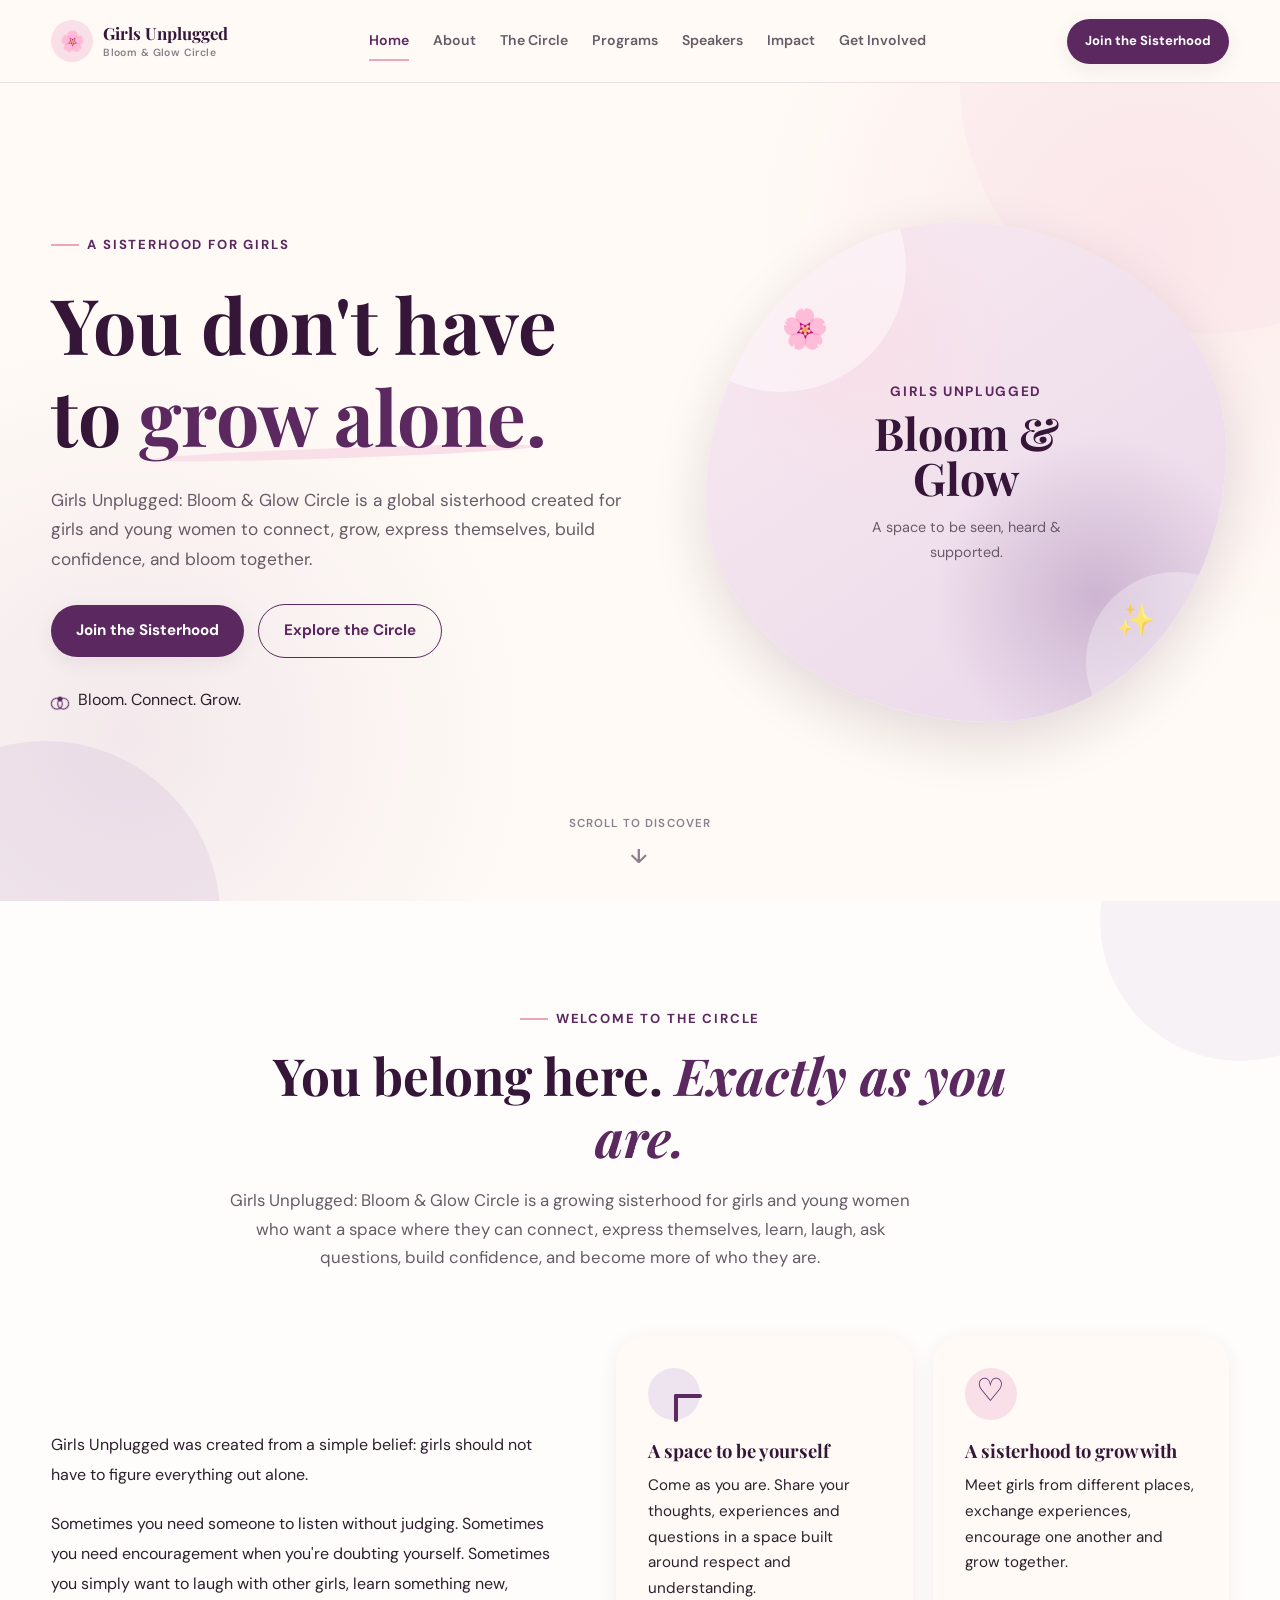
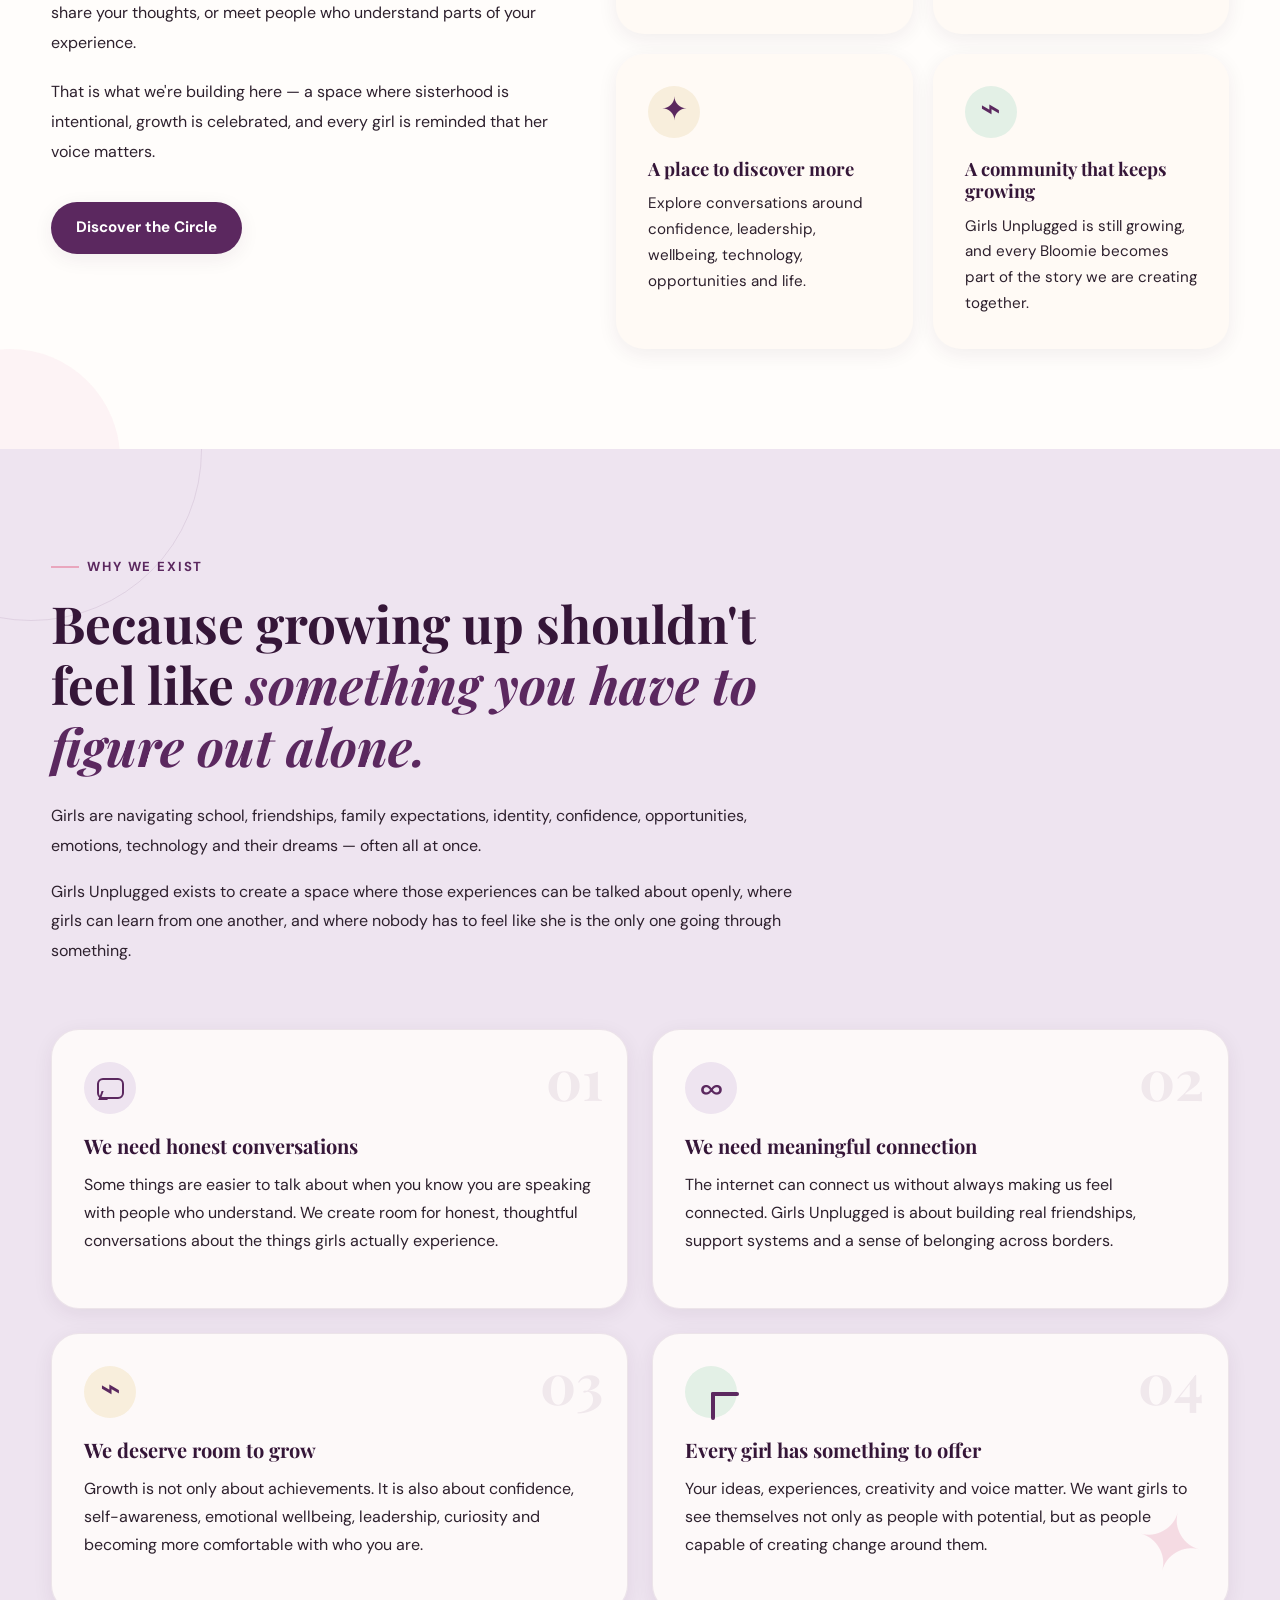
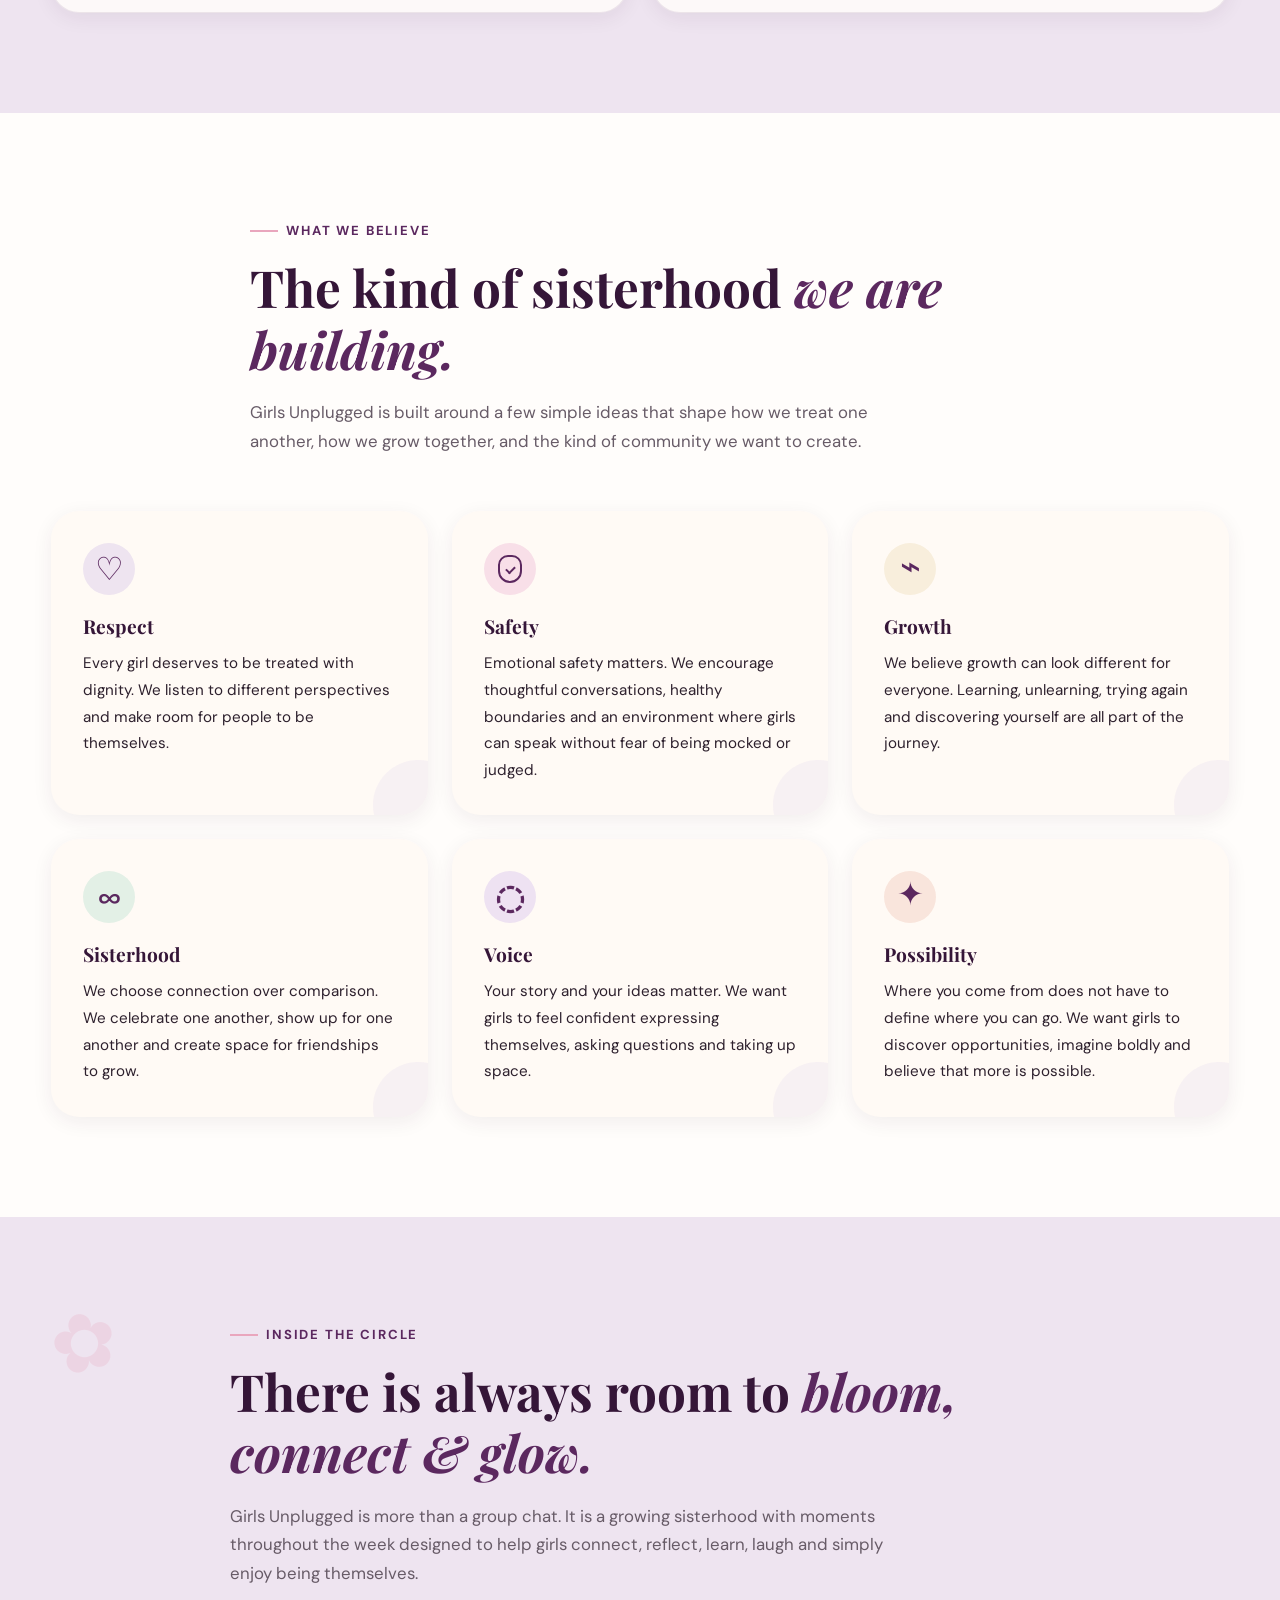
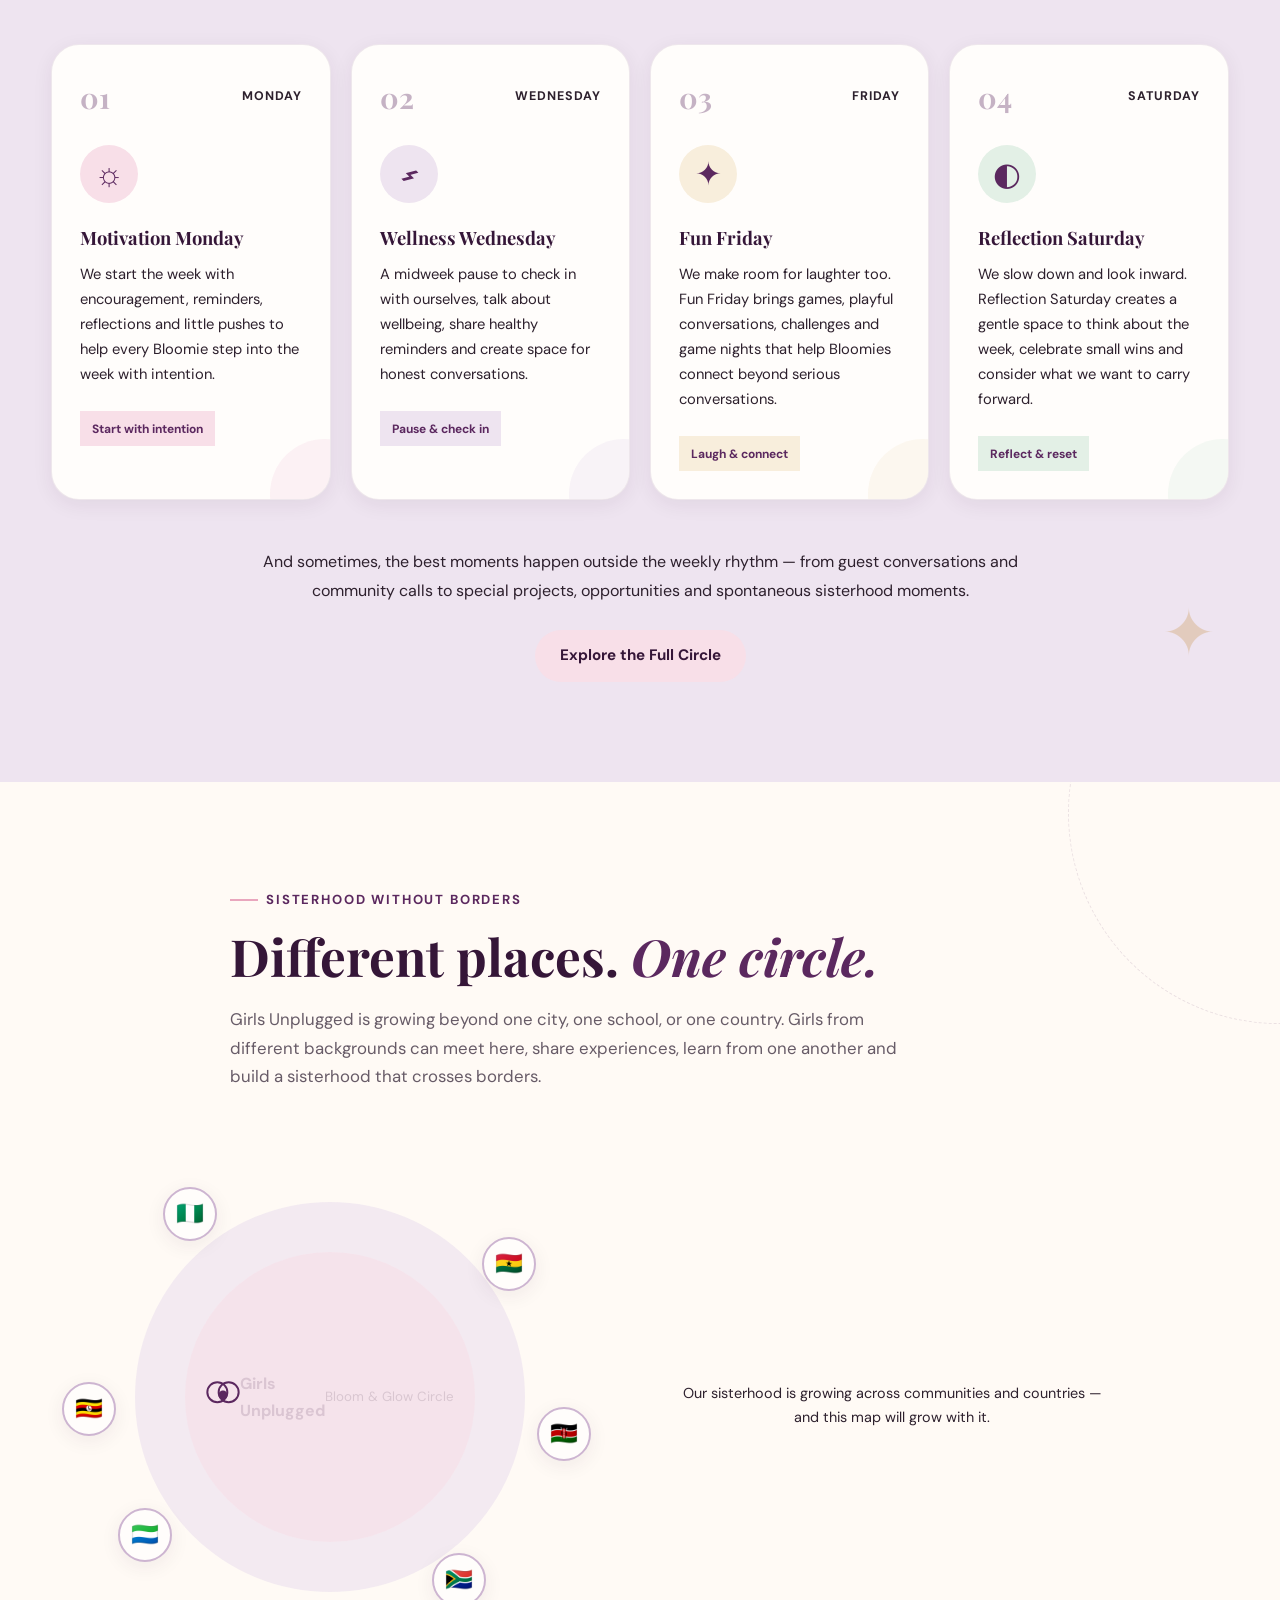
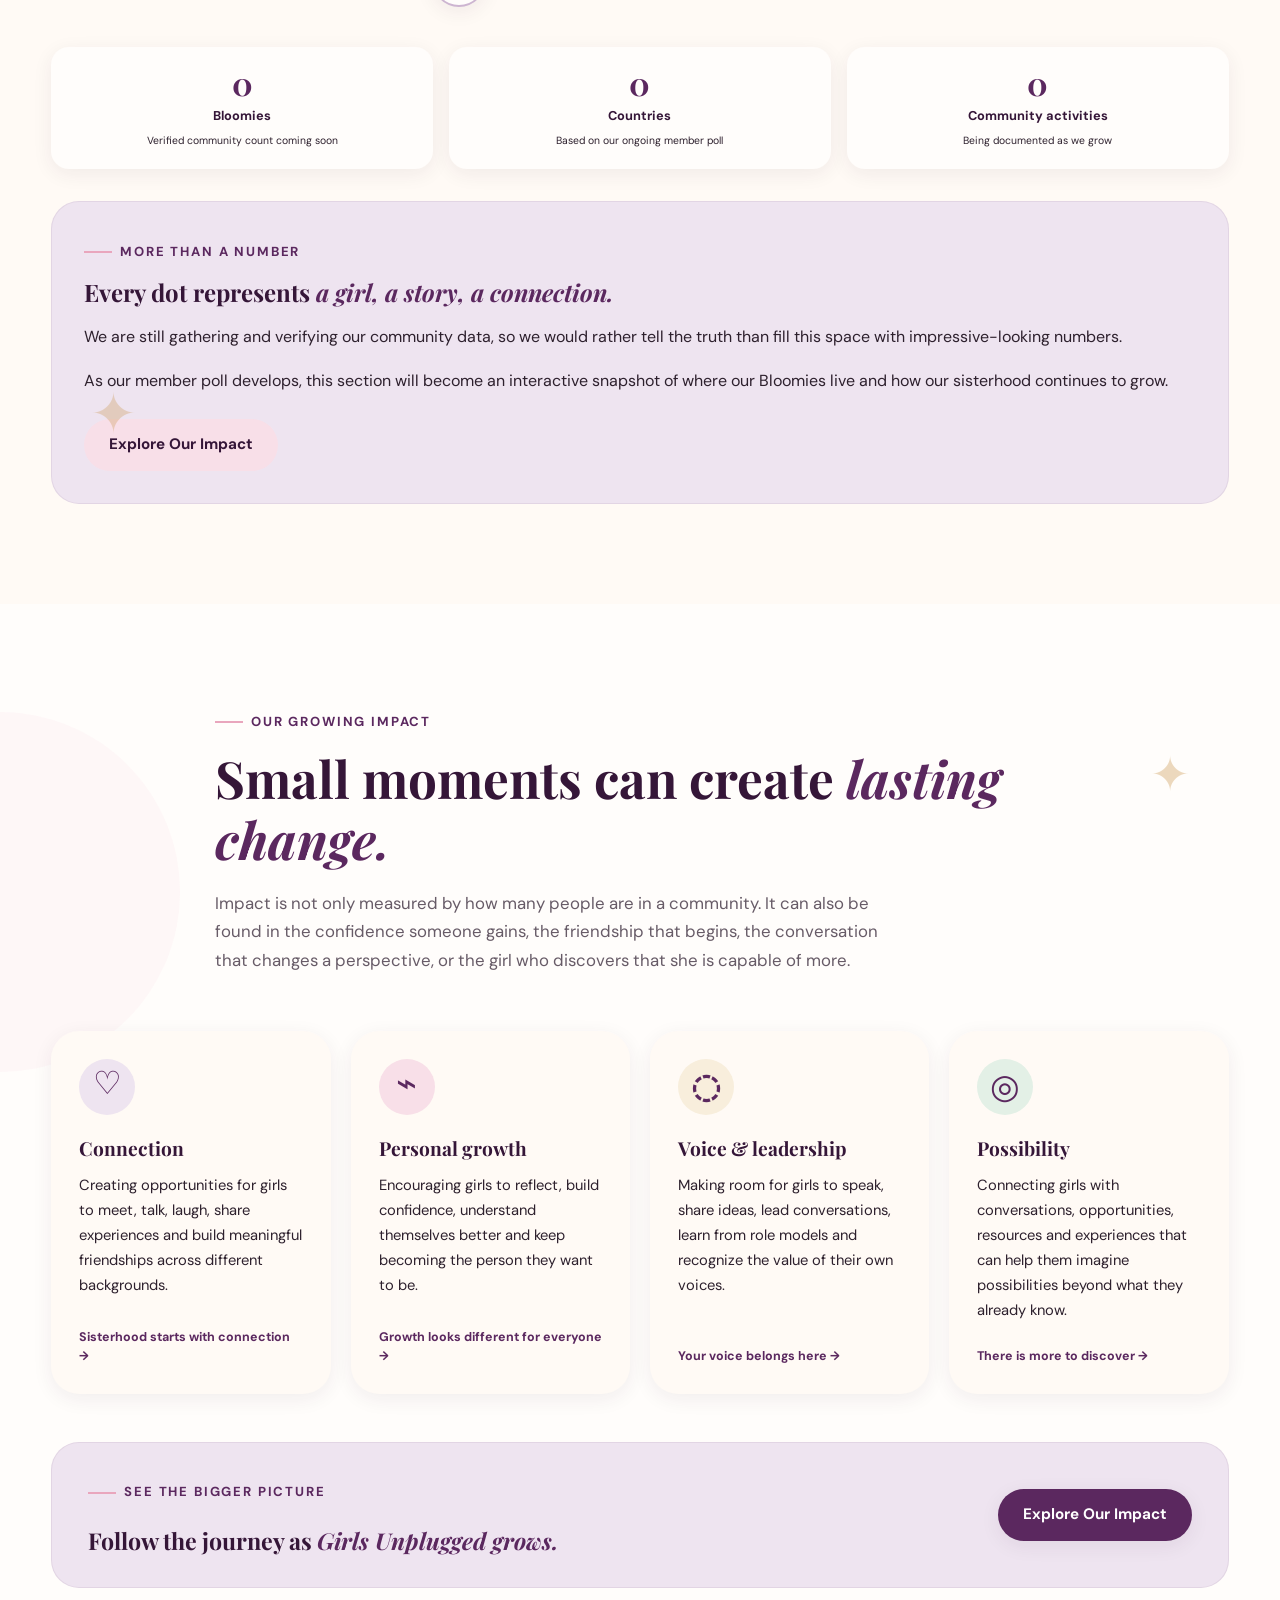
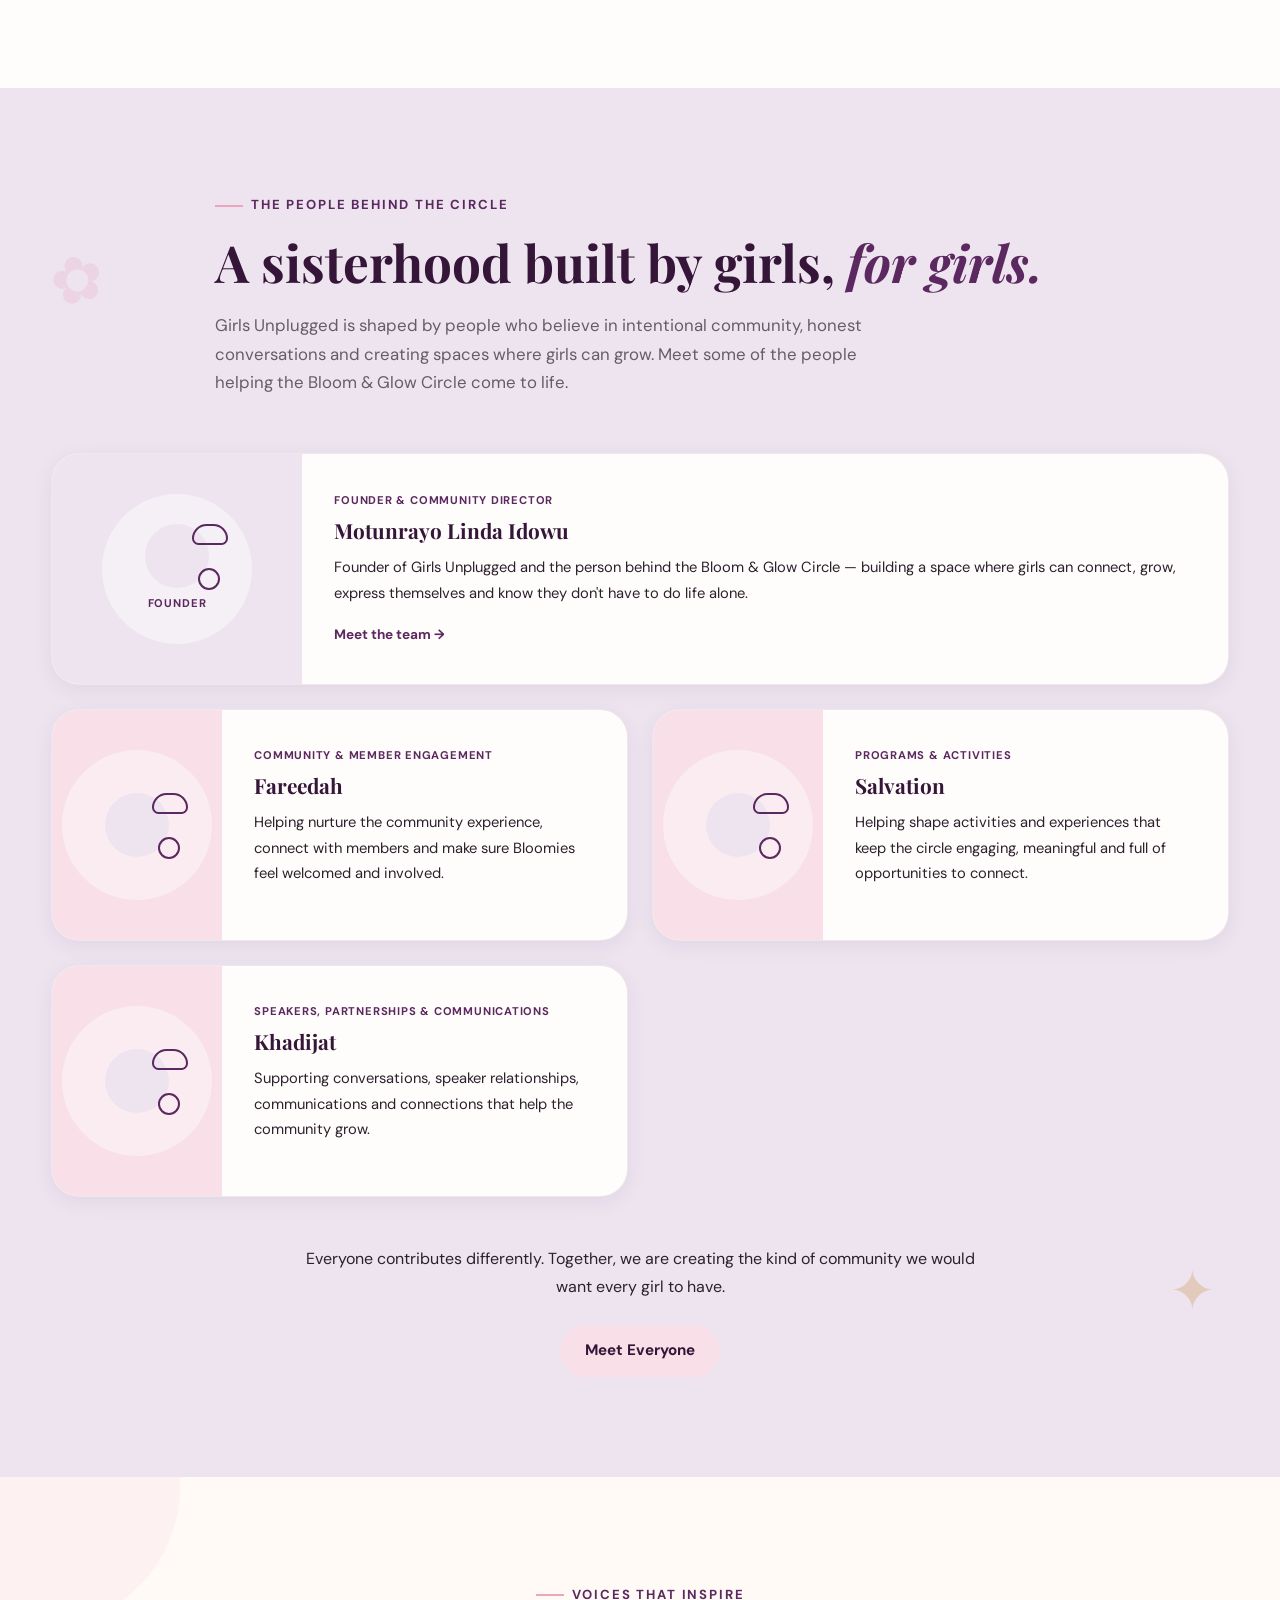
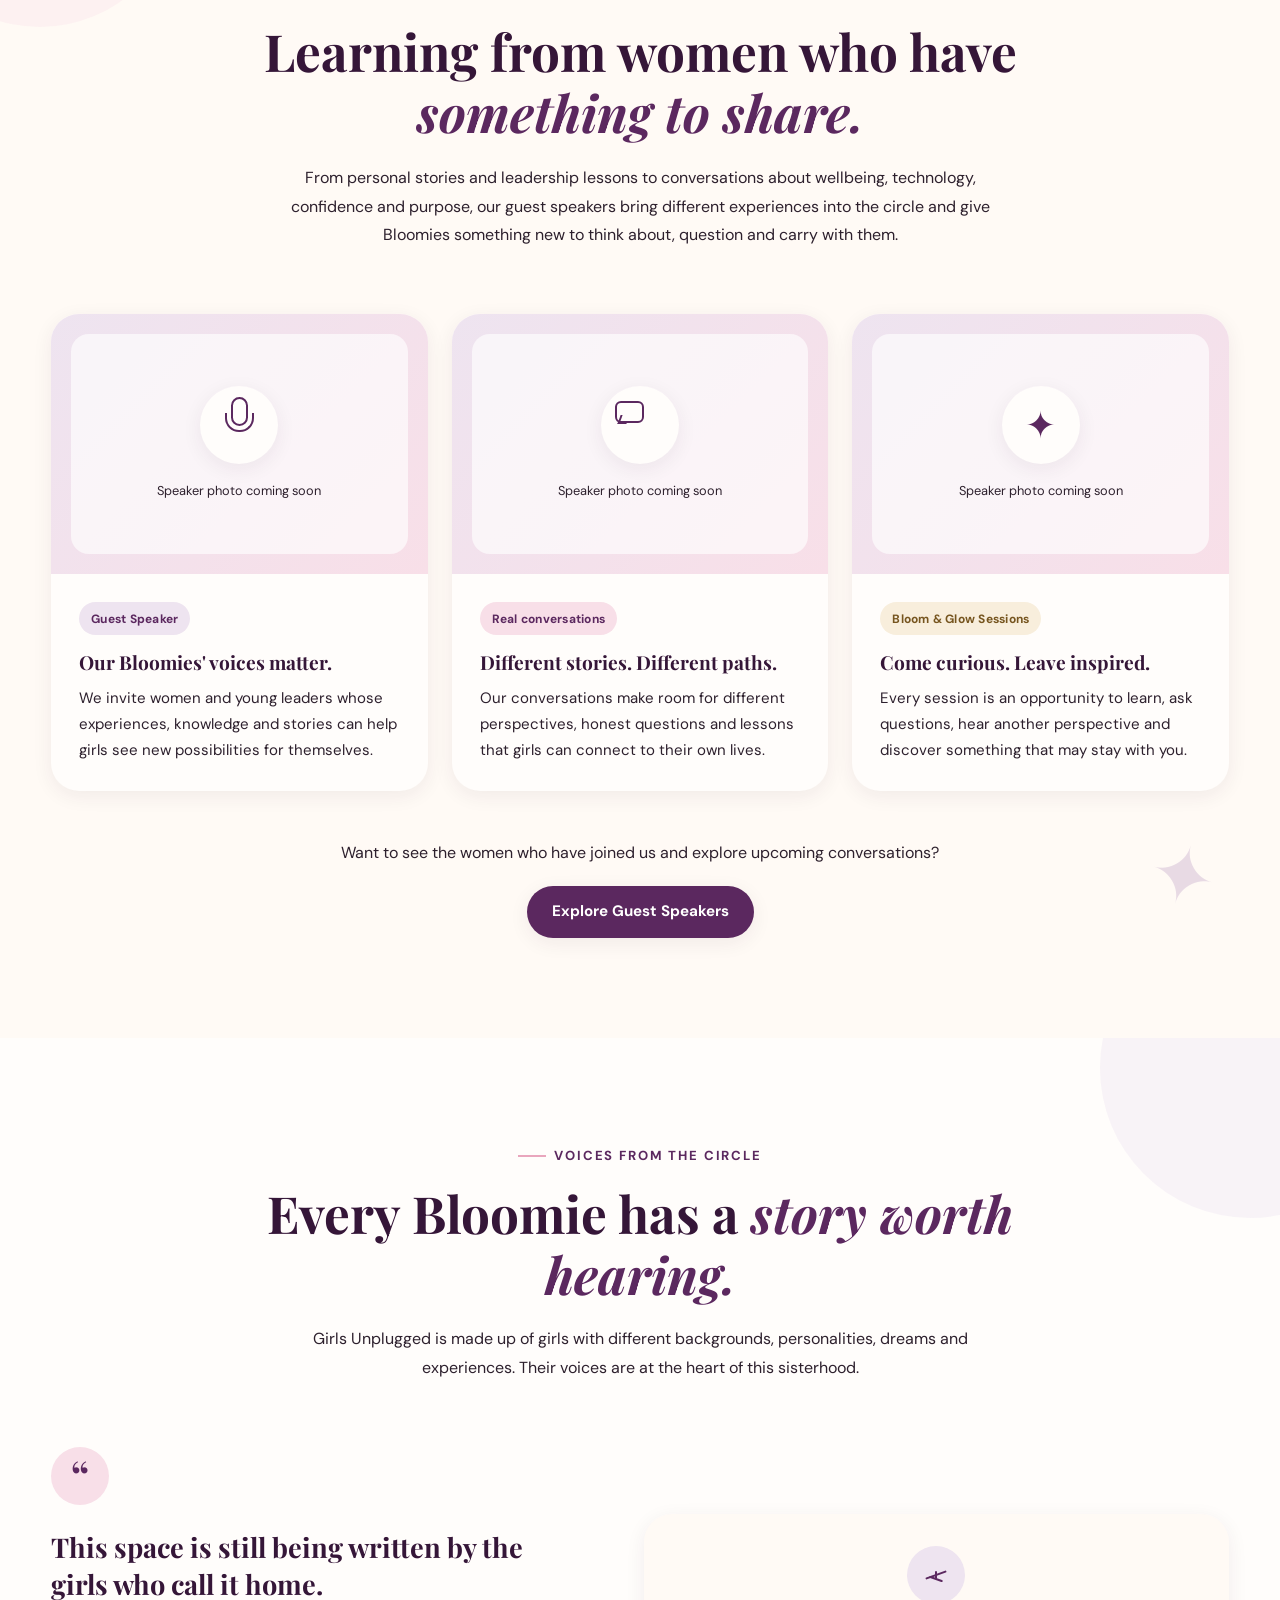
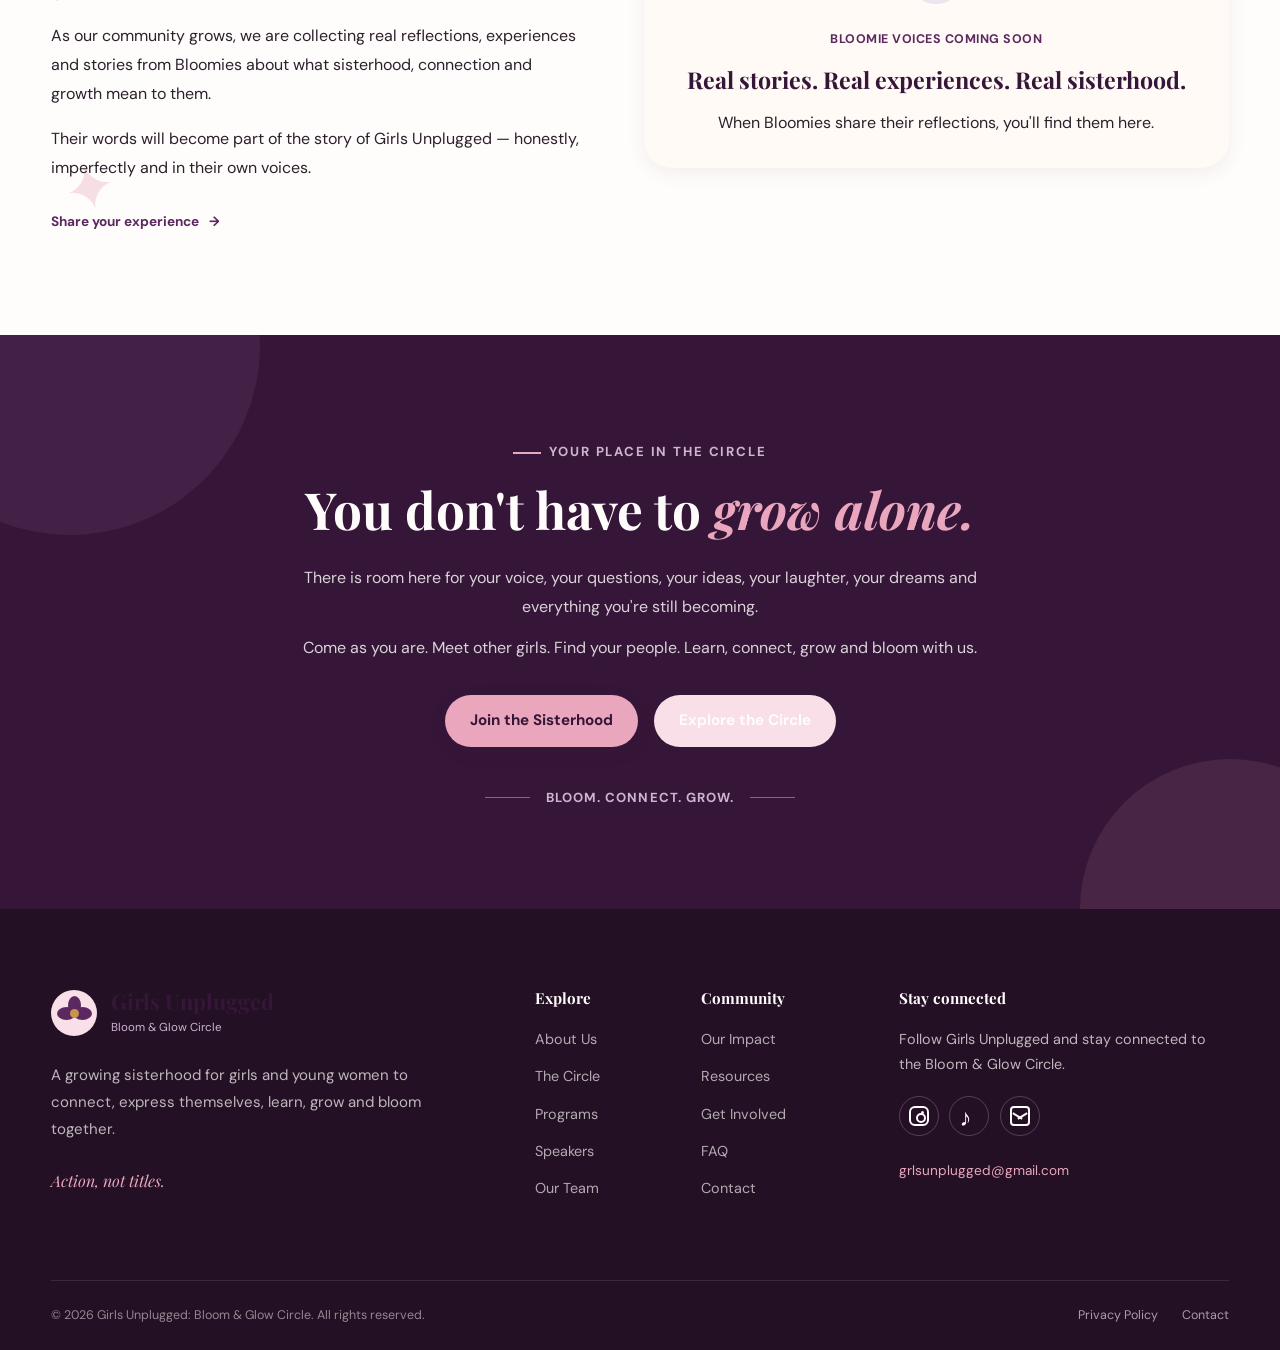
==== index.html @ a5f061a6 "Add files via upload" ====
<!DOCTYPE html>
<html lang="en">

<head>

  <meta charset="UTF-8">

  <meta
    name="viewport"
    content="width=device-width, initial-scale=1.0"
  >

  <meta
    name="description"
    content="Girls Unplugged: Bloom & Glow Circle is a global sisterhood created for girls and young women to connect, grow, express themselves, and bloom together."
  >

  <meta
    name="keywords"
    content="Girls Unplugged, Bloom and Glow Circle, girls empowerment, African girls, girls community, sisterhood, girls leadership"
  >

  <meta
    name="author"
    content="Girls Unplugged: Bloom & Glow Circle"
  >

  <meta name="theme-color" content="#5b285f">

  <title>
    Girls Unplugged | Bloom & Glow Circle
  </title>


  <!-- =====================================
       STYLESHEETS
  ====================================== -->

  <link
    rel="stylesheet"
    href="style.css"
  >

  <link
    rel="stylesheet"
    href="responsive.css"
  >

  <link
    rel="stylesheet"
    href="animations.css"
  >

</head>


<body class="page-load">


  <!-- =====================================
       HEADER / NAVIGATION
  ====================================== -->

  <header class="site-header">

    <div class="container nav-container">


      <!-- LOGO -->

      <a
        href="index.html"
        class="site-logo"
        aria-label="Girls Unplugged home"
      >

        <span class="logo-mark">🌸</span>

        <span class="logo-text">

          <strong>Girls Unplugged</strong>

          <small>
            Bloom & Glow Circle
          </small>

        </span>

      </a>


      <!-- DESKTOP NAVIGATION -->

      <nav
        class="nav-links"
        aria-label="Main navigation"
      >

        <a href="index.html">
          Home
        </a>

        <a href="about.html">
          About
        </a>

        <a href="circle.html">
          The Circle
        </a>

        <a href="programs.html">
          Programs
        </a>

        <a href="speakers.html">
          Speakers
        </a>

        <a href="impact.html">
          Impact
        </a>

        <a href="get-involved.html">
          Get Involved
        </a>

      </nav>


      <!-- DESKTOP CTA -->

      <a
        href="get-involved.html"
        class="btn btn-primary nav-cta"
      >
        Join the Sisterhood
      </a>


      <!-- MOBILE MENU BUTTON -->

      <button
        class="menu-toggle"
        type="button"
        aria-label="Open navigation menu"
        aria-expanded="false"
        aria-controls="mobile-menu"
      >

        <span></span>
        <span></span>
        <span></span>

      </button>

    </div>


    <!-- ===================================
         MOBILE NAVIGATION
    ==================================== -->

    <div
      class="mobile-menu"
      id="mobile-menu"
    >

      <nav
        aria-label="Mobile navigation"
      >

        <a href="index.html">
          Home
        </a>

        <a href="about.html">
          About
        </a>

        <a href="circle.html">
          The Circle
        </a>

        <a href="programs.html">
          Programs
        </a>

        <a href="speakers.html">
          Speakers
        </a>

        <a href="team.html">
          Our Team
        </a>

        <a href="impact.html">
          Our Impact
        </a>

        <a href="resources.html">
          Resources
        </a>

        <a href="get-involved.html">
          Get Involved
        </a>

        <a href="faq.html">
          FAQ
        </a>

        <a href="contact.html">
          Contact
        </a>

      </nav>

    </div>

  </header>


  <!-- =====================================
       MAIN CONTENT
  ====================================== -->

  <main>


    <!-- ===================================
         HERO SECTION
    ==================================== -->

    <section class="hero">

      <div class="container hero-content">


        <!-- HERO TEXT -->

        <div class="hero-text">

          <span class="section-label hero-title">
            A sisterhood for girls
          </span>


          <h1 class="hero-title">

            You don't have to
            <span class="hero-highlight">
              grow alone.
            </span>

          </h1>


          <p class="hero-description">

            Girls Unplugged: Bloom & Glow Circle is a
            global sisterhood created for girls and
            young women to connect, grow, express
            themselves, build confidence, and bloom
            together.

          </p>


          <div class="button-group hero-buttons">

            <a
              href="get-involved.html"
              class="btn btn-primary"
            >
              Join the Sisterhood
            </a>

            <a
              href="circle.html"
              class="btn btn-outline"
            >
              Explore the Circle
            </a>

          </div>


          <div class="hero-note">

            <div class="hero-note">
  <span class="hero-note-icon icon-flower" aria-hidden="true"></span>
  <span>Bloom. Connect. Grow.</span>
</div>

          </div>

        </div>


        <!-- HERO VISUAL -->

        <div class="hero-image reveal-right">

          <div class="hero-image-main">

            <!--
              We will add the real/illustrated
              Girls Unplugged visual here later.
            -->

            <div class="hero-placeholder">

              <span class="hero-flower">🌸</span>

              <span class="hero-flower flower-two">
                ✨
              </span>

              <div class="hero-placeholder-content">

                <span>
                  Girls Unplugged
                </span>

                <strong>
                  Bloom & Glow
                </strong>

                <small>
                  A space to be seen,
                  heard & supported.
                </small>

              </div>

            </div>

          </div>

        </div>

      </div>


      <!-- SCROLL INDICATOR -->

      <a
        href="#welcome"
        class="scroll-indicator"
        aria-label="Scroll to discover Girls Unplugged"
      >

        <span>
          Scroll to discover
        </span>

        <span class="scroll-arrow">
          ↓
        </span>

      </a>

    </section>


        <!-- WELCOME SECTION -->
    <section class="section welcome-section" id="welcome">
      <div class="container">

        <div class="section-heading reveal">
          <span class="section-label">Welcome to the circle</span>
          <h2>You belong here. <span>Exactly as you are.</span></h2>
          <p>
            Girls Unplugged: Bloom & Glow Circle is a growing sisterhood for
            girls and young women who want a space where they can connect,
            express themselves, learn, laugh, ask questions, build confidence,
            and become more of who they are.
          </p>
        </div>

        <div class="welcome-grid">

          <div class="welcome-text reveal-left">

            <p>
              Girls Unplugged was created from a simple belief: girls should
              not have to figure everything out alone.
            </p>

            <p>
              Sometimes you need someone to listen without judging. Sometimes
              you need encouragement when you're doubting yourself. Sometimes
              you simply want to laugh with other girls, learn something new,
              share your thoughts, or meet people who understand parts of your
              experience.
            </p>

            <p>
              That is what we're building here — a space where sisterhood is
              intentional, growth is celebrated, and every girl is reminded
              that her voice matters.
            </p>

            <a href="circle.html" class="btn btn-primary">
              Discover the Circle
            </a>

          </div>

          <div class="welcome-cards reveal-right">

            <article class="welcome-card">
              <div class="welcome-icon" aria-hidden="true">
  <span class="icon-spark"></span>
</div>
              <h3>A space to be yourself</h3>
              <p>
                Come as you are. Share your thoughts, experiences and
                questions in a space built around respect and understanding.
              </p>
            </article>

            <article class="welcome-card">
              <div class="welcome-icon" aria-hidden="true">
  <span class="icon-heart"></span>
</div>
              <h3>A sisterhood to grow with</h3>
              <p>
                Meet girls from different places, exchange experiences,
                encourage one another and grow together.
              </p>
            </article>

            <article class="welcome-card">
              <div class="welcome-icon" aria-hidden="true">
  <span class="icon-star"></span>
</div>
              <h3>A place to discover more</h3>
              <p>
                Explore conversations around confidence, leadership,
                wellbeing, technology, opportunities and life.
              </p>
            </article>

            <article class="welcome-card">
              <div class="welcome-icon" aria-hidden="true">
  <span class="icon-growth"></span>
</div>
              <h3>A community that keeps growing</h3>
              <p>
                Girls Unplugged is still growing, and every Bloomie becomes
                part of the story we are creating together.
              </p>
            </article>

          </div>

        </div>

      </div>
    </section>

    <!-- WHY WE EXIST SECTION -->
    <section class="section why-section" id="why-we-exist">
      <div class="container">

        <div class="why-intro reveal">
          <span class="section-label">Why we exist</span>

          <h2>
            Because growing up shouldn't feel like
            <span>something you have to figure out alone.</span>
          </h2>

          <p>
            Girls are navigating school, friendships, family expectations,
            identity, confidence, opportunities, emotions, technology and
            their dreams — often all at once.
          </p>

          <p>
            Girls Unplugged exists to create a space where those experiences
            can be talked about openly, where girls can learn from one
            another, and where nobody has to feel like she is the only one
            going through something.
          </p>
        </div>

        <div class="why-grid">

          <article class="why-card reveal">
            <div class="why-number">01</div>
            <div class="why-icon" aria-hidden="true">
  <span class="icon-message"></span>
</div>
            <h3>We need honest conversations</h3>
            <p>
              Some things are easier to talk about when you know you are
              speaking with people who understand. We create room for honest,
              thoughtful conversations about the things girls actually
              experience.
            </p>
          </article>

          <article class="why-card reveal">
            <div class="why-number">02</div>
            <div class="why-icon" aria-hidden="true">
  <span class="icon-connection"></span>
</div>
            <h3>We need meaningful connection</h3>
            <p>
              The internet can connect us without always making us feel
              connected. Girls Unplugged is about building real friendships,
              support systems and a sense of belonging across borders.
            </p>
          </article>

          <article class="why-card reveal">
            <div class="why-number">03</div>
            <div class="why-icon" aria-hidden="true">
  <span class="icon-growth"></span>
</div>
            <h3>We deserve room to grow</h3>
            <p>
              Growth is not only about achievements. It is also about
              confidence, self-awareness, emotional wellbeing, leadership,
              curiosity and becoming more comfortable with who you are.
            </p>
          </article>

          <article class="why-card reveal">
            <div class="why-number">04</div>
           <div class="why-icon" aria-hidden="true">
  <span class="icon-spark"></span>
</div>
            <h3>Every girl has something to offer</h3>
            <p>
              Your ideas, experiences, creativity and voice matter. We want
              girls to see themselves not only as people with potential, but
              as people capable of creating change around them.
            </p>
          </article>

        </div>

      </div>
    </section>

    <!-- WHAT WE BELIEVE SECTION -->
    <section class="section values-section" id="what-we-believe">
      <div class="container">

        <div class="section-heading values-heading reveal">
          <span class="section-label">What we believe</span>

          <h2>
            The kind of sisterhood
            <span>we are building.</span>
          </h2>

          <p>
            Girls Unplugged is built around a few simple ideas that shape
            how we treat one another, how we grow together, and the kind of
            community we want to create.
          </p>
        </div>

        <div class="values-grid">

          <article class="value-card reveal">
           <div class="value-icon" aria-hidden="true">
  <span class="icon-respect"></span>
</div>
            <h3>Respect</h3>
            <p>
              Every girl deserves to be treated with dignity. We listen to
              different perspectives and make room for people to be
              themselves.
            </p>
          </article>

          <article class="value-card reveal">
            <div class="value-icon" aria-hidden="true">
  <span class="icon-safety"></span>
</div>
            <h3>Safety</h3>
            <p>
              Emotional safety matters. We encourage thoughtful conversations,
              healthy boundaries and an environment where girls can speak
              without fear of being mocked or judged.
            </p>
          </article>

          <article class="value-card reveal">
           <div class="value-icon" aria-hidden="true">
  <span class="icon-growth"></span>
</div>
            <h3>Growth</h3>
            <p>
              We believe growth can look different for everyone. Learning,
              unlearning, trying again and discovering yourself are all part
              of the journey.
            </p>
          </article>

          <article class="value-card reveal">
            <div class="value-icon" aria-hidden="true">
  <span class="icon-connection"></span>
</div>
            <h3>Sisterhood</h3>
            <p>
              We choose connection over comparison. We celebrate one another,
              show up for one another and create space for friendships to grow.
            </p>
          </article>

          <article class="value-card reveal">
            <div class="value-icon" aria-hidden="true">
  <span class="icon-voice"></span>
</div>
            <h3>Voice</h3>
            <p>
              Your story and your ideas matter. We want girls to feel
              confident expressing themselves, asking questions and taking up
              space.
            </p>
          </article>

          <article class="value-card reveal">
            <div class="value-icon" aria-hidden="true">
  <span class="icon-star"></span>
</div>
            <h3>Possibility</h3>
            <p>
              Where you come from does not have to define where you can go.
              We want girls to discover opportunities, imagine boldly and
              believe that more is possible.
            </p>
          </article>

        </div>

      </div>
    </section>

    <!-- BLOOM & GLOW CIRCLE SECTION -->
    <section class="section circle-preview-section" id="bloom-glow">
      <div class="container">

        <div class="section-heading circle-preview-heading reveal">
          <span class="section-label">Inside the circle</span>

          <h2>
            There is always room to
            <span>bloom, connect & glow.</span>
          </h2>

          <p>
            Girls Unplugged is more than a group chat. It is a growing
            sisterhood with moments throughout the week designed to help
            girls connect, reflect, learn, laugh and simply enjoy being
            themselves.
          </p>
        </div>

        <div class="circle-week">

          <article class="circle-day circle-day-monday reveal">
            <div class="circle-day-top">
              <span class="circle-day-number">01</span>
              <span class="circle-day-label">Monday</span>
            </div>

            <div class="circle-day-icon" aria-hidden="true">
  <span class="icon-sun"></span>
</div>

            <h3>Motivation Monday</h3>

            <p>
              We start the week with encouragement, reminders, reflections
              and little pushes to help every Bloomie step into the week with
              intention.
            </p>

            <span class="circle-tag">Start with intention</span>
          </article>

          <article class="circle-day circle-day-wednesday reveal">
            <div class="circle-day-top">
              <span class="circle-day-number">02</span>
              <span class="circle-day-label">Wednesday</span>
            </div>

            <div class="circle-day-icon" aria-hidden="true">
  <span class="icon-leaf"></span>
</div>

            <h3>Wellness Wednesday</h3>

            <p>
              A midweek pause to check in with ourselves, talk about
              wellbeing, share healthy reminders and create space for honest
              conversations.
            </p>

            <span class="circle-tag">Pause & check in</span>
          </article>

          <article class="circle-day circle-day-friday reveal">
            <div class="circle-day-top">
              <span class="circle-day-number">03</span>
              <span class="circle-day-label">Friday</span>
            </div>

            <div class="circle-day-icon" aria-hidden="true">
  <span class="icon-fun"></span>
</div>

            <h3>Fun Friday</h3>

            <p>
              We make room for laughter too. Fun Friday brings games, playful
              conversations, challenges and game nights that help Bloomies
              connect beyond serious conversations.
            </p>

            <span class="circle-tag">Laugh & connect</span>
          </article>

          <article class="circle-day circle-day-saturday reveal">
            <div class="circle-day-top">
              <span class="circle-day-number">04</span>
              <span class="circle-day-label">Saturday</span>
            </div>

            <div class="circle-day-icon" aria-hidden="true">
  <span class="icon-moon"></span>
</div>

            <h3>Reflection Saturday</h3>

            <p>
              We slow down and look inward. Reflection Saturday creates a
              gentle space to think about the week, celebrate small wins and
              consider what we want to carry forward.
            </p>

            <span class="circle-tag">Reflect & reset</span>
          </article>

        </div>

        <div class="circle-preview-footer reveal">
          <p>
            And sometimes, the best moments happen outside the weekly rhythm —
            from guest conversations and community calls to special projects,
            opportunities and spontaneous sisterhood moments.
          </p>

          <a href="circle.html" class="btn btn-secondary">
            Explore the Full Circle
          </a>
        </div>

      </div>
    </section>

    <!-- SISTERHOOD WITHOUT BORDERS SECTION -->
    <section class="section borders-section" id="sisterhood-without-borders">
      <div class="container">

        <div class="section-heading borders-heading reveal">
          <span class="section-label">Sisterhood without borders</span>

          <h2>
            Different places.
            <span>One circle.</span>
          </h2>

          <p>
            Girls Unplugged is growing beyond one city, one school, or one
            country. Girls from different backgrounds can meet here, share
            experiences, learn from one another and build a sisterhood that
            crosses borders.
          </p>
        </div>

        <div class="borders-layout">

          <div class="borders-story reveal-left">

            <div class="borders-visual">
              <div class="borders-glow borders-glow-one"></div>
              <div class="borders-glow borders-glow-two"></div>

              <div class="borders-flower" aria-hidden="true">
  <span class="icon-flower"></span>
</div>
                <strong>Girls<br>Unplugged</strong>
                <small>Bloom & Glow Circle</small>
              </div>

              <span class="border-dot border-dot-one">🇳🇬</span>
              <span class="border-dot border-dot-two">🇬🇭</span>
              <span class="border-dot border-dot-three">🇰🇪</span>
              <span class="border-dot border-dot-four">🇿🇦</span>
              <span class="border-dot border-dot-five">🇸🇱</span>
              <span class="border-dot border-dot-six">🇺🇬</span>
            </div>

            <p class="borders-caption">
              Our sisterhood is growing across communities and countries —
              and this map will grow with it.
            </p>

          </div>

          <div class="borders-content reveal-right">

            <div class="borders-stats">

              <div class="border-stat">
                <span class="stat-number" data-target="0">0</span>
                <span class="stat-label">Bloomies</span>
                <small>Verified community count coming soon</small>
              </div>

              <div class="border-stat">
                <span class="stat-number" data-target="0">0</span>
                <span class="stat-label">Countries</span>
                <small>Based on our ongoing member poll</small>
              </div>

              <div class="border-stat">
                <span class="stat-number" data-target="0">0</span>
                <span class="stat-label">Community activities</span>
                <small>Being documented as we grow</small>
              </div>

            </div>

            <div class="borders-message">
              <span class="section-label">More than a number</span>

              <h3>
                Every dot represents
                <span>a girl, a story, a connection.</span>
              </h3>

              <p>
                We are still gathering and verifying our community data, so
                we would rather tell the truth than fill this space with
                impressive-looking numbers.
              </p>

              <p>
                As our member poll develops, this section will become an
                interactive snapshot of where our Bloomies live and how our
                sisterhood continues to grow.
              </p>

              <a href="impact.html" class="btn btn-secondary">
                Explore Our Impact
              </a>
            </div>

          </div>

        </div>

      </div>
    </section>

    <!-- IMPACT PREVIEW SECTION -->
    <section class="section impact-preview-section" id="impact-preview">
      <div class="container">

        <div class="section-heading impact-preview-heading reveal">
          <span class="section-label">Our growing impact</span>

          <h2>
            Small moments can create
            <span>lasting change.</span>
          </h2>

          <p>
            Impact is not only measured by how many people are in a community.
            It can also be found in the confidence someone gains, the
            friendship that begins, the conversation that changes a
            perspective, or the girl who discovers that she is capable of
            more.
          </p>
        </div>

        <div class="impact-preview-grid">

          <article class="impact-preview-card reveal">
            <div class="impact-preview-icon" aria-hidden="true">
  <span class="icon-heart"></span>
</div>

            <h3>Connection</h3>

            <p>
              Creating opportunities for girls to meet, talk, laugh, share
              experiences and build meaningful friendships across different
              backgrounds.
            </p>

            <span class="impact-preview-link">
              Sisterhood starts with connection →
            </span>
          </article>

          <article class="impact-preview-card reveal">
            <div class="impact-preview-icon" aria-hidden="true">
  <span class="icon-growth"></span>
</div>
            <h3>Personal growth</h3>

            <p>
              Encouraging girls to reflect, build confidence, understand
              themselves better and keep becoming the person they want to be.
            </p>

            <span class="impact-preview-link">
              Growth looks different for everyone →
            </span>
          </article>

          <article class="impact-preview-card reveal">
            <div class="impact-preview-icon" aria-hidden="true">
  <span class="icon-voice"></span>
</div>
            <h3>Voice & leadership</h3>

            <p>
              Making room for girls to speak, share ideas, lead conversations,
              learn from role models and recognize the value of their own
              voices.
            </p>

            <span class="impact-preview-link">
              Your voice belongs here →
            </span>
          </article>

          <article class="impact-preview-card reveal">
            <div class="impact-preview-icon" aria-hidden="true">
  <span class="icon-globe"></span>
</div>
            <h3>Possibility</h3>

            <p>
              Connecting girls with conversations, opportunities, resources
              and experiences that can help them imagine possibilities beyond
              what they already know.
            </p>

            <span class="impact-preview-link">
              There is more to discover →
            </span>
          </article>

        </div>

        <div class="impact-preview-cta reveal">
          <div>
            <span class="section-label">See the bigger picture</span>

            <h3>
              Follow the journey as
              <span>Girls Unplugged grows.</span>
            </h3>
          </div>

          <a href="impact.html" class="btn btn-primary">
            Explore Our Impact
          </a>
        </div>

      </div>
    </section>

    <!-- TEAM PREVIEW SECTION -->
    <section class="section team-preview-section" id="team-preview">
      <div class="container">

        <div class="section-heading team-preview-heading reveal">
          <span class="section-label">The people behind the circle</span>

          <h2>
            A sisterhood built by girls,
            <span>for girls.</span>
          </h2>

          <p>
            Girls Unplugged is shaped by people who believe in intentional
            community, honest conversations and creating spaces where girls
            can grow. Meet some of the people helping the Bloom & Glow Circle
            come to life.
          </p>
        </div>

        <div class="team-preview-grid">

          <article class="team-preview-card team-founder-card reveal">
            <div class="team-preview-image team-founder-image">
              <span class="team-placeholder-icon" aria-hidden="true">
  <span class="icon-person"></span>
</span>
              <small>Founder</small>
            </div>

            <div class="team-preview-content">
              <span class="team-role">Founder & Community Director</span>

              <h3>Motunrayo Linda Idowu</h3>

              <p>
                Founder of Girls Unplugged and the person behind the Bloom &
                Glow Circle — building a space where girls can connect, grow,
                express themselves and know they don't have to do life alone.
              </p>

              <a href="team.html" class="text-link">
                Meet the team →
              </a>
            </div>
          </article>

          <article class="team-preview-card reveal">
            <div class="team-preview-image">
              <span class="team-placeholder-icon" aria-hidden="true">
  <span class="icon-person"></span>
</span>
            </div>

            <div class="team-preview-content">
              <span class="team-role">Community & Member Engagement</span>

              <h3>Fareedah</h3>

              <p>
                Helping nurture the community experience, connect with
                members and make sure Bloomies feel welcomed and involved.
              </p>
            </div>
          </article>

          <article class="team-preview-card reveal">
            <div class="team-preview-image">
              <span class="team-placeholder-icon" aria-hidden="true">
  <span class="icon-person"></span>
</span>
            </div>

            <div class="team-preview-content">
              <span class="team-role">Programs & Activities</span>

              <h3>Salvation</h3>

              <p>
                Helping shape activities and experiences that keep the circle
                engaging, meaningful and full of opportunities to connect.
              </p>
            </div>
          </article>

          <article class="team-preview-card reveal">
            <div class="team-preview-image">
              <span class="team-placeholder-icon" aria-hidden="true">
  <span class="icon-person"></span>
</span>
            </div>

            <div class="team-preview-content">
              <span class="team-role">Speakers, Partnerships & Communications</span>

              <h3>Khadijat</h3>

              <p>
                Supporting conversations, speaker relationships,
                communications and connections that help the community grow.
              </p>
            </div>
          </article>

        </div>

        <div class="team-preview-footer reveal">
          <p>
            Everyone contributes differently. Together, we are creating the
            kind of community we would want every girl to have.
          </p>

          <a href="team.html" class="btn btn-secondary">
            Meet Everyone
          </a>
        </div>

      </div>
    </section>

<!-- Guest Speakers Preview -->
<section class="section speakers-preview-section" id="speakers-preview">
  <div class="container">

    <div class="speakers-preview-heading reveal">
      <span class="section-label">Voices that inspire</span>

      <h2>
        Learning from women who have
        <span>something to share.</span>
      </h2>

      <p>
        From personal stories and leadership lessons to conversations about
        wellbeing, technology, confidence and purpose, our guest speakers
        bring different experiences into the circle and give Bloomies
        something new to think about, question and carry with them.
      </p>
    </div>

    <div class="speakers-preview-grid">

      <!-- Speaker Card 1 -->
      <article class="speaker-preview-card reveal">
        <div class="speaker-preview-image">
          <div class="speaker-preview-placeholder">
           <span class="speaker-placeholder-icon icon-microphone" aria-hidden="true"></span>
            <small>Speaker photo coming soon</small>
          </div>
        </div>

        <div class="speaker-preview-content">
          <span class="speaker-preview-tag">Guest Speaker</span>

          <h3>Our Bloomies' voices matter.</h3>

          <p>
            We invite women and young leaders whose experiences, knowledge
            and stories can help girls see new possibilities for themselves.
          </p>
        </div>
      </article>

      <!-- Speaker Card 2 -->
      <article class="speaker-preview-card reveal">
        <div class="speaker-preview-image">
          <div class="speaker-preview-placeholder">
            <span class="speaker-placeholder-icon icon-conversation" aria-hidden="true"></span>
            <small>Speaker photo coming soon</small>
          </div>
        </div>

        <div class="speaker-preview-content">
          <span class="speaker-preview-tag">Real conversations</span>

          <h3>Different stories. Different paths.</h3>

          <p>
            Our conversations make room for different perspectives, honest
            questions and lessons that girls can connect to their own lives.
          </p>
        </div>
      </article>

      <!-- Speaker Card 3 -->
      <article class="speaker-preview-card reveal">
        <div class="speaker-preview-image">
          <div class="speaker-preview-placeholder">
            <span class="speaker-placeholder-icon icon-sparkle" aria-hidden="true"></span>
            <small>Speaker photo coming soon</small>
          </div>
        </div>

        <div class="speaker-preview-content">
          <span class="speaker-preview-tag">Bloom & Glow Sessions</span>

          <h3>Come curious. Leave inspired.</h3>

          <p>
            Every session is an opportunity to learn, ask questions, hear
            another perspective and discover something that may stay with you.
          </p>
        </div>
      </article>

    </div>

    <div class="speakers-preview-footer reveal">
      <p>
        Want to see the women who have joined us and explore upcoming
        conversations?
      </p>

      <a href="speakers.html" class="btn btn-primary">
        Explore Guest Speakers
      </a>
    </div>

  </div>
</section>

<!-- Voices From the Circle -->
<section class="section voices-section" id="voices">
  <div class="container">

    <div class="voices-heading reveal">
      <span class="section-label">Voices from the circle</span>

      <h2>
        Every Bloomie has a
        <span>story worth hearing.</span>
      </h2>

      <p>
        Girls Unplugged is made up of girls with different backgrounds,
        personalities, dreams and experiences. Their voices are at the
        heart of this sisterhood.
      </p>
    </div>

    <div class="voices-content">

      <div class="voices-message reveal-left">

        <div class="voices-quote-mark" aria-hidden="true">“</div>

        <h3>
          This space is still being written by the girls who call it home.
        </h3>

        <p>
          As our community grows, we are collecting real reflections,
          experiences and stories from Bloomies about what sisterhood,
          connection and growth mean to them.
        </p>

        <p>
          Their words will become part of the story of Girls Unplugged —
          honestly, imperfectly and in their own voices.
        </p>

        <a href="contact.html" class="text-link">
          Share your experience
          <span aria-hidden="true">→</span>
        </a>

      </div>

      <div class="voices-placeholder reveal-right">

        <div class="voices-image">
          <img
            src=""
            alt="Bloomies connecting and sharing their experiences"
          >
        </div>

        <div class="voices-placeholder-card">

          <div class="voices-placeholder-icon" aria-hidden="true">
            <span class="icon-line"></span>
          </div>

          <span class="voices-placeholder-label">
            Bloomie voices coming soon
          </span>

          <h3>
            Real stories. Real experiences. Real sisterhood.
          </h3>

          <p>
            When Bloomies share their reflections, you'll find them here.
          </p>

        </div>

      </div>

    </div>

  </div>
</section>

<!-- Final Call to Action -->
<section class="section final-cta-section" id="join">
  <div class="container">

    <div class="final-cta-content reveal">

      <span class="section-label">Your place in the circle</span>

      <h2>
        You don't have to
        <span>grow alone.</span>
      </h2>

      <p>
        There is room here for your voice, your questions, your ideas,
        your laughter, your dreams and everything you're still becoming.
      </p>

      <p>
        Come as you are. Meet other girls. Find your people.
        Learn, connect, grow and bloom with us.
      </p>

      <div class="final-cta-buttons">
        <a href="get-involved.html" class="btn btn-primary">
          Join the Sisterhood
        </a>

        <a href="circle.html" class="btn btn-secondary">
          Explore the Circle
        </a>
      </div>

      <div class="final-cta-note">
        <span class="cta-line"></span>
        <span>Bloom. Connect. Grow.</span>
        <span class="cta-line"></span>
      </div>

    </div>

  </div>
</section>

<!-- Footer -->
<footer class="site-footer">
  <div class="container">

    <div class="footer-main">

      <div class="footer-brand">
        <a href="index.html" class="footer-logo">
          <span class="footer-logo-mark" aria-hidden="true">
            <span class="flower-petal"></span>
            <span class="flower-petal"></span>
            <span class="flower-petal"></span>
            <span class="flower-center"></span>
          </span>

          <span>
            <strong>Girls Unplugged</strong>
            <small>Bloom & Glow Circle</small>
          </span>
        </a>

        <p>
          A growing sisterhood for girls and young women to connect,
          express themselves, learn, grow and bloom together.
        </p>

        <p class="footer-motto">
          Action, not titles.
        </p>
      </div>

      <div class="footer-links">
        <div class="footer-column">
          <h3>Explore</h3>

          <a href="about.html">About Us</a>
          <a href="circle.html">The Circle</a>
          <a href="programs.html">Programs</a>
          <a href="speakers.html">Speakers</a>
          <a href="team.html">Our Team</a>
        </div>

        <div class="footer-column">
          <h3>Community</h3>

          <a href="impact.html">Our Impact</a>
          <a href="resources.html">Resources</a>
          <a href="get-involved.html">Get Involved</a>
          <a href="faq.html">FAQ</a>
          <a href="contact.html">Contact</a>
        </div>
      </div>

      <div class="footer-connect">
        <h3>Stay connected</h3>

        <p>
          Follow Girls Unplugged and stay connected to the Bloom & Glow
          Circle.
        </p>

        <div class="footer-socials">

          <a
            href="https://www.instagram.com/grls_unplugged"
            target="_blank"
            rel="noopener noreferrer"
            aria-label="Girls Unplugged on Instagram"
          >
            <span class="social-icon social-instagram" aria-hidden="true"></span>
          </a>

          <a
            href="https://www.tiktok.com/@grls.unplugged"
            target="_blank"
            rel="noopener noreferrer"
            aria-label="Girls Unplugged on TikTok"
          >
            <span class="social-icon social-tiktok" aria-hidden="true"></span>
          </a>

          <a
            href="mailto:grlsunplugged@gmail.com"
            aria-label="Email Girls Unplugged"
          >
            <span class="social-icon social-email" aria-hidden="true"></span>
          </a>

        </div>

        <a
          href="mailto:grlsunplugged@gmail.com"
          class="footer-email"
        >
          grlsunplugged@gmail.com
        </a>
      </div>

    </div>

    <div class="footer-bottom">

      <p>
        © <span data-current-year></span>
        Girls Unplugged: Bloom & Glow Circle. All rights reserved.
      </p>

      <div class="footer-bottom-links">
        <a href="privacy.html">Privacy Policy</a>
        <a href="contact.html">Contact</a>
      </div>

    </div>

  </div>
</footer>

  </main>


  <!-- =====================================
       JAVASCRIPT
  ====================================== -->

  <script src="script.js"></script>

  <script src="navigation.js"></script>

</body>

</html>
---- style.css ----
/* ========================================
   GIRLS UNPLUGGED
   BLOOM & GLOW CIRCLE
   Main Stylesheet
======================================== */

/* ---------- GOOGLE FONT ---------- */

@import url('https://fonts.googleapis.com/css2?family=DM+Sans:wght@400;500;600;700&family=Playfair+Display:wght@500;600;700&display=swap');


/* ---------- ROOT VARIABLES ---------- */

:root {
  /* Brand colors */
  --plum: #5b285f;
  --deep-plum: #351638;
  --purple: #7b4a80;
  --lavender: #cdb5d1;
  --soft-lavender: #eee4f0;

  --pink: #e9a6bd;
  --soft-pink: #f8dfe8;

  --cream: #fffaf5;
  --warm-white: #fffdfb;
  --gold: #c9954b;

  /* Text */
  --text-dark: #2d202d;
  --text-medium: #675b67;
  --text-light: #8b7f8b;
  --white: #ffffff;

  /* Backgrounds */
  --background: #fffaf5;
  --background-alt: #f7eef7;
  --background-purple: #f0e5f2;

  /* Borders & shadows */
  --border: rgba(91, 40, 95, 0.12);

  --shadow-sm:
    0 5px 20px rgba(53, 22, 56, 0.07);

  --shadow-md:
    0 12px 35px rgba(53, 22, 56, 0.10);

  --shadow-lg:
    0 20px 55px rgba(53, 22, 56, 0.14);

  /* Layout */
  --container: 1200px;
  --section-padding: 100px;

  /* Borders */
  --radius-sm: 10px;
  --radius-md: 18px;
  --radius-lg: 28px;
  --radius-xl: 40px;

  /* Transitions */
  --transition-fast: 0.2s ease;
  --transition: 0.35s ease;
  --transition-slow: 0.6s ease;
}


/* ---------- RESET ---------- */

* {
  margin: 0;
  padding: 0;
  box-sizing: border-box;
}

html {
  scroll-behavior: smooth;
}

body {
  font-family: 'DM Sans', sans-serif;
  background: var(--background);
  color: var(--text-dark);
  line-height: 1.7;
  overflow-x: hidden;
}

img {
  display: block;
  max-width: 100%;
  height: auto;
}

a {
  color: inherit;
  text-decoration: none;
}

button,
input,
textarea,
select {
  font: inherit;
}

button {
  border: none;
  cursor: pointer;
}

ul,
ol {
  list-style: none;
}


/* ---------- TYPOGRAPHY ---------- */

h1,
h2,
h3,
h4,
h5,
h6 {
  font-family: 'Playfair Display', serif;
  color: var(--deep-plum);
  line-height: 1.2;
}

h1 {
  font-size: clamp(2.7rem, 6vw, 5.5rem);
}

h2 {
  font-size: clamp(2.2rem, 4vw, 3.7rem);
}

h3 {
  font-size: clamp(1.5rem, 2.5vw, 2.2rem);
}

h4 {
  font-size: 1.35rem;
}

p {
  color: var(--text-medium);
}

strong {
  color: var(--deep-plum);
}


/* ---------- GLOBAL CONTAINER ---------- */

.container {
  width: min(92%, var(--container));
  margin-inline: auto;
}


/* ---------- SECTION ---------- */

.section {
  padding: var(--section-padding) 0;
}

.section-small {
  padding: 70px 0;
}

.section-heading {
  max-width: 760px;
  margin-bottom: 55px;
}

.section-heading.center {
  margin-inline: auto;
  text-align: center;
}

.section-label {
  display: inline-flex;
  align-items: center;
  gap: 8px;

  margin-bottom: 15px;

  color: var(--plum);
  font-size: 0.82rem;
  font-weight: 700;
  letter-spacing: 0.14em;
  text-transform: uppercase;
}

.section-label::before {
  content: "";
  width: 28px;
  height: 2px;
  background: var(--pink);
}

.section-heading h2 {
  margin-bottom: 18px;
}

.section-heading p {
  max-width: 680px;
  font-size: 1.05rem;
}


/* ---------- BACKGROUNDS ---------- */

.bg-cream {
  background: var(--cream);
}

.bg-light {
  background: var(--background-alt);
}

.bg-lavender {
  background: var(--background-purple);
}

.bg-plum {
  background: var(--deep-plum);
}

.bg-plum h1,
.bg-plum h2,
.bg-plum h3,
.bg-plum p {
  color: var(--white);
}


/* ---------- BUTTONS ---------- */

.btn {
  display: inline-flex;
  align-items: center;
  justify-content: center;
  gap: 10px;

  min-height: 52px;
  padding: 13px 25px;

  border-radius: 999px;

  font-size: 0.95rem;
  font-weight: 700;

  transition:
    transform var(--transition),
    box-shadow var(--transition),
    background var(--transition),
    color var(--transition);
}

.btn:hover {
  transform: translateY(-3px);
}

.btn-primary {
  background: var(--plum);
  color: var(--white);
  box-shadow: var(--shadow-sm);
}

.btn-primary:hover {
  background: var(--deep-plum);
  box-shadow: var(--shadow-md);
}

.btn-secondary {
  background: var(--soft-pink);
  color: var(--deep-plum);
}

.btn-secondary:hover {
  background: var(--pink);
}

.btn-outline {
  border: 1px solid var(--plum);
  color: var(--plum);
  background: transparent;
}

.btn-outline:hover {
  background: var(--plum);
  color: var(--white);
}

.btn-light {
  background: var(--white);
  color: var(--deep-plum);
}

.btn-light:hover {
  background: var(--soft-pink);
}


/* ---------- BUTTON GROUP ---------- */

.button-group {
  display: flex;
  flex-wrap: wrap;
  align-items: center;
  gap: 14px;
}


/* ---------- CARDS ---------- */

.card {
  background: var(--white);
  border: 1px solid var(--border);
  border-radius: var(--radius-lg);
  box-shadow: var(--shadow-sm);

  transition:
    transform var(--transition),
    box-shadow var(--transition);
}

.card:hover {
  transform: translateY(-7px);
  box-shadow: var(--shadow-lg);
}


/* ---------- GRID SYSTEM ---------- */

.grid {
  display: grid;
  gap: 25px;
}

.grid-2 {
  grid-template-columns: repeat(2, 1fr);
}

.grid-3 {
  grid-template-columns: repeat(3, 1fr);
}

.grid-4 {
  grid-template-columns: repeat(4, 1fr);
}


/* ---------- FLEX HELPERS ---------- */

.flex {
  display: flex;
}

.flex-between {
  display: flex;
  align-items: center;
  justify-content: space-between;
}

.flex-center {
  display: flex;
  align-items: center;
  justify-content: center;
}


/* ---------- IMAGE WRAPPER ---------- */

.image-wrapper {
  position: relative;
  overflow: hidden;
  border-radius: var(--radius-lg);
}

.image-wrapper img {
  width: 100%;
  height: 100%;
  object-fit: cover;

  transition: transform 0.7s ease;
}

.image-wrapper:hover img {
  transform: scale(1.04);
}


/* ---------- DECORATIVE SHAPES ---------- */

.blob {
  position: absolute;
  z-index: -1;

  width: 250px;
  height: 250px;

  border-radius: 58% 42% 63% 37% / 41% 54% 46% 59%;

  background: var(--soft-pink);
  opacity: 0.65;

  pointer-events: none;
}

.flower-decoration {
  position: absolute;
  pointer-events: none;
  user-select: none;
}


/* ---------- BADGES ---------- */

.badge {
  display: inline-flex;
  align-items: center;

  padding: 7px 13px;

  border-radius: 999px;

  background: var(--soft-lavender);
  color: var(--plum);

  font-size: 0.8rem;
  font-weight: 700;
}


/* ---------- STATISTICS ---------- */

.stats-grid {
  display: grid;
  grid-template-columns: repeat(4, 1fr);
  gap: 25px;
}

.stat-card {
  padding: 35px 25px;
  text-align: center;

  background: var(--white);
  border-radius: var(--radius-lg);
  border: 1px solid var(--border);
}

.stat-number {
  margin-bottom: 5px;

  color: var(--plum);

  font-family: 'Playfair Display', serif;
  font-size: clamp(2.5rem, 5vw, 4rem);
  font-weight: 700;
  line-height: 1;
}

.stat-label {
  color: var(--text-medium);
  font-size: 0.95rem;
}


/* ---------- FORMS ---------- */

.form-group {
  margin-bottom: 20px;
}

.form-group label {
  display: block;
  margin-bottom: 8px;

  color: var(--deep-plum);
  font-weight: 600;
}

.form-control {
  width: 100%;
  padding: 14px 17px;

  border: 1px solid var(--border);
  border-radius: var(--radius-sm);

  background: var(--white);
  color: var(--text-dark);

  outline: none;

  transition:
    border-color var(--transition),
    box-shadow var(--transition);
}

.form-control:focus {
  border-color: var(--plum);
  box-shadow: 0 0 0 4px rgba(91, 40, 95, 0.1);
}

textarea.form-control {
  min-height: 150px;
  resize: vertical;
}


/* ---------- ACCESSIBILITY ---------- */

:focus-visible {
  outline: 3px solid var(--gold);
  outline-offset: 4px;
}

::selection {
  background: var(--lavender);
  color: var(--deep-plum);
}


/* ---------- SCREEN READER ---------- */

.sr-only {
  position: absolute;

  width: 1px;
  height: 1px;

  padding: 0;
  margin: -1px;

  overflow: hidden;
  clip: rect(0, 0, 0, 0);

  white-space: nowrap;
  border: 0;
}


/* ---------- UTILITY ---------- */

.text-center {
  text-align: center;
}

.text-left {
  text-align: left;
}

.text-right {
  text-align: right;
}

.mt-1 {
  margin-top: 10px;
}

.mt-2 {
  margin-top: 20px;
}

.mt-3 {
  margin-top: 30px;
}

.mb-1 {
  margin-bottom: 10px;
}

.mb-2 {
  margin-bottom: 20px;
}

.mb-3 {
  margin-bottom: 30px;
}


/* ---------- RESPONSIVE BASE ---------- */

@media (max-width: 900px) {
  :root {
    --section-padding: 80px;
  }

  .grid-4 {
    grid-template-columns: repeat(2, 1fr);
  }

  .stats-grid {
    grid-template-columns: repeat(2, 1fr);
  }
}


@media (max-width: 650px) {
  :root {
    --section-padding: 65px;
  }

  .grid-2,
  .grid-3,
  .grid-4 {
    grid-template-columns: 1fr;
  }

  .stats-grid {
    grid-template-columns: 1fr 1fr;
    gap: 12px;
  }

  .stat-card {
    padding: 25px 15px;
  }

  .button-group {
    align-items: stretch;
    flex-direction: column;
  }

  .button-group .btn {
    width: 100%;
  }

  .section-heading {
    margin-bottom: 40px;
  }
}

/* ========================================
   SITE HEADER
======================================== */

.site-header {
  position: relative;
  z-index: 1000;

  background: rgba(255, 250, 245, 0.94);

  border-bottom: 1px solid var(--border);

  backdrop-filter: blur(16px);
  -webkit-backdrop-filter: blur(16px);
}


.nav-container {
  min-height: 82px;

  display: flex;
  align-items: center;
  justify-content: space-between;

  gap: 30px;
}


/* ========================================
   LOGO
======================================== */

.site-logo {
  display: inline-flex;
  align-items: center;

  gap: 10px;

  flex-shrink: 0;
}

.logo-mark {
  display: flex;
  align-items: center;
  justify-content: center;

  width: 42px;
  height: 42px;

  border-radius: 50%;

  background: var(--soft-pink);

  font-size: 1.25rem;
}

.logo-text {
  display: flex;
  flex-direction: column;

  line-height: 1.1;
}

.logo-text strong {
  color: var(--deep-plum);

  font-family: 'Playfair Display', serif;
  font-size: 1.05rem;
}

.logo-text small {
  margin-top: 4px;

  color: var(--text-light);

  font-size: 0.65rem;
  font-weight: 600;

  letter-spacing: 0.04em;
}


/* ========================================
   DESKTOP NAVIGATION
======================================== */

.nav-links {
  display: flex;
  align-items: center;

  gap: 24px;
}

.nav-links a {
  position: relative;

  padding: 8px 0;

  color: var(--text-medium);

  font-size: 0.88rem;
  font-weight: 600;

  transition:
    color var(--transition);
}

.nav-links a::after {
  content: "";

  position: absolute;

  left: 0;
  bottom: 0;

  width: 100%;
  height: 2px;

  background: var(--pink);

  transform: scaleX(0);
  transform-origin: right;

  transition:
    transform var(--transition);
}

.nav-links a:hover,
.nav-links a.active {
  color: var(--plum);
}

.nav-links a:hover::after,
.nav-links a.active::after {
  transform: scaleX(1);
  transform-origin: left;
}


.nav-cta {
  flex-shrink: 0;

  min-height: 45px;

  padding: 10px 18px;

  font-size: 0.82rem;
}


/* ========================================
   MOBILE MENU BUTTON
======================================== */

.menu-toggle {
  display: none;

  width: 44px;
  height: 44px;

  padding: 10px;

  border-radius: 50%;

  background: var(--soft-pink);

  flex-direction: column;
  align-items: center;
  justify-content: center;

  gap: 5px;
}

.menu-toggle span {
  display: block;

  width: 20px;
  height: 2px;

  border-radius: 5px;

  background: var(--deep-plum);

  transition:
    transform var(--transition),
    opacity var(--transition);
}


/* Hamburger → X */

.menu-toggle.active span:nth-child(1) {
  transform: translateY(7px) rotate(45deg);
}

.menu-toggle.active span:nth-child(2) {
  opacity: 0;
}

.menu-toggle.active span:nth-child(3) {
  transform: translateY(-7px) rotate(-45deg);
}


/* ========================================
   MOBILE NAVIGATION
======================================== */

.mobile-menu {
  display: none;

  position: absolute;

  top: 100%;
  left: 0;
  right: 0;

  padding: 18px 5% 25px;

  background: rgba(255, 250, 245, 0.98);

  border-bottom: 1px solid var(--border);

  box-shadow: var(--shadow-lg);

  z-index: 999;
}

.mobile-menu nav {
  display: flex;
  flex-direction: column;

  gap: 5px;
}

.mobile-menu a {
  display: block;

  padding: 13px 15px;

  border-radius: 12px;

  color: var(--text-medium);

  font-weight: 600;

  transition:
    background var(--transition),
    color var(--transition),
    transform var(--transition);
}

.mobile-menu a:hover,
.mobile-menu a.active {
  background: var(--soft-pink);
  color: var(--deep-plum);

  transform: translateX(4px);
}


/* ========================================
   PREVENT BODY SCROLL WHEN MENU IS OPEN
======================================== */

body.menu-open {
  overflow: hidden;
}


/* ========================================
   HERO
======================================== */

.hero {
  position: relative;

  min-height: calc(100vh - 82px);

  display: flex;
  align-items: center;

  padding: 90px 0 130px;

  overflow: hidden;

  background:
    radial-gradient(
      circle at 90% 20%,
      rgba(233, 166, 189, 0.20),
      transparent 30%
    ),
    radial-gradient(
      circle at 10% 80%,
      rgba(205, 181, 209, 0.25),
      transparent 30%
    ),
    var(--cream);
}


.hero::before {
  content: "";

  position: absolute;

  width: 500px;
  height: 500px;

  top: -250px;
  right: -180px;

  border-radius: 50%;

  background: var(--soft-pink);

  opacity: 0.35;

  pointer-events: none;
}


.hero::after {
  content: "";

  position: absolute;

  width: 350px;
  height: 350px;

  bottom: -190px;
  left: -130px;

  border-radius: 50%;

  background: var(--lavender);

  opacity: 0.25;

  pointer-events: none;
}


/* ========================================
   HERO CONTENT
======================================== */

.hero-content {
  position: relative;
  z-index: 2;

  display: grid;

  grid-template-columns:
    minmax(0, 1.05fr)
    minmax(0, 0.95fr);

  align-items: center;

  gap: 70px;
}


/* ========================================
   HERO TEXT
======================================== */

.hero-text {
  max-width: 680px;
}

.hero-text .section-label {
  margin-bottom: 20px;
}


.hero-text h1 {
  margin-bottom: 25px;

  max-width: 720px;
}


.hero-highlight {
  position: relative;

  display: inline-block;

  color: var(--plum);
}


.hero-highlight::after {
  content: "";

  position: absolute;

  left: 3%;
  bottom: 3px;

  width: 94%;
  height: 10px;

  border-radius: 50%;

  background: var(--soft-pink);

  z-index: -1;

  transform: rotate(-2deg);
}


.hero-description {
  max-width: 600px;

  margin-bottom: 30px;

  font-size: 1.08rem;
}


.hero-buttons {
  margin-bottom: 28px;
}


.hero-note {
  display: flex;
  align-items: center;

  gap: 9px;
}

.hero-note span {
  font-size: 1rem;
}

.hero-note p {
  color: var(--text-light);

  font-size: 0.85rem;
  font-weight: 600;
}


/* ========================================
   HERO VISUAL
======================================== */

.hero-image {
  position: relative;

  min-height: 520px;

  display: flex;
  align-items: center;
  justify-content: center;
}


.hero-image-main {
  position: relative;

  width: min(100%, 520px);
}


.hero-placeholder {
  position: relative;

  min-height: 500px;

  display: flex;
  align-items: center;
  justify-content: center;

  overflow: hidden;

  border-radius:
    48% 52% 45% 55%
    / 55% 45% 55% 45%;

  background:
    radial-gradient(
      circle at 30% 25%,
      var(--soft-pink),
      transparent 28%
    ),
    radial-gradient(
      circle at 75% 75%,
      var(--lavender),
      transparent 30%
    ),
    linear-gradient(
      145deg,
      #f9e9ef,
      #e9d9eb
    );

  box-shadow: var(--shadow-lg);
}


.hero-placeholder::before {
  content: "";

  position: absolute;

  width: 250px;
  height: 250px;

  top: -80px;
  left: -50px;

  border-radius: 50%;

  background: rgba(255, 255, 255, 0.45);
}


.hero-placeholder::after {
  content: "";

  position: absolute;

  width: 180px;
  height: 180px;

  right: -40px;
  bottom: -30px;

  border-radius: 50%;

  background: rgba(255, 255, 255, 0.3);
}


.hero-placeholder-content {
  position: relative;
  z-index: 2;

  max-width: 270px;

  padding: 35px;

  text-align: center;
}


.hero-placeholder-content span {
  display: block;

  margin-bottom: 8px;

  color: var(--plum);

  font-size: 0.85rem;
  font-weight: 700;

  letter-spacing: 0.12em;
  text-transform: uppercase;
}


.hero-placeholder-content strong {
  display: block;

  margin-bottom: 15px;

  color: var(--deep-plum);

  font-family: 'Playfair Display', serif;

  font-size: 2.8rem;

  line-height: 1;
}


.hero-placeholder-content small {
  display: block;

  color: var(--text-medium);

  font-size: 0.9rem;
}


.hero-flower {
  position: absolute;

  top: 75px;
  left: 75px;

  font-size: 2.4rem;

  animation: floating 5s ease-in-out infinite;
}


.flower-two {
  top: auto;
  left: auto;

  right: 70px;
  bottom: 75px;

  font-size: 2rem;

  animation-delay: 1s;
}


/* ========================================
   SCROLL INDICATOR
======================================== */

.scroll-indicator {
  position: absolute;

  z-index: 3;

  bottom: 28px;
  left: 50%;

  display: flex;
  flex-direction: column;
  align-items: center;

  gap: 5px;

  transform: translateX(-50%);

  color: var(--text-light);

  font-size: 0.72rem;
  font-weight: 600;

  text-transform: uppercase;
  letter-spacing: 0.1em;

  transition:
    color var(--transition);
}

.scroll-indicator:hover {
  color: var(--plum);
}


.scroll-arrow {
  display: block;

  font-size: 1.25rem;

  animation:
    scrollBounce 1.8s ease-in-out infinite;
}


@keyframes scrollBounce {

  0%,
  100% {
    transform: translateY(0);
  }

  50% {
    transform: translateY(7px);
  }

}


/* ========================================
   HERO MOBILE
======================================== */

@media (max-width: 900px) {

  .nav-links,
  .nav-cta {
    display: none;
  }

  .menu-toggle {
    display: flex;
  }

  .mobile-menu {
    display: block;
  }

  .hero {
    min-height: auto;

    padding:
      75px 0
      110px;
  }

  .hero-content {
    grid-template-columns: 1fr;

    text-align: center;

    gap: 55px;
  }

  .hero-text {
    margin-inline: auto;
  }

  .hero-text .section-label {
    justify-content: center;
  }

  .hero-description {
    margin-inline: auto;
  }

  .hero-buttons {
    justify-content: center;
  }

  .hero-note {
    justify-content: center;
  }

  .hero-image {
    min-height: auto;
  }

  .hero-placeholder {
    min-height: 420px;
  }
}


/* ========================================
   SMALL MOBILE HERO
======================================== */

@media (max-width: 500px) {

  .nav-container {
    min-height: 72px;
  }

  .hero {
    padding:
      60px 0
      100px;
  }

  .hero-description {
    font-size: 1rem;
  }

  .hero-placeholder {
    min-height: 350px;
  }

  .hero-placeholder-content strong {
    font-size: 2.2rem;
  }

  .hero-flower {
    top: 50px;
    left: 45px;
  }

  .flower-two {
    right: 45px;
    bottom: 50px;
  }

  .scroll-indicator {
    bottom: 20px;
  }
 }

/* =========================================
   WELCOME SECTION
   ========================================= */

.welcome-section {
  background: var(--warm-white);
  position: relative;
  overflow: hidden;
}

.welcome-section::before {
  content: "";
  position: absolute;
  width: 280px;
  height: 280px;
  border-radius: 50%;
  background: var(--soft-lavender);
  opacity: 0.45;
  top: -120px;
  right: -100px;
  pointer-events: none;
}

.welcome-section::after {
  content: "";
  position: absolute;
  width: 220px;
  height: 220px;
  border-radius: 50%;
  background: var(--soft-pink);
  opacity: 0.35;
  bottom: -120px;
  left: -100px;
  pointer-events: none;
}

.welcome-section .container {
  position: relative;
  z-index: 1;
}

.welcome-section .section-heading {
  max-width: 820px;
  margin: 0 auto 4rem;
  text-align: center;
}

.welcome-section .section-heading h2 span {
  color: var(--plum);
  font-family: "Playfair Display", serif;
  font-style: italic;
}

.welcome-grid {
  display: grid;
  grid-template-columns: 0.9fr 1.1fr;
  gap: 4rem;
  align-items: center;
}

.welcome-text {
  max-width: 560px;
}

.welcome-text p {
  color: var(--text-muted);
  line-height: 1.85;
  margin-bottom: 1.25rem;
}

.welcome-text .btn {
  margin-top: 1rem;
}

.welcome-cards {
  display: grid;
  grid-template-columns: repeat(2, 1fr);
  gap: 1.25rem;
}

.welcome-card {
  background: var(--cream);
  border: 1px solid var(--border-color);
  border-radius: var(--radius-lg);
  padding: 2rem;
  min-height: 230px;
  box-shadow: var(--shadow-sm);
  transition:
    transform 0.35s ease,
    box-shadow 0.35s ease,
    border-color 0.35s ease;
}

.welcome-card:hover {
  transform: translateY(-8px);
  box-shadow: var(--shadow-md);
  border-color: var(--lavender);
}

.welcome-icon {
  width: 52px;
  height: 52px;
  display: flex;
  align-items: center;
  justify-content: center;
  background: var(--soft-lavender);
  border-radius: 50%;
  font-size: 1.5rem;
  margin-bottom: 1.25rem;
}

.welcome-card:nth-child(2) .welcome-icon {
  background: var(--soft-pink);
}

.welcome-card:nth-child(3) .welcome-icon {
  background: #f8eedc;
}

.welcome-card:nth-child(4) .welcome-icon {
  background: #e3f0e6;
}

.welcome-card h3 {
  color: var(--deep-plum);
  margin-bottom: 0.7rem;
  font-size: 1.15rem;
}

.welcome-card p {
  color: var(--text-muted);
  font-size: 0.95rem;
  line-height: 1.7;
  margin: 0;
}

/* =========================================
   WHY WE EXIST SECTION
   ========================================= */

.why-section {
  background: var(--soft-lavender);
  position: relative;
  overflow: hidden;
}

.why-section::before {
  content: "";
  position: absolute;
  width: 340px;
  height: 340px;
  border-radius: 50%;
  border: 1px solid rgba(91, 40, 95, 0.1);
  top: -170px;
  left: -140px;
  pointer-events: none;
}

.why-section::after {
  content: "✦";
  position: absolute;
  color: var(--pink);
  font-size: 5rem;
  opacity: 0.35;
  right: 6%;
  bottom: 8%;
  transform: rotate(15deg);
  pointer-events: none;
}

.why-intro {
  max-width: 850px;
  margin-bottom: 4rem;
}

.why-intro h2 {
  max-width: 800px;
  margin-bottom: 1.5rem;
}

.why-intro h2 span {
  color: var(--plum);
  font-family: "Playfair Display", serif;
  font-style: italic;
}

.why-intro p {
  max-width: 760px;
  color: var(--text-muted);
  line-height: 1.85;
  margin-bottom: 1rem;
}

.why-grid {
  display: grid;
  grid-template-columns: repeat(2, 1fr);
  gap: 1.5rem;
}

.why-card {
  position: relative;
  background: rgba(255, 253, 251, 0.85);
  border: 1px solid rgba(91, 40, 95, 0.1);
  border-radius: var(--radius-lg);
  padding: 2rem;
  min-height: 280px;
  box-shadow: var(--shadow-sm);
  overflow: hidden;
  transition:
    transform 0.35s ease,
    box-shadow 0.35s ease,
    background 0.35s ease;
}

.why-card:hover {
  transform: translateY(-8px);
  box-shadow: var(--shadow-md);
  background: var(--warm-white);
}

.why-number {
  position: absolute;
  top: 1.25rem;
  right: 1.5rem;
  font-family: "Playfair Display", serif;
  font-size: 3.5rem;
  font-weight: 700;
  color: var(--plum);
  opacity: 0.08;
  line-height: 1;
}

.why-icon {
  width: 54px;
  height: 54px;
  display: flex;
  align-items: center;
  justify-content: center;
  background: var(--soft-pink);
  border-radius: 50%;
  font-size: 1.5rem;
  margin-bottom: 1.5rem;
}

.why-card:nth-child(2) .why-icon {
  background: var(--soft-lavender);
}

.why-card:nth-child(3) .why-icon {
  background: #f8eedc;
}

.why-card:nth-child(4) .why-icon {
  background: #e3f0e6;
}

.why-card h3 {
  color: var(--deep-plum);
  font-size: 1.25rem;
  margin-bottom: 0.8rem;
  max-width: 80%;
}

.why-card p {
  color: var(--text-muted);
  line-height: 1.75;
  margin: 0;
}

/* =========================================
   WHAT WE BELIEVE SECTION
   ========================================= */

.values-section {
  background: var(--warm-white);
  position: relative;
  overflow: hidden;
}

.values-heading {
  max-width: 780px;
  margin-left: auto;
  margin-right: auto;
}

.values-heading h2 span {
  color: var(--plum);
  font-family: "Playfair Display", serif;
  font-style: italic;
}

.values-grid {
  display: grid;
  grid-template-columns: repeat(3, 1fr);
  gap: 1.5rem;
  margin-top: 3.5rem;
}

.value-card {
  position: relative;
  background: var(--cream);
  border: 1px solid var(--border-color);
  border-radius: var(--radius-lg);
  padding: 2rem;
  min-height: 270px;
  box-shadow: var(--shadow-sm);
  overflow: hidden;
  transition:
    transform 0.35s ease,
    box-shadow 0.35s ease,
    border-color 0.35s ease;
}

.value-card::after {
  content: "";
  position: absolute;
  width: 90px;
  height: 90px;
  border-radius: 50%;
  background: var(--soft-lavender);
  opacity: 0.45;
  right: -35px;
  bottom: -35px;
  transition: transform 0.4s ease;
}

.value-card:hover {
  transform: translateY(-8px);
  box-shadow: var(--shadow-md);
  border-color: var(--lavender);
}

.value-card:hover::after {
  transform: scale(1.5);
}

.value-icon {
  width: 56px;
  height: 56px;
  display: flex;
  align-items: center;
  justify-content: center;
  background: var(--soft-lavender);
  border-radius: 50%;
  font-size: 1.45rem;
  margin-bottom: 1.4rem;
  position: relative;
  z-index: 1;
}

.value-card:nth-child(2) .value-icon {
  background: var(--soft-pink);
}

.value-card:nth-child(3) .value-icon {
  background: #f8eedc;
}

.value-card:nth-child(4) .value-icon {
  background: #e3f0e6;
}

.value-card:nth-child(5) .value-icon {
  background: #eee2f2;
}

.value-card:nth-child(6) .value-icon {
  background: #f9e5dc;
}

.value-card h3 {
  position: relative;
  z-index: 1;
  color: var(--deep-plum);
  font-size: 1.2rem;
  margin-bottom: 0.75rem;
}

.value-card p {
  position: relative;
  z-index: 1;
  color: var(--text-muted);
  line-height: 1.75;
  margin: 0;
  font-size: 0.95rem;
}

/* =========================================
   BLOOM & GLOW CIRCLE SECTION
   ========================================= */

.circle-preview-section {
  background: var(--soft-lavender);
  position: relative;
  overflow: hidden;
}

.circle-preview-section::before {
  content: "✿";
  position: absolute;
  top: 5%;
  left: 4%;
  color: var(--pink);
  font-size: 5rem;
  opacity: 0.25;
  transform: rotate(-15deg);
  pointer-events: none;
}

.circle-preview-section::after {
  content: "✦";
  position: absolute;
  right: 5%;
  bottom: 8%;
  color: var(--gold);
  font-size: 4rem;
  opacity: 0.3;
  pointer-events: none;
}

.circle-preview-heading {
  max-width: 820px;
  margin-left: auto;
  margin-right: auto;
}

.circle-preview-heading h2 span {
  color: var(--plum);
  font-family: "Playfair Display", serif;
  font-style: italic;
}

.circle-week {
  display: grid;
  grid-template-columns: repeat(4, 1fr);
  gap: 1.25rem;
  margin-top: 3.5rem;
  position: relative;
  z-index: 1;
}

.circle-day {
  position: relative;
  background: var(--warm-white);
  border: 1px solid rgba(91, 40, 95, 0.1);
  border-radius: var(--radius-lg);
  padding: 1.75rem;
  min-height: 390px;
  box-shadow: var(--shadow-sm);
  overflow: hidden;
  transition:
    transform 0.35s ease,
    box-shadow 0.35s ease;
}

.circle-day:hover {
  transform: translateY(-10px);
  box-shadow: var(--shadow-lg);
}

.circle-day::after {
  content: "";
  position: absolute;
  width: 110px;
  height: 110px;
  border-radius: 50%;
  right: -50px;
  bottom: -50px;
  opacity: 0.4;
  transition: transform 0.4s ease;
}

.circle-day:hover::after {
  transform: scale(1.4);
}

.circle-day-monday::after {
  background: var(--soft-pink);
}

.circle-day-wednesday::after {
  background: var(--soft-lavender);
}

.circle-day-friday::after {
  background: #f8eedc;
}

.circle-day-saturday::after {
  background: #e3f0e6;
}

.circle-day-top {
  display: flex;
  align-items: center;
  justify-content: space-between;
  margin-bottom: 1.5rem;
  position: relative;
  z-index: 1;
}

.circle-day-number {
  font-family: "Playfair Display", serif;
  font-size: 1.8rem;
  font-weight: 700;
  color: var(--plum);
  opacity: 0.35;
}

.circle-day-label {
  font-size: 0.78rem;
  font-weight: 700;
  color: var(--text-muted);
  text-transform: uppercase;
  letter-spacing: 0.08em;
}

.circle-day-icon {
  width: 58px;
  height: 58px;
  display: flex;
  align-items: center;
  justify-content: center;
  background: var(--soft-pink);
  border-radius: 50%;
  font-size: 1.55rem;
  margin-bottom: 1.5rem;
  position: relative;
  z-index: 1;
}

.circle-day-wednesday .circle-day-icon {
  background: var(--soft-lavender);
}

.circle-day-friday .circle-day-icon {
  background: #f8eedc;
}

.circle-day-saturday .circle-day-icon {
  background: #e3f0e6;
}

.circle-day h3 {
  color: var(--deep-plum);
  font-size: 1.15rem;
  margin-bottom: 0.8rem;
  position: relative;
  z-index: 1;
}

.circle-day p {
  color: var(--text-muted);
  line-height: 1.7;
  font-size: 0.92rem;
  margin-bottom: 1.5rem;
  position: relative;
  z-index: 1;
}

.circle-tag {
  display: inline-flex;
  align-items: center;
  padding: 0.45rem 0.75rem;
  border-radius: var(--radius-pill);
  background: var(--soft-lavender);
  color: var(--plum);
  font-size: 0.75rem;
  font-weight: 700;
  position: relative;
  z-index: 1;
}

.circle-day-monday .circle-tag {
  background: var(--soft-pink);
}

.circle-day-friday .circle-tag {
  background: #f8eedc;
}

.circle-day-saturday .circle-tag {
  background: #e3f0e6;
}

.circle-preview-footer {
  max-width: 760px;
  margin: 3rem auto 0;
  text-align: center;
  position: relative;
  z-index: 1;
}

.circle-preview-footer p {
  color: var(--text-muted);
  line-height: 1.8;
  margin-bottom: 1.5rem;
}

/* =========================================
   SISTERHOOD WITHOUT BORDERS
   ========================================= */

.borders-section {
  background: var(--cream);
  position: relative;
  overflow: hidden;
}

.borders-section::before {
  content: "";
  position: absolute;
  width: 420px;
  height: 420px;
  border-radius: 50%;
  border: 1px dashed rgba(91, 40, 95, 0.12);
  right: -210px;
  top: -180px;
  pointer-events: none;
}

.borders-section::after {
  content: "✦";
  position: absolute;
  left: 7%;
  bottom: 10%;
  color: var(--gold);
  font-size: 3.5rem;
  opacity: 0.3;
  pointer-events: none;
}

.borders-heading {
  max-width: 820px;
  margin-left: auto;
  margin-right: auto;
}

.borders-heading h2 span {
  color: var(--plum);
  font-family: "Playfair Display", serif;
  font-style: italic;
}

.borders-layout {
  display: grid;
  grid-template-columns: 1fr 1fr;
  gap: 4rem;
  align-items: center;
  margin-top: 3.5rem;
}

/* Visual */

.borders-story {
  display: flex;
  flex-direction: column;
  align-items: center;
}

.borders-visual {
  width: min(100%, 500px);
  aspect-ratio: 1;
  position: relative;
  display: flex;
  align-items: center;
  justify-content: center;
}

.borders-glow {
  position: absolute;
  border-radius: 50%;
  pointer-events: none;
}

.borders-glow-one {
  width: 78%;
  height: 78%;
  background: var(--soft-lavender);
  opacity: 0.7;
  animation: pulseGlow 4s ease-in-out infinite;
}

.borders-glow-two {
  width: 58%;
  height: 58%;
  background: var(--soft-pink);
  opacity: 0.55;
  animation: pulseGlow 4s ease-in-out infinite 1s;
}

.borders-center {
  width: 170px;
  height: 170px;
  border-radius: 50%;
  background: var(--deep-plum);
  color: var(--warm-white);
  display: flex;
  flex-direction: column;
  align-items: center;
  justify-content: center;
  text-align: center;
  box-shadow: var(--shadow-lg);
  position: relative;
  z-index: 3;
  animation: centerFloat 5s ease-in-out infinite;
}

.borders-flower {
  font-size: 1.7rem;
  margin-bottom: 0.3rem;
}

.borders-center strong {
  font-family: "Playfair Display", serif;
  font-size: 1.15rem;
  line-height: 1.1;
}

.borders-center small {
  font-size: 0.65rem;
  opacity: 0.75;
  margin-top: 0.5rem;
}

/* Country dots */

.border-dot {
  position: absolute;
  width: 54px;
  height: 54px;
  border-radius: 50%;
  background: var(--warm-white);
  border: 2px solid var(--lavender);
  display: flex;
  align-items: center;
  justify-content: center;
  font-size: 1.4rem;
  box-shadow: var(--shadow-sm);
  z-index: 4;
  animation: borderDotFloat 4s ease-in-out infinite;
}

.border-dot-one {
  top: 8%;
  left: 20%;
}

.border-dot-two {
  top: 18%;
  right: 13%;
  animation-delay: 0.5s;
}

.border-dot-three {
  right: 3%;
  top: 52%;
  animation-delay: 1s;
}

.border-dot-four {
  right: 22%;
  bottom: 8%;
  animation-delay: 1.5s;
}

.border-dot-five {
  left: 12%;
  bottom: 17%;
  animation-delay: 2s;
}

.border-dot-six {
  left: 2%;
  top: 47%;
  animation-delay: 2.5s;
}

.borders-caption {
  max-width: 440px;
  text-align: center;
  color: var(--text-muted);
  font-size: 0.9rem;
  line-height: 1.7;
  margin-top: 1rem;
}

/* Right side */

.borders-content {
  display: flex;
  flex-direction: column;
  gap: 2rem;
}

.borders-stats {
  display: grid;
  grid-template-columns: repeat(3, 1fr);
  gap: 1rem;
}

.border-stat {
  background: var(--warm-white);
  border: 1px solid var(--border-color);
  border-radius: var(--radius-md);
  padding: 1.25rem;
  text-align: center;
  box-shadow: var(--shadow-sm);
}

.border-stat .stat-number {
  display: block;
  color: var(--plum);
  font-family: "Playfair Display", serif;
  font-size: 2rem;
  font-weight: 700;
  line-height: 1;
  margin-bottom: 0.4rem;
}

.border-stat .stat-label {
  display: block;
  color: var(--deep-plum);
  font-size: 0.8rem;
  font-weight: 700;
  margin-bottom: 0.45rem;
}

.border-stat small {
  display: block;
  color: var(--text-muted);
  font-size: 0.65rem;
  line-height: 1.4;
}

.borders-message {
  background: var(--soft-lavender);
  border-radius: var(--radius-lg);
  padding: 2rem;
  border: 1px solid rgba(91, 40, 95, 0.08);
}

.borders-message h3 {
  color: var(--deep-plum);
  font-size: 1.5rem;
  margin-bottom: 1rem;
}

.borders-message h3 span {
  color: var(--plum);
  font-family: "Playfair Display", serif;
  font-style: italic;
}

.borders-message p {
  color: var(--text-muted);
  line-height: 1.75;
  margin-bottom: 1rem;
}

.borders-message .btn {
  margin-top: 0.5rem;
}

/* Border animations */

@keyframes pulseGlow {
  0%,
  100% {
    transform: scale(0.96);
    opacity: 0.5;
  }

  50% {
    transform: scale(1.04);
    opacity: 0.8;
  }
}

@keyframes centerFloat {
  0%,
  100% {
    transform: translateY(0);
  }

  50% {
    transform: translateY(-8px);
  }
}

@keyframes borderDotFloat {
  0%,
  100% {
    transform: translateY(0);
  }

  50% {
    transform: translateY(-7px);
  }
}

/* =========================================
   IMPACT PREVIEW SECTION
   ========================================= */

.impact-preview-section {
  background: var(--warm-white);
  position: relative;
  overflow: hidden;
}

.impact-preview-section::before {
  content: "";
  position: absolute;
  width: 360px;
  height: 360px;
  border-radius: 50%;
  background: var(--soft-pink);
  opacity: 0.22;
  left: -180px;
  top: 10%;
  pointer-events: none;
}

.impact-preview-section::after {
  content: "✦";
  position: absolute;
  right: 7%;
  top: 12%;
  color: var(--gold);
  font-size: 3rem;
  opacity: 0.35;
  pointer-events: none;
}

.impact-preview-heading {
  max-width: 850px;
  margin-left: auto;
  margin-right: auto;
}

.impact-preview-heading h2 span {
  color: var(--plum);
  font-family: "Playfair Display", serif;
  font-style: italic;
}

.impact-preview-grid {
  display: grid;
  grid-template-columns: repeat(4, 1fr);
  gap: 1.25rem;
  margin-top: 3.5rem;
  position: relative;
  z-index: 1;
}

.impact-preview-card {
  background: var(--cream);
  border: 1px solid var(--border-color);
  border-radius: var(--radius-lg);
  padding: 1.75rem;
  min-height: 330px;
  display: flex;
  flex-direction: column;
  box-shadow: var(--shadow-sm);
  transition:
    transform 0.35s ease,
    box-shadow 0.35s ease;
}

.impact-preview-card:hover {
  transform: translateY(-8px);
  box-shadow: var(--shadow-md);
}

.impact-preview-icon {
  width: 56px;
  height: 56px;
  display: flex;
  align-items: center;
  justify-content: center;
  background: var(--soft-lavender);
  border-radius: 50%;
  font-size: 1.5rem;
  margin-bottom: 1.4rem;
}

.impact-preview-card:nth-child(2) .impact-preview-icon {
  background: var(--soft-pink);
}

.impact-preview-card:nth-child(3) .impact-preview-icon {
  background: #f8eedc;
}

.impact-preview-card:nth-child(4) .impact-preview-icon {
  background: #e3f0e6;
}

.impact-preview-card h3 {
  color: var(--deep-plum);
  font-size: 1.2rem;
  margin-bottom: 0.8rem;
}

.impact-preview-card p {
  color: var(--text-muted);
  line-height: 1.7;
  font-size: 0.92rem;
  margin-bottom: 1.5rem;
}

.impact-preview-link {
  margin-top: auto;
  color: var(--plum);
  font-size: 0.78rem;
  font-weight: 700;
  line-height: 1.5;
}

/* CTA */

.impact-preview-cta {
  margin-top: 3rem;
  padding: 2rem 2.25rem;
  background: var(--soft-lavender);
  border-radius: var(--radius-lg);
  display: flex;
  align-items: center;
  justify-content: space-between;
  gap: 2rem;
  border: 1px solid rgba(91, 40, 95, 0.08);
  position: relative;
  z-index: 1;
}

.impact-preview-cta h3 {
  color: var(--deep-plum);
  font-size: 1.45rem;
  margin-top: 0.5rem;
}

.impact-preview-cta h3 span {
  color: var(--plum);
  font-family: "Playfair Display", serif;
  font-style: italic;
}

.impact-preview-cta .btn {
  flex-shrink: 0;
}

/* =========================================
   TEAM PREVIEW SECTION
   ========================================= */

.team-preview-section {
  background: var(--soft-lavender);
  position: relative;
  overflow: hidden;
}

.team-preview-section::before {
  content: "✿";
  position: absolute;
  left: 4%;
  top: 10%;
  color: var(--pink);
  font-size: 4rem;
  opacity: 0.25;
  transform: rotate(-15deg);
  pointer-events: none;
}

.team-preview-section::after {
  content: "✦";
  position: absolute;
  right: 5%;
  bottom: 10%;
  color: var(--gold);
  font-size: 3.5rem;
  opacity: 0.3;
  pointer-events: none;
}

.team-preview-heading {
  max-width: 850px;
  margin-left: auto;
  margin-right: auto;
}

.team-preview-heading h2 span {
  color: var(--plum);
  font-family: "Playfair Display", serif;
  font-style: italic;
}

.team-preview-grid {
  display: grid;
  grid-template-columns: repeat(2, 1fr);
  gap: 1.5rem;
  margin-top: 3.5rem;
  position: relative;
  z-index: 1;
}

.team-preview-card {
  display: grid;
  grid-template-columns: 170px 1fr;
  background: var(--warm-white);
  border: 1px solid rgba(91, 40, 95, 0.1);
  border-radius: var(--radius-lg);
  overflow: hidden;
  box-shadow: var(--shadow-sm);
  transition:
    transform 0.35s ease,
    box-shadow 0.35s ease;
}

.team-preview-card:hover {
  transform: translateY(-8px);
  box-shadow: var(--shadow-md);
}

.team-founder-card {
  grid-column: 1 / -1;
  grid-template-columns: 250px 1fr;
}

.team-preview-image {
  min-height: 230px;
  background: var(--soft-pink);
  display: flex;
  align-items: center;
  justify-content: center;
  flex-direction: column;
  gap: 0.4rem;
  position: relative;
  overflow: hidden;
}

.team-founder-image {
  background: var(--soft-lavender);
}

.team-preview-image::before {
  content: "";
  position: absolute;
  width: 150px;
  height: 150px;
  border-radius: 50%;
  background: rgba(255, 255, 255, 0.4);
}

.team-preview-image span {
  font-size: 3rem;
  position: relative;
  z-index: 1;
}

.team-preview-image small {
  position: relative;
  z-index: 1;
  color: var(--plum);
  font-size: 0.7rem;
  font-weight: 700;
  text-transform: uppercase;
  letter-spacing: 0.08em;
}

.team-preview-content {
  padding: 2rem;
  display: flex;
  flex-direction: column;
  justify-content: center;
}

.team-role {
  display: inline-block;
  color: var(--plum);
  font-size: 0.7rem;
  font-weight: 700;
  text-transform: uppercase;
  letter-spacing: 0.07em;
  line-height: 1.5;
  margin-bottom: 0.6rem;
}

.team-preview-content h3 {
  color: var(--deep-plum);
  font-size: 1.3rem;
  margin-bottom: 0.75rem;
}

.team-preview-content p {
  color: var(--text-muted);
  font-size: 0.92rem;
  line-height: 1.75;
  margin-bottom: 1rem;
}

.text-link {
  color: var(--plum);
  font-size: 0.85rem;
  font-weight: 700;
  display: inline-flex;
  align-items: center;
  width: fit-content;
}

.text-link:hover {
  color: var(--deep-plum);
}

.team-preview-footer {
  margin-top: 3rem;
  text-align: center;
  position: relative;
  z-index: 1;
}

.team-preview-footer p {
  max-width: 680px;
  margin: 0 auto 1.5rem;
  color: var(--text-muted);
  line-height: 1.75;
}

/* =========================================
   GUEST SPEAKERS PREVIEW
========================================= */

.speakers-preview-section {
  background: var(--cream);
  position: relative;
  overflow: hidden;
}

.speakers-preview-section::before {
  content: "";
  position: absolute;
  width: 280px;
  height: 280px;
  border-radius: 50%;
  background: var(--soft-pink);
  opacity: 0.35;
  top: -130px;
  left: -100px;
}

.speakers-preview-section::after {
  content: "✦";
  position: absolute;
  color: var(--lavender);
  font-size: 5rem;
  right: 5%;
  bottom: 8%;
  opacity: 0.45;
  transform: rotate(15deg);
}

.speakers-preview-section .container {
  position: relative;
  z-index: 1;
}

.speakers-preview-heading {
  max-width: 820px;
  margin: 0 auto 4rem;
  text-align: center;
}

.speakers-preview-heading h2 span {
  color: var(--plum);
  font-family: "Playfair Display", serif;
  font-style: italic;
}

.speakers-preview-heading p {
  max-width: 700px;
  margin: 1.25rem auto 0;
  color: var(--text-muted);
  line-height: 1.8;
}

.speakers-preview-grid {
  display: grid;
  grid-template-columns: repeat(3, 1fr);
  gap: 1.5rem;
}

.speaker-preview-card {
  background: var(--warm-white);
  border: 1px solid var(--border-color);
  border-radius: var(--radius-lg);
  overflow: hidden;
  box-shadow: var(--shadow-sm);
  transition:
    transform var(--transition-normal),
    box-shadow var(--transition-normal),
    border-color var(--transition-normal);
}

.speaker-preview-card:hover {
  transform: translateY(-8px);
  box-shadow: var(--shadow-md);
  border-color: var(--lavender);
}

.speaker-preview-image {
  height: 260px;
  padding: 1.25rem;
  background: linear-gradient(
    135deg,
    var(--soft-lavender),
    var(--soft-pink)
  );
}

.speaker-preview-placeholder {
  width: 100%;
  height: 100%;
  border-radius: var(--radius-md);
  background: rgba(255, 255, 255, 0.65);
  display: flex;
  flex-direction: column;
  align-items: center;
  justify-content: center;
  text-align: center;
}

.speaker-preview-placeholder span {
  width: 78px;
  height: 78px;
  border-radius: 50%;
  background: var(--warm-white);
  display: flex;
  align-items: center;
  justify-content: center;
  font-size: 2rem;
  margin-bottom: 1rem;
  box-shadow: var(--shadow-sm);
}

.speaker-preview-placeholder small {
  color: var(--text-muted);
  font-size: 0.8rem;
}

.speaker-preview-content {
  padding: 1.75rem;
}

.speaker-preview-tag {
  display: inline-block;
  padding: 0.4rem 0.75rem;
  border-radius: 999px;
  background: var(--soft-lavender);
  color: var(--plum);
  font-size: 0.75rem;
  font-weight: 700;
  letter-spacing: 0.02em;
  margin-bottom: 1rem;
}

.speaker-preview-card:nth-child(2) .speaker-preview-tag {
  background: var(--soft-pink);
}

.speaker-preview-card:nth-child(3) .speaker-preview-tag {
  background: #f8eedc;
  color: #76551f;
}

.speaker-preview-content h3 {
  color: var(--deep-plum);
  font-size: 1.2rem;
  margin-bottom: 0.75rem;
}

.speaker-preview-content p {
  color: var(--text-muted);
  font-size: 0.94rem;
  line-height: 1.7;
  margin: 0;
}

.speakers-preview-footer {
  text-align: center;
  margin-top: 3rem;
}

.speakers-preview-footer p {
  color: var(--text-muted);
  margin-bottom: 1.25rem;
}

/* =========================================
   VOICES FROM THE CIRCLE
========================================= */

.voices-section {
  background: var(--warm-white);
  position: relative;
  overflow: hidden;
}

.voices-section::before {
  content: "";
  position: absolute;
  width: 300px;
  height: 300px;
  border-radius: 50%;
  background: var(--soft-lavender);
  opacity: 0.4;
  right: -120px;
  top: -120px;
}

.voices-section::after {
  content: "✦";
  position: absolute;
  left: 5%;
  bottom: 10%;
  color: var(--pink);
  font-size: 4rem;
  opacity: 0.35;
  transform: rotate(-15deg);
}

.voices-section .container {
  position: relative;
  z-index: 1;
}

.voices-heading {
  max-width: 800px;
  margin: 0 auto 4rem;
  text-align: center;
}

.voices-heading h2 span {
  color: var(--plum);
  font-family: "Playfair Display", serif;
  font-style: italic;
}

.voices-heading p {
  max-width: 680px;
  margin: 1.25rem auto 0;
  color: var(--text-muted);
  line-height: 1.8;
}

.voices-content {
  display: grid;
  grid-template-columns: 0.95fr 1.05fr;
  gap: 4rem;
  align-items: center;
}

.voices-message {
  max-width: 560px;
}

.voices-quote-mark {
  width: 58px;
  height: 58px;
  display: flex;
  align-items: center;
  justify-content: center;
  background: var(--soft-pink);
  color: var(--plum);
  border-radius: 50%;
  font-family: "Playfair Display", serif;
  font-size: 3rem;
  line-height: 1;
  margin-bottom: 1.5rem;
}

.voices-message h3 {
  color: var(--deep-plum);
  font-family: "Playfair Display", serif;
  font-size: 1.7rem;
  line-height: 1.35;
  margin-bottom: 1.25rem;
}

.voices-message p {
  color: var(--text-muted);
  line-height: 1.8;
  margin-bottom: 1rem;
}

.voices-message .text-link {
  display: inline-flex;
  align-items: center;
  gap: 0.6rem;
  margin-top: 0.75rem;
  color: var(--plum);
  font-weight: 700;
  text-decoration: none;
  transition: gap var(--transition-fast);
}

.voices-message .text-link:hover {
  gap: 1rem;
}

.voices-placeholder {
  display: grid;
  gap: 1.25rem;
}

.voices-image {
  width: 100%;
  height: 280px;
  border-radius: var(--radius-lg);
  background:
    linear-gradient(
      135deg,
      var(--soft-lavender),
      var(--soft-pink)
    );
  overflow: hidden;
  position: relative;
}

.voices-image img {
  width: 100%;
  height: 100%;
  object-fit: cover;
  display: block;
}

.voices-image:has(img[src=""]) {
  display: none;
}

.voices-placeholder-card {
  background: var(--cream);
  border: 1px solid var(--border-color);
  border-radius: var(--radius-lg);
  padding: 2rem;
  text-align: center;
  box-shadow: var(--shadow-sm);
  transition:
    transform var(--transition-normal),
    box-shadow var(--transition-normal);
}

.voices-placeholder-card:hover {
  transform: translateY(-6px);
  box-shadow: var(--shadow-md);
}

.voices-placeholder-icon {
  width: 58px;
  height: 58px;
  margin: 0 auto 1.25rem;
  border-radius: 50%;
  background: var(--soft-lavender);
  display: flex;
  align-items: center;
  justify-content: center;
  position: relative;
}

.voices-placeholder-icon::before,
.voices-placeholder-icon::after,
.icon-line {
  content: "";
  display: block;
  position: absolute;
  border-radius: 999px;
  background: var(--plum);
}

.voices-placeholder-icon::before {
  width: 22px;
  height: 2px;
  transform: rotate(-20deg);
}

.voices-placeholder-icon::after {
  width: 14px;
  height: 2px;
  transform: rotate(20deg);
  margin-top: 8px;
}

.icon-line {
  width: 8px;
  height: 2px;
  transform: rotate(90deg);
}

.voices-placeholder-label {
  display: inline-block;
  color: var(--plum);
  font-size: 0.78rem;
  font-weight: 700;
  letter-spacing: 0.04em;
  text-transform: uppercase;
  margin-bottom: 0.9rem;
}

.voices-placeholder-card h3 {
  color: var(--deep-plum);
  font-family: "Playfair Display", serif;
  font-size: 1.45rem;
  line-height: 1.4;
  margin-bottom: 0.75rem;
}

.voices-placeholder-card p {
  color: var(--text-muted);
  line-height: 1.7;
  margin: 0;
}

/* =========================================
   FINAL CALL TO ACTION
========================================= */

.final-cta-section {
  background: var(--deep-plum);
  position: relative;
  overflow: hidden;
  color: var(--warm-white);
}

.final-cta-section::before {
  content: "";
  position: absolute;
  width: 380px;
  height: 380px;
  border-radius: 50%;
  background: var(--purple);
  opacity: 0.2;
  top: -180px;
  left: -120px;
}

.final-cta-section::after {
  content: "";
  position: absolute;
  width: 300px;
  height: 300px;
  border-radius: 50%;
  background: var(--pink);
  opacity: 0.1;
  right: -100px;
  bottom: -150px;
}

.final-cta-section .container {
  position: relative;
  z-index: 1;
}

.final-cta-content {
  max-width: 800px;
  margin: 0 auto;
  text-align: center;
}

.final-cta-content .section-label {
  color: var(--lavender);
}

.final-cta-content h2 {
  color: var(--warm-white);
  margin-bottom: 1.5rem;
}

.final-cta-content h2 span {
  color: var(--pink);
  font-family: "Playfair Display", serif;
  font-style: italic;
}

.final-cta-content > p {
  max-width: 680px;
  margin-left: auto;
  margin-right: auto;
  color: rgba(255, 253, 251, 0.82);
  line-height: 1.8;
}

.final-cta-content > p + p {
  margin-top: 0.75rem;
}

.final-cta-buttons {
  display: flex;
  justify-content: center;
  align-items: center;
  gap: 1rem;
  flex-wrap: wrap;
  margin-top: 2rem;
}

.final-cta-section .btn-primary {
  background: var(--pink);
  color: var(--deep-plum);
}

.final-cta-section .btn-primary:hover {
  background: var(--warm-white);
  color: var(--deep-plum);
}

.final-cta-section .btn-secondary {
  border-color: rgba(255, 255, 255, 0.45);
  color: var(--warm-white);
}

.final-cta-section .btn-secondary:hover {
  background: rgba(255, 255, 255, 0.1);
  border-color: var(--warm-white);
}

.final-cta-note {
  display: flex;
  align-items: center;
  justify-content: center;
  gap: 1rem;
  margin-top: 2.5rem;
  color: var(--lavender);
  font-size: 0.82rem;
  font-weight: 700;
  letter-spacing: 0.08em;
  text-transform: uppercase;
}

.cta-line {
  width: 45px;
  height: 1px;
  background: var(--lavender);
  opacity: 0.5;
}

/* =========================================
   FOOTER
========================================= */

.site-footer {
  background: #241025;
  color: var(--warm-white);
  position: relative;
  overflow: hidden;
}

.footer-main {
  display: grid;
  grid-template-columns: 1.4fr 1fr 1.1fr;
  gap: 4rem;
  padding: 5rem 0 4rem;
}

.footer-brand {
  max-width: 400px;
}

.footer-logo {
  display: inline-flex;
  align-items: center;
  gap: 0.85rem;
  color: var(--warm-white);
  text-decoration: none;
  margin-bottom: 1.5rem;
}

.footer-logo > span:last-child {
  display: flex;
  flex-direction: column;
}

.footer-logo strong {
  font-family: "Playfair Display", serif;
  font-size: 1.35rem;
  line-height: 1.2;
}

.footer-logo small {
  color: var(--lavender);
  font-size: 0.72rem;
  margin-top: 0.2rem;
}

.footer-logo-mark {
  width: 46px;
  height: 46px;
  border-radius: 50%;
  background: var(--soft-pink);
  position: relative;
  display: flex;
  align-items: center;
  justify-content: center;
}

.flower-petal {
  position: absolute;
  width: 13px;
  height: 19px;
  border-radius: 50%;
  background: var(--plum);
}

.flower-petal:nth-child(1) {
  transform: translateY(-8px);
}

.flower-petal:nth-child(2) {
  transform: translateX(-8px) rotate(-90deg);
}

.flower-petal:nth-child(3) {
  transform: translateX(8px) rotate(90deg);
}

.flower-center {
  width: 9px;
  height: 9px;
  border-radius: 50%;
  background: var(--gold);
  position: relative;
  z-index: 2;
}

.footer-brand > p {
  color: rgba(255, 253, 251, 0.7);
  line-height: 1.8;
  font-size: 0.94rem;
  margin-bottom: 1.25rem;
}

.footer-brand .footer-motto {
  color: var(--pink);
  font-family: "Playfair Display", serif;
  font-style: italic;
  font-size: 1rem;
  margin-top: 1.5rem;
}

.footer-links {
  display: grid;
  grid-template-columns: repeat(2, 1fr);
  gap: 2rem;
}

.footer-column {
  display: flex;
  flex-direction: column;
  align-items: flex-start;
}

.footer-column h3,
.footer-connect h3 {
  color: var(--warm-white);
  font-size: 0.95rem;
  margin-bottom: 1.25rem;
}

.footer-column a {
  color: rgba(255, 253, 251, 0.65);
  text-decoration: none;
  font-size: 0.9rem;
  margin-bottom: 0.8rem;
  transition:
    color var(--transition-fast),
    transform var(--transition-fast);
}

.footer-column a:hover {
  color: var(--pink);
  transform: translateX(4px);
}

.footer-connect p {
  color: rgba(255, 253, 251, 0.7);
  line-height: 1.7;
  font-size: 0.9rem;
  margin-bottom: 1.25rem;
}

.footer-socials {
  display: flex;
  gap: 0.65rem;
  margin-bottom: 1.25rem;
}

.footer-socials a {
  width: 40px;
  height: 40px;
  border: 1px solid rgba(255, 255, 255, 0.2);
  border-radius: 50%;
  display: flex;
  align-items: center;
  justify-content: center;
  color: var(--warm-white);
  text-decoration: none;
  font-size: 0.72rem;
  font-weight: 700;
  transition:
    background var(--transition-fast),
    border-color var(--transition-fast),
    transform var(--transition-fast);
}

.footer-socials a:hover {
  background: var(--plum);
  border-color: var(--lavender);
  transform: translateY(-3px);
}

.footer-email {
  color: var(--pink);
  font-size: 0.85rem;
  text-decoration: none;
  word-break: break-word;
}

.footer-email:hover {
  text-decoration: underline;
}

.footer-bottom {
  border-top: 1px solid rgba(255, 255, 255, 0.1);
  padding: 1.5rem 0;
  display: flex;
  align-items: center;
  justify-content: space-between;
  gap: 1.5rem;
}

.footer-bottom p {
  color: rgba(255, 253, 251, 0.5);
  font-size: 0.78rem;
  margin: 0;
}

.footer-bottom-links {
  display: flex;
  gap: 1.5rem;
}

.footer-bottom-links a {
  color: rgba(255, 253, 251, 0.6);
  font-size: 0.78rem;
  text-decoration: none;
  transition: color var(--transition-fast);
}

.footer-bottom-links a:hover {
  color: var(--pink);
}


/* =========================================
   WELCOME CARD — CUSTOM ICONS
========================================= */

.welcome-icon {
  width: 52px;
  height: 52px;
  border-radius: 50%;
  display: flex;
  align-items: center;
  justify-content: center;
  margin-bottom: 1.25rem;
  background: var(--soft-lavender);
  position: relative;
}

/* Spark */
.icon-spark::before,
.icon-spark::after {
  content: "";
  position: absolute;
  background: var(--plum);
  border-radius: 999px;
}

.icon-spark::before {
  width: 4px;
  height: 28px;
}

.icon-spark::after {
  width: 28px;
  height: 4px;
}

/* Heart */
.icon-heart::before {
  content: "♡";
  font-size: 2rem;
  line-height: 1;
  color: var(--plum);
}

/* Star */
.icon-star::before {
  content: "✦";
  font-size: 2rem;
  line-height: 1;
  color: var(--plum);
}

/* Growth */
.icon-growth::before {
  content: "⌁";
  font-size: 2.2rem;
  line-height: 1;
  color: var(--plum);
  transform: rotate(-25deg);
}


/* =========================================
   WHY WE EXIST — CUSTOM ICONS
========================================= */

.why-icon {
  width: 52px;
  height: 52px;
  border-radius: 50%;
  display: flex;
  align-items: center;
  justify-content: center;
  margin-bottom: 1.25rem;
  background: var(--soft-lavender);
  position: relative;
}

/* Message */
.icon-message::before {
  content: "";
  width: 23px;
  height: 17px;
  border: 2px solid var(--plum);
  border-radius: 6px;
  display: block;
  position: relative;
}

.icon-message::after {
  content: "";
  width: 7px;
  height: 7px;
  border-left: 2px solid var(--plum);
  border-bottom: 2px solid var(--plum);
  position: absolute;
  bottom: 14px;
  left: 16px;
  transform: skew(-20deg);
}

/* Connection */
.icon-connection::before {
  content: "∞";
  font-size: 2rem;
  font-weight: 500;
  color: var(--plum);
}

/* Growth */
.icon-growth::before {
  content: "⌁";
  font-size: 2.2rem;
  line-height: 1;
  color: var(--plum);
  transform: rotate(-25deg);
}

/* Spark */
.icon-spark::before,
.icon-spark::after {
  content: "";
  position: absolute;
  background: var(--plum);
  border-radius: 999px;
}

.icon-spark::before {
  width: 4px;
  height: 28px;
}

.icon-spark::after {
  width: 28px;
  height: 4px;
}


/* =========================================
   WHAT WE BELIEVE — CUSTOM ICONS
========================================= */

.value-icon {
  width: 52px;
  height: 52px;
  border-radius: 50%;
  display: flex;
  align-items: center;
  justify-content: center;
  margin-bottom: 1.25rem;
  background: var(--soft-lavender);
  position: relative;
}

/* Respect */
.icon-respect::before {
  content: "♡";
  font-size: 2rem;
  color: var(--plum);
}

/* Safety */
.icon-safety::before {
  content: "";
  width: 20px;
  height: 24px;
  border: 2px solid var(--plum);
  border-radius: 10px 10px 12px 12px;
  display: block;
}

.icon-safety::after {
  content: "";
  width: 7px;
  height: 4px;
  border-left: 2px solid var(--plum);
  border-bottom: 2px solid var(--plum);
  position: absolute;
  top: 23px;
  left: 22px;
  transform: rotate(-45deg);
}

/* Voice */
.icon-voice::before {
  content: "◌";
  font-size: 2.1rem;
  font-weight: 600;
  color: var(--plum);
}

/* Star */
.icon-star::before {
  content: "✦";
  font-size: 2rem;
  color: var(--plum);
}


/* =========================================
   BLOOM & GLOW — CUSTOM ICONS
========================================= */

.circle-day-icon {
  position: relative;
}

/* Sun */
.icon-sun::before {
  content: "☼";
  font-size: 2rem;
  color: var(--plum);
}

/* Leaf */
.icon-leaf::before {
  content: "⌁";
  font-size: 2.1rem;
  color: var(--plum);
  transform: rotate(-45deg);
  display: block;
}

/* Fun */
.icon-fun::before {
  content: "✦";
  font-size: 2rem;
  color: var(--plum);
}

/* Moon */
.icon-moon::before {
  content: "◐";
  font-size: 2rem;
  color: var(--plum);
}

/* =========================================
   IMPACT PREVIEW — CUSTOM ICONS
========================================= */

.impact-preview-icon {
  position: relative;
}

/* Heart */
.icon-heart::before {
  content: "♡";
  font-size: 2rem;
  color: var(--plum);
}

/* Voice */
.icon-voice::before {
  content: "◌";
  font-size: 2.1rem;
  font-weight: 600;
  color: var(--plum);
}

/* Globe */
.icon-globe::before {
  content: "◎";
  font-size: 2.1rem;
  color: var(--plum);
}

/* =========================================
   SISTERHOOD WITHOUT BORDERS — FLOWER ICON
========================================= */

.icon-flower {
  width: 34px;
  height: 34px;
  position: relative;
  display: block;
  transform: rotate(45deg);
}

.icon-flower::before,
.icon-flower::after {
  content: "";
  position: absolute;
  width: 18px;
  height: 18px;
  border: 2px solid var(--plum);
  border-radius: 50%;
}

.icon-flower::before {
  top: 0;
  left: 8px;
}

.icon-flower::after {
  top: 8px;
  left: 0;
}

.icon-flower {
  background:
    radial-gradient(
      circle at center,
      var(--plum) 0 4px,
      transparent 5px
    );
}

.borders-flower {
  display: flex;
  align-items: center;
  justify-content: center;
}

/* =========================================
   TEAM PREVIEW — CUSTOM PLACEHOLDER ICON
========================================= */

.team-placeholder-icon {
  width: 64px;
  height: 64px;
  border-radius: 50%;
  display: flex;
  align-items: center;
  justify-content: center;
  background: var(--soft-lavender);
  position: relative;
}

.icon-person::before {
  content: "";
  width: 18px;
  height: 18px;
  border: 2px solid var(--plum);
  border-radius: 50%;
  position: absolute;
  top: 12px;
  left: 21px;
}

.icon-person::after {
  content: "";
  width: 32px;
  height: 17px;
  border: 2px solid var(--plum);
  border-radius: 18px 18px 8px 8px;
  position: absolute;
  bottom: 11px;
  left: 15px;
}


/* =========================================
   SPEAKER PREVIEW — CUSTOM ICONS
========================================= */

.speaker-placeholder-icon {
  width: 58px;
  height: 58px;
  border-radius: 50%;
  display: inline-flex;
  align-items: center;
  justify-content: center;
  background: var(--soft-lavender);
  position: relative;
}

/* Microphone */
.icon-microphone::before {
  content: "";
  width: 13px;
  height: 25px;
  border: 2px solid var(--plum);
  border-radius: 10px;
  position: absolute;
  top: 11px;
}

.icon-microphone::after {
  content: "";
  width: 25px;
  height: 17px;
  border: 2px solid var(--plum);
  border-top: 0;
  border-radius: 0 0 14px 14px;
  position: absolute;
  top: 27px;
}

/* Conversation */
.icon-conversation::before {
  content: "";
  width: 25px;
  height: 18px;
  border: 2px solid var(--plum);
  border-radius: 6px;
  position: absolute;
  top: 15px;
  left: 14px;
}

.icon-conversation::after {
  content: "";
  width: 7px;
  height: 7px;
  border-left: 2px solid var(--plum);
  border-bottom: 2px solid var(--plum);
  position: absolute;
  top: 29px;
  left: 18px;
  transform: skew(-20deg);
}

/* Sparkle */
.icon-sparkle::before {
  content: "✦";
  font-size: 2.3rem;
  color: var(--plum);
}

/* =========================================
   HERO — NOTE ICON
========================================= */

.hero-note {
  display: inline-flex;
  align-items: center;
  gap: 0.55rem;
}

.hero-note-icon {
  width: 18px;
  height: 18px;
  transform: scale(0.55) rotate(45deg);
  transform-origin: center;
  flex-shrink: 0;
}


/* =========================================
   FOOTER — SOCIAL ICONS
========================================= */

.social-icon {
  width: 20px;
  height: 20px;
  display: inline-block;
  position: relative;
}

/* Instagram */
.social-instagram {
  border: 2px solid currentColor;
  border-radius: 6px;
}

.social-instagram::before {
  content: "";
  width: 6px;
  height: 6px;
  border: 2px solid currentColor;
  border-radius: 50%;
  position: absolute;
  top: 5px;
  left: 5px;
}

.social-instagram::after {
  content: "";
  width: 3px;
  height: 3px;
  background: currentColor;
  border-radius: 50%;
  position: absolute;
  top: 3px;
  right: 3px;
}

/* TikTok */
.social-tiktok::before {
  content: "♪";
  font-size: 1.5rem;
  line-height: 1;
  align: centre;
}

/* Email */
.social-email {
  border: 2px solid currentColor;
  border-radius: 4px;
}

.social-email::before,
.social-email::after {
  content: "";
  position: absolute;
  width: 11px;
  height: 2px;
  background: currentColor;
  top: 7px;
}

.social-email::before {
  left: 0;
  transform: rotate(32deg);
}

.social-email::after {
  right: 0;
  transform: rotate(-32deg);
}


/* =====================================
   ABOUT PAGE — FOUNDER'S MESSAGE
====================================== */

.founder-message-section {
  position: relative;
}

.founder-message-card {
  position: relative;
  max-width: 1050px;
  margin: 0 auto;
  padding: 4rem 4.5rem;
  background: var(--warm-white);
  border: 1px solid var(--border);
  border-radius: 2rem;
  box-shadow: var(--shadow-soft);
  overflow: hidden;
}

/* Decorative corner shapes */

.founder-message-card::before {
  content: "";
  position: absolute;
  top: -100px;
  right: -80px;
  width: 250px;
  height: 250px;
  border-radius: 50%;
  background: var(--soft-lavender);
  opacity: 0.65;
}

.founder-message-card::after {
  content: "";
  position: absolute;
  bottom: -120px;
  left: -90px;
  width: 250px;
  height: 250px;
  border-radius: 50%;
  background: var(--soft-pink);
  opacity: 0.55;
}


/* Opening area */

.founder-message-intro {
  position: relative;
  z-index: 1;
  display: flex;
  align-items: center;
  gap: 1.5rem;
  max-width: 820px;
  margin: 0 auto 2.75rem;
  padding-bottom: 2rem;
  border-bottom: 1px solid var(--border);
}

.founder-message-icon {
  flex: 0 0 auto;
  width: 64px;
  height: 64px;
  display: grid;
  place-items: center;
  border-radius: 50%;
  background: var(--soft-pink);
  color: var(--plum);
}

.founder-message-eyebrow {
  display: block;
  margin-bottom: 0.4rem;
  font-size: 0.72rem;
  font-weight: 700;
  letter-spacing: 0.14em;
  text-transform: uppercase;
  color: var(--plum);
}

.founder-message-intro h3 {
  margin: 0;
  font-family: "Playfair Display", serif;
  font-size: clamp(1.8rem, 3vw, 2.5rem);
  line-height: 1.2;
  color: var(--deep-plum);
}


/* Main letter */

.founder-message-body {
  position: relative;
  z-index: 1;
  max-width: 820px;
  margin: 0 auto;
}

.founder-message-body p {
  margin: 0 0 1.5rem;
  font-size: 1rem;
  line-height: 1.9;
  color: var(--text-muted);
}

/* First paragraph gets extra emphasis */

.founder-message-body p:first-child {
  margin-bottom: 2rem;
  font-family: "Playfair Display", serif;
  font-size: 1.3rem;
  line-height: 1.75;
  color: var(--deep-plum);
}

/* Give certain short paragraphs breathing room */

.founder-message-body p:nth-child(3),
.founder-message-body p:nth-child(5),
.founder-message-body p:nth-child(7),
.founder-message-body p:nth-child(12) {
  margin-top: 2.25rem;
}


/* Highlighted closing message */

.founder-message-closing {
  margin-top: 2.75rem !important;
  margin-bottom: 0 !important;
  padding: 1.5rem 1.75rem;
  border-left: 4px solid var(--pink);
  border-radius: 0 1rem 1rem 0;
  background: var(--soft-pink);
  color: var(--deep-plum) !important;
  font-family: "Playfair Display", serif !important;
  font-size: 1.2rem !important;
  line-height: 1.7 !important;
}


/* Signature */

.founder-signature {
  position: relative;
  z-index: 1;
  display: flex;
  align-items: center;
  gap: 1rem;
  max-width: 820px;
  margin: 3rem auto 0;
  padding-top: 2rem;
  border-top: 1px solid var(--border);
}

.founder-signature-line {
  width: 48px;
  height: 2px;
  flex: 0 0 auto;
  background: var(--plum);
}

.founder-signature strong,
.founder-signature span {
  display: block;
}

.founder-signature strong {
  font-family: "Playfair Display", serif;
  font-size: 1.05rem;
  font-style: italic;
  color: var(--deep-plum);
}

.founder-signature span {
  margin-top: 0.25rem;
  font-size: 0.8rem;
  color: var(--text-muted);
}


/* =====================================
   FOUNDER SIGNATURE — CURSIVE
====================================== */

.founder-signature strong {
  font-family: "Caveat", cursive;
  font-size: 1.8rem;
  font-weight: 600;
  font-style: italic;
  line-height: 1;
  letter-spacing: 0.01em;
}


/* =====================================
   ABOUT PAGE — FOUNDER MOBILE
====================================== */

@media (max-width: 700px) {

  .founder-message-card {
    padding: 2rem 1.35rem;
    border-radius: 1.35rem;
  }

  .founder-message-card::before {
    width: 170px;
    height: 170px;
    top: -80px;
    right: -70px;
  }

  .founder-message-card::after {
    width: 170px;
    height: 170px;
    bottom: -80px;
    left: -70px;
  }

  .founder-message-intro {
    align-items: flex-start;
    gap: 1rem;
    margin-bottom: 2rem;
    padding-bottom: 1.5rem;
  }

  .founder-message-icon {
    width: 48px;
    height: 48px;
  }

  .founder-message-intro h3 {
    font-size: 1.55rem;
  }

  .founder-message-body p {
    margin-bottom: 1.35rem;
    font-size: 0.95rem;
    line-height: 1.8;
  }

  .founder-message-body p:first-child {
    margin-bottom: 1.75rem;
    font-size: 1.08rem;
    line-height: 1.7;
  }

  .founder-message-body p:nth-child(3),
  .founder-message-body p:nth-child(5),
  .founder-message-body p:nth-child(7),
  .founder-message-body p:nth-child(12) {
    margin-top: 1.75rem;
  }

  .founder-message-closing {
    margin-top: 2rem !important;
    padding: 1.2rem 1.15rem;
    font-size: 1.05rem !important;
  }

  .founder-signature {
    margin-top: 2.25rem;
    padding-top: 1.5rem;
  }

  .founder-signature strong {
    font-size: 1.65rem;
  }

}


/* =========================================
   RESOURCES PAGE
   ========================================= */

.resources-grid {
  display: grid;
  grid-template-columns: repeat(3, 1fr);
  gap: 1.5rem;
  margin-top: 3rem;
}

.resource-card {
  position: relative;
  display: flex;
  flex-direction: column;
  padding: 2rem;
  min-height: 340px;
  background: var(--white, #ffffff);
  border: 1px solid rgba(91, 45, 90, 0.1);
  border-radius: 1.5rem;
  box-shadow: 0 12px 35px rgba(60, 30, 60, 0.06);
  overflow: hidden;
  transition:
    transform 0.3s ease,
    box-shadow 0.3s ease,
    border-color 0.3s ease;
}

.resource-card::before {
  content: "";
  position: absolute;
  top: 0;
  left: 0;
  width: 100%;
  height: 4px;
  background: linear-gradient(
    90deg,
    var(--primary, #6b3a68),
    var(--accent, #d98bb8)
  );
  transform: scaleX(0);
  transform-origin: left;
  transition: transform 0.3s ease;
}

.resource-card:hover {
  transform: translateY(-7px);
  box-shadow: 0 18px 45px rgba(60, 30, 60, 0.1);
  border-color: rgba(91, 45, 90, 0.2);
}

.resource-card:hover::before {
  transform: scaleX(1);
}

.resource-icon {
  width: 58px;
  height: 58px;
  display: flex;
  align-items: center;
  justify-content: center;
  margin-bottom: 1.5rem;
  border-radius: 1rem;
  background: rgba(107, 58, 104, 0.09);
  color: var(--primary, #6b3a68);
}

.resource-icon > span {
  width: 25px;
  height: 25px;
}

.resource-category {
  display: inline-block;
  margin-bottom: 0.65rem;
  font-size: 0.72rem;
  font-weight: 700;
  letter-spacing: 0.1em;
  text-transform: uppercase;
  color: var(--primary, #6b3a68);
}

.resource-card h3 {
  margin-bottom: 0.8rem;
  font-size: 1.35rem;
}

.resource-card p {
  margin-bottom: 1.5rem;
  color: var(--text-muted, #6f6570);
  line-height: 1.7;
}

.resource-link {
  display: inline-flex;
  align-items: center;
  gap: 0.5rem;
  margin-top: auto;
  font-weight: 700;
  color: var(--primary, #6b3a68);
  text-decoration: none;
  transition: gap 0.25s ease;
}

.resource-link:hover {
  gap: 0.8rem;
}


/* Featured resources */

.featured-resources-grid {
  display: grid;
  grid-template-columns: repeat(3, 1fr);
  gap: 1.5rem;
  margin-top: 3rem;
}

.featured-resource-card {
  position: relative;
  padding: 2rem;
  min-height: 280px;
  display: flex;
  flex-direction: column;
  background: var(--cream, #fffaf7);
  border: 1px solid rgba(91, 45, 90, 0.1);
  border-radius: 1.5rem;
  transition:
    transform 0.3s ease,
    box-shadow 0.3s ease;
}

.featured-resource-card:hover {
  transform: translateY(-6px);
  box-shadow: 0 16px 38px rgba(60, 30, 60, 0.08);
}

.featured-resource-top {
  margin-bottom: 1.5rem;
}

.featured-resource-tag {
  display: inline-flex;
  padding: 0.45rem 0.8rem;
  border-radius: 999px;
  background: rgba(217, 139, 184, 0.15);
  color: var(--primary, #6b3a68);
  font-size: 0.7rem;
  font-weight: 700;
  letter-spacing: 0.08em;
  text-transform: uppercase;
}

.featured-resource-card h3 {
  margin-bottom: 0.8rem;
  font-size: 1.3rem;
}

.featured-resource-card p {
  color: var(--text-muted, #6f6570);
  line-height: 1.7;
}

.coming-soon {
  display: inline-flex;
  align-self: flex-start;
  margin-top: auto;
  padding-top: 1.25rem;
  font-size: 0.8rem;
  font-weight: 700;
  color: var(--primary, #6b3a68);
}


/* Resource CTA */

.resources-grid + * {
  margin-top: 0;
}


/* Mobile */

@media (max-width: 900px) {
  .resources-grid,
  .featured-resources-grid {
    grid-template-columns: repeat(2, 1fr);
  }
}

@media (max-width: 700px) {
  .resources-grid,
  .featured-resources-grid {
    grid-template-columns: 1fr;
    gap: 1.25rem;
  }

  .resource-card,
  .featured-resource-card {
    min-height: 0;
    padding: 1.75rem;
  }

  .resource-card h3 {
    font-size: 1.2rem;
  }

  .resource-card p,
  .featured-resource-card p {
    font-size: 0.92rem;
  }
}


/* ================================
   FAQ ACCORDION — GIRLS UNPLUGGED
================================ */

.faq-list {
  display: grid;
  gap: 1rem;
  max-width: 900px;
  margin: 0 auto;
}

.faq-item {
  background: #fff8fc;
  border: 1px solid rgba(91, 40, 95, 0.14);
  border-radius: 18px;
  overflow: hidden;
  box-shadow: 0 8px 25px rgba(91, 40, 95, 0.06);
  transition: border-color 0.25s ease, box-shadow 0.25s ease, transform 0.25s ease;
}

.faq-item:hover {
  border-color: rgba(91, 40, 95, 0.28);
  box-shadow: 0 12px 30px rgba(91, 40, 95, 0.1);
  transform: translateY(-2px);
}

.faq-question {
  width: 100%;
  display: flex;
  align-items: center;
  justify-content: space-between;
  gap: 1.5rem;
  padding: 1.35rem 1.5rem;
  border: 0;
  background: transparent;
  color: #3f2143;
  font: inherit;
  font-weight: 600;
  font-size: 1rem;
  line-height: 1.5;
  text-align: left;
  cursor: pointer;
}

.faq-question:hover {
  color: #6b3270;
}

.faq-question:focus-visible {
  outline: 3px solid rgba(107, 50, 112, 0.25);
  outline-offset: -3px;
}

/* Proper plus icon */
.faq-icon {
  position: relative;
  flex: 0 0 34px;
  width: 34px;
  height: 34px;
  border-radius: 50%;
  background: #ead8ee;
  border: 1px solid rgba(91, 40, 95, 0.12);
}

.faq-icon::before,
.faq-icon::after {
  content: "";
  position: absolute;
  top: 50%;
  left: 50%;
  width: 13px;
  height: 2px;
  border-radius: 2px;
  background: #5b285f;
  transform: translate(-50%, -50%);
  transition: transform 0.25s ease;
}

.faq-icon::after {
  transform: translate(-50%, -50%) rotate(90deg);
}

/* Turn + into − when open */
.faq-item.active .faq-icon::after {
  transform: translate(-50%, -50%) rotate(0deg);
}

.faq-answer {
  padding: 0 1.5rem 1.5rem;
  color: #684f69;
  font-size: 0.95rem;
  line-height: 1.75;
}

.faq-answer p {
  margin: 0;
}

/* Open question */
.faq-item.active {
  border-color: rgba(91, 40, 95, 0.3);
  box-shadow: 0 14px 35px rgba(91, 40, 95, 0.1);
}

@media (max-width: 700px) {
  .faq-list {
    gap: 0.8rem;
  }

  .faq-question {
    padding: 1.15rem 1.1rem;
    gap: 1rem;
    font-size: 0.92rem;
  }

  .faq-icon {
    flex-basis: 30px;
    width: 30px;
    height: 30px;
  }

  .faq-answer {
    padding: 0 1.1rem 1.25rem;
    font-size: 0.88rem;
    line-height: 1.65;
  }
}

/* FAQ answers stay hidden until opened */
.faq-answer[hidden] {
  display: none !important;
}
---- responsive.css ----
/* ========================================
   GIRLS UNPLUGGED
   RESPONSIVE STYLES
======================================== */


/* ========================================
   LARGE TABLETS / SMALL LAPTOPS
   ======================================== */

@media (max-width: 1100px) {

  .container {
    width: min(94%, 1000px);
  }

  .hero-content {
    gap: 45px;
  }

  .grid-3 {
    grid-template-columns: repeat(2, 1fr);
  }

  .grid-4 {
    grid-template-columns: repeat(2, 1fr);
  }

  .stats-grid {
    grid-template-columns: repeat(2, 1fr);
  }
}


/* ========================================
   TABLETS
   ======================================== */

@media (max-width: 900px) {

  :root {
    --section-padding: 80px;
  }

  .container {
    width: min(92%, 760px);
  }

  h1 {
    font-size: clamp(2.7rem, 8vw, 4.5rem);
  }

  h2 {
    font-size: clamp(2.1rem, 6vw, 3.2rem);
  }

  .hero-content {
    grid-template-columns: 1fr;
    text-align: center;
  }

  .hero-text {
    max-width: 700px;
    margin-inline: auto;
  }

  .hero-text p {
    margin-inline: auto;
  }

  .hero-buttons {
    justify-content: center;
  }

  .hero-image {
    max-width: 600px;
    margin-inline: auto;
  }

  .about-grid,
  .story-grid,
  .founder-grid,
  .impact-grid {
    grid-template-columns: 1fr;
  }

  .image-wrapper {
    max-height: 600px;
  }

  .grid-3 {
    grid-template-columns: repeat(2, 1fr);
  }

  .timeline {
    padding-left: 35px;
  }
}


/* ========================================
   LARGE PHONES
   ======================================== */

@media (max-width: 700px) {

  :root {
    --section-padding: 70px;
  }

  .container {
    width: 90%;
  }

  body {
    font-size: 0.95rem;
  }

  h1 {
    font-size: clamp(2.4rem, 11vw, 3.5rem);
  }

  h2 {
    font-size: clamp(2rem, 9vw, 2.8rem);
  }

  h3 {
    font-size: 1.6rem;
  }

  .section-heading p {
    font-size: 0.98rem;
  }

  .grid-2,
  .grid-3,
  .grid-4 {
    grid-template-columns: 1fr;
  }

  .stats-grid {
    grid-template-columns: repeat(2, 1fr);
    gap: 12px;
  }

  .stat-number {
    font-size: 2.5rem;
  }

  .stat-label {
    font-size: 0.82rem;
  }

  .card {
    border-radius: 22px;
  }

  .button-group {
    width: 100%;
  }

  .button-group .btn {
    width: 100%;
  }

  .section-label {
    font-size: 0.75rem;
  }
}


/* ========================================
   MOBILE PHONES
   ======================================== */

@media (max-width: 500px) {

  :root {
    --section-padding: 60px;
  }

  .container {
    width: 91%;
  }

  h1 {
    font-size: clamp(2.25rem, 12vw, 3rem);
  }

  h2 {
    font-size: clamp(1.9rem, 10vw, 2.5rem);
  }

  h3 {
    font-size: 1.45rem;
  }

  p {
    line-height: 1.65;
  }

  .section-heading {
    margin-bottom: 35px;
  }

  .stats-grid {
    grid-template-columns: 1fr 1fr;
  }

  .stat-card {
    min-height: 135px;
    padding: 22px 10px;
  }

  .stat-number {
    font-size: 2.2rem;
  }

  .btn {
    min-height: 50px;
    padding: 12px 20px;
    font-size: 0.9rem;
  }

  .image-wrapper {
    border-radius: 22px;
  }
}


/* ========================================
   VERY SMALL PHONES
   ======================================== */

@media (max-width: 360px) {

  .container {
    width: 92%;
  }

  h1 {
    font-size: 2.15rem;
  }

  h2 {
    font-size: 1.85rem;
  }

  .stats-grid {
    grid-template-columns: 1fr;
  }

  .stat-card {
    min-height: auto;
  }
}


/* ========================================
   LANDSCAPE PHONES
   ======================================== */

@media (max-height: 500px) and (orientation: landscape) {

  :root {
    --section-padding: 55px;
  }

  .hero {
    min-height: auto;
    padding: 80px 0;
  }
}


/* ========================================
   TOUCH DEVICES
   ======================================== */

@media (hover: none) {

  .card:hover {
    transform: none;
    box-shadow: var(--shadow-sm);
  }

  .image-wrapper:hover img {
    transform: none;
  }

  .btn:hover {
    transform: none;
  }
}

/* =========================================
   HOMEPAGE NEW SECTIONS — MOBILE
========================================= */

@media (max-width: 900px) {

  /* Guest Speakers */
  .speakers-preview-grid {
    grid-template-columns: repeat(2, 1fr);
  }

  .speaker-preview-card:last-child {
    grid-column: 1 / -1;
    max-width: 500px;
    width: 100%;
    justify-self: center;
  }

  /* Voices */
  .voices-content {
    grid-template-columns: 1fr;
    gap: 2.5rem;
  }

  .voices-message {
    max-width: 700px;
  }

  /* Footer */
  .footer-main {
    grid-template-columns: 1fr 1fr;
    gap: 3rem;
  }

  .footer-brand {
    grid-column: 1 / -1;
    max-width: 650px;
  }

  .footer-connect {
    grid-column: 1 / -1;
    max-width: 500px;
  }
}

@media (max-width: 700px) {

  /* Guest Speakers */
  .speakers-preview-grid {
    grid-template-columns: 1fr;
  }

  .speaker-preview-card:last-child {
    grid-column: auto;
    max-width: none;
  }

  .speaker-preview-image {
    height: 240px;
  }

  /* Voices */
  .voices-heading {
    margin-bottom: 2.5rem;
  }

  .voices-message h3 {
    font-size: 1.45rem;
  }

  .voices-image {
    height: 240px;
  }

  /* Final CTA */
  .final-cta-buttons {
    flex-direction: column;
    width: 100%;
  }

  .final-cta-buttons .btn {
    width: 100%;
    max-width: 320px;
  }

  .final-cta-note {
    gap: 0.65rem;
  }

  .cta-line {
    width: 30px;
  }

  /* Footer */
  .footer-main {
    grid-template-columns: 1fr;
    gap: 2.5rem;
    padding: 4rem 0 3rem;
  }

  .footer-brand,
  .footer-connect {
    grid-column: auto;
  }

  .footer-links {
    gap: 2rem;
  }

  .footer-bottom {
    flex-direction: column;
    align-items: flex-start;
  }
}

@media (max-width: 500px) {

  .speakers-preview-image {
    height: 220px;
  }

  .speaker-preview-content {
    padding: 1.5rem;
  }

  .voices-message h3 {
    font-size: 1.35rem;
  }

  .voices-placeholder-card {
    padding: 1.5rem;
  }

  .final-cta-content > p {
    font-size: 0.94rem;
  }

  .final-cta-note {
    font-size: 0.72rem;
  }

  .footer-links {
    grid-template-columns: 1fr 1fr;
  }

  .footer-bottom-links {
    flex-wrap: wrap;
    gap: 1rem;
  }
}


/* =========================================
   HOMEPAGE NEW SECTIONS — MOBILE FIX
========================================= */

@media (max-width: 900px) {

  .speakers-preview-grid {
    grid-template-columns: repeat(2, minmax(0, 1fr));
  }

  .speaker-preview-card {
    min-width: 0;
  }

  .speaker-preview-card:last-child {
    grid-column: 1 / -1;
    max-width: 500px;
    width: 100%;
    justify-self: center;
  }

  .voices-content {
    grid-template-columns: minmax(0, 1fr);
  }

  .voices-message,
  .voices-placeholder {
    min-width: 0;
    max-width: 100%;
  }

  .footer-main {
    grid-template-columns: repeat(2, minmax(0, 1fr));
  }

  .footer-brand {
    grid-column: 1 / -1;
    min-width: 0;
  }

  .footer-connect {
    min-width: 0;
  }

  .footer-links {
    min-width: 0;
  }
}


@media (max-width: 700px) {

  /* Prevent individual sections from becoming wider
     than the phone viewport */

  .section,
  .section-small {
    width: 100%;
    max-width: 100%;
    overflow: hidden;
  }

  .container {
    width: 100%;
    max-width: 100%;
    box-sizing: border-box;
  }

  /* Guest Speakers */

  .speakers-preview-grid {
    grid-template-columns: minmax(0, 1fr);
    width: 100%;
  }

  .speaker-preview-card,
  .speaker-preview-card:last-child {
    width: 100%;
    max-width: 100%;
    grid-column: auto;
  }

  .speaker-preview-image {
    height: 230px;
  }

  .speaker-preview-content {
    min-width: 0;
  }

  /* Voices */

  .voices-content {
    grid-template-columns: minmax(0, 1fr);
    width: 100%;
  }

  .voices-message,
  .voices-placeholder {
    width: 100%;
    max-width: 100%;
    min-width: 0;
  }

  .voices-image {
    width: 100%;
    max-width: 100%;
  }

  .voices-placeholder-card {
    width: 100%;
    box-sizing: border-box;
  }

  /* Final CTA */

  .final-cta-content {
    width: 100%;
    max-width: 100%;
  }

  .final-cta-buttons {
    width: 100%;
    flex-direction: column;
  }

  .final-cta-buttons .btn {
    width: 100%;
    max-width: 320px;
    box-sizing: border-box;
  }

  /* Footer */

  .footer-main {
    grid-template-columns: minmax(0, 1fr);
    width: 100%;
  }

  .footer-brand,
  .footer-links,
  .footer-connect {
    width: 100%;
    max-width: 100%;
    min-width: 0;
    grid-column: auto;
  }

  .footer-links {
    grid-template-columns: repeat(2, minmax(0, 1fr));
  }

  .footer-column {
    min-width: 0;
  }

  .footer-bottom {
    flex-direction: column;
    align-items: flex-start;
  }
}


@media (max-width: 500px) {

  .container {
    padding-left: 1rem;
    padding-right: 1rem;
  }

  .speakers-preview-image {
    height: 210px;
  }

  .voices-message h3 {
    font-size: 1.35rem;
  }

  .voices-placeholder-card {
    padding: 1.5rem;
  }

  .final-cta-buttons .btn {
    max-width: 100%;
  }

  .footer-links {
    grid-template-columns: minmax(0, 1fr) minmax(0, 1fr);
    gap: 1.5rem;
  }

  .footer-bottom-links {
    flex-wrap: wrap;
  }
}


/* =========================================
   GLOBAL MOBILE OVERFLOW FIX
========================================= */

@media (max-width: 700px) {

  html,
  body {
    width: 100%;
    max-width: 100%;
    overflow-x: hidden;
  }

  *,
  *::before,
  *::after {
    box-sizing: border-box;
  }

  .container {
    width: 100%;
    max-width: 100%;
    padding-left: 1rem;
    padding-right: 1rem;
  }

  .section,
  .section-small {
    width: 100%;
    max-width: 100%;
    overflow: hidden;
  }

  /* Make every major homepage grid become one
     comfortable mobile column */

  .welcome-grid,
  .welcome-cards,
  .why-grid,
  .values-grid,
  .circle-preview-grid,
  .borders-grid,
  .impact-preview-grid,
  .team-preview-grid,
  .speakers-preview-grid,
  .voices-content {
    width: 100%;
    max-width: 100%;
    grid-template-columns: minmax(0, 1fr);
  }

  /* Stop individual cards from forcing the page wider */

  .welcome-card,
  .why-card,
  .value-card,
  .circle-preview-card,
  .impact-preview-card,
  .team-preview-card,
  .speaker-preview-card,
  .voices-message,
  .voices-placeholder,
  .voices-placeholder-card {
    width: 100%;
    max-width: 100%;
    min-width: 0;
  }

  /* Make card contents wrap instead of overflowing */

  .welcome-card *,
  .why-card *,
  .value-card *,
  .circle-preview-card *,
  .impact-preview-card *,
  .team-preview-card *,
  .speaker-preview-card *,
  .voices-message *,
  .voices-placeholder-card * {
    max-width: 100%;
    overflow-wrap: break-word;
  }

  /* Sisterhood / statistics */

  .borders-stats,
  .stats-grid,
  .impact-stats {
    width: 100%;
    max-width: 100%;
    grid-template-columns: minmax(0, 1fr);
  }

  .stat-card {
    width: 100%;
    max-width: 100%;
    min-width: 0;
  }

  /* Buttons */

  .button-group,
  .hero-buttons,
  .final-cta-buttons {
    width: 100%;
    max-width: 100%;
  }

  .button-group .btn,
  .hero-buttons .btn,
  .final-cta-buttons .btn {
    max-width: 100%;
  }

  /* Images */

  img {
    max-width: 100%;
  }

  .hero-image,
  .hero-image-main,
  .hero-placeholder,
  .voices-image {
    max-width: 100%;
  }

  /* Text */

  h1,
  h2,
  h3,
  h4,
  p {
    max-width: 100%;
    overflow-wrap: break-word;
  }

  /* Footer */

  .footer-main,
  .footer-links {
    width: 100%;
    max-width: 100%;
  }

  .footer-brand,
  .footer-connect,
  .footer-column {
    min-width: 0;
    max-width: 100%;
  }
}


/* =========================================
   MOBILE CARD LAYOUT — FINAL FIX
========================================= */

@media (max-width: 700px) {

  /* -------------------------------
     WELCOME CARDS
  ------------------------------- */

  .welcome-grid {
    display: grid;
    grid-template-columns: 1fr;
    gap: 2rem;
  }

  .welcome-cards {
    display: grid;
    grid-template-columns: 1fr;
    gap: 1.25rem;
  }

  .welcome-card {
    width: 100%;
    min-height: 0;
    height: auto;
    padding: 1.75rem;
    overflow: visible;
  }


  /* -------------------------------
     WHY WE EXIST CARDS
  ------------------------------- */

  .why-grid {
    display: grid;
    grid-template-columns: 1fr;
    gap: 1.25rem;
  }

  .why-card {
    width: 100%;
    min-height: 0;
    height: auto;
    padding: 1.75rem;
    overflow: visible;
  }

  .why-card h3 {
    max-width: 100%;
  }


  /* -------------------------------
     WHAT WE BELIEVE CARDS
  ------------------------------- */

  .values-grid {
    display: grid;
    grid-template-columns: 1fr;
    gap: 1.25rem;
  }

  .value-card {
    width: 100%;
    min-height: 0;
    height: auto;
    padding: 1.75rem;
    overflow: visible;
  }


  /* -------------------------------
     BLOOM & GLOW CIRCLE CARDS
  ------------------------------- */

  .circle-week {
    display: grid;
    grid-template-columns: 1fr;
    gap: 1.25rem;
  }

  .circle-day {
    width: 100%;
    min-height: 0;
    height: auto;
    padding: 1.75rem;
    overflow: hidden;
  }


  /* -------------------------------
     SISTERHOOD WITHOUT BORDERS
  ------------------------------- */

  .borders-layout {
    display: grid;
    grid-template-columns: 1fr;
    gap: 2.5rem;
  }

  .borders-story {
    width: 100%;
  }

  .borders-visual {
    width: min(100%, 420px);
    margin-inline: auto;
  }

  .borders-content {
    width: 100%;
  }

  .borders-stats {
    display: grid;
    grid-template-columns: 1fr;
    gap: 1rem;
  }

  .border-stat {
    width: 100%;
    min-width: 0;
  }

  .borders-message {
    width: 100%;
    padding: 1.75rem;
  }


  /* -------------------------------
     IMPACT CARDS
  ------------------------------- */

  .impact-preview-grid {
    display: grid;
    grid-template-columns: 1fr;
    gap: 1.25rem;
  }

  .impact-preview-card {
    width: 100%;
    min-height: 0;
    height: auto;
    padding: 1.75rem;
    overflow: visible;
  }

  .impact-preview-card p {
    max-width: 100%;
  }

  .impact-preview-link {
    margin-top: 1rem;
  }

  .impact-preview-cta {
    width: 100%;
    flex-direction: column;
    align-items: flex-start;
  }


  /* -------------------------------
     TEAM CARDS
     Make them behave like
     the Speaker cards
  ------------------------------- */

  .team-preview-grid {
    display: grid;
    grid-template-columns: 1fr;
    gap: 1.25rem;
  }

  .team-preview-card,
  .team-founder-card {
    display: block;
    width: 100%;
    min-width: 0;
    height: auto;
    min-height: 0;
    overflow: hidden;
  }

  .team-preview-image,
  .team-founder-image {
    width: 100%;
    min-height: 220px;
    height: 220px;
  }

  .team-preview-content {
    width: 100%;
    padding: 1.75rem;
  }

  .team-role {
    max-width: 100%;
    overflow-wrap: break-word;
  }

  .team-preview-content h3,
  .team-preview-content p {
    max-width: 100%;
    overflow-wrap: break-word;
  }


  /* -------------------------------
     SPEAKER CARDS
     Keep their working behaviour
  ------------------------------- */

  .speakers-preview-grid {
    display: grid;
    grid-template-columns: 1fr;
    gap: 1.25rem;
  }

  .speaker-preview-card {
    width: 100%;
    max-width: 100%;
    min-width: 0;
    height: auto;
  }

  .speaker-preview-image {
    width: 100%;
    height: 230px;
  }

  .speaker-preview-content {
    width: 100%;
    padding: 1.75rem;
  }


  /* -------------------------------
     GENERAL CARD SAFETY
  ------------------------------- */

  .welcome-card *,
  .why-card *,
  .value-card *,
  .circle-day *,
  .border-stat *,
  .borders-message *,
  .impact-preview-card *,
  .team-preview-card *,
  .speaker-preview-card * {
    max-width: 100%;
    overflow-wrap: break-word;
  }
}


/* =========================================
   BLOOM & GLOW — MOBILE CARD REFINEMENT
========================================= */

@media (max-width: 700px) {

  .circle-week {
    gap: 1rem;
  }

  .circle-day {
    min-height: 0;
    padding: 1.5rem;
    border-radius: 1.25rem;
  }

  .circle-day-top {
    margin-bottom: 1.1rem;
  }

  .circle-day-number {
    font-size: 1.45rem;
  }

  .circle-day-label {
    font-size: 0.7rem;
  }

  .circle-day-icon {
    width: 48px;
    height: 48px;
    font-size: 1.25rem;
    margin-bottom: 1rem;
  }

  .circle-day h3 {
    font-size: 1.15rem;
    margin-bottom: 0.65rem;
  }

  .circle-day p {
    font-size: 0.9rem;
    line-height: 1.65;
    margin-bottom: 1rem;
  }

  .circle-tag {
    font-size: 0.7rem;
  }

}


/* =========================================
   BLOOM & GLOW — MOBILE CAROUSEL
========================================= */

@media (max-width: 700px) {

  .circle-week {
    display: flex;
    gap: 1rem;
    overflow-x: auto;
    overflow-y: hidden;
    scroll-snap-type: x mandatory;
    padding: 0.25rem 0.15rem 1rem;
    margin-inline: -0.15rem;
    scrollbar-width: none;
  }

  .circle-week::-webkit-scrollbar {
    display: none;
  }

  .circle-day {
    flex: 0 0 82%;
    width: 82%;
    min-height: 0;
    height: auto;
    aspect-ratio: 1 / 1;
    padding: 1.35rem;
    border-radius: 1.35rem;
    scroll-snap-align: start;
    display: flex;
    flex-direction: column;
    justify-content: flex-start;
  }

  .circle-day-top {
    margin-bottom: 0.8rem;
  }

  .circle-day-number {
    font-size: 1.2rem;
  }

  .circle-day-label {
    font-size: 0.68rem;
  }

  .circle-day-icon {
    width: 42px;
    height: 42px;
    font-size: 1.1rem;
    margin-bottom: 0.8rem;
  }

  .circle-day h3 {
    font-size: 1.1rem;
    margin-bottom: 0.55rem;
  }

  .circle-day p {
    font-size: 0.82rem;
    line-height: 1.55;
    margin-bottom: 0.8rem;
  }

  .circle-tag {
    font-size: 0.65rem;
    margin-top: auto;
    align-self: flex-start;
  }

}
---- animations.css ----
/* ========================================
   GIRLS UNPLUGGED
   ANIMATION SYSTEM
======================================== */


/* ========================================
   PAGE LOAD
======================================== */

.page-load {
  animation: pageFadeIn 0.8s ease both;
}

@keyframes pageFadeIn {
  from {
    opacity: 0;
  }

  to {
    opacity: 1;
  }
}


/* ========================================
   FADE + REVEAL ANIMATIONS
======================================== */

.reveal {
  opacity: 0;
  transform: translateY(35px);
  transition:
    opacity 0.8s ease,
    transform 0.8s ease;
}

.reveal.active {
  opacity: 1;
  transform: translateY(0);
}


.reveal-left {
  opacity: 0;
  transform: translateX(-45px);
  transition:
    opacity 0.8s ease,
    transform 0.8s ease;
}

.reveal-left.active {
  opacity: 1;
  transform: translateX(0);
}


.reveal-right {
  opacity: 0;
  transform: translateX(45px);
  transition:
    opacity 0.8s ease,
    transform 0.8s ease;
}

.reveal-right.active {
  opacity: 1;
  transform: translateX(0);
}


.reveal-scale {
  opacity: 0;
  transform: scale(0.9);
  transition:
    opacity 0.8s ease,
    transform 0.8s ease;
}

.reveal-scale.active {
  opacity: 1;
  transform: scale(1);
}


/* ========================================
   STAGGERED ANIMATIONS
======================================== */

.stagger > * {
  opacity: 0;
  transform: translateY(25px);
}

.stagger.active > * {
  animation: staggerUp 0.7s ease forwards;
}

.stagger.active > *:nth-child(1) {
  animation-delay: 0.05s;
}

.stagger.active > *:nth-child(2) {
  animation-delay: 0.15s;
}

.stagger.active > *:nth-child(3) {
  animation-delay: 0.25s;
}

.stagger.active > *:nth-child(4) {
  animation-delay: 0.35s;
}

.stagger.active > *:nth-child(5) {
  animation-delay: 0.45s;
}

.stagger.active > *:nth-child(6) {
  animation-delay: 0.55s;
}

.stagger.active > *:nth-child(7) {
  animation-delay: 0.65s;
}

.stagger.active > *:nth-child(8) {
  animation-delay: 0.75s;
}

@keyframes staggerUp {
  to {
    opacity: 1;
    transform: translateY(0);
  }
}


/* ========================================
   HERO ANIMATIONS
======================================== */

.hero-title {
  animation: heroTitle 1s ease 0.15s both;
}

.hero-description {
  animation: heroDescription 1s ease 0.35s both;
}

.hero-buttons {
  animation: heroButtons 1s ease 0.5s both;
}

.hero-image {
  animation: heroImage 1.1s ease 0.25s both;
}

@keyframes heroTitle {
  from {
    opacity: 0;
    transform: translateY(35px);
  }

  to {
    opacity: 1;
    transform: translateY(0);
  }
}

@keyframes heroDescription {
  from {
    opacity: 0;
    transform: translateY(25px);
  }

  to {
    opacity: 1;
    transform: translateY(0);
  }
}

@keyframes heroButtons {
  from {
    opacity: 0;
    transform: translateY(20px);
  }

  to {
    opacity: 1;
    transform: translateY(0);
  }
}

@keyframes heroImage {
  from {
    opacity: 0;
    transform: translateX(45px) scale(0.94);
  }

  to {
    opacity: 1;
    transform: translateX(0) scale(1);
  }
}


/* ========================================
   FLOATING EFFECT
======================================== */

.float {
  animation: floating 5s ease-in-out infinite;
}

.float-slow {
  animation: floating 7s ease-in-out infinite;
}

.float-fast {
  animation: floating 3.5s ease-in-out infinite;
}

@keyframes floating {
  0%,
  100% {
    transform: translateY(0);
  }

  50% {
    transform: translateY(-12px);
  }
}


/* ========================================
   GENTLE BOBBING
======================================== */

.bob {
  animation: bob 3s ease-in-out infinite;
}

@keyframes bob {
  0%,
  100% {
    transform: translateY(0) rotate(0deg);
  }

  50% {
    transform: translateY(-8px) rotate(1deg);
  }
}


/* ========================================
   PULSE
======================================== */

.pulse {
  animation: pulse 2.5s ease-in-out infinite;
}

@keyframes pulse {
  0%,
  100% {
    transform: scale(1);
  }

  50% {
    transform: scale(1.04);
  }
}


/* ========================================
   SOFT GLOW
======================================== */

.glow {
  animation: softGlow 3s ease-in-out infinite;
}

@keyframes softGlow {
  0%,
  100% {
    box-shadow: 0 0 0 rgba(233, 166, 189, 0);
  }

  50% {
    box-shadow: 0 0 30px rgba(233, 166, 189, 0.28);
  }
}


/* ========================================
   DECORATIVE ROTATION
======================================== */

.rotate-slow {
  animation: rotateSlow 20s linear infinite;
}

@keyframes rotateSlow {
  from {
    transform: rotate(0deg);
  }

  to {
    transform: rotate(360deg);
  }
}


/* ========================================
   IMAGE ZOOM
======================================== */

.image-zoom {
  overflow: hidden;
}

.image-zoom img {
  transition: transform 0.8s ease;
}

.image-zoom:hover img {
  transform: scale(1.06);
}


/* ========================================
   BUTTON MICRO-INTERACTION
======================================== */

.btn {
  position: relative;
  overflow: hidden;
}

.btn::after {
  content: "";

  position: absolute;
  top: 0;
  left: -100%;

  width: 60%;
  height: 100%;

  background: linear-gradient(
    90deg,
    transparent,
    rgba(255, 255, 255, 0.22),
    transparent
  );

  transform: skewX(-20deg);

  transition: left 0.6s ease;
}

.btn:hover::after {
  left: 140%;
}


/* ========================================
   CARD HOVER
======================================== */

.interactive-card {
  transition:
    transform 0.35s ease,
    box-shadow 0.35s ease;
}

.interactive-card:hover {
  transform: translateY(-8px);
  box-shadow: var(--shadow-lg);
}


/* ========================================
   UNDERLINE ANIMATION
======================================== */

.animated-link {
  position: relative;
}

.animated-link::after {
  content: "";

  position: absolute;
  left: 0;
  bottom: -4px;

  width: 100%;
  height: 2px;

  background: var(--pink);

  transform: scaleX(0);
  transform-origin: right;

  transition: transform 0.35s ease;
}

.animated-link:hover::after {
  transform: scaleX(1);
  transform-origin: left;
}


/* ========================================
   IMAGE OVERLAY
======================================== */

.image-overlay {
  position: relative;
  overflow: hidden;
}

.image-overlay::after {
  content: "";

  position: absolute;
  inset: 0;

  background: linear-gradient(
    to top,
    rgba(53, 22, 56, 0.55),
    transparent 65%
  );

  opacity: 0;

  transition: opacity 0.4s ease;
}

.image-overlay:hover::after {
  opacity: 1;
}


/* ========================================
   STAT COUNTER
======================================== */

.stat-number {
  display: inline-block;

  font-variant-numeric: tabular-nums;

  transition:
    transform 0.3s ease,
    opacity 0.3s ease;
}

.stat-card:hover .stat-number {
  transform: scale(1.05);
}


/* ========================================
   COUNTING COMPLETION EFFECT
======================================== */

.stat-number.counted {
  animation: numberPop 0.45s ease;
}

@keyframes numberPop {
  0% {
    transform: scale(1);
  }

  50% {
    transform: scale(1.12);
  }

  100% {
    transform: scale(1);
  }
}


/* ========================================
   TIMELINE
======================================== */

.timeline-item {
  opacity: 0;
  transform: translateY(30px);

  transition:
    opacity 0.7s ease,
    transform 0.7s ease;
}

.timeline-item.active {
  opacity: 1;
  transform: translateY(0);
}


/* ========================================
   FAQ ACCORDION
======================================== */

.faq-answer {
  max-height: 0;
  overflow: hidden;

  opacity: 0;

  transition:
    max-height 0.45s ease,
    opacity 0.35s ease,
    padding 0.35s ease;
}

.faq-item.active .faq-answer {
  max-height: 500px;
  opacity: 1;
}


/* ========================================
   FAQ ICON
======================================== */

.faq-icon {
  transition: transform 0.35s ease;
}

.faq-item.active .faq-icon {
  transform: rotate(45deg);
}


/* ========================================
   MOBILE MENU
======================================== */

.mobile-menu {
  transform: translateY(-15px);
  opacity: 0;
  pointer-events: none;

  transition:
    opacity 0.3s ease,
    transform 0.3s ease;
}

.mobile-menu.active {
  transform: translateY(0);
  opacity: 1;
  pointer-events: auto;
}


/* ========================================
   PAGE SECTION TRANSITION
======================================== */

.section-transition {
  position: relative;
}

.section-transition::after {
  content: "";

  position: absolute;

  left: 50%;
  bottom: 0;

  width: 0;
  height: 1px;

  background: var(--lavender);

  transform: translateX(-50%);

  transition: width 1s ease;
}

.section-transition.active::after {
  width: 80%;
}


/* ========================================
   LOADING DOTS
======================================== */

.loading-dots span {
  display: inline-block;

  width: 6px;
  height: 6px;

  margin: 0 3px;

  border-radius: 50%;

  background: currentColor;

  animation: loadingDots 1.2s ease-in-out infinite;
}

.loading-dots span:nth-child(2) {
  animation-delay: 0.15s;
}

.loading-dots span:nth-child(3) {
  animation-delay: 0.3s;
}

@keyframes loadingDots {
  0%,
  60%,
  100% {
    transform: translateY(0);
    opacity: 0.5;
  }

  30% {
    transform: translateY(-6px);
    opacity: 1;
  }
}


/* ========================================
   REDUCED MOTION
======================================== */

@media (prefers-reduced-motion: reduce) {

  *,
  *::before,
  *::after {
    animation-duration: 0.01ms !important;
    animation-iteration-count: 1 !important;
    scroll-behavior: auto !important;
    transition-duration: 0.01ms !important;
  }

  .reveal,
  .reveal-left,
  .reveal-right,
  .reveal-scale,
  .timeline-item {
    opacity: 1;
    transform: none;
  }
}
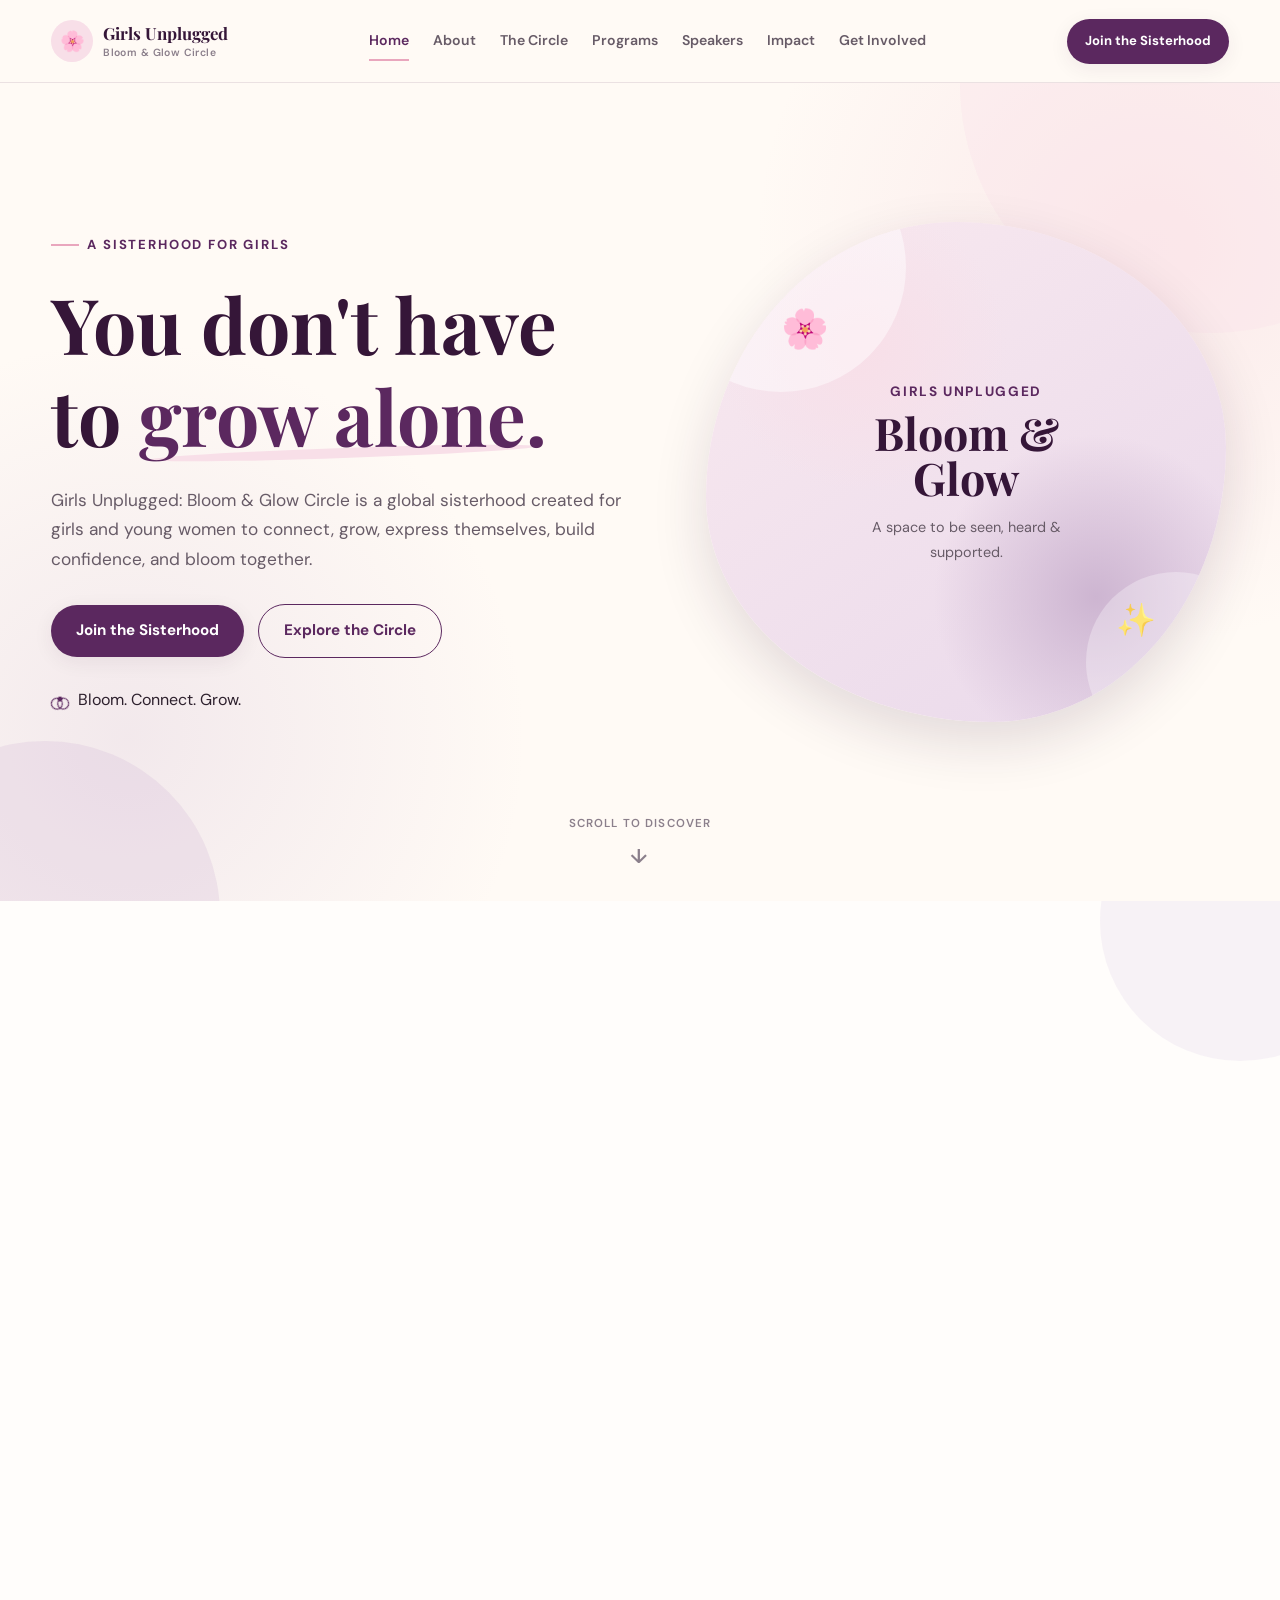
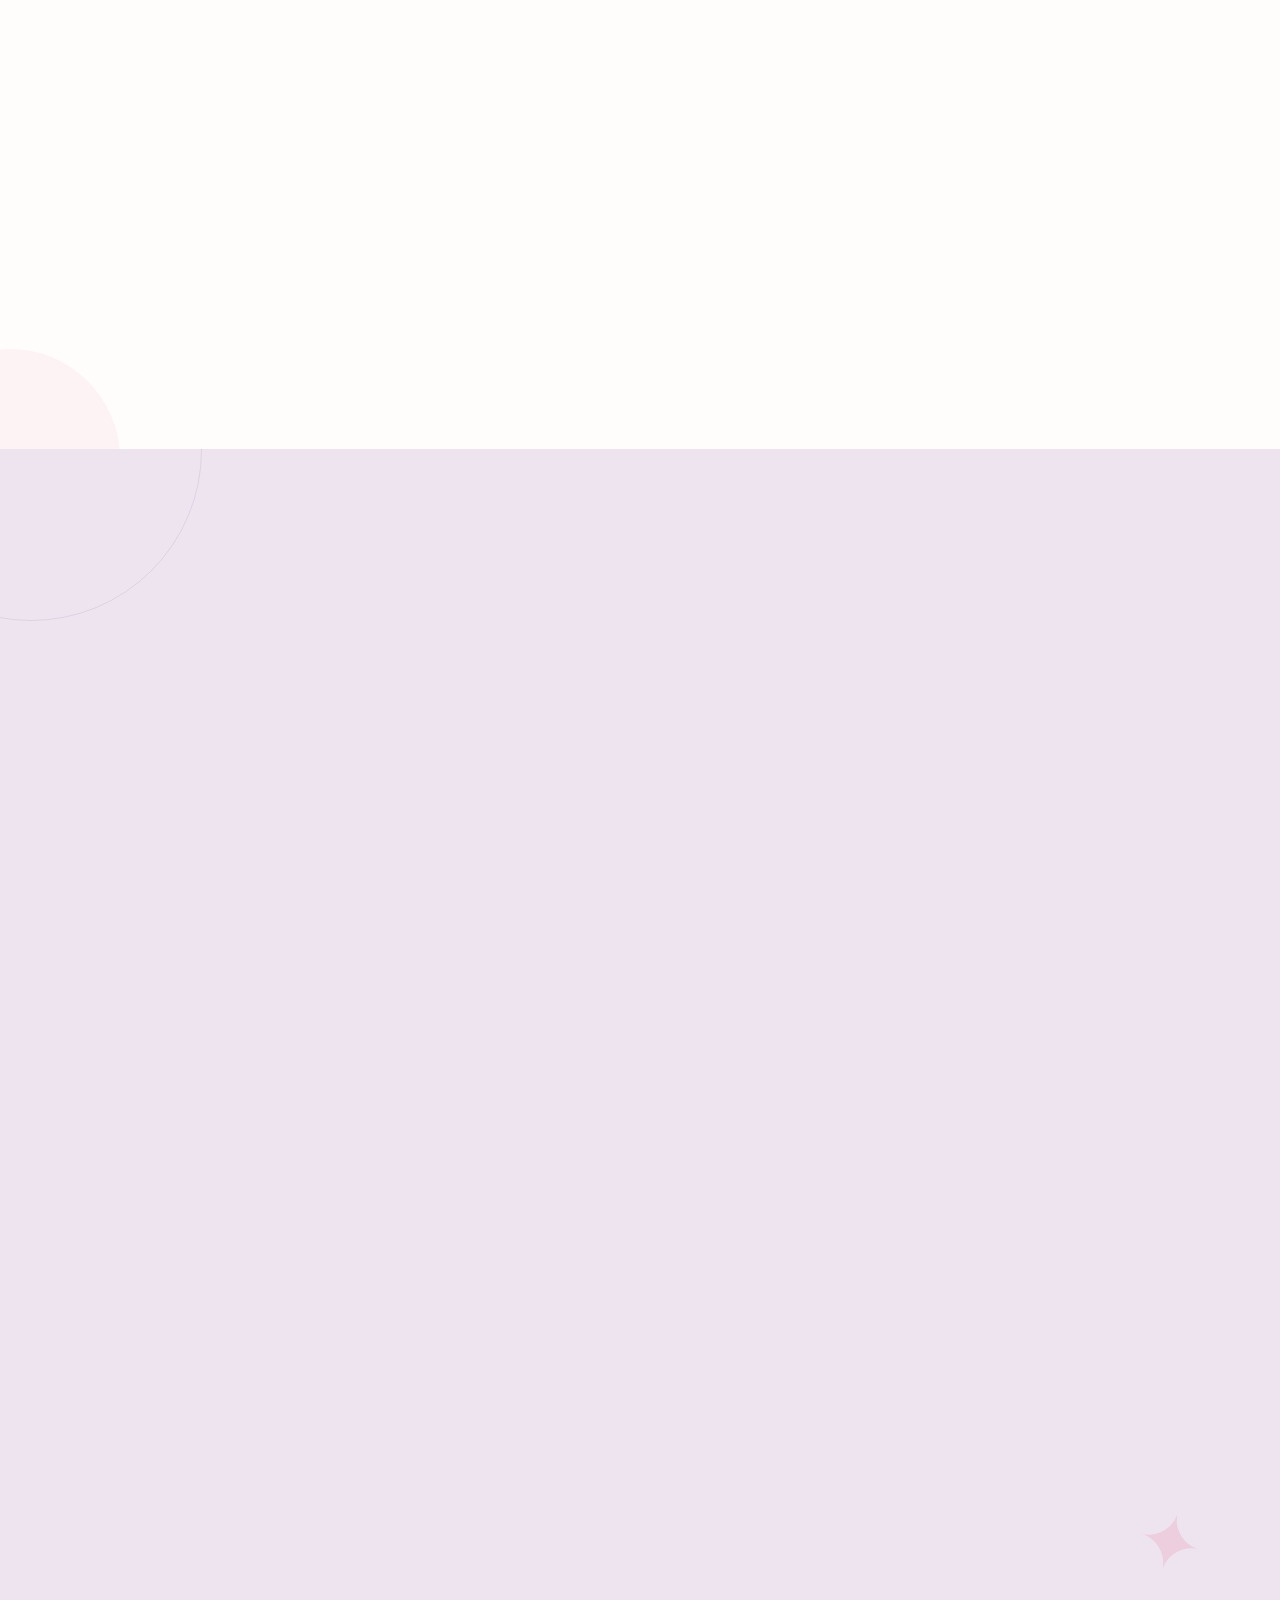
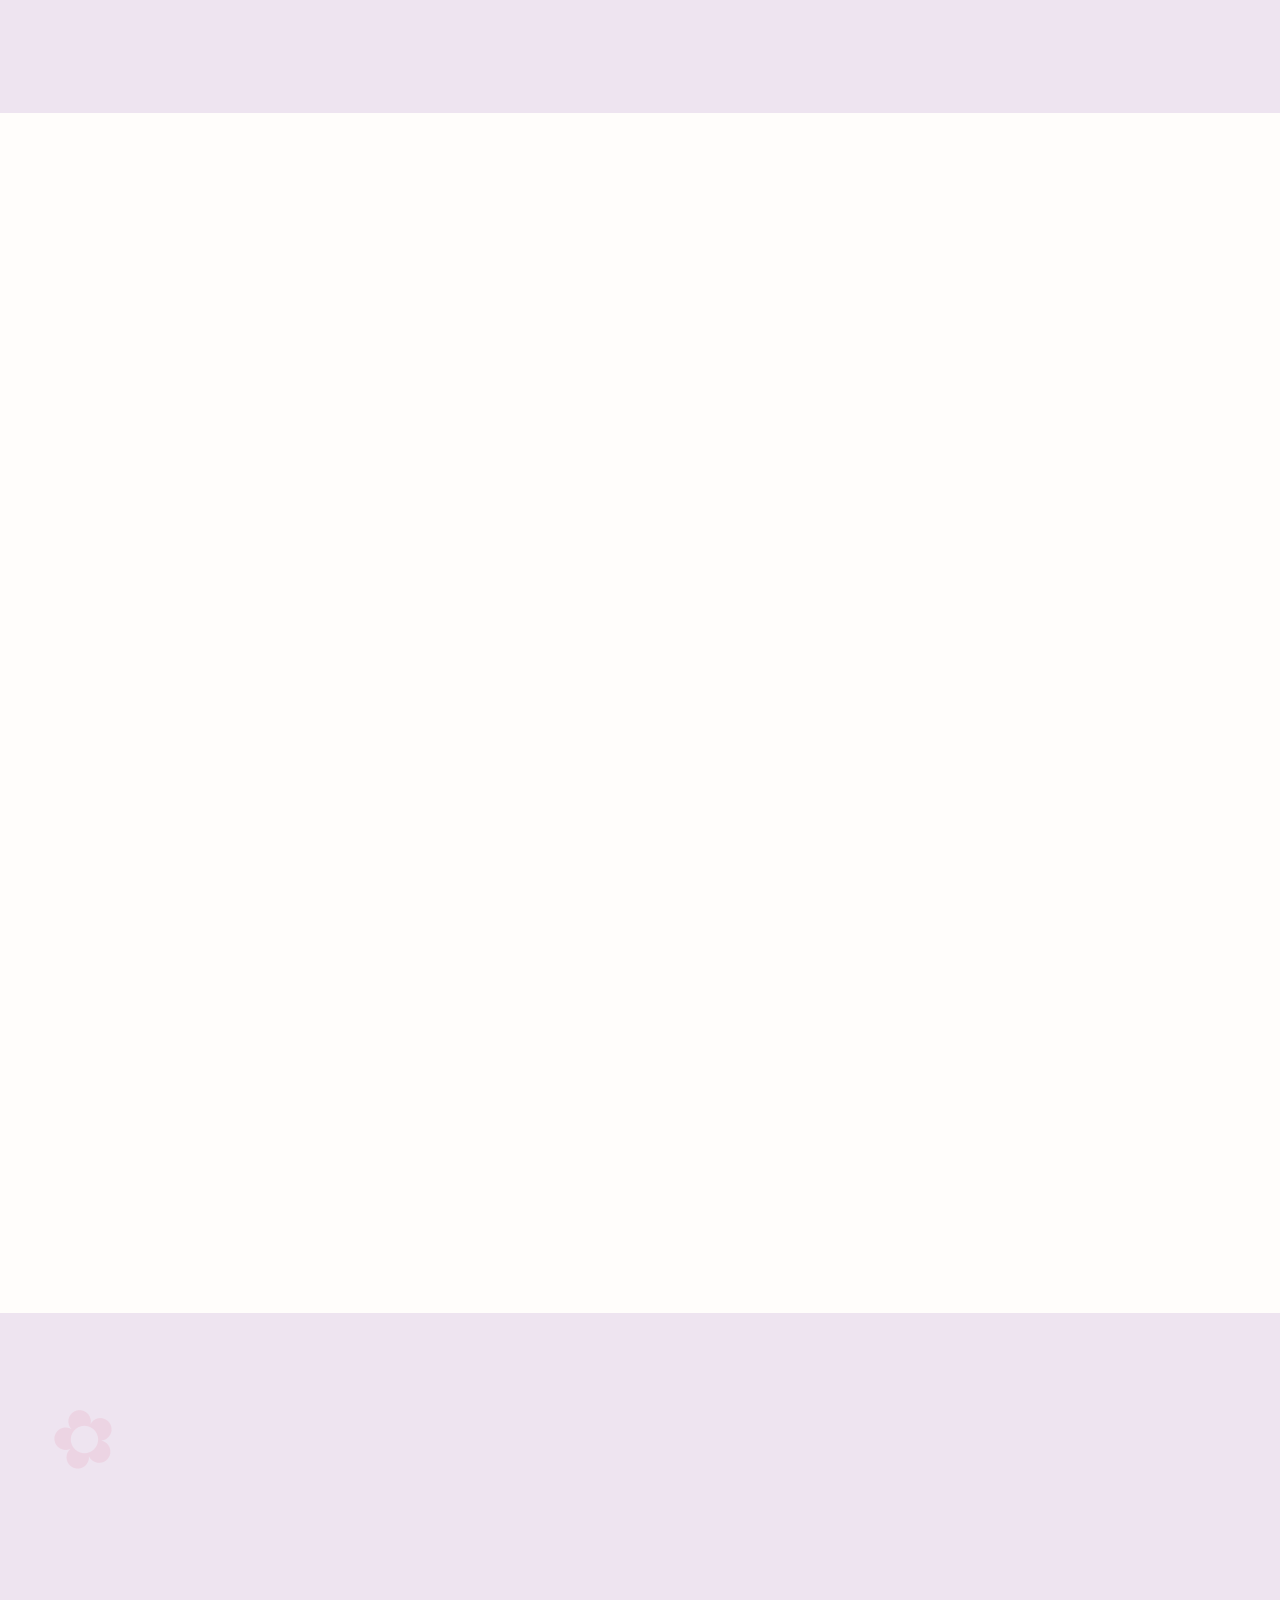
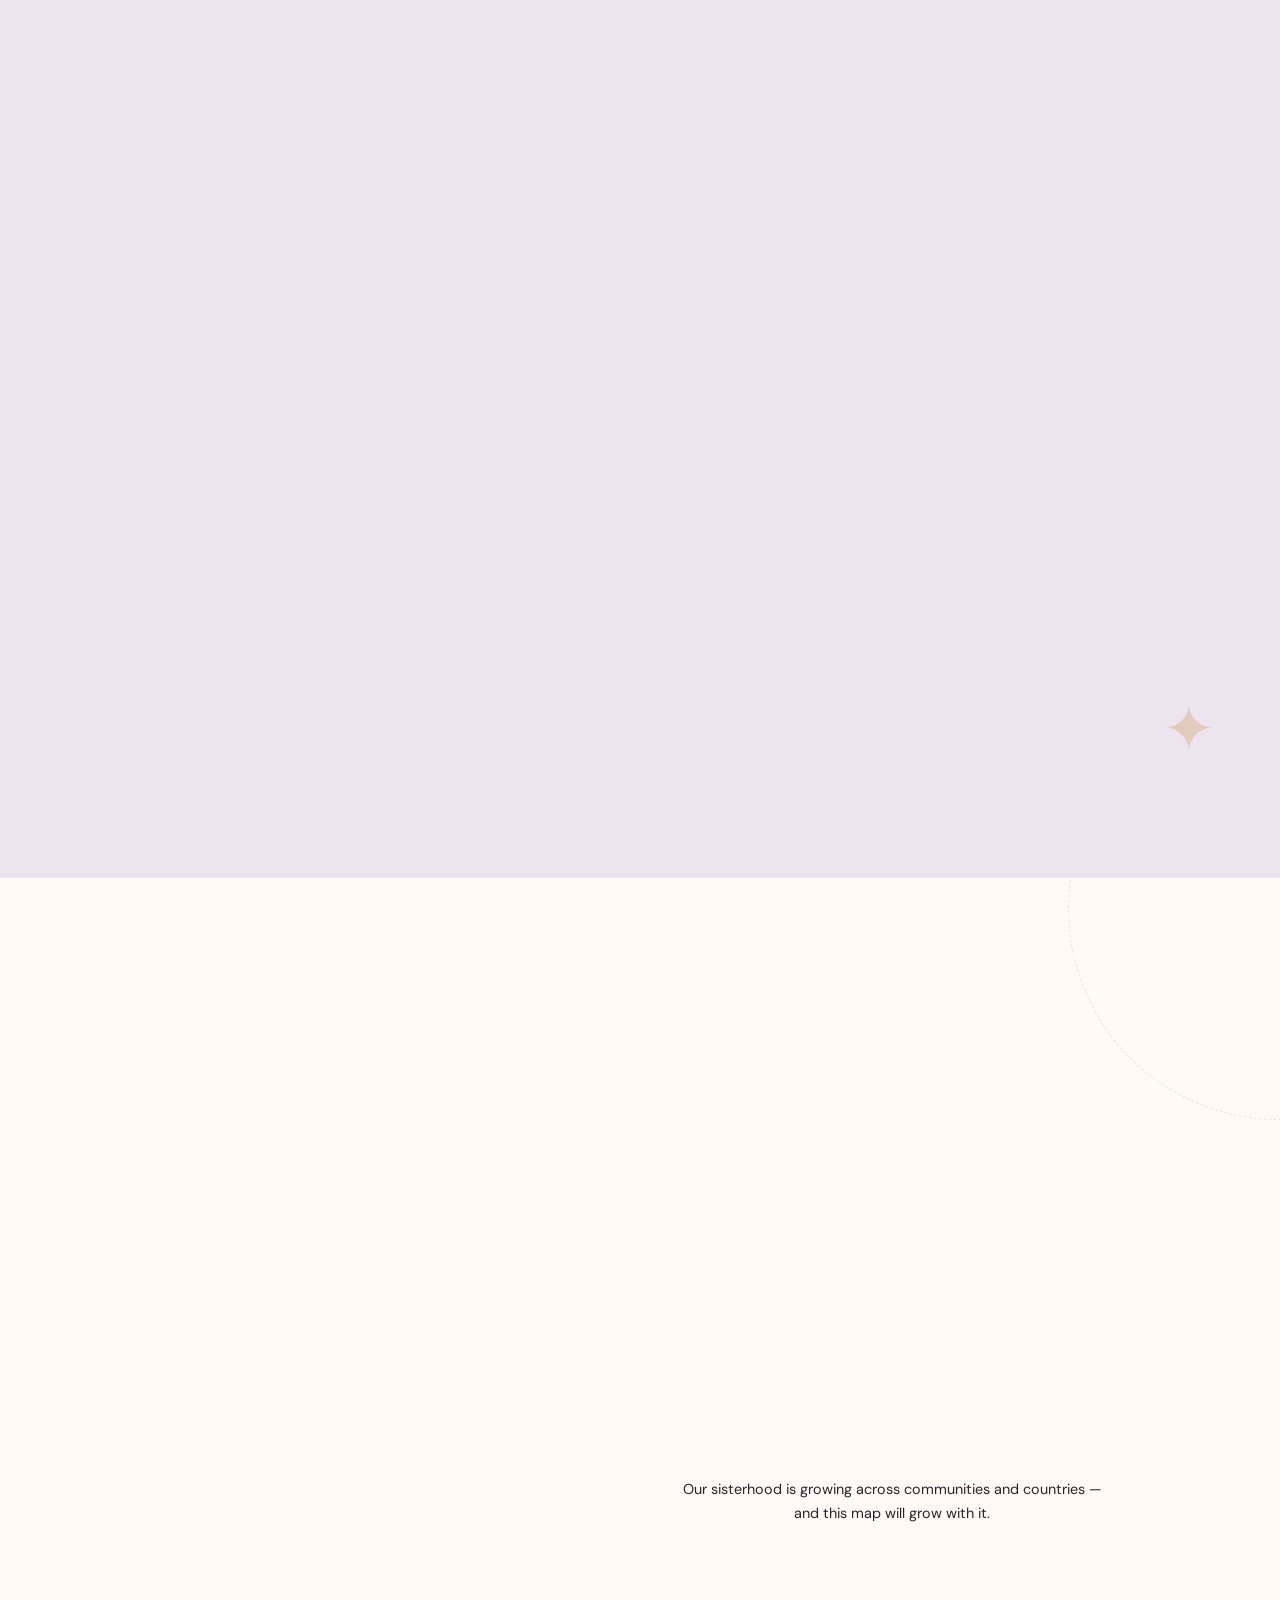
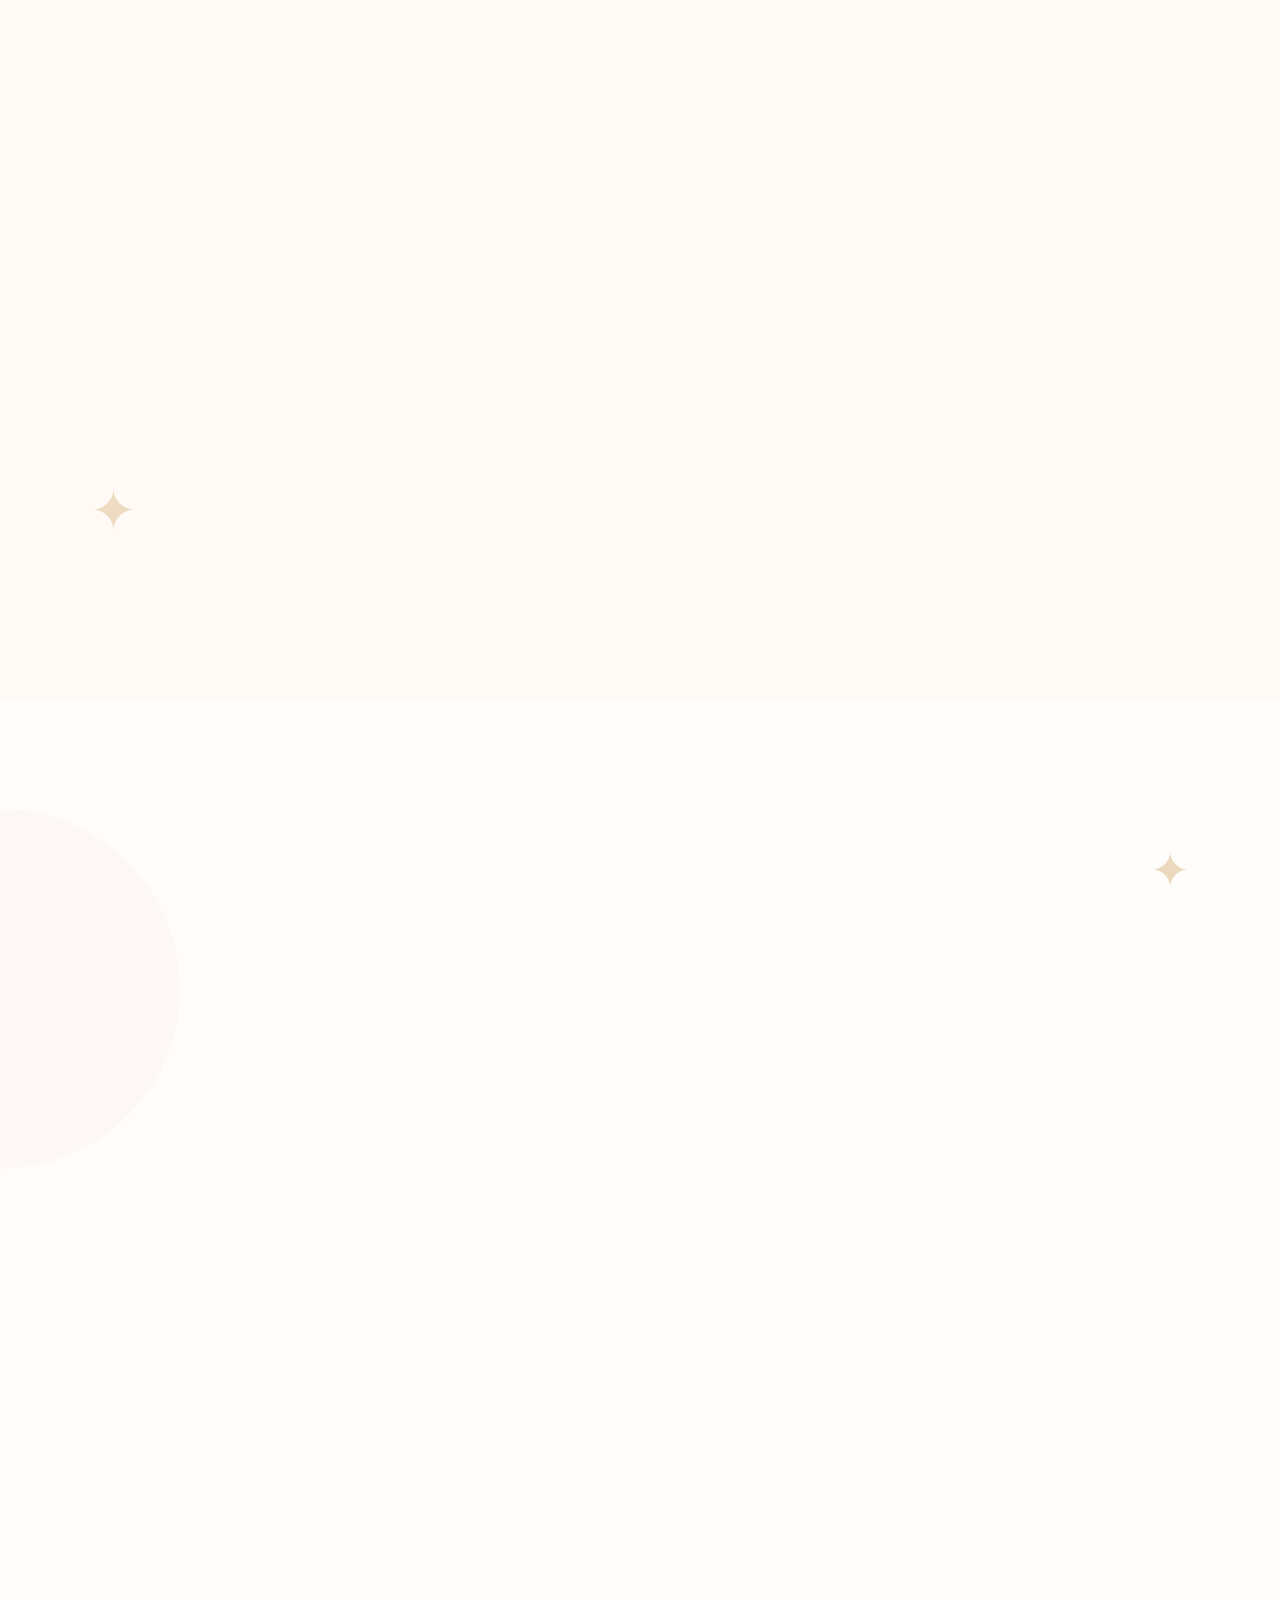
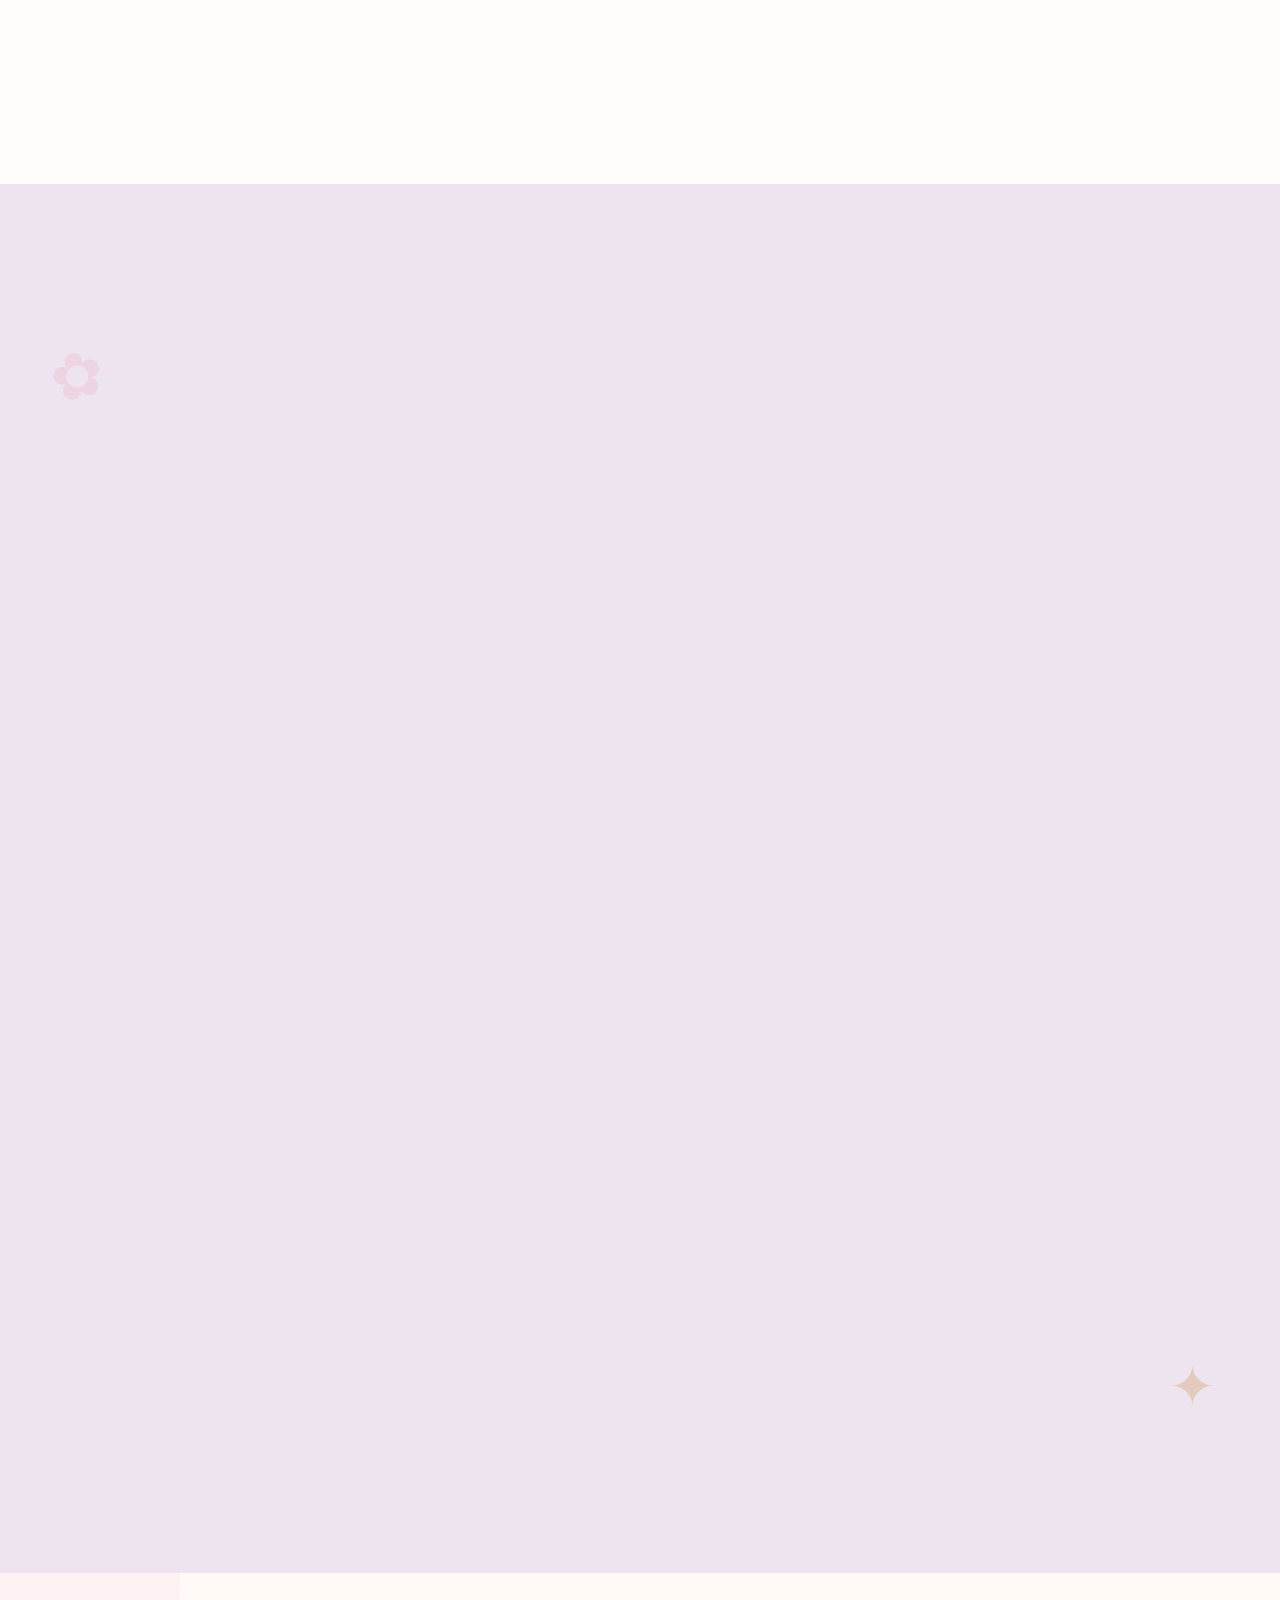
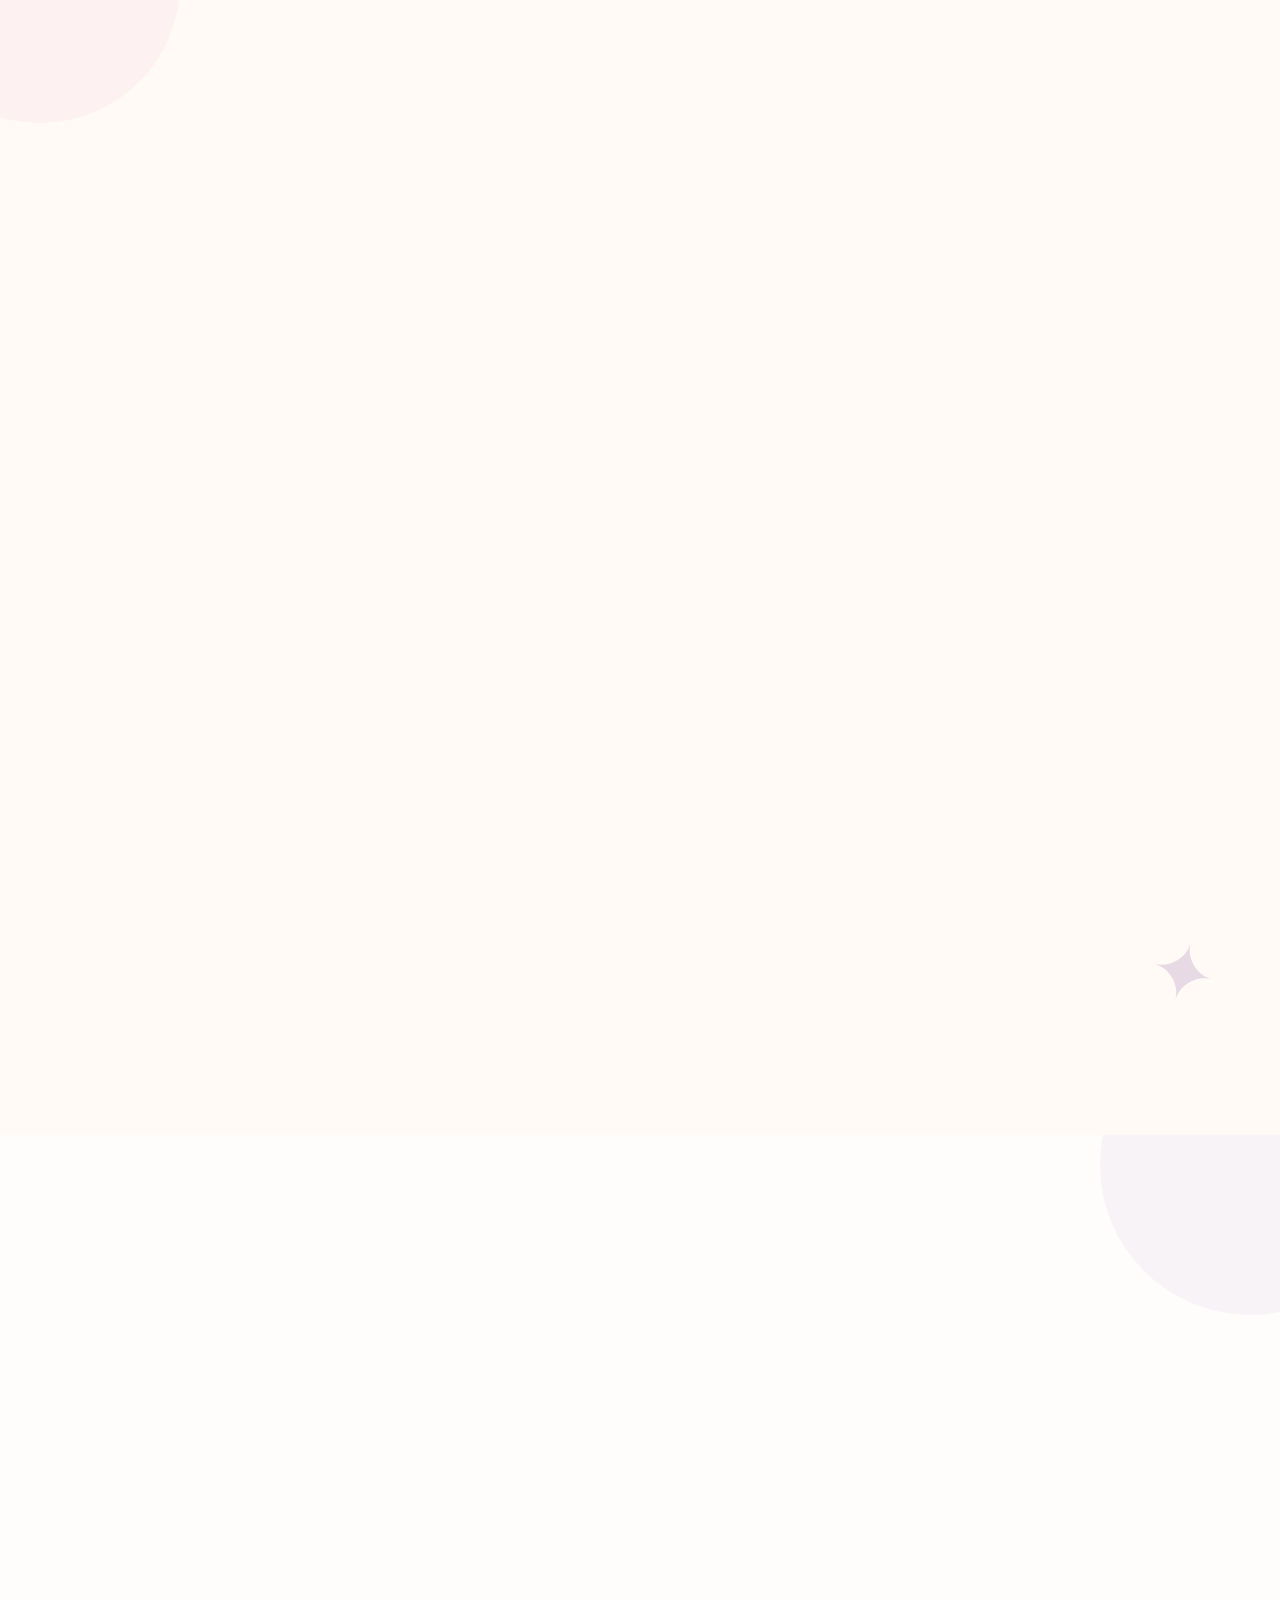
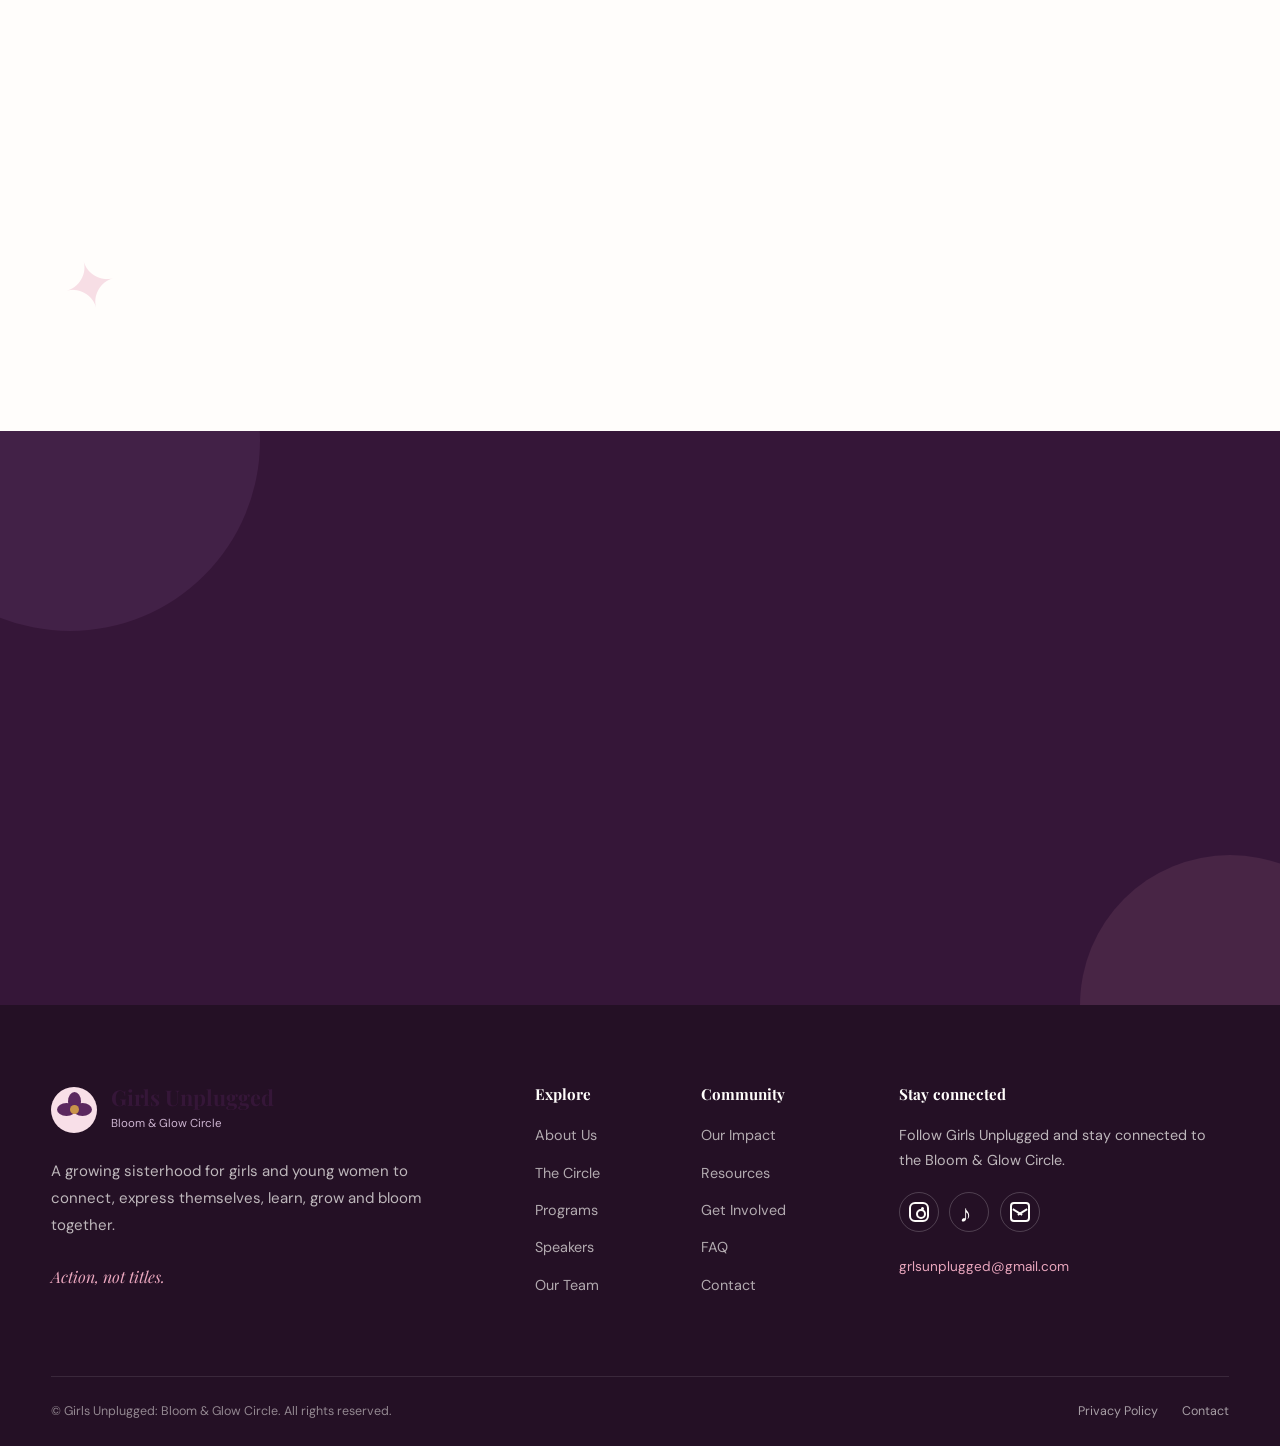
==== commit ba9909c8: "Update index.html" ====
--- a/index.html
+++ b/index.html
@@ -1456,7 +1456,7 @@
   ====================================== -->
 
   <script src="script.js"></script>
-
+  <script src="animation.js"></script>
   <script src="navigation.js"></script>
 
 </body>
--- a/style.css
+++ b/style.css
@@ -3860,7 +3860,7 @@
   content: "♪";
   font-size: 1.5rem;
   line-height: 1;
-  align: centre;
+  align-items: centre;
 }
 
 /* Email */
@@ -4511,3 +4511,829 @@
 .faq-answer[hidden] {
   display: none !important;
 }
+
+
+/* =========================================
+   TEAM PAGE
+========================================= */
+
+.team-section-intro {
+    max-width: 760px;
+    margin: 0 auto 55px;
+    text-align: center;
+}
+
+.team-section-intro .section-label {
+    justify-content: center;
+}
+
+.team-section-intro h2 {
+    margin-bottom: 18px;
+}
+
+.team-section-intro p {
+    max-width: 700px;
+    margin: 0 auto 14px;
+}
+
+
+/* Team grid */
+
+.team-grid {
+    display: grid;
+    grid-template-columns:
+        repeat(3, minmax(0, 1fr));
+    gap: 25px;
+}
+
+
+/* Team card */
+
+.team-card {
+    overflow: hidden;
+
+    background: var(--white);
+    border: 1px solid var(--border);
+    border-radius: var(--radius-lg);
+
+    box-shadow: var(--shadow-sm);
+
+    transition:
+        transform var(--transition),
+        box-shadow var(--transition);
+}
+
+.team-card:hover {
+    transform: translateY(-7px);
+    box-shadow: var(--shadow-lg);
+}
+
+
+/* Team image */
+
+.team-card-image {
+    width: 100%;
+    min-height: 300px;
+
+    display: flex;
+    align-items: center;
+    justify-content: center;
+
+    overflow: hidden;
+
+    background:
+        linear-gradient(
+            145deg,
+            var(--soft-pink),
+            var(--soft-lavender)
+        );
+}
+
+.team-card-image img {
+    width: 100%;
+    height: 300px;
+
+    object-fit: cover;
+}
+
+
+/* Image placeholder */
+
+.image-placeholder {
+    width: 100%;
+    min-height: 300px;
+
+    display: flex;
+    flex-direction: column;
+    align-items: center;
+    justify-content: center;
+
+    padding: 30px;
+
+    text-align: center;
+
+    background:
+        radial-gradient(
+            circle at 30% 25%,
+            var(--soft-pink),
+            transparent 30%
+        ),
+        radial-gradient(
+            circle at 75% 75%,
+            var(--soft-lavender),
+            transparent 35%
+        ),
+        var(--cream);
+}
+
+.placeholder-icon {
+    width: 70px;
+    height: 70px;
+
+    display: flex;
+    align-items: center;
+    justify-content: center;
+
+    margin-bottom: 15px;
+
+    border-radius: 50%;
+
+    background: var(--white);
+
+    color: var(--plum);
+
+    font-size: 2rem;
+
+    box-shadow: var(--shadow-sm);
+}
+
+.image-placeholder p {
+    color: var(--text-light);
+    font-size: 0.85rem;
+}
+
+
+/* Team content */
+
+.team-card-content {
+    padding: 28px 25px 30px;
+}
+
+.team-card-role {
+    display: block;
+
+    margin-bottom: 8px;
+
+    color: var(--plum);
+
+    font-size: 0.72rem;
+    font-weight: 700;
+
+    letter-spacing: 0.1em;
+    text-transform: uppercase;
+}
+
+.team-card h3 {
+    margin-bottom: 12px;
+
+    font-size: 1.45rem;
+}
+
+.team-card-content > p {
+    line-height: 1.75;
+}
+
+
+/* Social links */
+
+.team-card-socials {
+    display: flex;
+    flex-wrap: wrap;
+
+    gap: 10px;
+
+    margin-top: 20px;
+}
+
+.team-card-socials a {
+    display: inline-flex;
+    align-items: center;
+    justify-content: center;
+
+    padding: 8px 13px;
+
+    border-radius: 999px;
+
+    background: var(--soft-lavender);
+
+    color: var(--plum);
+
+    font-size: 0.78rem;
+    font-weight: 700;
+
+    transition:
+        background var(--transition),
+        color var(--transition),
+        transform var(--transition);
+}
+
+.team-card-socials a:hover {
+    background: var(--plum);
+    color: var(--white);
+
+    transform: translateY(-2px);
+}
+
+
+/* =========================================
+   TEAM VALUES
+========================================= */
+
+.values-grid {
+    display: grid;
+
+    grid-template-columns:
+        repeat(4, minmax(0, 1fr));
+
+    gap: 20px;
+}
+
+.value-card {
+    padding: 30px 25px;
+
+    background: var(--white);
+
+    border: 1px solid var(--border);
+    border-radius: var(--radius-lg);
+
+    box-shadow: var(--shadow-sm);
+
+    transition:
+        transform var(--transition),
+        box-shadow var(--transition);
+}
+
+.value-card:hover {
+    transform: translateY(-5px);
+    box-shadow: var(--shadow-md);
+}
+
+.card-number {
+    display: block;
+
+    margin-bottom: 18px;
+
+    color: var(--pink);
+
+    font-family:
+        'Playfair Display',
+        serif;
+
+    font-size: 1.4rem;
+    font-weight: 700;
+}
+
+.value-card h3 {
+    margin-bottom: 12px;
+
+    font-size: 1.4rem;
+}
+
+.value-card p {
+    line-height: 1.7;
+}
+
+
+/* =========================================
+   FOUNDER SECTION
+========================================= */
+
+.founder-section {
+    overflow: hidden;
+}
+
+.founder-section .split-content {
+    max-width: 620px;
+}
+
+.founder-section .split-content h2 {
+    margin-bottom: 8px;
+}
+
+.founder-section .role {
+    margin-bottom: 22px;
+
+    color: var(--plum);
+
+    font-weight: 700;
+}
+
+.founder-section .split-content > p {
+    margin-bottom: 18px;
+
+    line-height: 1.8;
+}
+
+.founder-quote {
+    margin-top: 25px !important;
+    padding: 20px 22px;
+
+    border-left: 4px solid var(--pink);
+    border-radius: 0 15px 15px 0;
+
+    background: var(--soft-pink);
+
+    color: var(--deep-plum) !important;
+
+    font-family:
+        'Playfair Display',
+        serif;
+
+    font-size: 1.1rem;
+    font-style: italic;
+    line-height: 1.7;
+}
+
+.founder-section .image-placeholder {
+    min-height: 430px;
+
+    border-radius: var(--radius-lg);
+}
+
+
+/* =========================================
+   GENERAL BUTTON COMPATIBILITY
+   For Team + Contact pages
+========================================= */
+
+.button {
+    display: inline-flex;
+
+    align-items: center;
+    justify-content: center;
+
+    gap: 8px;
+
+    min-height: 50px;
+
+    padding: 13px 24px;
+
+    border: 0;
+    border-radius: 999px;
+
+    font: inherit;
+
+    font-size: 0.92rem;
+    font-weight: 700;
+
+    text-decoration: none;
+
+    cursor: pointer;
+
+    transition:
+        transform var(--transition),
+        box-shadow var(--transition),
+        background var(--transition),
+        color var(--transition);
+}
+
+.button:hover {
+    transform: translateY(-3px);
+}
+
+.primary-button {
+    background: var(--plum);
+    color: var(--white);
+
+    box-shadow: var(--shadow-sm);
+}
+
+.primary-button:hover {
+    background: var(--deep-plum);
+
+    box-shadow: var(--shadow-md);
+}
+
+
+/* =========================================
+   CONTACT PAGE
+========================================= */
+
+.contact-hero {
+    padding: 110px 0 70px;
+
+    text-align: center;
+}
+
+.contact-hero h1 {
+    max-width: 760px;
+
+    margin:
+        15px auto 20px;
+}
+
+.contact-hero p {
+    max-width: 650px;
+
+    margin: 0 auto;
+
+    line-height: 1.8;
+}
+
+
+/* Contact section */
+
+.contact-section {
+    padding: 70px 0 100px;
+}
+
+
+/* Contact cards */
+
+.contact-grid {
+    display: grid;
+
+    grid-template-columns:
+        repeat(3, minmax(0, 1fr));
+
+    gap: 25px;
+
+    margin-bottom: 75px;
+}
+
+.contact-card {
+    padding: 32px 25px;
+
+    text-align: center;
+
+    background: var(--white);
+
+    border: 1px solid var(--border);
+    border-radius: var(--radius-lg);
+
+    box-shadow: var(--shadow-sm);
+
+    transition:
+        transform var(--transition),
+        box-shadow var(--transition);
+}
+
+.contact-card:hover {
+    transform: translateY(-6px);
+
+    box-shadow: var(--shadow-md);
+}
+
+.contact-icon {
+    width: 62px;
+    height: 62px;
+
+    display: flex;
+    align-items: center;
+    justify-content: center;
+
+    margin:
+        0 auto 18px;
+
+    border-radius: 50%;
+
+    background: var(--soft-pink);
+
+    font-size: 1.6rem;
+}
+
+.contact-card h3 {
+    margin-bottom: 10px;
+}
+
+.contact-card p {
+    margin-bottom: 18px;
+
+    line-height: 1.7;
+}
+
+.contact-card a {
+    color: var(--plum);
+
+    font-weight: 700;
+
+    overflow-wrap: anywhere;
+}
+
+.contact-card a:hover {
+    text-decoration: underline;
+}
+
+
+/* Contact form layout */
+
+.contact-form-section {
+    display: grid;
+
+    grid-template-columns:
+        minmax(0, 0.85fr)
+        minmax(0, 1.15fr);
+
+    gap: 55px;
+
+    align-items: start;
+}
+
+.contact-form-intro {
+    padding-top: 10px;
+}
+
+.contact-form-intro h2 {
+    margin:
+        12px 0 18px;
+}
+
+.contact-form-intro p {
+    margin-bottom: 22px;
+
+    line-height: 1.8;
+}
+
+.contact-form-note {
+    padding: 18px 20px;
+
+    border-left: 4px solid var(--pink);
+    border-radius: 0 15px 15px 0;
+
+    background: var(--soft-pink);
+
+    color: var(--deep-plum);
+
+    line-height: 1.7;
+}
+
+
+/* Form wrapper */
+
+.contact-form-wrapper {
+    padding: 34px;
+
+    background: var(--white);
+
+    border: 1px solid var(--border);
+    border-radius: var(--radius-lg);
+
+    box-shadow: var(--shadow-md);
+}
+
+.contact-form {
+    display: flex;
+    flex-direction: column;
+
+    gap: 20px;
+}
+
+.contact-form .form-group {
+    margin-bottom: 0;
+}
+
+.contact-form .form-group label {
+    display: block;
+
+    margin-bottom: 8px;
+
+    color: var(--deep-plum);
+
+    font-weight: 700;
+}
+
+.contact-form input,
+.contact-form textarea {
+    width: 100%;
+
+    padding: 14px 16px;
+
+    border: 1px solid
+        rgba(91, 40, 95, 0.15);
+
+    border-radius: 12px;
+
+    background: var(--warm-white);
+
+    color: var(--text-dark);
+
+    outline: none;
+
+    transition:
+        border-color var(--transition),
+        box-shadow var(--transition);
+}
+
+.contact-form input:focus,
+.contact-form textarea:focus {
+    border-color: var(--plum);
+
+    box-shadow:
+        0 0 0 4px
+        rgba(91, 40, 95, 0.09);
+}
+
+.contact-form textarea {
+    min-height: 160px;
+
+    resize: vertical;
+}
+
+.contact-submit {
+    width: 100%;
+}
+
+
+/* =========================================
+   CONTACT FAQ CTA
+========================================= */
+
+.contact-faq {
+    margin-top: 75px;
+
+    padding: 50px 30px;
+
+    text-align: center;
+
+    border-radius: var(--radius-lg);
+
+    background: var(--soft-pink);
+}
+
+.contact-faq h2 {
+    max-width: 650px;
+
+    margin:
+        12px auto 15px;
+}
+
+.contact-faq p {
+    max-width: 620px;
+
+    margin:
+        0 auto 25px;
+
+    line-height: 1.8;
+}
+
+
+/* =========================================
+   FLOATING FAQ
+========================================= */
+
+.faq-float {
+    position: fixed;
+
+    right: 22px;
+    bottom: 22px;
+
+    z-index: 999;
+
+    display: flex;
+    align-items: center;
+
+    gap: 10px;
+
+    padding: 9px 15px 9px 9px;
+
+    border: 1px solid var(--border);
+    border-radius: 999px;
+
+    background: var(--white);
+
+    color: var(--plum);
+
+    font-weight: 700;
+
+    box-shadow: var(--shadow-md);
+
+    transition:
+        transform var(--transition),
+        box-shadow var(--transition);
+}
+
+.faq-float:hover {
+    transform: translateY(-4px);
+
+    box-shadow: var(--shadow-lg);
+}
+
+.faq-float-girl {
+    position: relative;
+
+    width: 43px;
+    height: 43px;
+
+    display: flex;
+    align-items: center;
+    justify-content: center;
+
+    border-radius: 50%;
+
+    background: var(--soft-pink);
+
+    font-size: 1.35rem;
+}
+
+.faq-float-question {
+    position: absolute;
+
+    top: -6px;
+    right: -5px;
+
+    width: 19px;
+    height: 19px;
+
+    display: flex;
+    align-items: center;
+    justify-content: center;
+
+    border-radius: 50%;
+
+    background: var(--plum);
+
+    color: var(--white);
+
+    font-size: 0.7rem;
+    font-weight: 800;
+}
+
+
+/* =========================================
+   TEAM + CONTACT RESPONSIVE
+========================================= */
+
+@media (max-width: 1000px) {
+
+    .team-grid {
+        grid-template-columns:
+            repeat(2, minmax(0, 1fr));
+    }
+
+    .values-grid {
+        grid-template-columns:
+            repeat(2, minmax(0, 1fr));
+    }
+
+    .contact-grid {
+        grid-template-columns:
+            repeat(2, minmax(0, 1fr));
+    }
+
+}
+
+
+@media (max-width: 800px) {
+
+    .contact-form-section {
+        grid-template-columns: 1fr;
+
+        gap: 40px;
+    }
+
+}
+
+
+@media (max-width: 650px) {
+
+    .team-grid,
+    .values-grid,
+    .contact-grid {
+        grid-template-columns: 1fr;
+    }
+
+    .team-card-image,
+    .image-placeholder {
+        min-height: 270px;
+    }
+
+    .team-card-image img {
+        height: 270px;
+    }
+
+    .team-card-content {
+        padding: 25px 20px;
+    }
+
+    .contact-hero {
+        padding:
+            75px 0 50px;
+    }
+
+    .contact-section {
+        padding:
+            50px 0 75px;
+    }
+
+    .contact-card {
+        padding: 28px 20px;
+    }
+
+    .contact-form-wrapper {
+        padding: 24px 18px;
+    }
+
+    .contact-faq {
+        margin-top: 55px;
+
+        padding:
+            38px 20px;
+    }
+
+    .faq-float {
+        right: 14px;
+        bottom: 14px;
+
+        padding: 7px;
+    }
+
+    .faq-float-text {
+        display: none;
+    }
+
+    .faq-float-girl {
+        width: 46px;
+        height: 46px;
+    }
+
+}
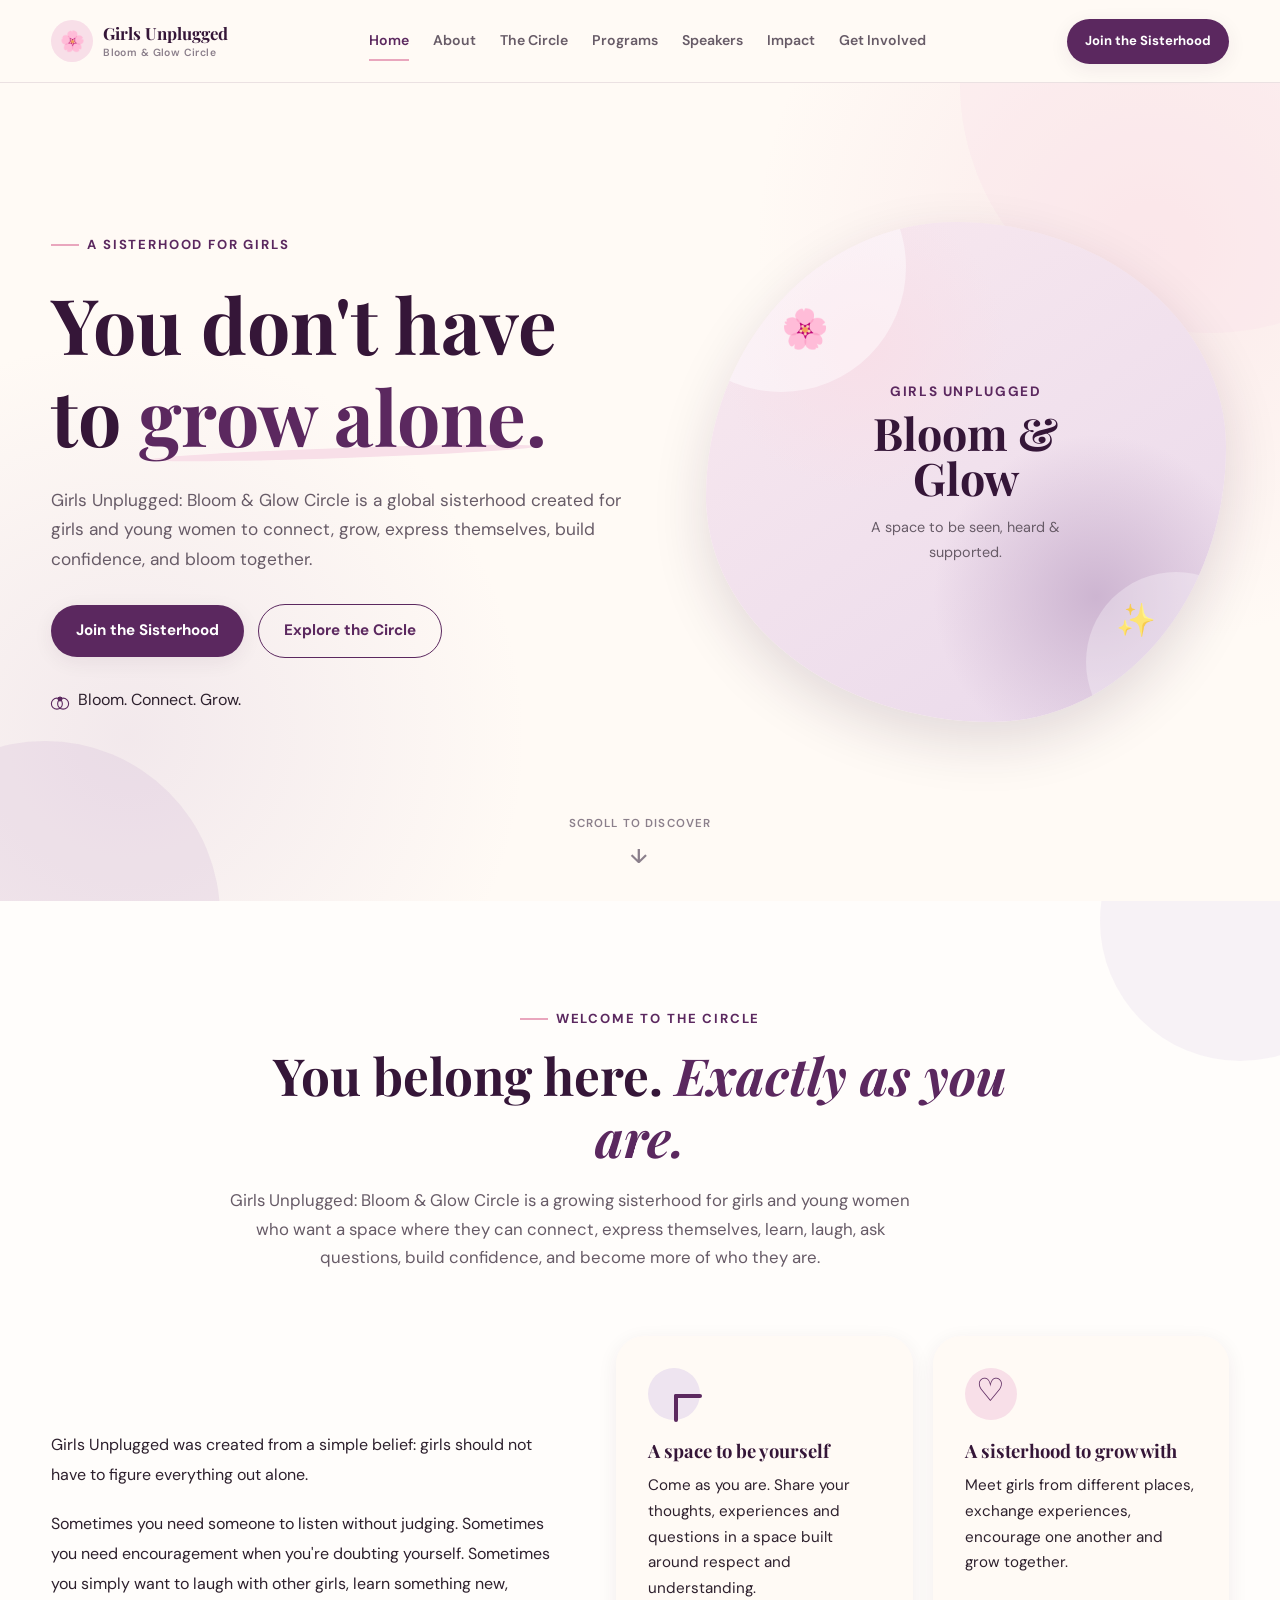
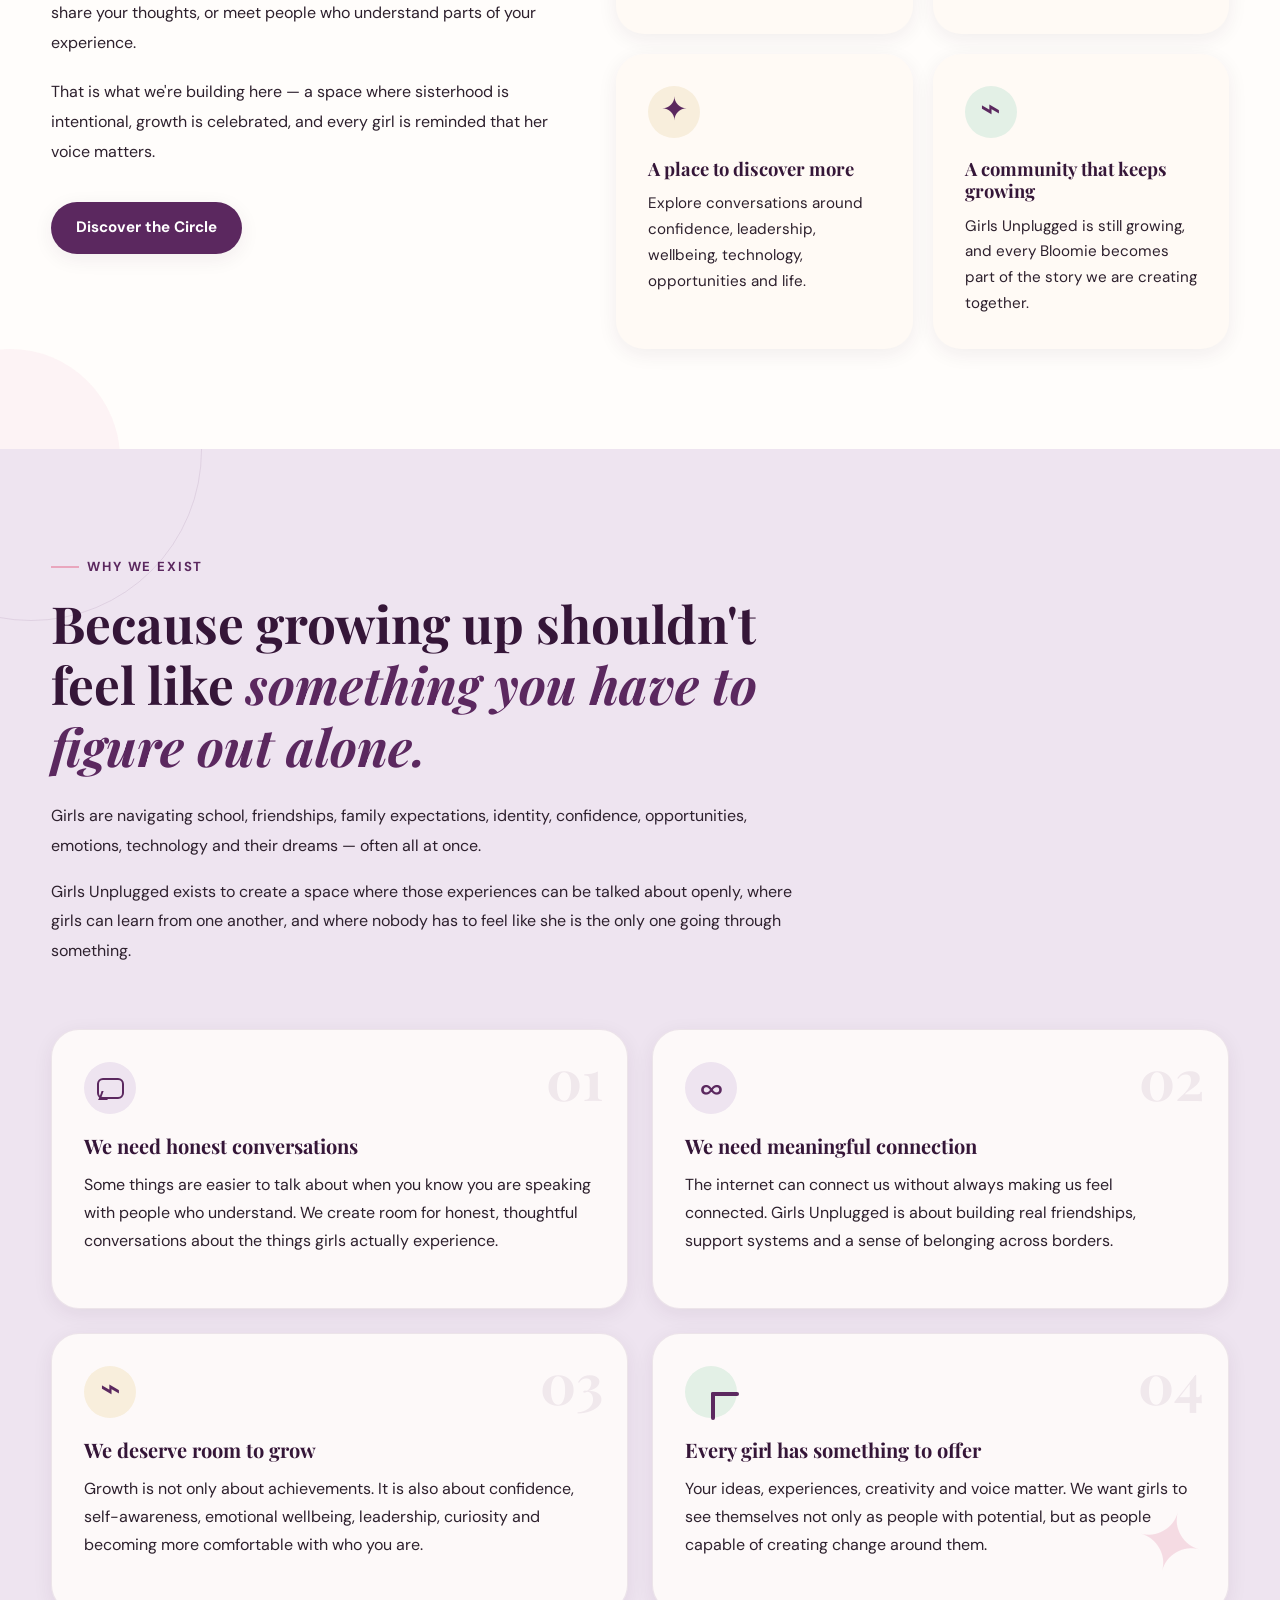
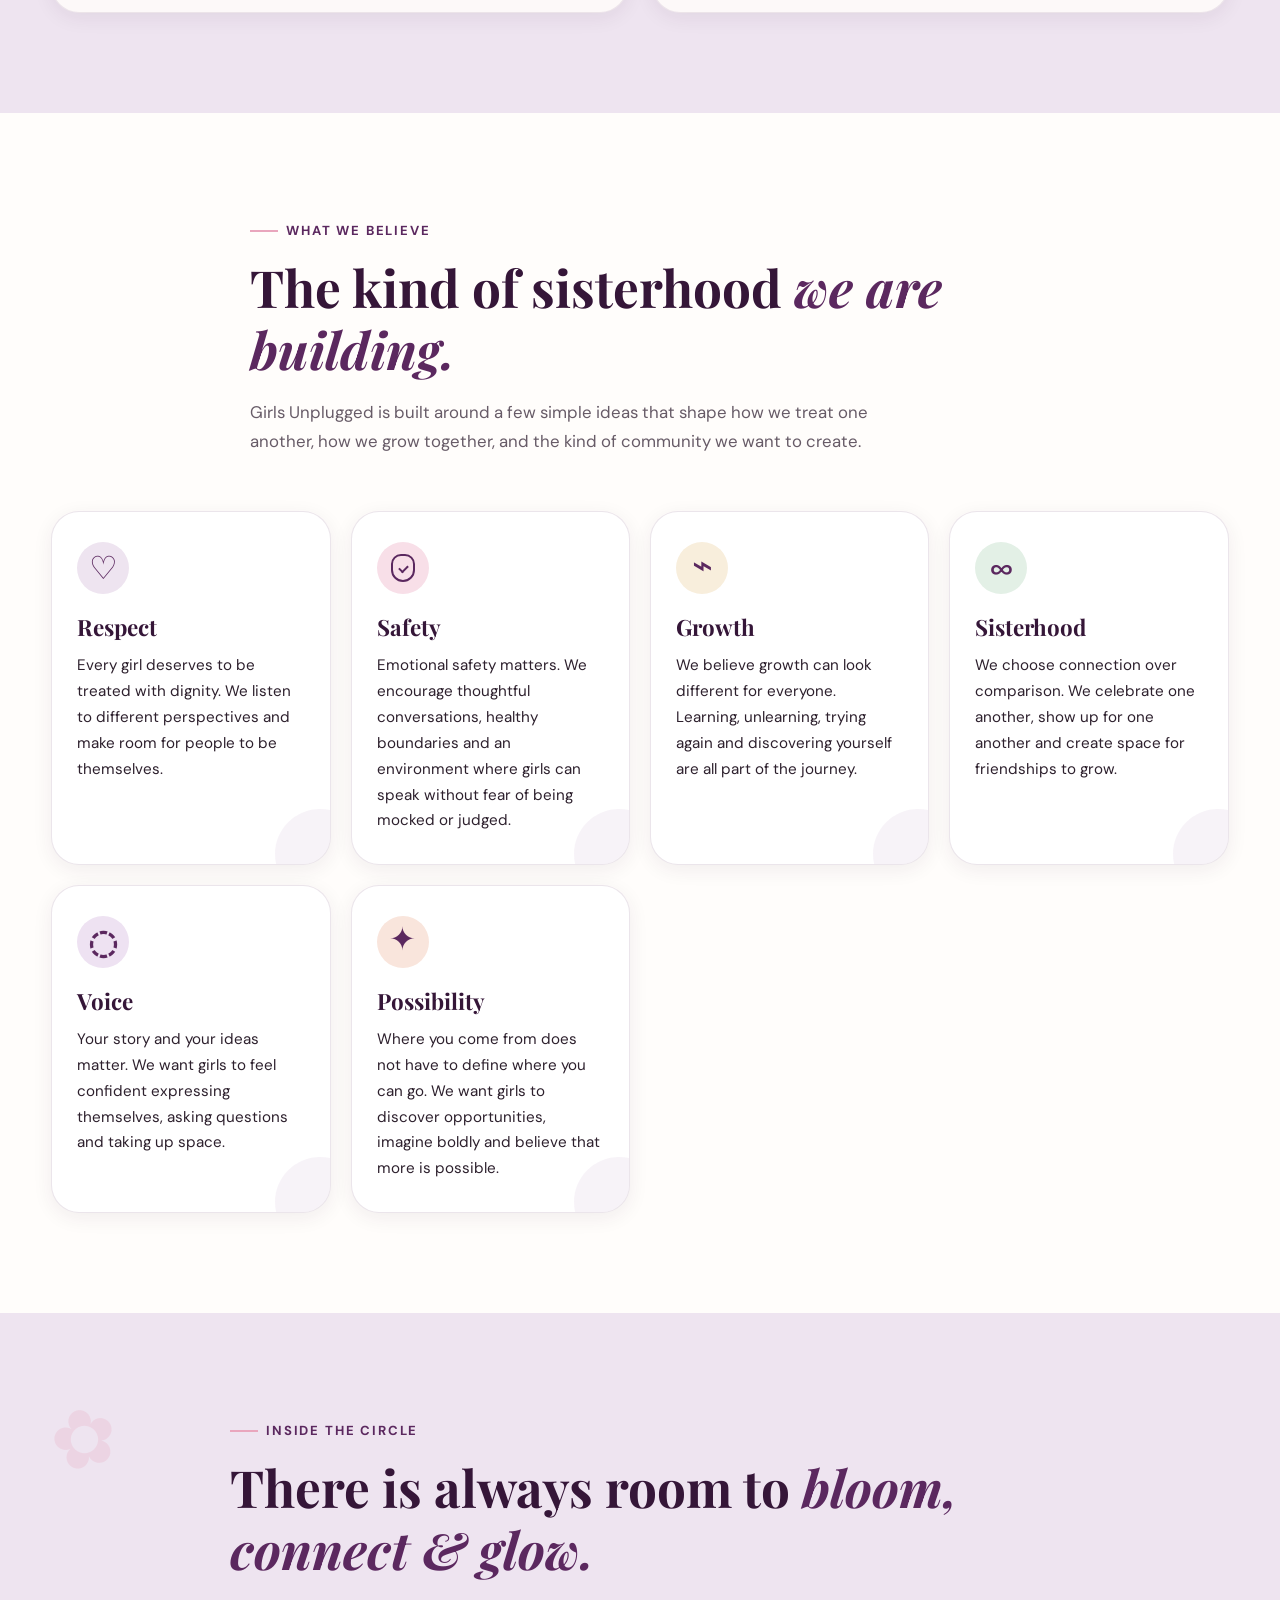
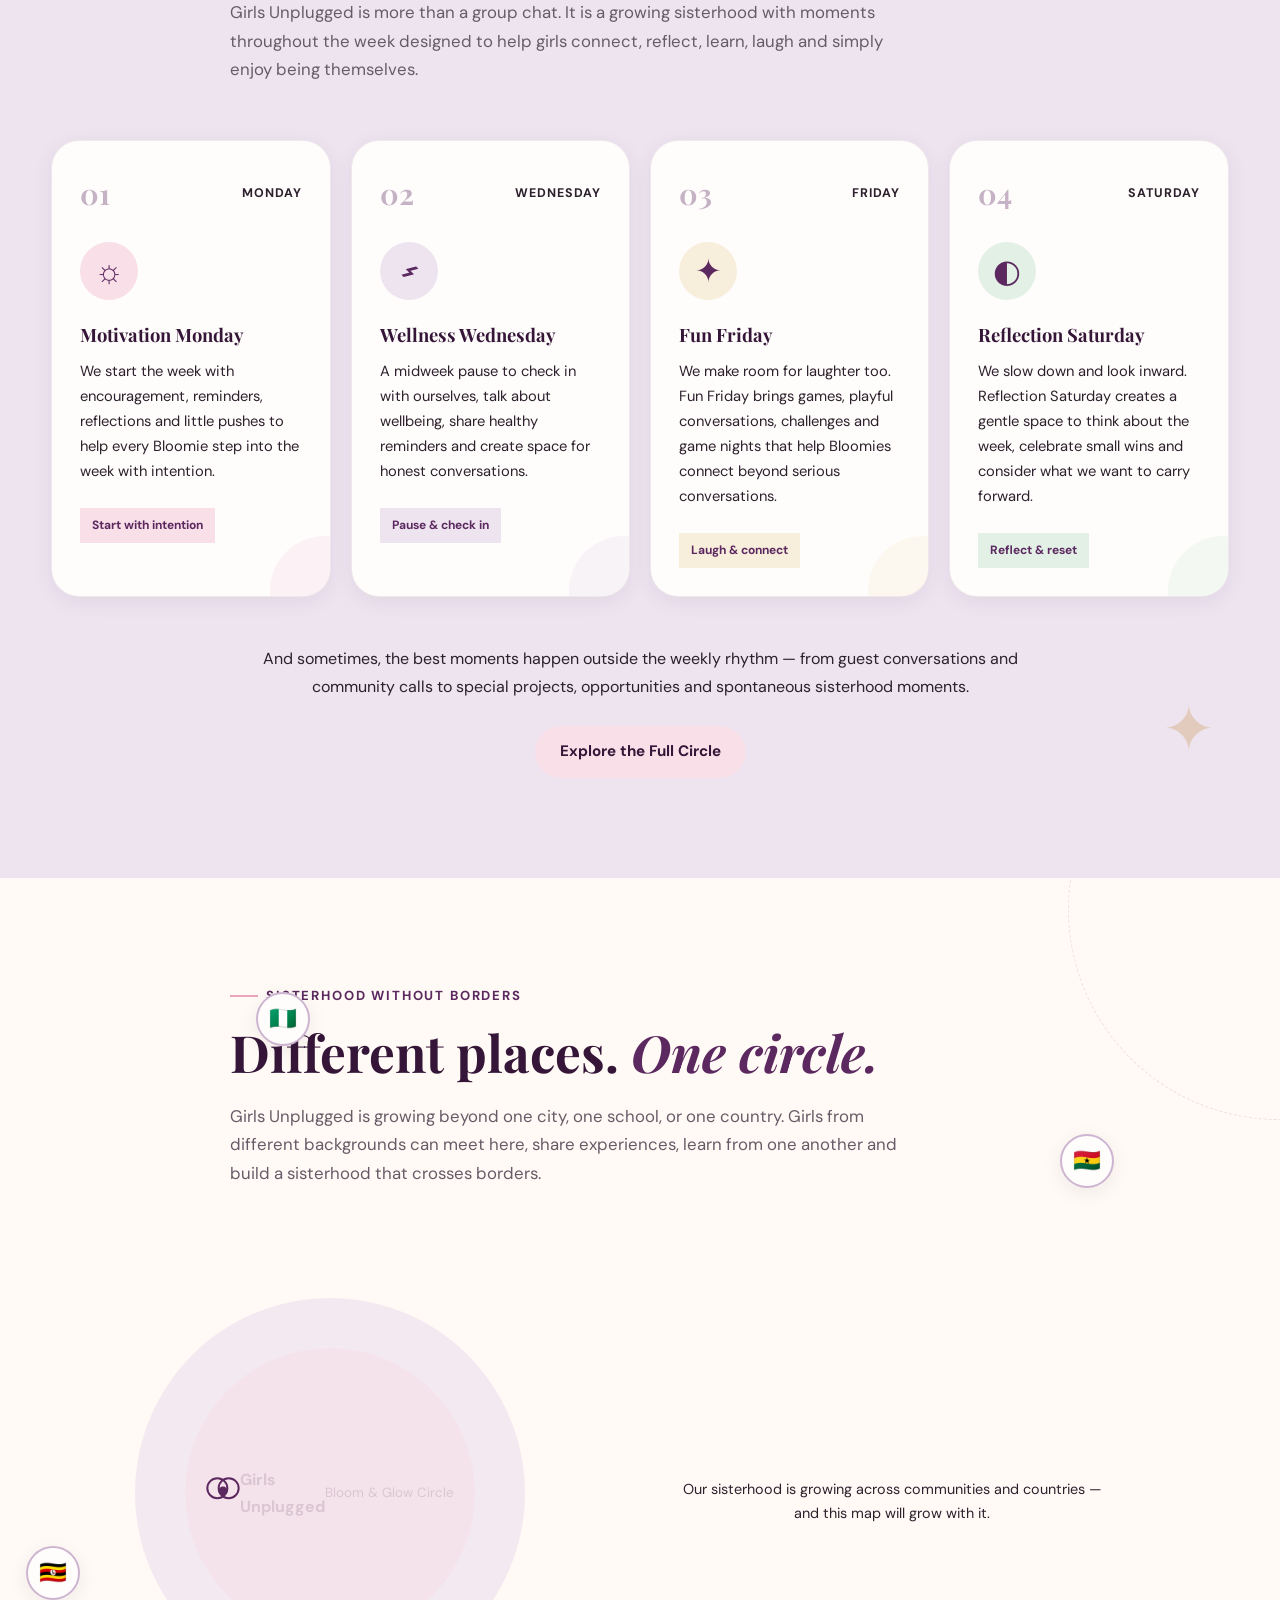
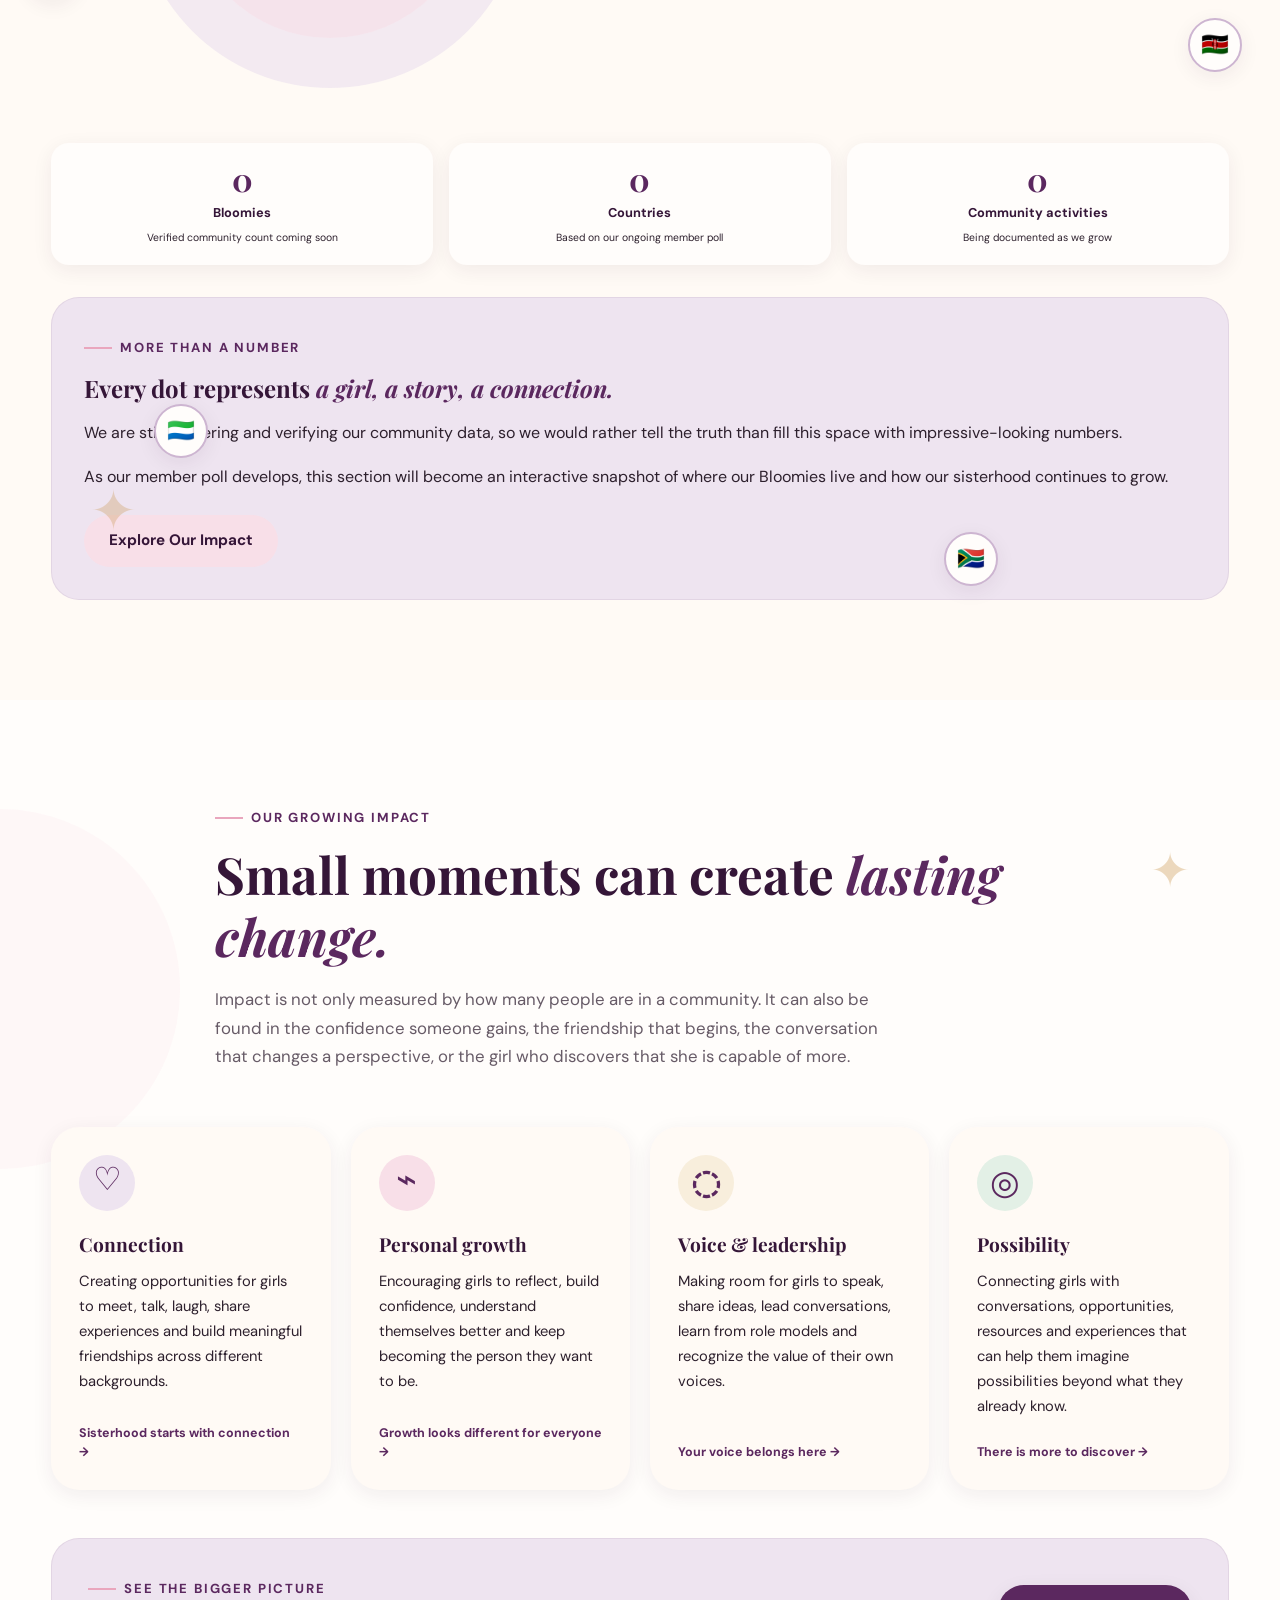
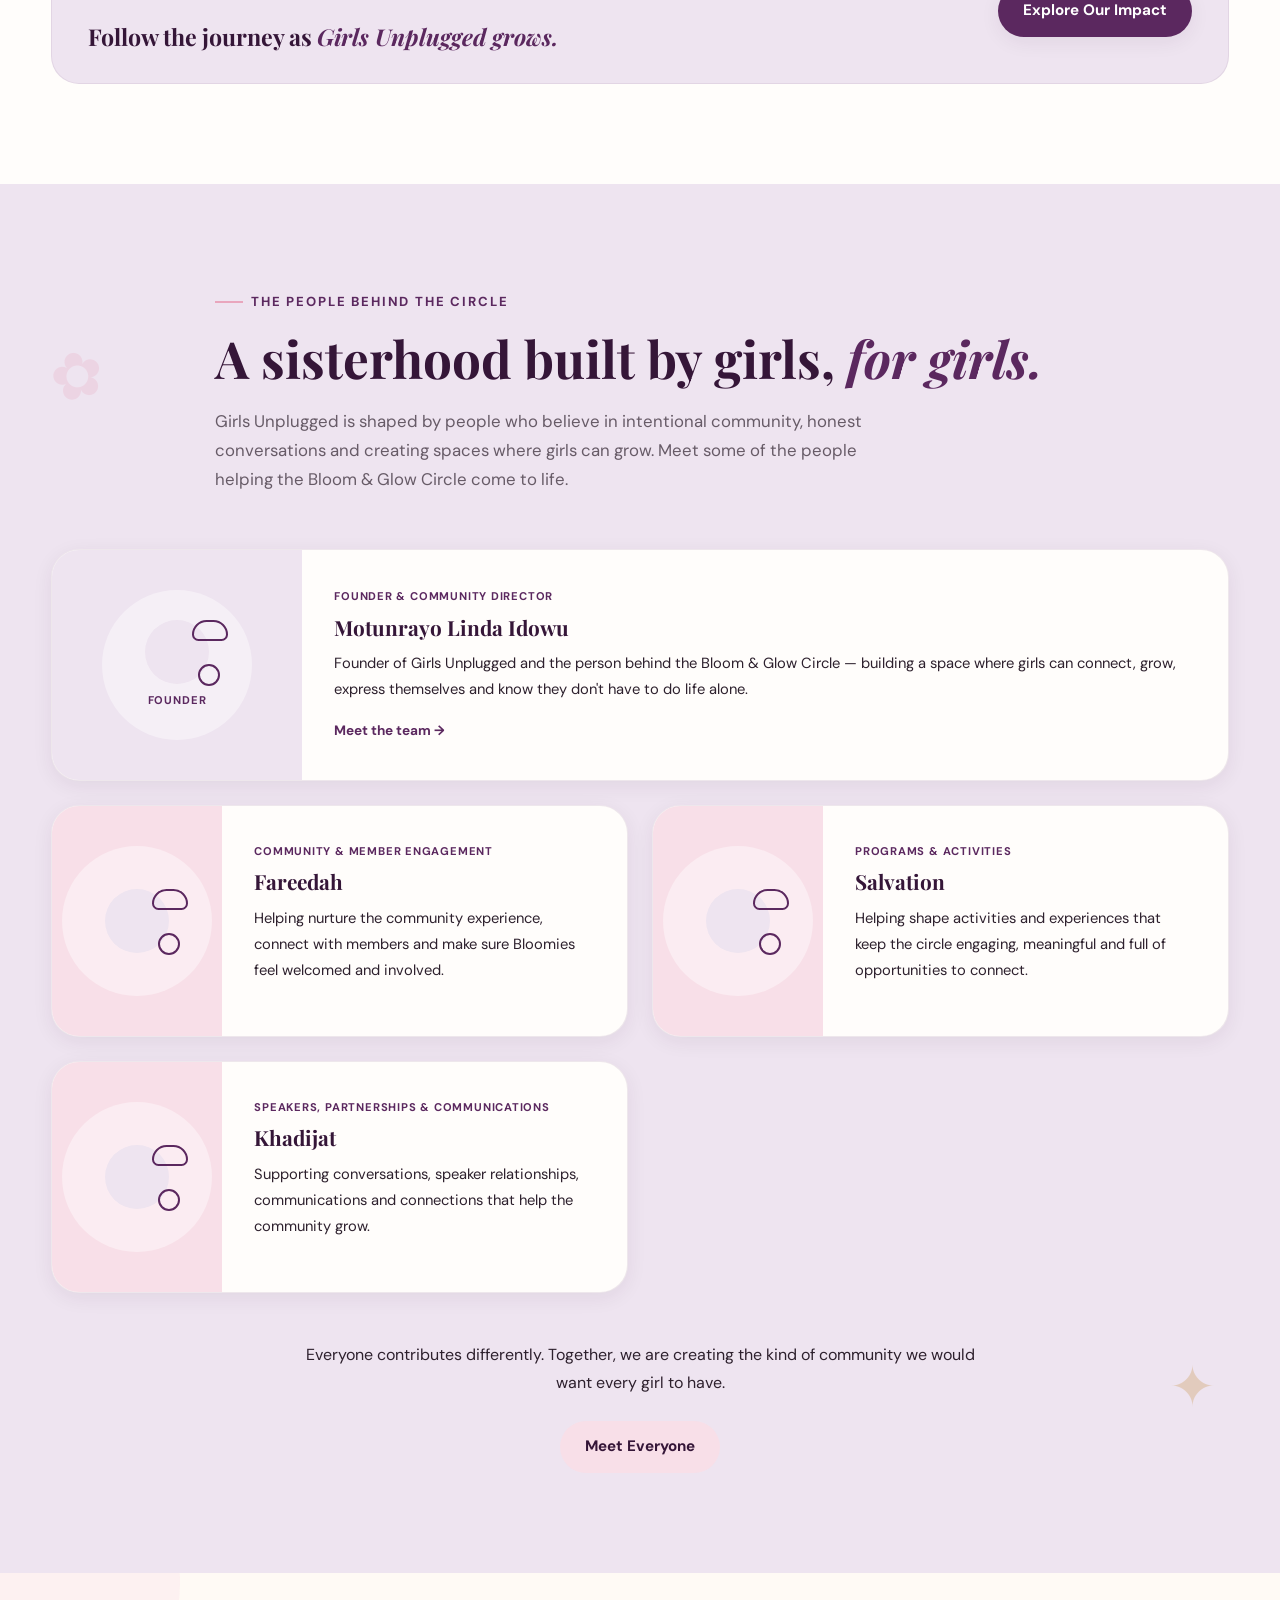
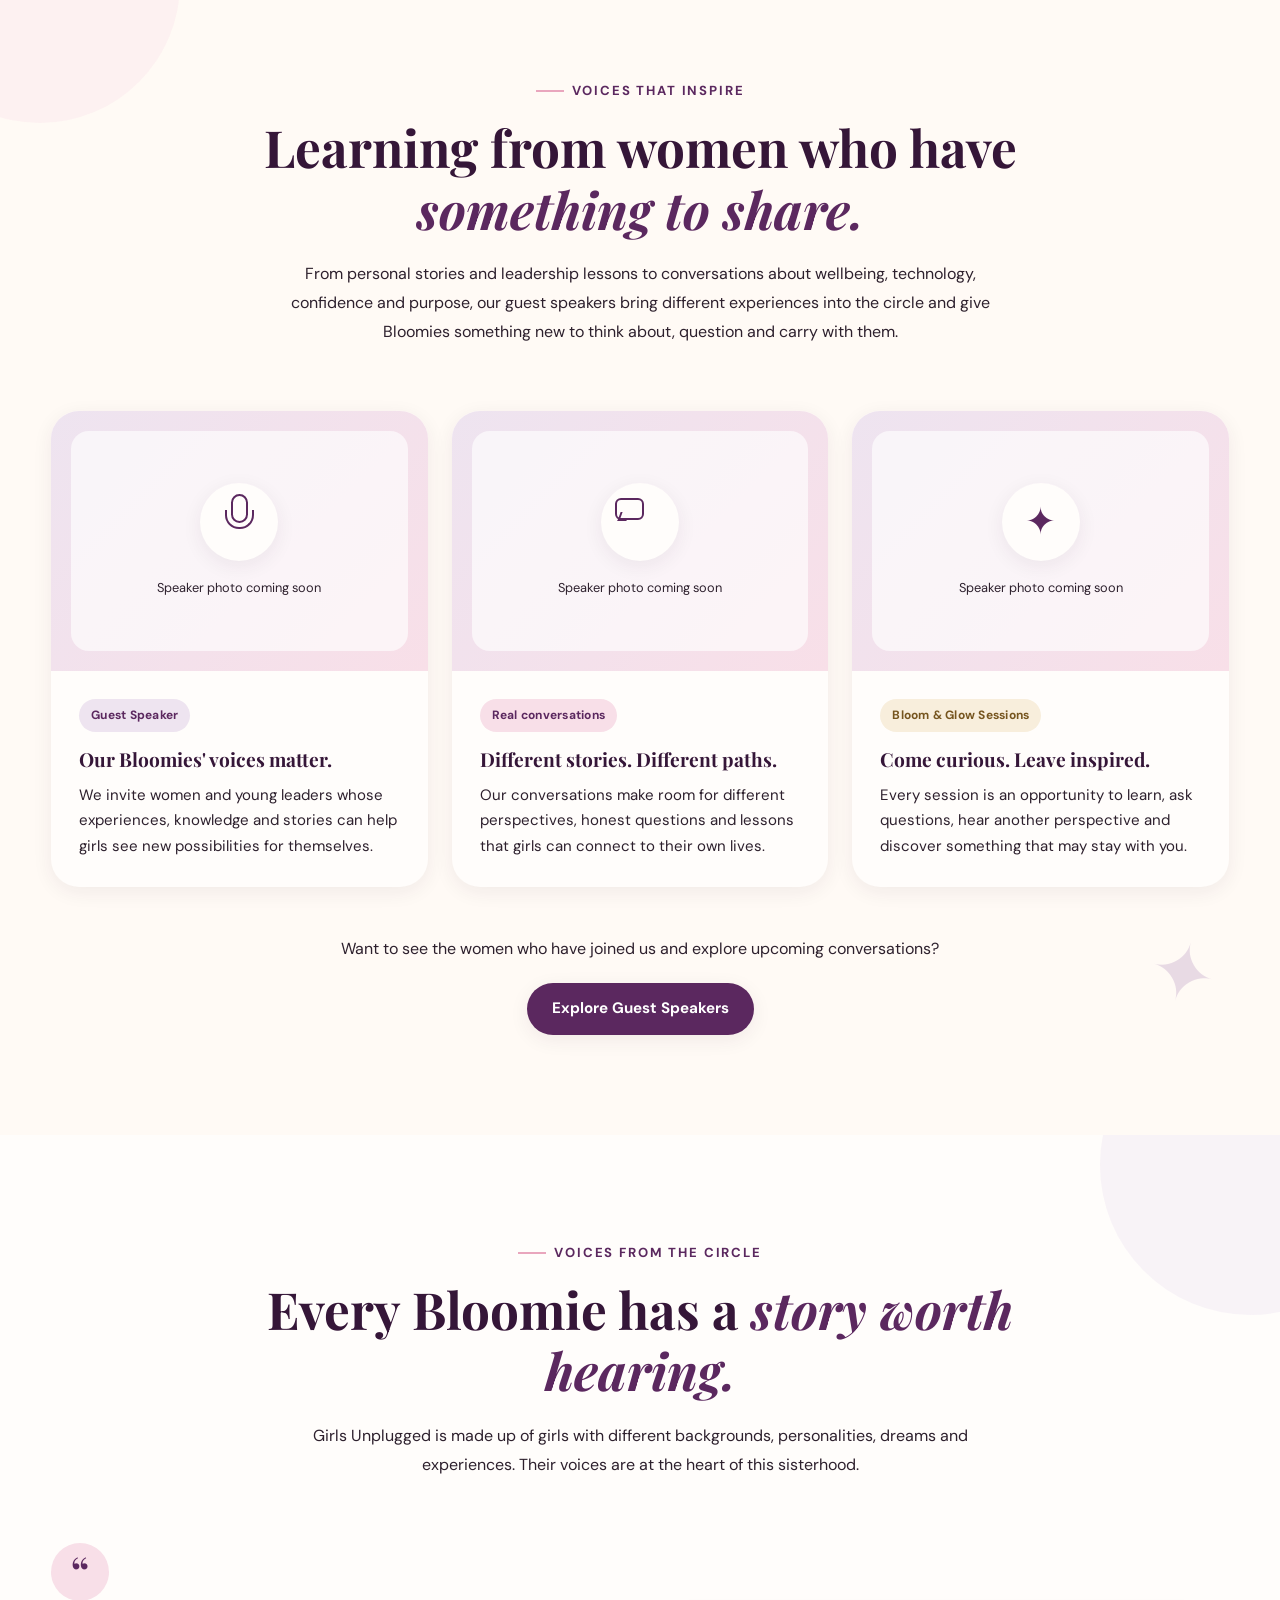
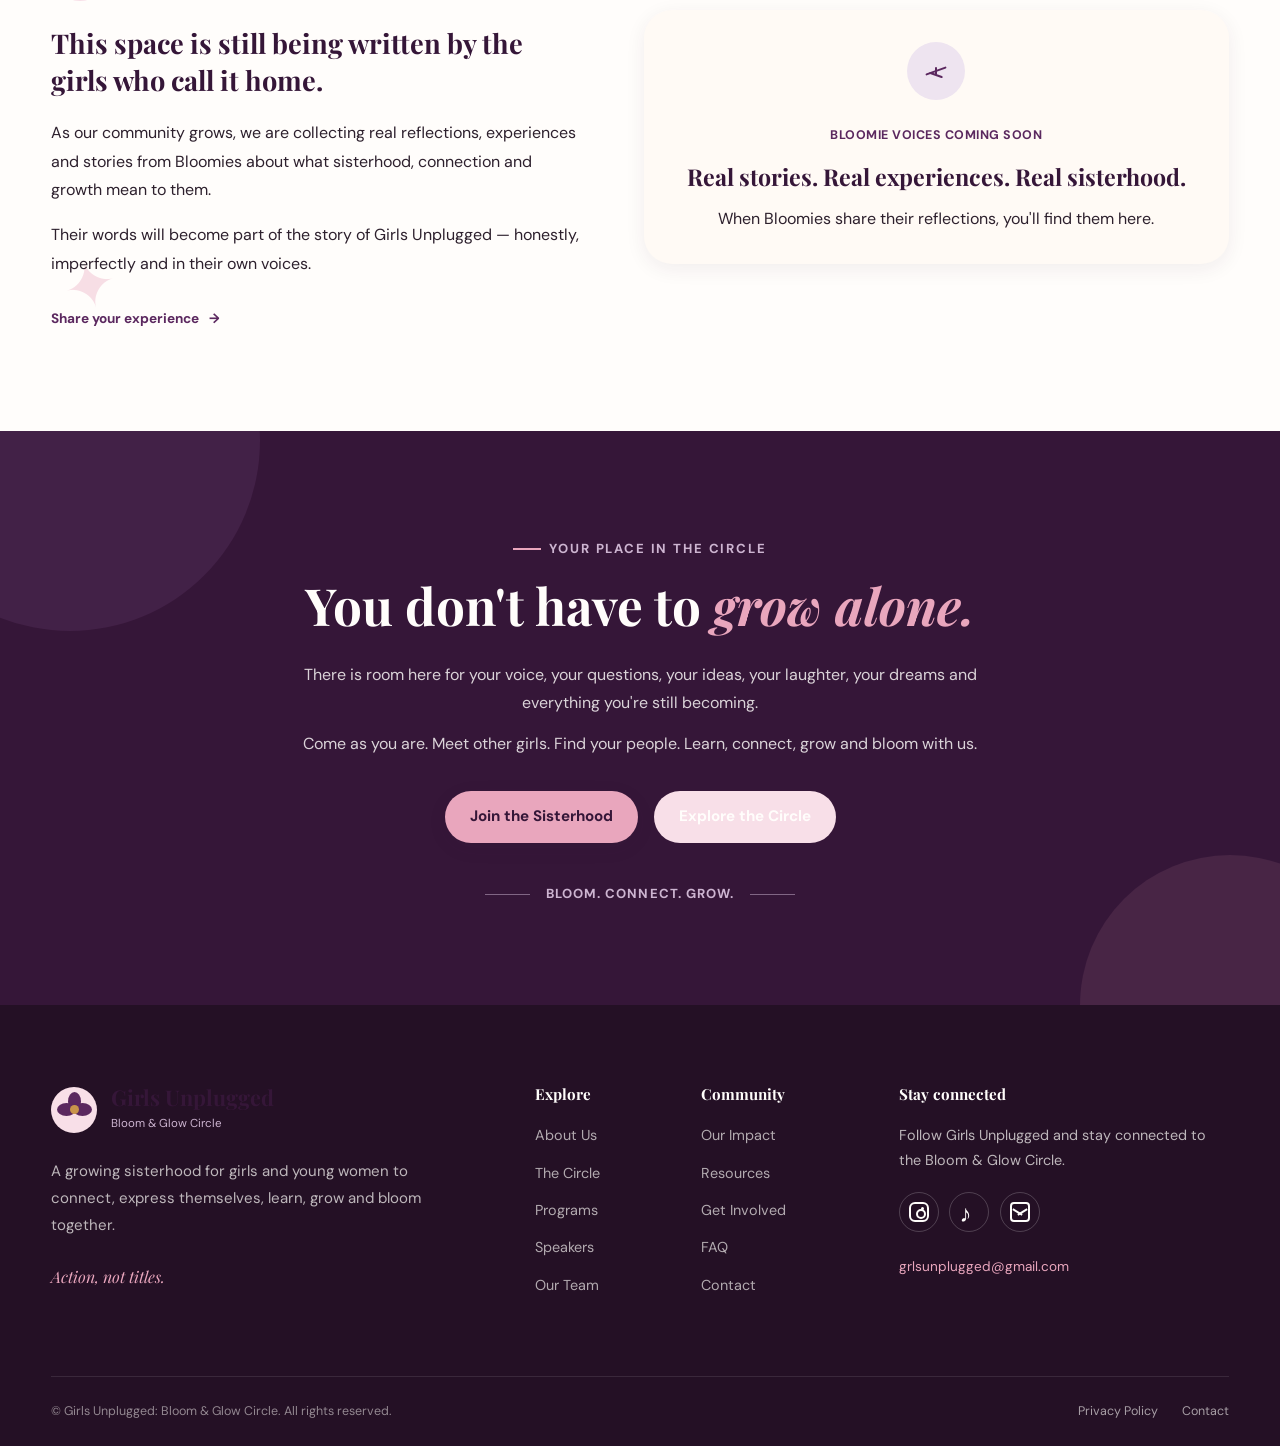
==== commit cb08c591: "Update index.html" ====
--- a/index.html
+++ b/index.html
@@ -1451,13 +1451,24 @@
   </main>
 
 
-  <!-- =====================================
+    <!-- =====================================
        JAVASCRIPT
   ====================================== -->
 
-  <script src="script.js"></script>
-  <script src="animation.js"></script>
-  <script src="navigation.js"></script>
+  <script
+    src="navigation.js"
+    defer
+  ></script>
+
+  <script
+    src="animations.js"
+    defer
+  ></script>
+
+  <script
+    src="script.js"
+    defer
+  ></script>
 
 </body>
 
--- a/style.css
+++ b/style.css
@@ -5337,3 +5337,460 @@
     }
 
 }
+
+
+/* ========================================
+   FAQ PAGE
+======================================== */
+
+.page-hero {
+
+    padding:
+        5rem 0 3rem;
+
+    text-align:
+        center;
+
+}
+
+
+.page-hero .container {
+
+    max-width:
+        780px;
+
+}
+
+
+.page-hero h1 {
+
+    margin:
+        0.5rem auto 1rem;
+
+    max-width:
+        720px;
+
+}
+
+
+.page-hero p {
+
+    max-width:
+        680px;
+
+    margin:
+        0 auto;
+
+    color:
+        var(--text-muted, #6f6470);
+
+    line-height:
+        1.8;
+
+}
+
+
+/* ========================================
+   FAQ LIST
+======================================== */
+
+.faq-section {
+
+    padding-top:
+        2rem;
+
+}
+
+
+.faq-list {
+
+    width:
+        min(
+            100%,
+            850px
+        );
+
+    margin:
+        0 auto;
+
+    display:
+        flex;
+
+    flex-direction:
+        column;
+
+    gap:
+        1rem;
+
+}
+
+
+/* ========================================
+   FAQ ITEM
+======================================== */
+
+.faq-item {
+
+    background:
+        var(
+            --white,
+            #ffffff
+        );
+
+    border:
+        1px solid
+        rgba(
+            107,
+            63,
+            105,
+            0.12
+        );
+
+    border-radius:
+        18px;
+
+    overflow:
+        hidden;
+
+    box-shadow:
+        0 8px 30px
+        rgba(
+            53,
+            27,
+            53,
+            0.05
+        );
+
+    transition:
+        border-color 0.25s ease,
+        box-shadow 0.25s ease;
+
+}
+
+
+.faq-item:hover {
+
+    border-color:
+        rgba(
+            107,
+            63,
+            105,
+            0.25
+        );
+
+    box-shadow:
+        0 12px 35px
+        rgba(
+            53,
+            27,
+            53,
+            0.08
+        );
+
+}
+
+
+/* ========================================
+   FAQ QUESTION
+======================================== */
+
+.faq-item summary {
+
+    display:
+        flex;
+
+    align-items:
+        center;
+
+    justify-content:
+        space-between;
+
+    gap:
+        1rem;
+
+    padding:
+        1.35rem 1.5rem;
+
+    cursor:
+        pointer;
+
+    list-style:
+        none;
+
+    color:
+        var(
+            --deep-plum,
+            #351b35
+        );
+
+    font-size:
+        1.05rem;
+
+    font-weight:
+        700;
+
+}
+
+
+.faq-item summary::-webkit-details-marker {
+
+    display:
+        none;
+
+}
+
+
+.faq-item summary::after {
+
+    content:
+        "+";
+
+    flex-shrink:
+        0;
+
+    width:
+        32px;
+
+    height:
+        32px;
+
+    display:
+        flex;
+
+    align-items:
+        center;
+
+    justify-content:
+        center;
+
+    border-radius:
+        50%;
+
+    background:
+        var(
+            --soft-lavender,
+            #f1e8f5
+        );
+
+    color:
+        var(
+            --plum,
+            #6b3f69
+        );
+
+    font-size:
+        1.25rem;
+
+    line-height:
+        1;
+
+    transition:
+        transform 0.25s ease,
+        background 0.25s ease;
+
+}
+
+
+.faq-item[open]
+summary::after {
+
+    content:
+        "−";
+
+    transform:
+        rotate(180deg);
+
+    background:
+        var(
+            --soft-pink,
+            #fce8ef
+        );
+
+}
+
+
+/* ========================================
+   FAQ ANSWER
+======================================== */
+
+.faq-answer {
+
+    padding:
+        0 1.5rem 1.5rem;
+
+}
+
+
+.faq-answer p {
+
+    margin:
+        0;
+
+    color:
+        var(
+            --text-muted,
+            #6f6470
+        );
+
+    line-height:
+        1.8;
+
+    max-width:
+        700px;
+
+}
+
+
+/* ========================================
+   FAQ FOCUS
+======================================== */
+
+.faq-item summary:focus-visible {
+
+    outline:
+        3px solid
+        rgba(
+            107,
+            63,
+            105,
+            0.25
+        );
+
+    outline-offset:
+        -3px;
+
+}
+
+
+/* ========================================
+   FAQ MOBILE
+======================================== */
+
+@media (max-width: 768px) {
+
+    .page-hero {
+
+        padding:
+            4rem 0 2.5rem;
+
+    }
+
+
+    .page-hero h1 {
+
+        font-size:
+            clamp(
+                2rem,
+                9vw,
+                3rem
+            );
+
+        line-height:
+            1.1;
+
+    }
+
+
+    .page-hero p {
+
+        font-size:
+            0.98rem;
+
+        line-height:
+            1.7;
+
+    }
+
+
+    .faq-section {
+
+        padding-top:
+            1rem;
+
+    }
+
+
+    .faq-item {
+
+        border-radius:
+            15px;
+
+    }
+
+
+    .faq-item summary {
+
+        padding:
+            1.1rem;
+
+        font-size:
+            0.98rem;
+
+    }
+
+
+    .faq-item summary::after {
+
+        width:
+            29px;
+
+        height:
+            29px;
+
+        font-size:
+            1.1rem;
+
+    }
+
+
+    .faq-answer {
+
+        padding:
+            0 1.1rem 1.2rem;
+
+    }
+
+
+    .faq-answer p {
+
+        font-size:
+            0.95rem;
+
+    }
+
+}
+
+
+/* ========================================
+   FAQ SMALL PHONES
+======================================== */
+
+@media (max-width: 480px) {
+
+    .page-hero {
+
+        padding:
+            3.5rem 0 2rem;
+
+    }
+
+
+    .faq-item summary {
+
+        align-items:
+            flex-start;
+
+    }
+
+
+    .faq-item summary::after {
+
+        margin-top:
+            1px;
+
+    }
+
+}
+
+
+/* designed by Motunrayo Linda Idowu */
--- a/responsive.css
+++ b/responsive.css
@@ -5,1179 +5,679 @@
 
 
 /* ========================================
-   LARGE TABLETS / SMALL LAPTOPS
-   ======================================== */
-
-@media (max-width: 1100px) {
-
-  .container {
-    width: min(94%, 1000px);
-  }
-
-  .hero-content {
-    gap: 45px;
-  }
-
-  .grid-3 {
-    grid-template-columns: repeat(2, 1fr);
-  }
-
-  .grid-4 {
-    grid-template-columns: repeat(2, 1fr);
-  }
-
-  .stats-grid {
-    grid-template-columns: repeat(2, 1fr);
-  }
+   TABLET
+======================================== */
+
+@media (max-width: 1024px) {
+
+    .container {
+
+        width: min(
+            92%,
+            1100px
+        );
+
+    }
+
+
+    .nav-links {
+
+        gap: 1rem;
+
+    }
+
+
+    .nav-links a {
+
+        font-size: 0.9rem;
+
+    }
+
+
+    .hero {
+
+        padding:
+            5rem 0;
+
+    }
+
+
+    .hero-content {
+
+        max-width:
+            700px;
+
+    }
+
+
+    .team-grid {
+
+        grid-template-columns:
+            repeat(2, 1fr);
+
+    }
+
+
+    .values-grid {
+
+        grid-template-columns:
+            repeat(2, 1fr);
+
+    }
+
+
+    .contact-grid {
+
+        grid-template-columns:
+            repeat(2, 1fr);
+
+    }
+
 }
 
 
 /* ========================================
-   TABLETS
-   ======================================== */
+   MOBILE NAVIGATION
+======================================== */
 
 @media (max-width: 900px) {
 
-  :root {
-    --section-padding: 80px;
-  }
-
-  .container {
-    width: min(92%, 760px);
-  }
-
-  h1 {
-    font-size: clamp(2.7rem, 8vw, 4.5rem);
-  }
-
-  h2 {
-    font-size: clamp(2.1rem, 6vw, 3.2rem);
-  }
-
-  .hero-content {
-    grid-template-columns: 1fr;
-    text-align: center;
-  }
-
-  .hero-text {
-    max-width: 700px;
-    margin-inline: auto;
-  }
-
-  .hero-text p {
-    margin-inline: auto;
-  }
-
-  .hero-buttons {
-    justify-content: center;
-  }
-
-  .hero-image {
-    max-width: 600px;
-    margin-inline: auto;
-  }
-
-  .about-grid,
-  .story-grid,
-  .founder-grid,
-  .impact-grid {
-    grid-template-columns: 1fr;
-  }
-
-  .image-wrapper {
-    max-height: 600px;
-  }
-
-  .grid-3 {
-    grid-template-columns: repeat(2, 1fr);
-  }
-
-  .timeline {
-    padding-left: 35px;
-  }
+    .nav-links {
+
+        display: none;
+
+    }
+
+
+    .menu-toggle {
+
+        display: flex;
+
+        flex-direction:
+            column;
+
+        justify-content:
+            center;
+
+        align-items:
+            center;
+
+        gap: 5px;
+
+        width: 44px;
+
+        height: 44px;
+
+        padding: 0;
+
+        border: 0;
+
+        background:
+            transparent;
+
+        cursor: pointer;
+
+        position: relative;
+
+        z-index: 1002;
+
+    }
+
+
+    .menu-toggle span {
+
+        display: block;
+
+        width: 24px;
+
+        height: 2px;
+
+        border-radius: 2px;
+
+        background:
+            currentColor;
+
+        transition:
+            transform 0.25s ease,
+            opacity 0.25s ease;
+
+    }
+
+
+    .menu-toggle.active
+    span:nth-child(1) {
+
+        transform:
+            translateY(7px)
+            rotate(45deg);
+
+    }
+
+
+    .menu-toggle.active
+    span:nth-child(2) {
+
+        opacity: 0;
+
+    }
+
+
+    .menu-toggle.active
+    span:nth-child(3) {
+
+        transform:
+            translateY(-7px)
+            rotate(-45deg);
+
+    }
+
+
+    .mobile-menu {
+
+        display: block;
+
+        position: fixed;
+
+        top: 0;
+
+        left: 0;
+
+        right: 0;
+
+        bottom: 0;
+
+        padding:
+            90px 1.5rem 2rem;
+
+        background:
+            var(--warm-white, #fffaf7);
+
+        z-index: 1000;
+
+        overflow-y: auto;
+
+        opacity: 0;
+
+        visibility: hidden;
+
+        transform:
+            translateY(-15px);
+
+        transition:
+            opacity 0.25s ease,
+            visibility 0.25s ease,
+            transform 0.25s ease;
+
+    }
+
+
+    .mobile-menu.active {
+
+        opacity: 1;
+
+        visibility: visible;
+
+        transform:
+            translateY(0);
+
+    }
+
+
+    .mobile-menu nav {
+
+        display: flex;
+
+        flex-direction:
+            column;
+
+        gap: 0.35rem;
+
+        width: min(
+            100%,
+            520px
+        );
+
+        margin:
+            0 auto;
+
+    }
+
+
+    .mobile-menu a {
+
+        display: block;
+
+        padding:
+            0.9rem 1rem;
+
+        border-radius:
+            12px;
+
+        color:
+            var(--deep-plum, #351b35);
+
+        text-decoration:
+            none;
+
+        font-weight:
+            600;
+
+        transition:
+            background 0.2s ease,
+            color 0.2s ease;
+
+    }
+
+
+    .mobile-menu a:hover,
+    .mobile-menu a:focus-visible {
+
+        background:
+            var(--soft-lavender, #f1e8f5);
+
+        color:
+            var(--plum, #6b3f69);
+
+    }
+
+
+    .mobile-menu a.active {
+
+        background:
+            var(--soft-pink, #fce8ef);
+
+        color:
+            var(--plum, #6b3f69);
+
+    }
+
+
+    body.menu-open {
+
+        overflow: hidden;
+
+    }
+
 }
 
 
 /* ========================================
-   LARGE PHONES
-   ======================================== */
-
-@media (max-width: 700px) {
-
-  :root {
-    --section-padding: 70px;
-  }
-
-  .container {
-    width: 90%;
-  }
-
-  body {
-    font-size: 0.95rem;
-  }
-
-  h1 {
-    font-size: clamp(2.4rem, 11vw, 3.5rem);
-  }
-
-  h2 {
-    font-size: clamp(2rem, 9vw, 2.8rem);
-  }
-
-  h3 {
-    font-size: 1.6rem;
-  }
-
-  .section-heading p {
-    font-size: 0.98rem;
-  }
-
-  .grid-2,
-  .grid-3,
-  .grid-4 {
-    grid-template-columns: 1fr;
-  }
-
-  .stats-grid {
-    grid-template-columns: repeat(2, 1fr);
-    gap: 12px;
-  }
-
-  .stat-number {
-    font-size: 2.5rem;
-  }
-
-  .stat-label {
-    font-size: 0.82rem;
-  }
-
-  .card {
-    border-radius: 22px;
-  }
-
-  .button-group {
-    width: 100%;
-  }
-
-  .button-group .btn {
-    width: 100%;
-  }
-
-  .section-label {
-    font-size: 0.75rem;
-  }
+   MOBILE
+======================================== */
+
+@media (max-width: 768px) {
+
+    html {
+
+        font-size:
+            15px;
+
+    }
+
+
+    .container {
+
+        width:
+            min(
+                92%,
+                680px
+            );
+
+    }
+
+
+    section {
+
+        padding:
+            4rem 0;
+
+    }
+
+
+    .hero {
+
+        min-height:
+            auto;
+
+        padding:
+            4rem 0;
+
+    }
+
+
+    .hero h1 {
+
+        font-size:
+            clamp(
+                2.2rem,
+                9vw,
+                3.5rem
+            );
+
+        line-height:
+            1.05;
+
+    }
+
+
+    .hero p {
+
+        max-width:
+            100%;
+
+    }
+
+
+    .section-title {
+
+        font-size:
+            clamp(
+                1.8rem,
+                7vw,
+                2.6rem
+            );
+
+    }
+
+
+    .team-grid,
+    .values-grid,
+    .contact-grid {
+
+        grid-template-columns:
+            1fr;
+
+        gap:
+            1.25rem;
+
+    }
+
+
+    .team-card-content {
+
+        padding:
+            1.25rem;
+
+    }
+
+
+    .team-card h3 {
+
+        font-size:
+            1.25rem;
+
+    }
+
+
+    .founder-section {
+
+        padding:
+            3rem 0;
+
+    }
+
+
+    .split-content {
+
+        width:
+            100%;
+
+    }
+
+
+    .button,
+    .primary-button,
+    .btn {
+
+        min-height:
+            44px;
+
+        padding:
+            0.75rem 1rem;
+
+    }
+
+
+    .cta-section {
+
+        text-align:
+            center;
+
+    }
+
+
+    .cta-section
+    .button,
+    .cta-section
+    .primary-button {
+
+        width:
+            100%;
+
+        max-width:
+            320px;
+
+    }
+
+
+    .contact-form {
+
+        padding:
+            1.25rem;
+
+    }
+
+
+    .contact-card {
+
+        padding:
+            1.25rem;
+
+    }
+
+
+    .site-footer {
+
+        text-align:
+            center;
+
+    }
+
+
+    .footer-grid {
+
+        grid-template-columns:
+            1fr;
+
+        gap:
+            2rem;
+
+    }
+
+
+    .footer-links {
+
+        align-items:
+            center;
+
+    }
+
 }
 
 
 /* ========================================
-   MOBILE PHONES
-   ======================================== */
-
-@media (max-width: 500px) {
-
-  :root {
-    --section-padding: 60px;
-  }
-
-  .container {
-    width: 91%;
-  }
-
-  h1 {
-    font-size: clamp(2.25rem, 12vw, 3rem);
-  }
-
-  h2 {
-    font-size: clamp(1.9rem, 10vw, 2.5rem);
-  }
-
-  h3 {
-    font-size: 1.45rem;
-  }
-
-  p {
-    line-height: 1.65;
-  }
-
-  .section-heading {
-    margin-bottom: 35px;
-  }
-
-  .stats-grid {
-    grid-template-columns: 1fr 1fr;
-  }
-
-  .stat-card {
-    min-height: 135px;
-    padding: 22px 10px;
-  }
-
-  .stat-number {
-    font-size: 2.2rem;
-  }
-
-  .btn {
-    min-height: 50px;
-    padding: 12px 20px;
-    font-size: 0.9rem;
-  }
-
-  .image-wrapper {
-    border-radius: 22px;
-  }
-}
-
-
-/* ========================================
-   VERY SMALL PHONES
-   ======================================== */
-
-@media (max-width: 360px) {
-
-  .container {
-    width: 92%;
-  }
-
-  h1 {
-    font-size: 2.15rem;
-  }
-
-  h2 {
-    font-size: 1.85rem;
-  }
-
-  .stats-grid {
-    grid-template-columns: 1fr;
-  }
-
-  .stat-card {
-    min-height: auto;
-  }
+   SMALL PHONES
+======================================== */
+
+@media (max-width: 480px) {
+
+    .container {
+
+        width:
+            90%;
+
+    }
+
+
+    section {
+
+        padding:
+            3.25rem 0;
+
+    }
+
+
+    .hero {
+
+        padding:
+            3rem 0;
+
+    }
+
+
+    .hero h1 {
+
+        font-size:
+            2.15rem;
+
+    }
+
+
+    .hero p {
+
+        font-size:
+            0.98rem;
+
+    }
+
+
+    .section-label {
+
+        font-size:
+            0.78rem;
+
+    }
+
+
+    .section-title {
+
+        font-size:
+            1.85rem;
+
+    }
+
+
+    .logo-text strong {
+
+        font-size:
+            0.95rem;
+
+    }
+
+
+    .logo-text small {
+
+        font-size:
+            0.68rem;
+
+    }
+
+
+    .logo-mark {
+
+        font-size:
+            1.35rem;
+
+    }
+
+
+    .mobile-menu {
+
+        padding-left:
+            1rem;
+
+        padding-right:
+            1rem;
+
+    }
+
+
+    .mobile-menu a {
+
+        padding:
+            0.85rem;
+
+    }
+
+
+    .button,
+    .primary-button,
+    .btn {
+
+        width:
+            100%;
+
+    }
+
+
+    .team-card-socials {
+
+        flex-wrap:
+            wrap;
+
+    }
+
 }
 
 
 /* ========================================
    LANDSCAPE PHONES
-   ======================================== */
-
-@media (max-height: 500px) and (orientation: landscape) {
-
-  :root {
-    --section-padding: 55px;
-  }
-
-  .hero {
-    min-height: auto;
-    padding: 80px 0;
-  }
+======================================== */
+
+@media (
+    max-width: 900px
+) and (
+    orientation: landscape
+) {
+
+    .mobile-menu {
+
+        padding-top:
+            75px;
+
+    }
+
+
+    .mobile-menu nav {
+
+        display:
+            grid;
+
+        grid-template-columns:
+            repeat(2, 1fr);
+
+    }
+
 }
 
 
 /* ========================================
-   TOUCH DEVICES
-   ======================================== */
-
-@media (hover: none) {
-
-  .card:hover {
-    transform: none;
-    box-shadow: var(--shadow-sm);
-  }
-
-  .image-wrapper:hover img {
-    transform: none;
-  }
-
-  .btn:hover {
-    transform: none;
-  }
+   ACCESSIBILITY
+======================================== */
+
+@media (
+    prefers-reduced-motion: reduce
+) {
+
+    .mobile-menu,
+    .menu-toggle span {
+
+        transition:
+            none;
+
+    }
+
 }
 
-/* =========================================
-   HOMEPAGE NEW SECTIONS — MOBILE
-========================================= */
-
-@media (max-width: 900px) {
-
-  /* Guest Speakers */
-  .speakers-preview-grid {
-    grid-template-columns: repeat(2, 1fr);
-  }
-
-  .speaker-preview-card:last-child {
-    grid-column: 1 / -1;
-    max-width: 500px;
-    width: 100%;
-    justify-self: center;
-  }
-
-  /* Voices */
-  .voices-content {
-    grid-template-columns: 1fr;
-    gap: 2.5rem;
-  }
-
-  .voices-message {
-    max-width: 700px;
-  }
-
-  /* Footer */
-  .footer-main {
-    grid-template-columns: 1fr 1fr;
-    gap: 3rem;
-  }
-
-  .footer-brand {
-    grid-column: 1 / -1;
-    max-width: 650px;
-  }
-
-  .footer-connect {
-    grid-column: 1 / -1;
-    max-width: 500px;
-  }
-}
-
-@media (max-width: 700px) {
-
-  /* Guest Speakers */
-  .speakers-preview-grid {
-    grid-template-columns: 1fr;
-  }
-
-  .speaker-preview-card:last-child {
-    grid-column: auto;
-    max-width: none;
-  }
-
-  .speaker-preview-image {
-    height: 240px;
-  }
-
-  /* Voices */
-  .voices-heading {
-    margin-bottom: 2.5rem;
-  }
-
-  .voices-message h3 {
-    font-size: 1.45rem;
-  }
-
-  .voices-image {
-    height: 240px;
-  }
-
-  /* Final CTA */
-  .final-cta-buttons {
-    flex-direction: column;
-    width: 100%;
-  }
-
-  .final-cta-buttons .btn {
-    width: 100%;
-    max-width: 320px;
-  }
-
-  .final-cta-note {
-    gap: 0.65rem;
-  }
-
-  .cta-line {
-    width: 30px;
-  }
-
-  /* Footer */
-  .footer-main {
-    grid-template-columns: 1fr;
-    gap: 2.5rem;
-    padding: 4rem 0 3rem;
-  }
-
-  .footer-brand,
-  .footer-connect {
-    grid-column: auto;
-  }
-
-  .footer-links {
-    gap: 2rem;
-  }
-
-  .footer-bottom {
-    flex-direction: column;
-    align-items: flex-start;
-  }
-}
-
-@media (max-width: 500px) {
-
-  .speakers-preview-image {
-    height: 220px;
-  }
-
-  .speaker-preview-content {
-    padding: 1.5rem;
-  }
-
-  .voices-message h3 {
-    font-size: 1.35rem;
-  }
-
-  .voices-placeholder-card {
-    padding: 1.5rem;
-  }
-
-  .final-cta-content > p {
-    font-size: 0.94rem;
-  }
-
-  .final-cta-note {
-    font-size: 0.72rem;
-  }
-
-  .footer-links {
-    grid-template-columns: 1fr 1fr;
-  }
-
-  .footer-bottom-links {
-    flex-wrap: wrap;
-    gap: 1rem;
-  }
-}
-
-
-/* =========================================
-   HOMEPAGE NEW SECTIONS — MOBILE FIX
-========================================= */
-
-@media (max-width: 900px) {
-
-  .speakers-preview-grid {
-    grid-template-columns: repeat(2, minmax(0, 1fr));
-  }
-
-  .speaker-preview-card {
-    min-width: 0;
-  }
-
-  .speaker-preview-card:last-child {
-    grid-column: 1 / -1;
-    max-width: 500px;
-    width: 100%;
-    justify-self: center;
-  }
-
-  .voices-content {
-    grid-template-columns: minmax(0, 1fr);
-  }
-
-  .voices-message,
-  .voices-placeholder {
-    min-width: 0;
-    max-width: 100%;
-  }
-
-  .footer-main {
-    grid-template-columns: repeat(2, minmax(0, 1fr));
-  }
-
-  .footer-brand {
-    grid-column: 1 / -1;
-    min-width: 0;
-  }
-
-  .footer-connect {
-    min-width: 0;
-  }
-
-  .footer-links {
-    min-width: 0;
-  }
-}
-
-
-@media (max-width: 700px) {
-
-  /* Prevent individual sections from becoming wider
-     than the phone viewport */
-
-  .section,
-  .section-small {
-    width: 100%;
-    max-width: 100%;
-    overflow: hidden;
-  }
-
-  .container {
-    width: 100%;
-    max-width: 100%;
-    box-sizing: border-box;
-  }
-
-  /* Guest Speakers */
-
-  .speakers-preview-grid {
-    grid-template-columns: minmax(0, 1fr);
-    width: 100%;
-  }
-
-  .speaker-preview-card,
-  .speaker-preview-card:last-child {
-    width: 100%;
-    max-width: 100%;
-    grid-column: auto;
-  }
-
-  .speaker-preview-image {
-    height: 230px;
-  }
-
-  .speaker-preview-content {
-    min-width: 0;
-  }
-
-  /* Voices */
-
-  .voices-content {
-    grid-template-columns: minmax(0, 1fr);
-    width: 100%;
-  }
-
-  .voices-message,
-  .voices-placeholder {
-    width: 100%;
-    max-width: 100%;
-    min-width: 0;
-  }
-
-  .voices-image {
-    width: 100%;
-    max-width: 100%;
-  }
-
-  .voices-placeholder-card {
-    width: 100%;
-    box-sizing: border-box;
-  }
-
-  /* Final CTA */
-
-  .final-cta-content {
-    width: 100%;
-    max-width: 100%;
-  }
-
-  .final-cta-buttons {
-    width: 100%;
-    flex-direction: column;
-  }
-
-  .final-cta-buttons .btn {
-    width: 100%;
-    max-width: 320px;
-    box-sizing: border-box;
-  }
-
-  /* Footer */
-
-  .footer-main {
-    grid-template-columns: minmax(0, 1fr);
-    width: 100%;
-  }
-
-  .footer-brand,
-  .footer-links,
-  .footer-connect {
-    width: 100%;
-    max-width: 100%;
-    min-width: 0;
-    grid-column: auto;
-  }
-
-  .footer-links {
-    grid-template-columns: repeat(2, minmax(0, 1fr));
-  }
-
-  .footer-column {
-    min-width: 0;
-  }
-
-  .footer-bottom {
-    flex-direction: column;
-    align-items: flex-start;
-  }
-}
-
-
-@media (max-width: 500px) {
-
-  .container {
-    padding-left: 1rem;
-    padding-right: 1rem;
-  }
-
-  .speakers-preview-image {
-    height: 210px;
-  }
-
-  .voices-message h3 {
-    font-size: 1.35rem;
-  }
-
-  .voices-placeholder-card {
-    padding: 1.5rem;
-  }
-
-  .final-cta-buttons .btn {
-    max-width: 100%;
-  }
-
-  .footer-links {
-    grid-template-columns: minmax(0, 1fr) minmax(0, 1fr);
-    gap: 1.5rem;
-  }
-
-  .footer-bottom-links {
-    flex-wrap: wrap;
-  }
-}
-
-
-/* =========================================
-   GLOBAL MOBILE OVERFLOW FIX
-========================================= */
-
-@media (max-width: 700px) {
-
-  html,
-  body {
-    width: 100%;
-    max-width: 100%;
-    overflow-x: hidden;
-  }
-
-  *,
-  *::before,
-  *::after {
-    box-sizing: border-box;
-  }
-
-  .container {
-    width: 100%;
-    max-width: 100%;
-    padding-left: 1rem;
-    padding-right: 1rem;
-  }
-
-  .section,
-  .section-small {
-    width: 100%;
-    max-width: 100%;
-    overflow: hidden;
-  }
-
-  /* Make every major homepage grid become one
-     comfortable mobile column */
-
-  .welcome-grid,
-  .welcome-cards,
-  .why-grid,
-  .values-grid,
-  .circle-preview-grid,
-  .borders-grid,
-  .impact-preview-grid,
-  .team-preview-grid,
-  .speakers-preview-grid,
-  .voices-content {
-    width: 100%;
-    max-width: 100%;
-    grid-template-columns: minmax(0, 1fr);
-  }
-
-  /* Stop individual cards from forcing the page wider */
-
-  .welcome-card,
-  .why-card,
-  .value-card,
-  .circle-preview-card,
-  .impact-preview-card,
-  .team-preview-card,
-  .speaker-preview-card,
-  .voices-message,
-  .voices-placeholder,
-  .voices-placeholder-card {
-    width: 100%;
-    max-width: 100%;
-    min-width: 0;
-  }
-
-  /* Make card contents wrap instead of overflowing */
-
-  .welcome-card *,
-  .why-card *,
-  .value-card *,
-  .circle-preview-card *,
-  .impact-preview-card *,
-  .team-preview-card *,
-  .speaker-preview-card *,
-  .voices-message *,
-  .voices-placeholder-card * {
-    max-width: 100%;
-    overflow-wrap: break-word;
-  }
-
-  /* Sisterhood / statistics */
-
-  .borders-stats,
-  .stats-grid,
-  .impact-stats {
-    width: 100%;
-    max-width: 100%;
-    grid-template-columns: minmax(0, 1fr);
-  }
-
-  .stat-card {
-    width: 100%;
-    max-width: 100%;
-    min-width: 0;
-  }
-
-  /* Buttons */
-
-  .button-group,
-  .hero-buttons,
-  .final-cta-buttons {
-    width: 100%;
-    max-width: 100%;
-  }
-
-  .button-group .btn,
-  .hero-buttons .btn,
-  .final-cta-buttons .btn {
-    max-width: 100%;
-  }
-
-  /* Images */
-
-  img {
-    max-width: 100%;
-  }
-
-  .hero-image,
-  .hero-image-main,
-  .hero-placeholder,
-  .voices-image {
-    max-width: 100%;
-  }
-
-  /* Text */
-
-  h1,
-  h2,
-  h3,
-  h4,
-  p {
-    max-width: 100%;
-    overflow-wrap: break-word;
-  }
-
-  /* Footer */
-
-  .footer-main,
-  .footer-links {
-    width: 100%;
-    max-width: 100%;
-  }
-
-  .footer-brand,
-  .footer-connect,
-  .footer-column {
-    min-width: 0;
-    max-width: 100%;
-  }
-}
-
-
-/* =========================================
-   MOBILE CARD LAYOUT — FINAL FIX
-========================================= */
-
-@media (max-width: 700px) {
-
-  /* -------------------------------
-     WELCOME CARDS
-  ------------------------------- */
-
-  .welcome-grid {
-    display: grid;
-    grid-template-columns: 1fr;
-    gap: 2rem;
-  }
-
-  .welcome-cards {
-    display: grid;
-    grid-template-columns: 1fr;
-    gap: 1.25rem;
-  }
-
-  .welcome-card {
-    width: 100%;
-    min-height: 0;
-    height: auto;
-    padding: 1.75rem;
-    overflow: visible;
-  }
-
-
-  /* -------------------------------
-     WHY WE EXIST CARDS
-  ------------------------------- */
-
-  .why-grid {
-    display: grid;
-    grid-template-columns: 1fr;
-    gap: 1.25rem;
-  }
-
-  .why-card {
-    width: 100%;
-    min-height: 0;
-    height: auto;
-    padding: 1.75rem;
-    overflow: visible;
-  }
-
-  .why-card h3 {
-    max-width: 100%;
-  }
-
-
-  /* -------------------------------
-     WHAT WE BELIEVE CARDS
-  ------------------------------- */
-
-  .values-grid {
-    display: grid;
-    grid-template-columns: 1fr;
-    gap: 1.25rem;
-  }
-
-  .value-card {
-    width: 100%;
-    min-height: 0;
-    height: auto;
-    padding: 1.75rem;
-    overflow: visible;
-  }
-
-
-  /* -------------------------------
-     BLOOM & GLOW CIRCLE CARDS
-  ------------------------------- */
-
-  .circle-week {
-    display: grid;
-    grid-template-columns: 1fr;
-    gap: 1.25rem;
-  }
-
-  .circle-day {
-    width: 100%;
-    min-height: 0;
-    height: auto;
-    padding: 1.75rem;
-    overflow: hidden;
-  }
-
-
-  /* -------------------------------
-     SISTERHOOD WITHOUT BORDERS
-  ------------------------------- */
-
-  .borders-layout {
-    display: grid;
-    grid-template-columns: 1fr;
-    gap: 2.5rem;
-  }
-
-  .borders-story {
-    width: 100%;
-  }
-
-  .borders-visual {
-    width: min(100%, 420px);
-    margin-inline: auto;
-  }
-
-  .borders-content {
-    width: 100%;
-  }
-
-  .borders-stats {
-    display: grid;
-    grid-template-columns: 1fr;
-    gap: 1rem;
-  }
-
-  .border-stat {
-    width: 100%;
-    min-width: 0;
-  }
-
-  .borders-message {
-    width: 100%;
-    padding: 1.75rem;
-  }
-
-
-  /* -------------------------------
-     IMPACT CARDS
-  ------------------------------- */
-
-  .impact-preview-grid {
-    display: grid;
-    grid-template-columns: 1fr;
-    gap: 1.25rem;
-  }
-
-  .impact-preview-card {
-    width: 100%;
-    min-height: 0;
-    height: auto;
-    padding: 1.75rem;
-    overflow: visible;
-  }
-
-  .impact-preview-card p {
-    max-width: 100%;
-  }
-
-  .impact-preview-link {
-    margin-top: 1rem;
-  }
-
-  .impact-preview-cta {
-    width: 100%;
-    flex-direction: column;
-    align-items: flex-start;
-  }
-
-
-  /* -------------------------------
-     TEAM CARDS
-     Make them behave like
-     the Speaker cards
-  ------------------------------- */
-
-  .team-preview-grid {
-    display: grid;
-    grid-template-columns: 1fr;
-    gap: 1.25rem;
-  }
-
-  .team-preview-card,
-  .team-founder-card {
-    display: block;
-    width: 100%;
-    min-width: 0;
-    height: auto;
-    min-height: 0;
-    overflow: hidden;
-  }
-
-  .team-preview-image,
-  .team-founder-image {
-    width: 100%;
-    min-height: 220px;
-    height: 220px;
-  }
-
-  .team-preview-content {
-    width: 100%;
-    padding: 1.75rem;
-  }
-
-  .team-role {
-    max-width: 100%;
-    overflow-wrap: break-word;
-  }
-
-  .team-preview-content h3,
-  .team-preview-content p {
-    max-width: 100%;
-    overflow-wrap: break-word;
-  }
-
-
-  /* -------------------------------
-     SPEAKER CARDS
-     Keep their working behaviour
-  ------------------------------- */
-
-  .speakers-preview-grid {
-    display: grid;
-    grid-template-columns: 1fr;
-    gap: 1.25rem;
-  }
-
-  .speaker-preview-card {
-    width: 100%;
-    max-width: 100%;
-    min-width: 0;
-    height: auto;
-  }
-
-  .speaker-preview-image {
-    width: 100%;
-    height: 230px;
-  }
-
-  .speaker-preview-content {
-    width: 100%;
-    padding: 1.75rem;
-  }
-
-
-  /* -------------------------------
-     GENERAL CARD SAFETY
-  ------------------------------- */
-
-  .welcome-card *,
-  .why-card *,
-  .value-card *,
-  .circle-day *,
-  .border-stat *,
-  .borders-message *,
-  .impact-preview-card *,
-  .team-preview-card *,
-  .speaker-preview-card * {
-    max-width: 100%;
-    overflow-wrap: break-word;
-  }
-}
-
-
-/* =========================================
-   BLOOM & GLOW — MOBILE CARD REFINEMENT
-========================================= */
-
-@media (max-width: 700px) {
-
-  .circle-week {
-    gap: 1rem;
-  }
-
-  .circle-day {
-    min-height: 0;
-    padding: 1.5rem;
-    border-radius: 1.25rem;
-  }
-
-  .circle-day-top {
-    margin-bottom: 1.1rem;
-  }
-
-  .circle-day-number {
-    font-size: 1.45rem;
-  }
-
-  .circle-day-label {
-    font-size: 0.7rem;
-  }
-
-  .circle-day-icon {
-    width: 48px;
-    height: 48px;
-    font-size: 1.25rem;
-    margin-bottom: 1rem;
-  }
-
-  .circle-day h3 {
-    font-size: 1.15rem;
-    margin-bottom: 0.65rem;
-  }
-
-  .circle-day p {
-    font-size: 0.9rem;
-    line-height: 1.65;
-    margin-bottom: 1rem;
-  }
-
-  .circle-tag {
-    font-size: 0.7rem;
-  }
-
-}
-
-
-/* =========================================
-   BLOOM & GLOW — MOBILE CAROUSEL
-========================================= */
-
-@media (max-width: 700px) {
-
-  .circle-week {
-    display: flex;
-    gap: 1rem;
-    overflow-x: auto;
-    overflow-y: hidden;
-    scroll-snap-type: x mandatory;
-    padding: 0.25rem 0.15rem 1rem;
-    margin-inline: -0.15rem;
-    scrollbar-width: none;
-  }
-
-  .circle-week::-webkit-scrollbar {
-    display: none;
-  }
-
-  .circle-day {
-    flex: 0 0 82%;
-    width: 82%;
-    min-height: 0;
-    height: auto;
-    aspect-ratio: 1 / 1;
-    padding: 1.35rem;
-    border-radius: 1.35rem;
-    scroll-snap-align: start;
-    display: flex;
-    flex-direction: column;
-    justify-content: flex-start;
-  }
-
-  .circle-day-top {
-    margin-bottom: 0.8rem;
-  }
-
-  .circle-day-number {
-    font-size: 1.2rem;
-  }
-
-  .circle-day-label {
-    font-size: 0.68rem;
-  }
-
-  .circle-day-icon {
-    width: 42px;
-    height: 42px;
-    font-size: 1.1rem;
-    margin-bottom: 0.8rem;
-  }
-
-  .circle-day h3 {
-    font-size: 1.1rem;
-    margin-bottom: 0.55rem;
-  }
-
-  .circle-day p {
-    font-size: 0.82rem;
-    line-height: 1.55;
-    margin-bottom: 0.8rem;
-  }
-
-  .circle-tag {
-    font-size: 0.65rem;
-    margin-top: auto;
-    align-self: flex-start;
-  }
-
-}+
+/* designed by Motunrayo Linda Idowu */
--- a/animations.css
+++ b/animations.css
@@ -1,660 +1,209 @@
 /* ========================================
    GIRLS UNPLUGGED
-   ANIMATION SYSTEM
-======================================== */
-
-
-/* ========================================
-   PAGE LOAD
-======================================== */
-
-.page-load {
-  animation: pageFadeIn 0.8s ease both;
-}
-
-@keyframes pageFadeIn {
-  from {
+   ANIMATIONS
+======================================== */
+
+
+/* ========================================
+   BASE REVEAL STATES
+======================================== */
+
+.reveal,
+.fade-up,
+.fade-in,
+.slide-up {
+
     opacity: 0;
-  }
-
-  to {
+
+    transition:
+        opacity 0.7s ease,
+        transform 0.7s ease;
+
+}
+
+
+/* ========================================
+   STARTING POSITIONS
+======================================== */
+
+.reveal,
+.fade-up,
+.slide-up {
+
+    transform:
+        translateY(30px);
+
+}
+
+
+.fade-in {
+
+    transform:
+        translateY(0);
+
+}
+
+
+/* ========================================
+   VISIBLE STATE
+======================================== */
+
+.reveal.is-visible,
+.fade-up.is-visible,
+.fade-in.is-visible,
+.slide-up.is-visible {
+
     opacity: 1;
-  }
-}
-
-
-/* ========================================
-   FADE + REVEAL ANIMATIONS
-======================================== */
-
-.reveal {
-  opacity: 0;
-  transform: translateY(35px);
-  transition:
-    opacity 0.8s ease,
-    transform 0.8s ease;
-}
-
-.reveal.active {
-  opacity: 1;
-  transform: translateY(0);
-}
-
-
-.reveal-left {
-  opacity: 0;
-  transform: translateX(-45px);
-  transition:
-    opacity 0.8s ease,
-    transform 0.8s ease;
-}
-
-.reveal-left.active {
-  opacity: 1;
-  transform: translateX(0);
-}
-
-
-.reveal-right {
-  opacity: 0;
-  transform: translateX(45px);
-  transition:
-    opacity 0.8s ease,
-    transform 0.8s ease;
-}
-
-.reveal-right.active {
-  opacity: 1;
-  transform: translateX(0);
-}
-
-
-.reveal-scale {
-  opacity: 0;
-  transform: scale(0.9);
-  transition:
-    opacity 0.8s ease,
-    transform 0.8s ease;
-}
-
-.reveal-scale.active {
-  opacity: 1;
-  transform: scale(1);
-}
-
-
-/* ========================================
-   STAGGERED ANIMATIONS
-======================================== */
-
-.stagger > * {
-  opacity: 0;
-  transform: translateY(25px);
-}
-
-.stagger.active > * {
-  animation: staggerUp 0.7s ease forwards;
-}
-
-.stagger.active > *:nth-child(1) {
-  animation-delay: 0.05s;
-}
-
-.stagger.active > *:nth-child(2) {
-  animation-delay: 0.15s;
-}
-
-.stagger.active > *:nth-child(3) {
-  animation-delay: 0.25s;
-}
-
-.stagger.active > *:nth-child(4) {
-  animation-delay: 0.35s;
-}
-
-.stagger.active > *:nth-child(5) {
-  animation-delay: 0.45s;
-}
-
-.stagger.active > *:nth-child(6) {
-  animation-delay: 0.55s;
-}
-
-.stagger.active > *:nth-child(7) {
-  animation-delay: 0.65s;
-}
-
-.stagger.active > *:nth-child(8) {
-  animation-delay: 0.75s;
-}
-
-@keyframes staggerUp {
-  to {
+
+    transform:
+        translateY(0);
+
+}
+
+
+/* ========================================
+   STAGGERED ELEMENTS
+======================================== */
+
+.stagger-item {
+
+    opacity: 0;
+
+    transform:
+        translateY(20px);
+
+    transition:
+        opacity 0.6s ease,
+        transform 0.6s ease;
+
+    transition-delay:
+        var(--animation-delay, 0ms);
+
+}
+
+
+.stagger-item.is-visible {
+
     opacity: 1;
-    transform: translateY(0);
-  }
-}
-
-
-/* ========================================
-   HERO ANIMATIONS
-======================================== */
-
-.hero-title {
-  animation: heroTitle 1s ease 0.15s both;
-}
-
-.hero-description {
-  animation: heroDescription 1s ease 0.35s both;
-}
-
-.hero-buttons {
-  animation: heroButtons 1s ease 0.5s both;
-}
-
-.hero-image {
-  animation: heroImage 1.1s ease 0.25s both;
-}
-
-@keyframes heroTitle {
-  from {
-    opacity: 0;
-    transform: translateY(35px);
-  }
-
-  to {
+
+    transform:
+        translateY(0);
+
+}
+
+
+/* ========================================
+   CARD HOVER
+======================================== */
+
+[data-tilt] {
+
+    transition:
+        transform 0.25s ease;
+
+    transform-style:
+        preserve-3d;
+
+}
+
+
+/* ========================================
+   IMAGE LOADING
+======================================== */
+
+img {
+
+    transition:
+        opacity 0.4s ease;
+
+}
+
+
+img:not(.loaded) {
+
+    opacity: 0.7;
+
+}
+
+
+img.loaded {
+
     opacity: 1;
-    transform: translateY(0);
-  }
-}
-
-@keyframes heroDescription {
-  from {
-    opacity: 0;
-    transform: translateY(25px);
-  }
-
-  to {
-    opacity: 1;
-    transform: translateY(0);
-  }
-}
-
-@keyframes heroButtons {
-  from {
-    opacity: 0;
-    transform: translateY(20px);
-  }
-
-  to {
-    opacity: 1;
-    transform: translateY(0);
-  }
-}
-
-@keyframes heroImage {
-  from {
-    opacity: 0;
-    transform: translateX(45px) scale(0.94);
-  }
-
-  to {
-    opacity: 1;
-    transform: translateX(0) scale(1);
-  }
-}
-
-
-/* ========================================
-   FLOATING EFFECT
-======================================== */
-
-.float {
-  animation: floating 5s ease-in-out infinite;
-}
-
-.float-slow {
-  animation: floating 7s ease-in-out infinite;
-}
-
-.float-fast {
-  animation: floating 3.5s ease-in-out infinite;
-}
-
-@keyframes floating {
-  0%,
-  100% {
-    transform: translateY(0);
-  }
-
-  50% {
-    transform: translateY(-12px);
-  }
-}
-
-
-/* ========================================
-   GENTLE BOBBING
-======================================== */
-
-.bob {
-  animation: bob 3s ease-in-out infinite;
-}
-
-@keyframes bob {
-  0%,
-  100% {
-    transform: translateY(0) rotate(0deg);
-  }
-
-  50% {
-    transform: translateY(-8px) rotate(1deg);
-  }
-}
-
-
-/* ========================================
-   PULSE
-======================================== */
-
-.pulse {
-  animation: pulse 2.5s ease-in-out infinite;
-}
-
-@keyframes pulse {
-  0%,
-  100% {
-    transform: scale(1);
-  }
-
-  50% {
-    transform: scale(1.04);
-  }
-}
-
-
-/* ========================================
-   SOFT GLOW
-======================================== */
-
-.glow {
-  animation: softGlow 3s ease-in-out infinite;
-}
-
-@keyframes softGlow {
-  0%,
-  100% {
-    box-shadow: 0 0 0 rgba(233, 166, 189, 0);
-  }
-
-  50% {
-    box-shadow: 0 0 30px rgba(233, 166, 189, 0.28);
-  }
-}
-
-
-/* ========================================
-   DECORATIVE ROTATION
-======================================== */
-
-.rotate-slow {
-  animation: rotateSlow 20s linear infinite;
-}
-
-@keyframes rotateSlow {
-  from {
-    transform: rotate(0deg);
-  }
-
-  to {
-    transform: rotate(360deg);
-  }
-}
-
-
-/* ========================================
-   IMAGE ZOOM
-======================================== */
-
-.image-zoom {
-  overflow: hidden;
-}
-
-.image-zoom img {
-  transition: transform 0.8s ease;
-}
-
-.image-zoom:hover img {
-  transform: scale(1.06);
-}
-
-
-/* ========================================
-   BUTTON MICRO-INTERACTION
-======================================== */
-
-.btn {
-  position: relative;
-  overflow: hidden;
-}
-
-.btn::after {
-  content: "";
-
-  position: absolute;
-  top: 0;
-  left: -100%;
-
-  width: 60%;
-  height: 100%;
-
-  background: linear-gradient(
-    90deg,
-    transparent,
-    rgba(255, 255, 255, 0.22),
-    transparent
-  );
-
-  transform: skewX(-20deg);
-
-  transition: left 0.6s ease;
-}
-
-.btn:hover::after {
-  left: 140%;
-}
-
-
-/* ========================================
-   CARD HOVER
-======================================== */
-
-.interactive-card {
-  transition:
-    transform 0.35s ease,
-    box-shadow 0.35s ease;
-}
-
-.interactive-card:hover {
-  transform: translateY(-8px);
-  box-shadow: var(--shadow-lg);
-}
-
-
-/* ========================================
-   UNDERLINE ANIMATION
-======================================== */
-
-.animated-link {
-  position: relative;
-}
-
-.animated-link::after {
-  content: "";
-
-  position: absolute;
-  left: 0;
-  bottom: -4px;
-
-  width: 100%;
-  height: 2px;
-
-  background: var(--pink);
-
-  transform: scaleX(0);
-  transform-origin: right;
-
-  transition: transform 0.35s ease;
-}
-
-.animated-link:hover::after {
-  transform: scaleX(1);
-  transform-origin: left;
-}
-
-
-/* ========================================
-   IMAGE OVERLAY
-======================================== */
-
-.image-overlay {
-  position: relative;
-  overflow: hidden;
-}
-
-.image-overlay::after {
-  content: "";
-
-  position: absolute;
-  inset: 0;
-
-  background: linear-gradient(
-    to top,
-    rgba(53, 22, 56, 0.55),
-    transparent 65%
-  );
-
-  opacity: 0;
-
-  transition: opacity 0.4s ease;
-}
-
-.image-overlay:hover::after {
-  opacity: 1;
-}
-
-
-/* ========================================
-   STAT COUNTER
-======================================== */
-
-.stat-number {
-  display: inline-block;
-
-  font-variant-numeric: tabular-nums;
-
-  transition:
-    transform 0.3s ease,
-    opacity 0.3s ease;
-}
-
-.stat-card:hover .stat-number {
-  transform: scale(1.05);
-}
-
-
-/* ========================================
-   COUNTING COMPLETION EFFECT
-======================================== */
-
-.stat-number.counted {
-  animation: numberPop 0.45s ease;
-}
-
-@keyframes numberPop {
-  0% {
-    transform: scale(1);
-  }
-
-  50% {
-    transform: scale(1.12);
-  }
-
-  100% {
-    transform: scale(1);
-  }
-}
-
-
-/* ========================================
-   TIMELINE
-======================================== */
-
-.timeline-item {
-  opacity: 0;
-  transform: translateY(30px);
-
-  transition:
-    opacity 0.7s ease,
-    transform 0.7s ease;
-}
-
-.timeline-item.active {
-  opacity: 1;
-  transform: translateY(0);
-}
-
-
-/* ========================================
-   FAQ ACCORDION
-======================================== */
-
-.faq-answer {
-  max-height: 0;
-  overflow: hidden;
-
-  opacity: 0;
-
-  transition:
-    max-height 0.45s ease,
-    opacity 0.35s ease,
-    padding 0.35s ease;
-}
-
-.faq-item.active .faq-answer {
-  max-height: 500px;
-  opacity: 1;
-}
-
-
-/* ========================================
-   FAQ ICON
-======================================== */
-
-.faq-icon {
-  transition: transform 0.35s ease;
-}
-
-.faq-item.active .faq-icon {
-  transform: rotate(45deg);
-}
-
-
-/* ========================================
-   MOBILE MENU
-======================================== */
-
-.mobile-menu {
-  transform: translateY(-15px);
-  opacity: 0;
-  pointer-events: none;
-
-  transition:
-    opacity 0.3s ease,
-    transform 0.3s ease;
-}
-
-.mobile-menu.active {
-  transform: translateY(0);
-  opacity: 1;
-  pointer-events: auto;
-}
-
-
-/* ========================================
-   PAGE SECTION TRANSITION
-======================================== */
-
-.section-transition {
-  position: relative;
-}
-
-.section-transition::after {
-  content: "";
-
-  position: absolute;
-
-  left: 50%;
-  bottom: 0;
-
-  width: 0;
-  height: 1px;
-
-  background: var(--lavender);
-
-  transform: translateX(-50%);
-
-  transition: width 1s ease;
-}
-
-.section-transition.active::after {
-  width: 80%;
-}
-
-
-/* ========================================
-   LOADING DOTS
-======================================== */
-
-.loading-dots span {
-  display: inline-block;
-
-  width: 6px;
-  height: 6px;
-
-  margin: 0 3px;
-
-  border-radius: 50%;
-
-  background: currentColor;
-
-  animation: loadingDots 1.2s ease-in-out infinite;
-}
-
-.loading-dots span:nth-child(2) {
-  animation-delay: 0.15s;
-}
-
-.loading-dots span:nth-child(3) {
-  animation-delay: 0.3s;
-}
-
-@keyframes loadingDots {
-  0%,
-  60%,
-  100% {
-    transform: translateY(0);
-    opacity: 0.5;
-  }
-
-  30% {
-    transform: translateY(-6px);
-    opacity: 1;
-  }
-}
-
-
-/* ========================================
-   REDUCED MOTION
-======================================== */
-
-@media (prefers-reduced-motion: reduce) {
-
-  *,
-  *::before,
-  *::after {
-    animation-duration: 0.01ms !important;
-    animation-iteration-count: 1 !important;
-    scroll-behavior: auto !important;
-    transition-duration: 0.01ms !important;
-  }
-
-  .reveal,
-  .reveal-left,
-  .reveal-right,
-  .reveal-scale,
-  .timeline-item {
-    opacity: 1;
-    transform: none;
-  }
-}+
+}
+
+
+/* ========================================
+   ACCESSIBILITY
+======================================== */
+
+@media (
+    prefers-reduced-motion: reduce
+) {
+
+    *,
+    *::before,
+    *::after {
+
+        animation-duration:
+            0.01ms !important;
+
+        animation-iteration-count:
+            1 !important;
+
+        transition-duration:
+            0.01ms !important;
+
+        scroll-behavior:
+            auto !important;
+
+    }
+
+
+    .reveal,
+    .fade-up,
+    .fade-in,
+    .slide-up,
+    .stagger-item {
+
+        opacity: 1 !important;
+
+        transform:
+            none !important;
+
+    }
+
+}
+
+
+/* ========================================
+   MOBILE
+======================================== */
+
+@media (
+    max-width: 768px
+) {
+
+    .reveal,
+    .fade-up,
+    .slide-up {
+
+        transform:
+            translateY(20px);
+
+    }
+
+
+    .reveal.is-visible,
+    .fade-up.is-visible,
+    .slide-up.is-visible {
+
+        transform:
+            translateY(0);
+
+    }
+
+}
+
+
+/* designed by Motunrayo Linda Idowu */
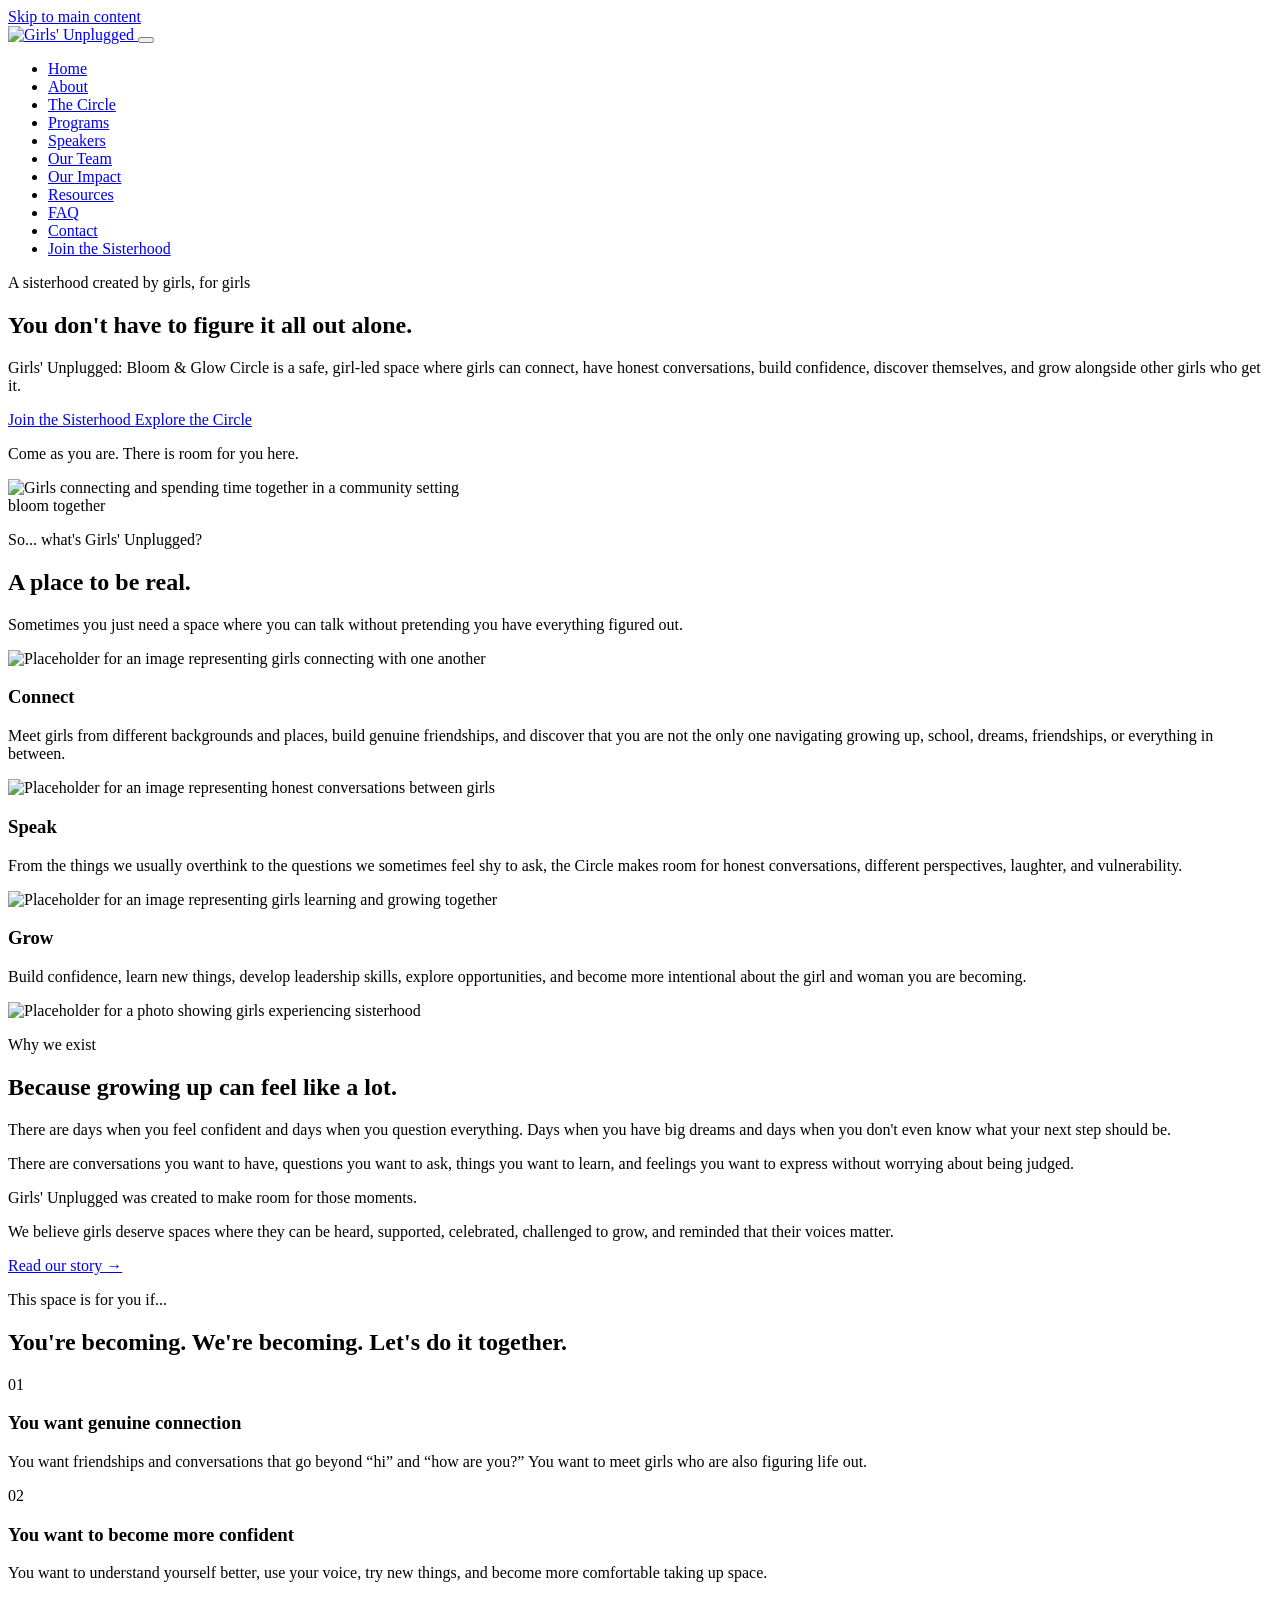
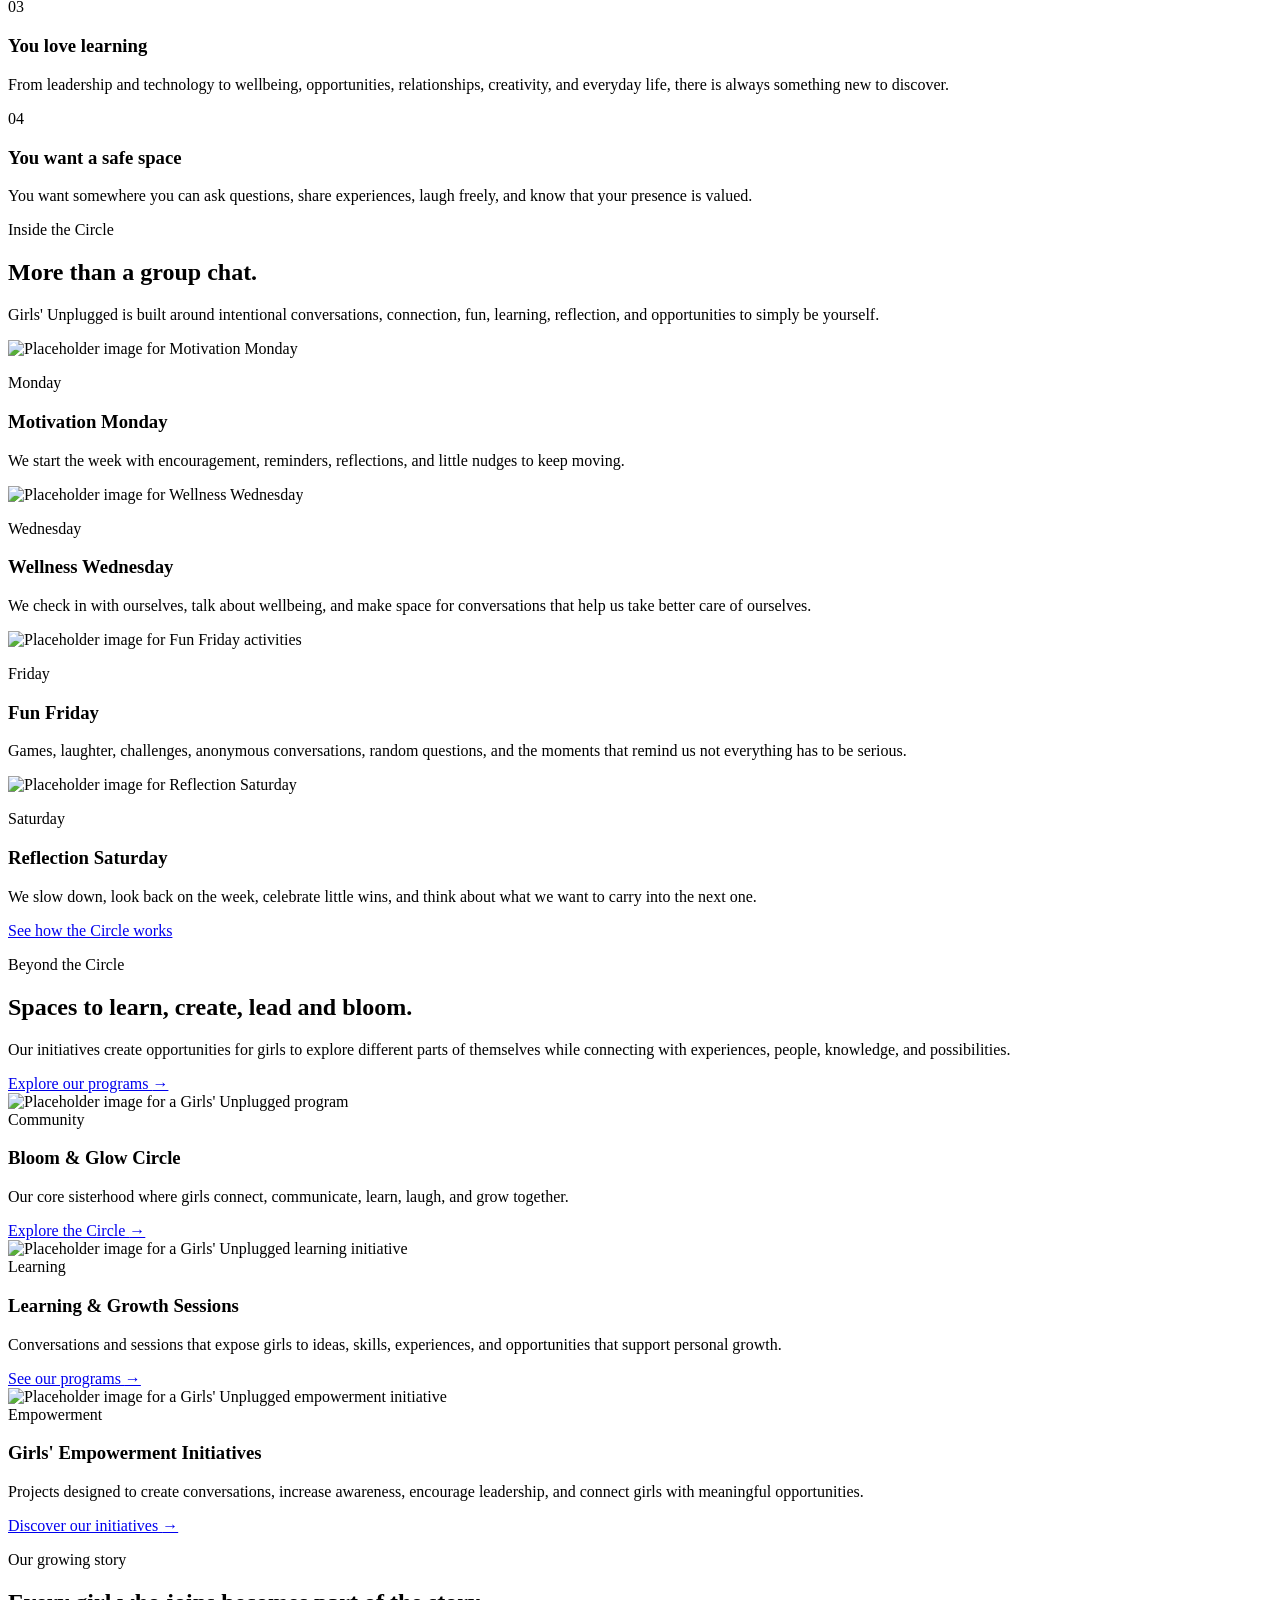
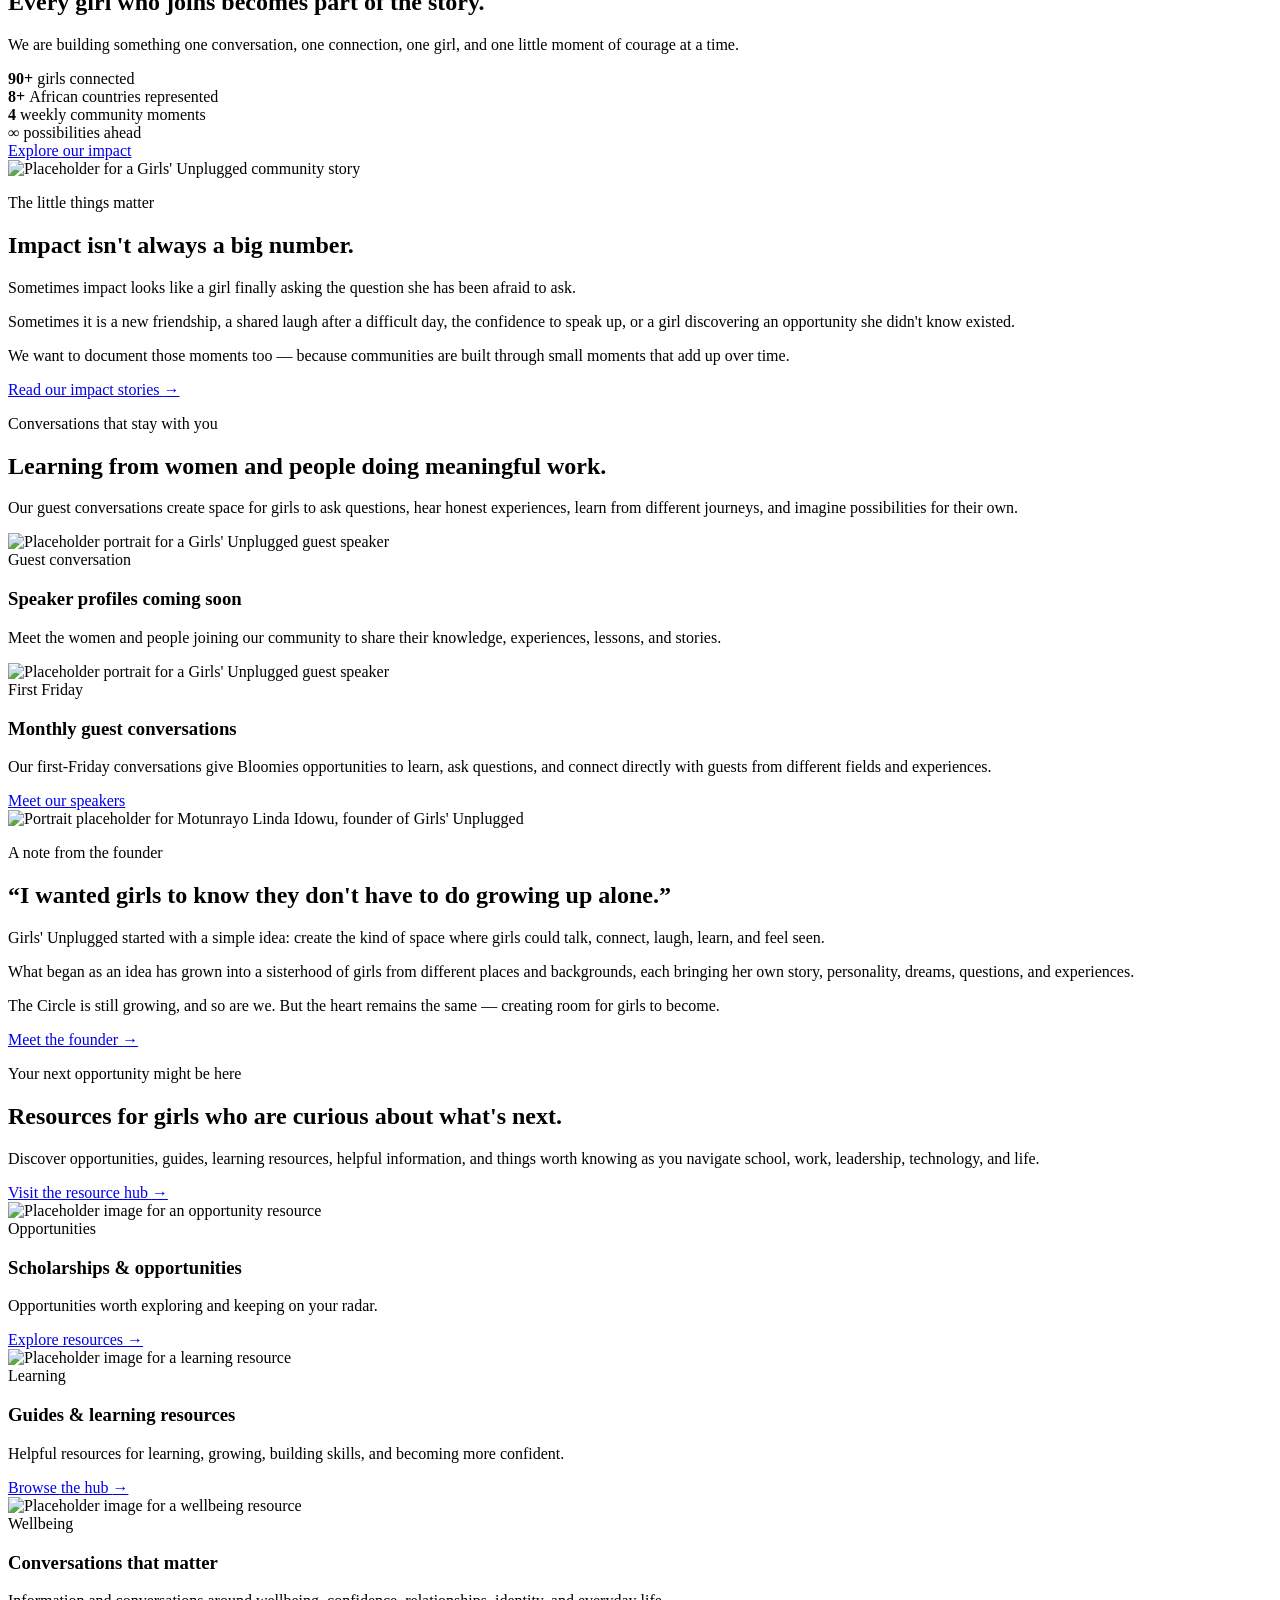
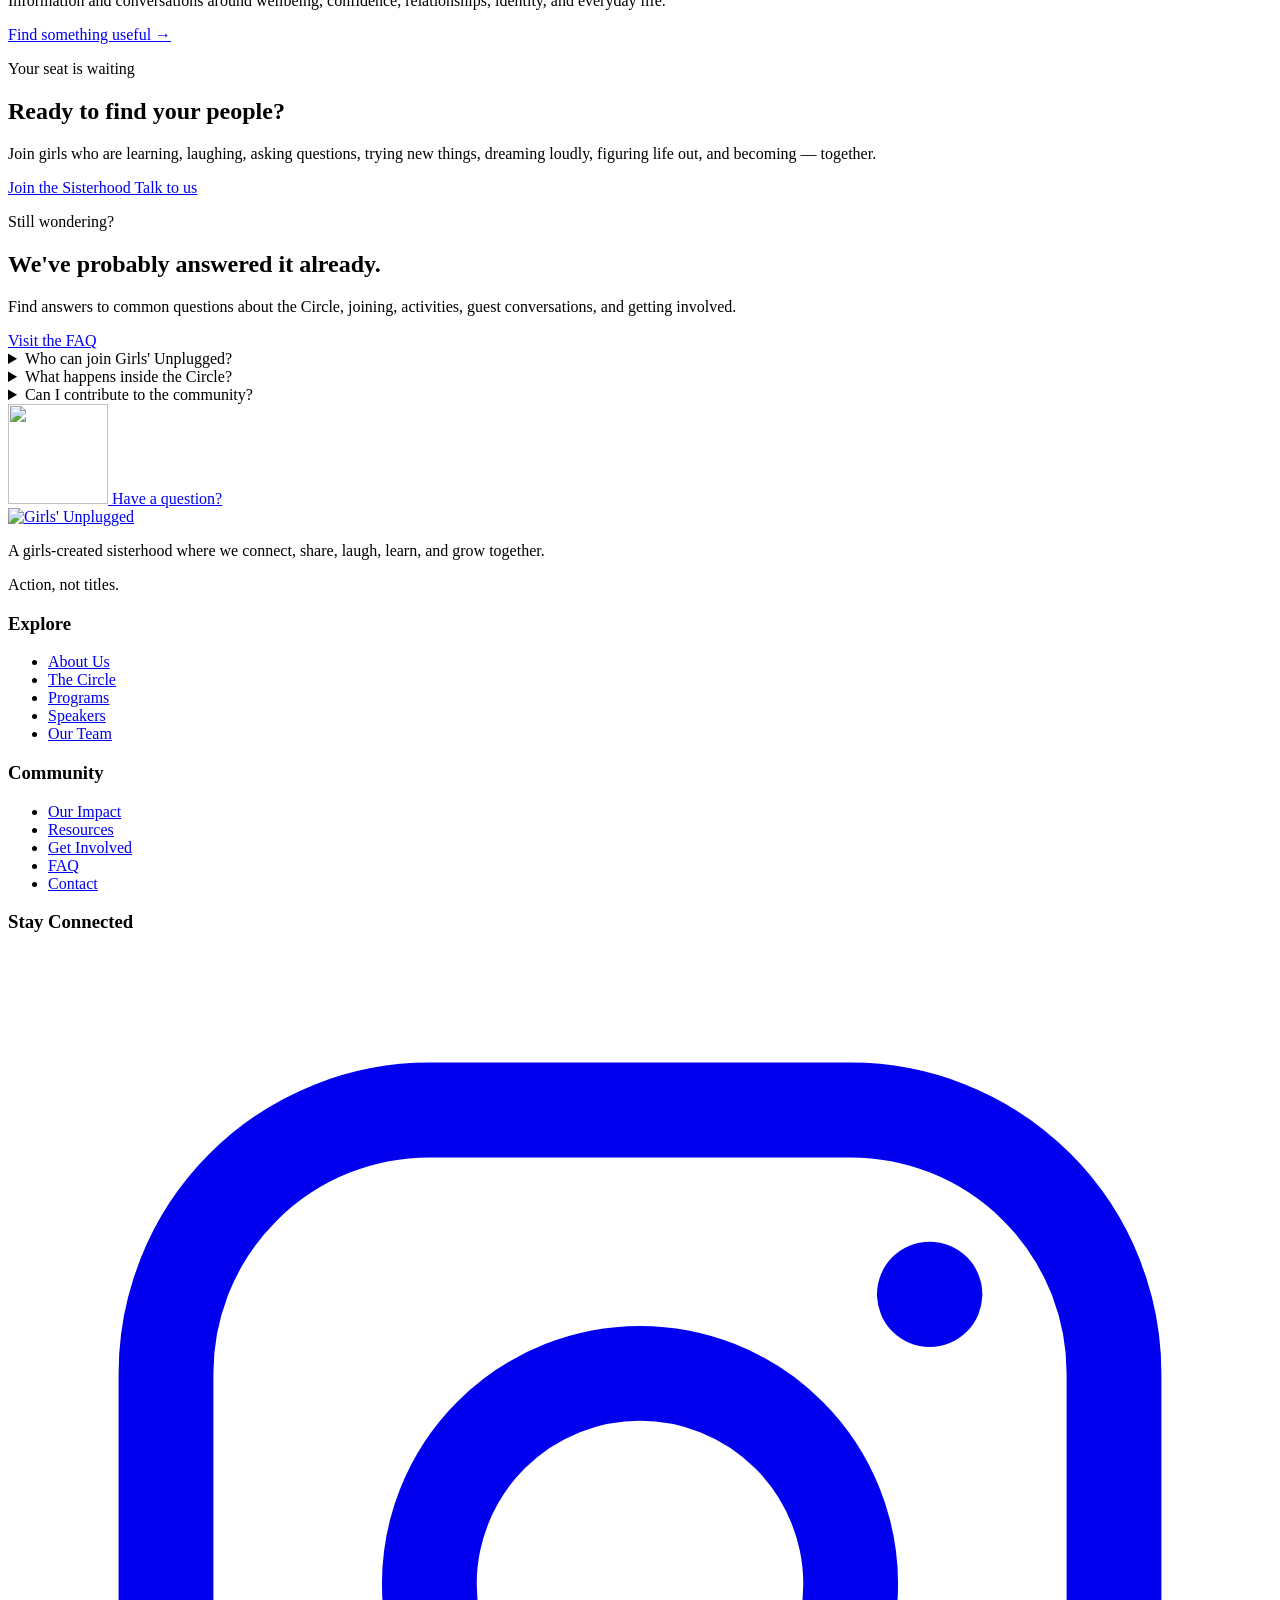
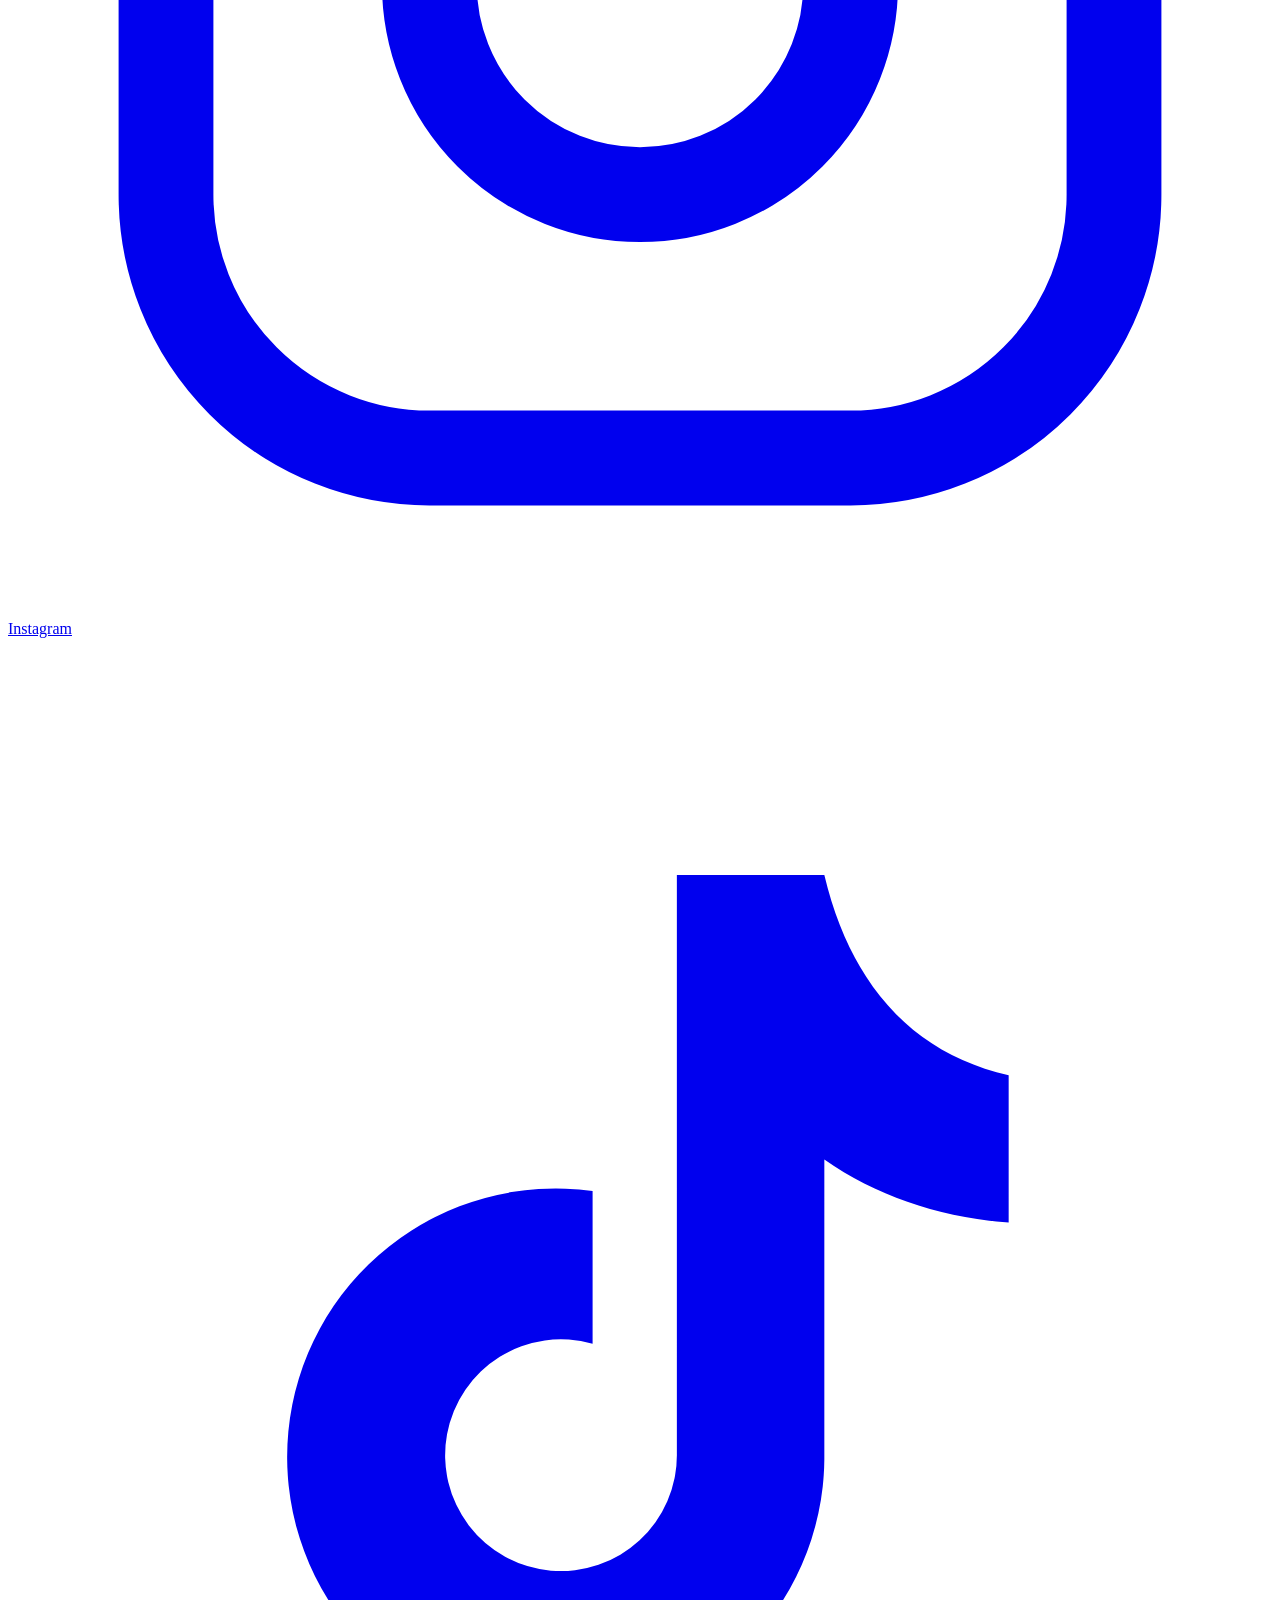
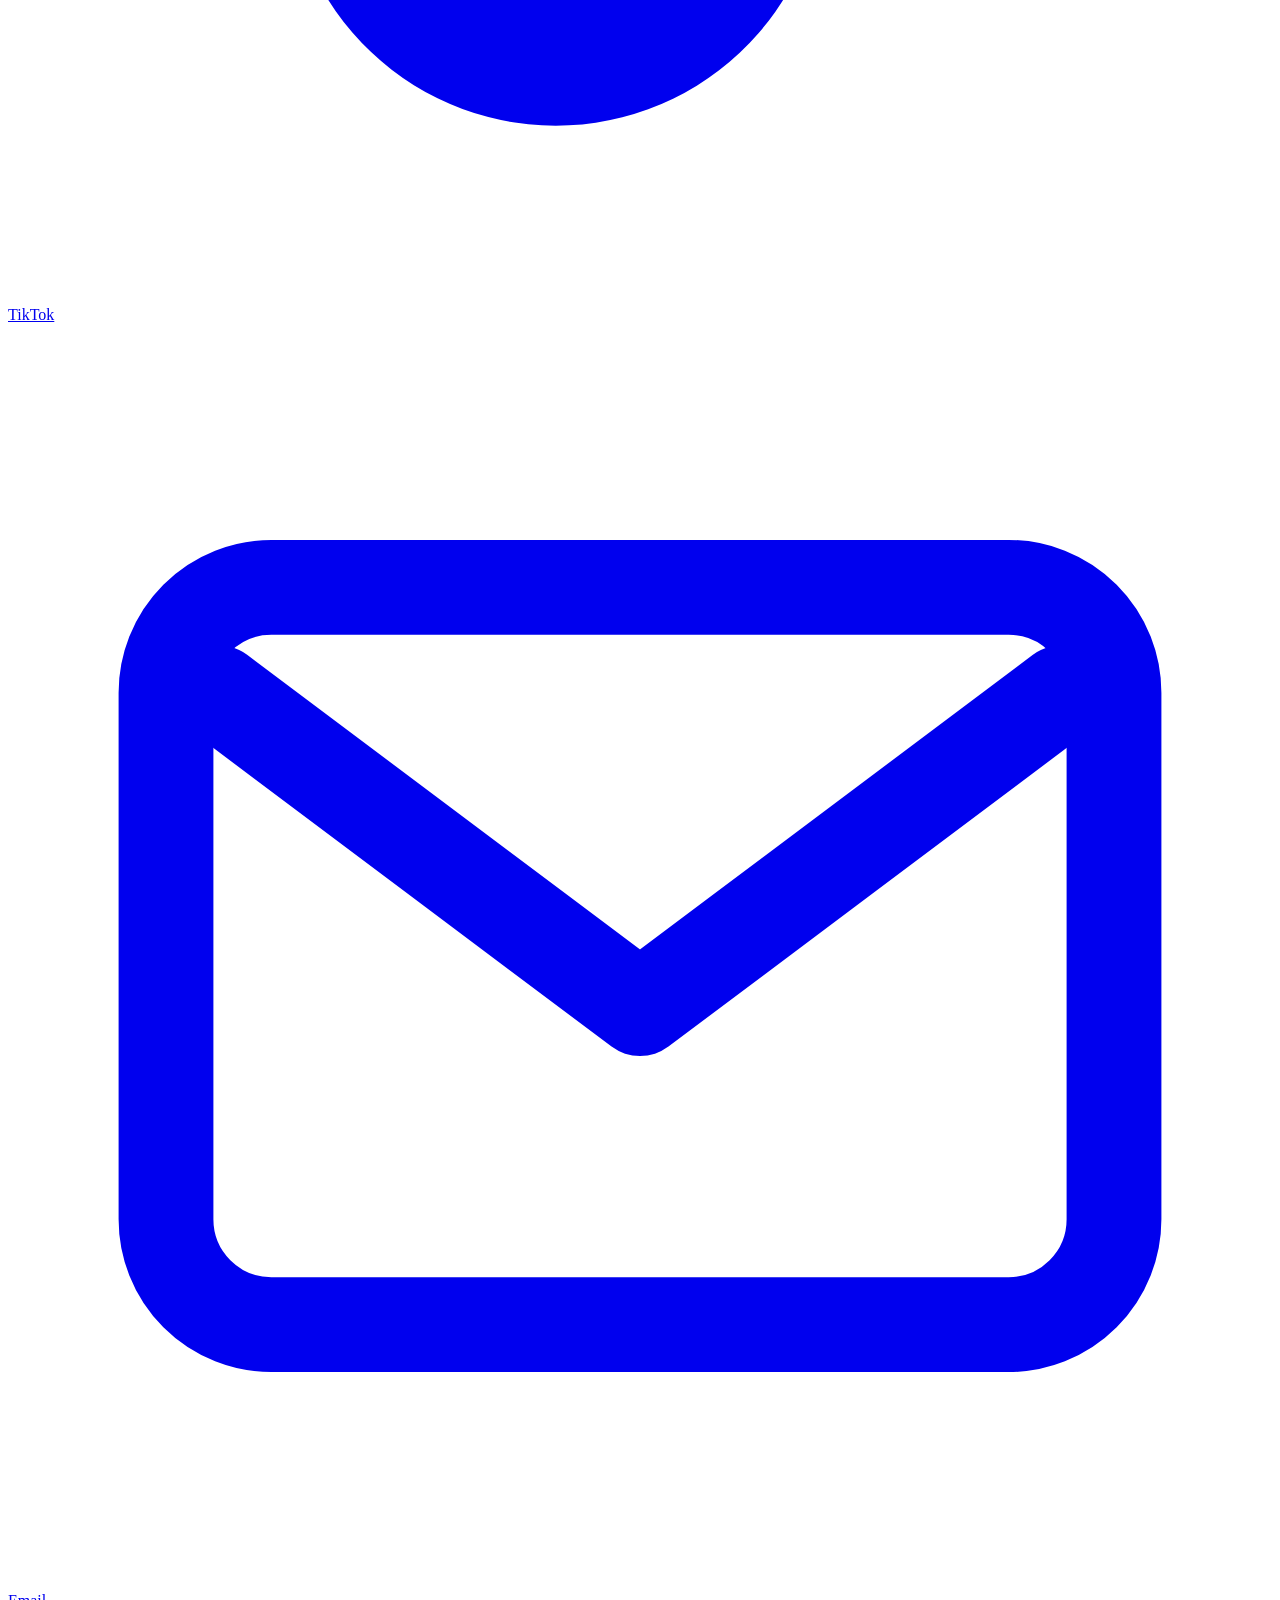
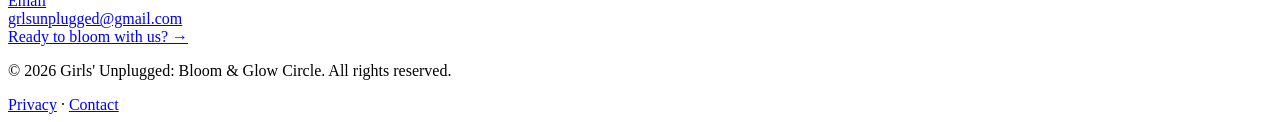
==== commit 1df4d33f: "Create index.html" ====
--- a/index.html
+++ b/index.html
@@ -1,1475 +1,2188 @@
 <!DOCTYPE html>
 <html lang="en">
-
 <head>
-
-  <meta charset="UTF-8">
-
-  <meta
-    name="viewport"
-    content="width=device-width, initial-scale=1.0"
-  >
-
-  <meta
-    name="description"
-    content="Girls Unplugged: Bloom & Glow Circle is a global sisterhood created for girls and young women to connect, grow, express themselves, and bloom together."
-  >
-
-  <meta
-    name="keywords"
-    content="Girls Unplugged, Bloom and Glow Circle, girls empowerment, African girls, girls community, sisterhood, girls leadership"
-  >
-
-  <meta
-    name="author"
-    content="Girls Unplugged: Bloom & Glow Circle"
-  >
-
-  <meta name="theme-color" content="#5b285f">
-
-  <title>
-    Girls Unplugged | Bloom & Glow Circle
-  </title>
-
-
-  <!-- =====================================
-       STYLESHEETS
-  ====================================== -->
-
-  <link
-    rel="stylesheet"
-    href="style.css"
-  >
-
-  <link
-    rel="stylesheet"
-    href="responsive.css"
-  >
-
-  <link
-    rel="stylesheet"
-    href="animations.css"
-  >
-
+    <meta charset="UTF-8">
+
+    <meta
+        name="viewport"
+        content="width=device-width, initial-scale=1.0"
+    >
+
+    <meta
+        name="description"
+        content="Girls' Unplugged: Bloom & Glow Circle is a girl-led African sisterhood creating a safe space for girls to connect, grow, express themselves, build confidence, and thrive."
+    >
+
+    <meta
+        name="keywords"
+        content="Girls Unplugged, Bloom and Glow Circle, girls empowerment, girls community, African girls, girl-led community, girls leadership, girls wellbeing, youth empowerment"
+    >
+
+    <meta name="author" content="Girls' Unplugged: Bloom & Glow Circle">
+
+    <meta name="theme-color" content="#4B2454">
+
+    <meta
+        property="og:title"
+        content="Girls' Unplugged: Bloom & Glow Circle"
+    >
+
+    <meta
+        property="og:description"
+        content="A girl-led sisterhood where girls connect, share, laugh, learn, and grow together."
+    >
+
+    <meta
+        property="og:type"
+        content="website"
+    >
+
+    <meta
+        property="og:url"
+        content="https://tunrayo-dev.github.io/grls.unplugged/"
+    >
+
+    <meta
+        property="og:image"
+        content="assets/images/brand/social-preview.jpg"
+    >
+
+    <meta
+        name="twitter:card"
+        content="summary_large_image"
+    >
+
+    <meta
+        name="twitter:title"
+        content="Girls' Unplugged: Bloom & Glow Circle"
+    >
+
+    <meta
+        name="twitter:description"
+        content="A safe sisterhood space for girls to connect, share, laugh, and grow together."
+    >
+
+    <meta
+        name="twitter:image"
+        content="assets/images/brand/social-preview.jpg"
+    >
+
+    <link
+        rel="canonical"
+        href="https://tunrayo-dev.github.io/grls.unplugged/"
+    >
+
+    <!-- Google Fonts -->
+    <link
+        rel="preconnect"
+        href="https://fonts.googleapis.com"
+    >
+
+    <link
+        rel="preconnect"
+        href="https://fonts.gstatic.com"
+        crossorigin
+    >
+
+    <link
+        href="https://fonts.googleapis.com/css2?family=Caveat:wght@400;500;600;700&family=DM+Sans:wght@400;500;600;700&family=Playfair+Display:wght@500;600;700&display=swap"
+        rel="stylesheet"
+    >
+
+    <!-- Stylesheets -->
+    <link
+        rel="stylesheet"
+        href="css/style.css"
+    >
+
+    <link
+        rel="stylesheet"
+        href="css/responsive.css"
+    >
+
+    <link
+        rel="stylesheet"
+        href="css/animations.css"
+    >
+
+    <title>
+        Girls' Unplugged | Bloom & Glow Circle
+    </title>
 </head>
 
-
-<body class="page-load">
-
-
-  <!-- =====================================
-       HEADER / NAVIGATION
-  ====================================== -->
-
-  <header class="site-header">
-
-    <div class="container nav-container">
-
-
-      <!-- LOGO -->
-
-      <a
-        href="index.html"
-        class="site-logo"
-        aria-label="Girls Unplugged home"
-      >
-
-        <span class="logo-mark">🌸</span>
-
-        <span class="logo-text">
-
-          <strong>Girls Unplugged</strong>
-
-          <small>
-            Bloom & Glow Circle
-          </small>
+<body>
+
+    <!-- ==========================================
+         SKIP LINK
+    =========================================== -->
+
+    <a
+        class="skip-link"
+        href="#main-content"
+    >
+        Skip to main content
+    </a>
+
+
+    <!-- ==========================================
+         SITE HEADER / NAVIGATION
+    =========================================== -->
+
+    <header
+        class="site-header"
+        id="site-header"
+    >
+
+        <div class="container header-inner">
+
+            <!-- Brand -->
+            <a
+                class="site-logo"
+                href="index.html"
+                aria-label="Girls' Unplugged home"
+            >
+
+                <img
+                    src="assets/logo/girls-unplugged-logo.svg"
+                    alt="Girls' Unplugged"
+                    class="site-logo-image"
+                    width="180"
+                    height="52"
+                >
+
+            </a>
+
+
+            <!-- Mobile Menu Toggle -->
+            <button
+                class="menu-toggle"
+                type="button"
+                aria-label="Open navigation menu"
+                aria-expanded="false"
+                aria-controls="primary-navigation"
+            >
+
+                <span class="menu-toggle-icon">
+                    <span></span>
+                    <span></span>
+                    <span></span>
+                </span>
+
+            </button>
+
+
+            <!-- Primary Navigation -->
+            <nav
+                class="primary-navigation"
+                id="primary-navigation"
+                aria-label="Primary navigation"
+            >
+
+                <ul class="nav-list">
+
+                    <li class="nav-item">
+                        <a
+                            class="nav-link is-active"
+                            href="index.html"
+                            aria-current="page"
+                        >
+                            Home
+                        </a>
+                    </li>
+
+                    <li class="nav-item">
+                        <a
+                            class="nav-link"
+                            href="about.html"
+                        >
+                            About
+                        </a>
+                    </li>
+
+                    <li class="nav-item">
+                        <a
+                            class="nav-link"
+                            href="circle.html"
+                        >
+                            The Circle
+                        </a>
+                    </li>
+
+                    <li class="nav-item">
+                        <a
+                            class="nav-link"
+                            href="programs.html"
+                        >
+                            Programs
+                        </a>
+                    </li>
+
+                    <li class="nav-item">
+                        <a
+                            class="nav-link"
+                            href="speakers.html"
+                        >
+                            Speakers
+                        </a>
+                    </li>
+
+                    <li class="nav-item nav-item-mobile-only">
+                        <a
+                            class="nav-link"
+                            href="team.html"
+                        >
+                            Our Team
+                        </a>
+                    </li>
+
+                    <li class="nav-item nav-item-mobile-only">
+                        <a
+                            class="nav-link"
+                            href="impact.html"
+                        >
+                            Our Impact
+                        </a>
+                    </li>
+
+                    <li class="nav-item nav-item-mobile-only">
+                        <a
+                            class="nav-link"
+                            href="resources.html"
+                        >
+                            Resources
+                        </a>
+                    </li>
+
+                    <li class="nav-item nav-item-mobile-only">
+                        <a
+                            class="nav-link"
+                            href="faq.html"
+                        >
+                            FAQ
+                        </a>
+                    </li>
+
+                    <li class="nav-item nav-item-mobile-only">
+                        <a
+                            class="nav-link"
+                            href="contact.html"
+                        >
+                            Contact
+                        </a>
+                    </li>
+
+                    <li class="nav-item nav-cta-item">
+
+                        <a
+                            class="btn btn-primary nav-cta"
+                            href="get-involved.html"
+                        >
+                            Join the Sisterhood
+                        </a>
+
+                    </li>
+
+                </ul>
+
+            </nav>
+
+        </div>
+
+    </header>
+
+
+    <!-- ==========================================
+         MAIN CONTENT
+    =========================================== -->
+
+    <main id="main-content">
+
+
+        <!-- ======================================
+             HERO SECTION
+        ======================================= -->
+
+        <section
+            class="hero-section"
+            aria-labelledby="hero-title"
+        >
+
+            <div class="container hero-container">
+
+                <div class="hero-content">
+
+                    <p class="eyebrow">
+                        A sisterhood created by girls, for girls
+                    </p>
+
+                    <h1 id="hero-title">
+
+                        You don't have to
+                        <span class="text-accent">figure it all out</span>
+                        alone.
+
+                    </h1>
+
+                    <p class="hero-description">
+
+                        Girls' Unplugged: Bloom &amp; Glow Circle is a safe,
+                        girl-led space where girls can connect, have honest
+                        conversations, build confidence, discover themselves,
+                        and grow alongside other girls who get it.
+
+                    </p>
+
+                    <div class="hero-actions">
+
+                        <a
+                            class="btn btn-primary"
+                            href="get-involved.html"
+                        >
+                            Join the Sisterhood
+                        </a>
+
+                        <a
+                            class="btn btn-secondary"
+                            href="circle.html"
+                        >
+                            Explore the Circle
+                        </a>
+
+                    </div>
+
+                    <p class="hero-note">
+                        Come as you are. There is room for you here.
+                    </p>
+
+                </div>
+
+
+                <div class="hero-visual">
+
+                    <div class="hero-image-wrapper">
+
+                        <img
+                            src="assets/images/brand/hero-community-placeholder.jpg"
+                            alt="Girls connecting and spending time together in a community setting"
+                            class="hero-image"
+                            width="800"
+                            height="900"
+                            fetchpriority="high"
+                        >
+
+                    </div>
+
+                    <div
+                        class="hero-floating-note"
+                        aria-hidden="true"
+                    >
+
+                        <span class="hero-floating-note-text">
+                            bloom
+                        </span>
+
+                        <span class="hero-floating-note-small">
+                            together
+                        </span>
+
+                    </div>
+
+                </div>
+
+            </div>
+
+        </section>
+
+
+        <!-- ======================================
+             QUICK INTRO / WHAT IS GIRLS UNPLUGGED
+        ======================================= -->
+
+        <section
+            class="section intro-section"
+            aria-labelledby="intro-title"
+        >
+
+            <div class="container">
+
+                <div class="section-heading section-heading-centered">
+
+                    <p class="eyebrow">
+                        So... what's Girls' Unplugged?
+                    </p>
+
+                    <h2 id="intro-title">
+                        A place to be <span class="text-accent">real.</span>
+                    </h2>
+
+                    <p class="section-lead">
+
+                        Sometimes you just need a space where you can talk
+                        without pretending you have everything figured out.
+
+                    </p>
+
+                </div>
+
+
+                <div class="intro-grid">
+
+                    <article class="intro-card">
+
+                        <div class="card-image-wrapper">
+
+                            <img
+                                src="assets/images/circle/connection-placeholder.jpg"
+                                alt="Placeholder for an image representing girls connecting with one another"
+                                class="card-image"
+                                width="600"
+                                height="450"
+                                loading="lazy"
+                            >
+
+                        </div>
+
+                        <div class="card-content">
+
+                            <h3>
+                                Connect
+                            </h3>
+
+                            <p>
+
+                                Meet girls from different backgrounds and
+                                places, build genuine friendships, and discover
+                                that you are not the only one navigating
+                                growing up, school, dreams, friendships, or
+                                everything in between.
+
+                            </p>
+
+                        </div>
+
+                    </article>
+
+
+                    <article class="intro-card">
+
+                        <div class="card-image-wrapper">
+
+                            <img
+                                src="assets/images/circle/conversations-placeholder.jpg"
+                                alt="Placeholder for an image representing honest conversations between girls"
+                                class="card-image"
+                                width="600"
+                                height="450"
+                                loading="lazy"
+                            >
+
+                        </div>
+
+                        <div class="card-content">
+
+                            <h3>
+                                Speak
+                            </h3>
+
+                            <p>
+
+                                From the things we usually overthink to the
+                                questions we sometimes feel shy to ask, the
+                                Circle makes room for honest conversations,
+                                different perspectives, laughter, and
+                                vulnerability.
+
+                            </p>
+
+                        </div>
+
+                    </article>
+
+
+                    <article class="intro-card">
+
+                        <div class="card-image-wrapper">
+
+                            <img
+                                src="assets/images/circle/growth-placeholder.jpg"
+                                alt="Placeholder for an image representing girls learning and growing together"
+                                class="card-image"
+                                width="600"
+                                height="450"
+                                loading="lazy"
+                            >
+
+                        </div>
+
+                        <div class="card-content">
+
+                            <h3>
+                                Grow
+                            </h3>
+
+                            <p>
+
+                                Build confidence, learn new things, develop
+                                leadership skills, explore opportunities, and
+                                become more intentional about the girl and
+                                woman you are becoming.
+
+                            </p>
+
+                        </div>
+
+                    </article>
+
+                </div>
+
+            </div>
+
+        </section>
+
+
+        <!-- ======================================
+             WHY WE EXIST
+        ======================================= -->
+
+        <section
+            class="section section-soft-lavender why-section"
+            aria-labelledby="why-title"
+        >
+
+            <div class="container split-section">
+
+                <div class="split-section-media">
+
+                    <div class="image-frame">
+
+                        <img
+                            src="assets/images/circle/sisterhood-placeholder.jpg"
+                            alt="Placeholder for a photo showing girls experiencing sisterhood"
+                            width="800"
+                            height="950"
+                            loading="lazy"
+                        >
+
+                    </div>
+
+                </div>
+
+
+                <div class="split-section-content">
+
+                    <p class="eyebrow">
+                        Why we exist
+                    </p>
+
+                    <h2 id="why-title">
+                        Because growing up can feel like a lot.
+                    </h2>
+
+                    <p>
+
+                        There are days when you feel confident and days when
+                        you question everything. Days when you have big dreams
+                        and days when you don't even know what your next step
+                        should be.
+
+                    </p>
+
+                    <p>
+
+                        There are conversations you want to have, questions
+                        you want to ask, things you want to learn, and feelings
+                        you want to express without worrying about being judged.
+
+                    </p>
+
+                    <p>
+
+                        Girls' Unplugged was created to make room for those
+                        moments.
+
+                    </p>
+
+                    <p>
+
+                        We believe girls deserve spaces where they can be
+                        heard, supported, celebrated, challenged to grow, and
+                        reminded that their voices matter.
+
+                    </p>
+
+                    <a
+                        class="text-link"
+                        href="about.html"
+                    >
+                        Read our story
+                        <span aria-hidden="true">→</span>
+                    </a>
+
+                </div>
+
+            </div>
+
+        </section>
+
+        <!-- ======================================
+             WHO IT IS FOR
+        ======================================= -->
+
+        <section
+            class="section"
+            aria-labelledby="who-title"
+        >
+
+            <div class="container">
+
+                <div class="section-heading">
+
+                    <p class="eyebrow">
+                        This space is for you if...
+                    </p>
+
+                    <h2 id="who-title">
+                        You're becoming. We're becoming. Let's do it together.
+                    </h2>
+
+                </div>
+
+
+                <div class="feature-grid">
+
+                    <article class="feature-card">
+
+                        <span
+                            class="feature-number"
+                            aria-hidden="true"
+                        >
+                            01
+                        </span>
+
+                        <h3>
+                            You want genuine connection
+                        </h3>
+
+                        <p>
+
+                            You want friendships and conversations that go
+                            beyond “hi” and “how are you?” You want to meet
+                            girls who are also figuring life out.
+
+                        </p>
+
+                    </article>
+
+
+                    <article class="feature-card">
+
+                        <span
+                            class="feature-number"
+                            aria-hidden="true"
+                        >
+                            02
+                        </span>
+
+                        <h3>
+                            You want to become more confident
+                        </h3>
+
+                        <p>
+
+                            You want to understand yourself better, use your
+                            voice, try new things, and become more comfortable
+                            taking up space.
+
+                        </p>
+
+                    </article>
+
+
+                    <article class="feature-card">
+
+                        <span
+                            class="feature-number"
+                            aria-hidden="true"
+                        >
+                            03
+                        </span>
+
+                        <h3>
+                            You love learning
+                        </h3>
+
+                        <p>
+
+                            From leadership and technology to wellbeing,
+                            opportunities, relationships, creativity, and
+                            everyday life, there is always something new to
+                            discover.
+
+                        </p>
+
+                    </article>
+
+
+                    <article class="feature-card">
+
+                        <span
+                            class="feature-number"
+                            aria-hidden="true"
+                        >
+                            04
+                        </span>
+
+                        <h3>
+                            You want a safe space
+                        </h3>
+
+                        <p>
+
+                            You want somewhere you can ask questions, share
+                            experiences, laugh freely, and know that your
+                            presence is valued.
+
+                        </p>
+
+                    </article>
+
+                </div>
+
+            </div>
+
+        </section>
+
+
+        <!-- ======================================
+             THE CIRCLE EXPERIENCE
+        ======================================= -->
+
+        <section
+            class="section section-cream circle-preview-section"
+            aria-labelledby="circle-preview-title"
+        >
+
+            <div class="container">
+
+                <div class="section-heading section-heading-centered">
+
+                    <p class="eyebrow">
+                        Inside the Circle
+                    </p>
+
+                    <h2 id="circle-preview-title">
+                        More than a group chat.
+                    </h2>
+
+                    <p class="section-lead">
+
+                        Girls' Unplugged is built around intentional
+                        conversations, connection, fun, learning, reflection,
+                        and opportunities to simply be yourself.
+
+                    </p>
+
+                </div>
+
+
+                <div class="rhythm-grid">
+
+                    <article class="rhythm-card">
+
+                        <div class="rhythm-card-image">
+
+                            <img
+                                src="assets/images/circle/motivation-placeholder.jpg"
+                                alt="Placeholder image for Motivation Monday"
+                                width="600"
+                                height="400"
+                                loading="lazy"
+                            >
+
+                        </div>
+
+                        <div class="rhythm-card-content">
+
+                            <p class="card-label">
+                                Monday
+                            </p>
+
+                            <h3>
+                                Motivation Monday
+                            </h3>
+
+                            <p>
+
+                                We start the week with encouragement,
+                                reminders, reflections, and little nudges to
+                                keep moving.
+
+                            </p>
+
+                        </div>
+
+                    </article>
+
+
+                    <article class="rhythm-card">
+
+                        <div class="rhythm-card-image">
+
+                            <img
+                                src="assets/images/circle/wellness-placeholder.jpg"
+                                alt="Placeholder image for Wellness Wednesday"
+                                width="600"
+                                height="400"
+                                loading="lazy"
+                            >
+
+                        </div>
+
+                        <div class="rhythm-card-content">
+
+                            <p class="card-label">
+                                Wednesday
+                            </p>
+
+                            <h3>
+                                Wellness Wednesday
+                            </h3>
+
+                            <p>
+
+                                We check in with ourselves, talk about
+                                wellbeing, and make space for conversations
+                                that help us take better care of ourselves.
+
+                            </p>
+
+                        </div>
+
+                    </article>
+
+
+                    <article class="rhythm-card">
+
+                        <div class="rhythm-card-image">
+
+                            <img
+                                src="assets/images/circle/fun-placeholder.jpg"
+                                alt="Placeholder image for Fun Friday activities"
+                                width="600"
+                                height="400"
+                                loading="lazy"
+                            >
+
+                        </div>
+
+                        <div class="rhythm-card-content">
+
+                            <p class="card-label">
+                                Friday
+                            </p>
+
+                            <h3>
+                                Fun Friday
+                            </h3>
+
+                            <p>
+
+                                Games, laughter, challenges, anonymous
+                                conversations, random questions, and the
+                                moments that remind us not everything has to
+                                be serious.
+
+                            </p>
+
+                        </div>
+
+                    </article>
+
+
+                    <article class="rhythm-card">
+
+                        <div class="rhythm-card-image">
+
+                            <img
+                                src="assets/images/circle/reflection-placeholder.jpg"
+                                alt="Placeholder image for Reflection Saturday"
+                                width="600"
+                                height="400"
+                                loading="lazy"
+                            >
+
+                        </div>
+
+                        <div class="rhythm-card-content">
+
+                            <p class="card-label">
+                                Saturday
+                            </p>
+
+                            <h3>
+                                Reflection Saturday
+                            </h3>
+
+                            <p>
+
+                                We slow down, look back on the week, celebrate
+                                little wins, and think about what we want to
+                                carry into the next one.
+
+                            </p>
+
+                        </div>
+
+                    </article>
+
+                </div>
+
+
+                <div class="section-action">
+
+                    <a
+                        class="btn btn-outline"
+                        href="circle.html"
+                    >
+                        See how the Circle works
+                    </a>
+
+                </div>
+
+            </div>
+
+        </section>
+
+
+        <!-- ======================================
+             PROGRAMS PREVIEW
+        ======================================= -->
+
+        <section
+            class="section programs-preview-section"
+            aria-labelledby="programs-title"
+        >
+
+            <div class="container">
+
+                <div class="section-heading split-heading">
+
+                    <div>
+
+                        <p class="eyebrow">
+                            Beyond the Circle
+                        </p>
+
+                        <h2 id="programs-title">
+                            Spaces to learn, create, lead and bloom.
+                        </h2>
+
+                    </div>
+
+                    <div>
+
+                        <p>
+
+                            Our initiatives create opportunities for girls to
+                            explore different parts of themselves while
+                            connecting with experiences, people, knowledge,
+                            and possibilities.
+
+                        </p>
+
+                        <a
+                            class="text-link"
+                            href="programs.html"
+                        >
+                            Explore our programs
+                            <span aria-hidden="true">→</span>
+                        </a>
+
+                    </div>
+
+                </div>
+
+
+                <div class="program-grid">
+
+                    <article class="program-card">
+
+                        <div class="program-card-image">
+
+                            <img
+                                src="assets/images/programs/program-placeholder-01.jpg"
+                                alt="Placeholder image for a Girls' Unplugged program"
+                                width="700"
+                                height="500"
+                                loading="lazy"
+                            >
+
+                        </div>
+
+                        <div class="program-card-content">
+
+                            <span class="card-label">
+                                Community
+                            </span>
+
+                            <h3>
+                                Bloom &amp; Glow Circle
+                            </h3>
+
+                            <p>
+
+                                Our core sisterhood where girls connect,
+                                communicate, learn, laugh, and grow together.
+
+                            </p>
+
+                            <a
+                                class="text-link"
+                                href="circle.html"
+                            >
+                                Explore the Circle
+                                <span aria-hidden="true">→</span>
+                            </a>
+
+                        </div>
+
+                    </article>
+
+
+                    <article class="program-card">
+
+                        <div class="program-card-image">
+
+                            <img
+                                src="assets/images/programs/program-placeholder-02.jpg"
+                                alt="Placeholder image for a Girls' Unplugged learning initiative"
+                                width="700"
+                                height="500"
+                                loading="lazy"
+                            >
+
+                        </div>
+
+                        <div class="program-card-content">
+
+                            <span class="card-label">
+                                Learning
+                            </span>
+
+                            <h3>
+                                Learning &amp; Growth Sessions
+                            </h3>
+
+                            <p>
+
+                                Conversations and sessions that expose girls to
+                                ideas, skills, experiences, and opportunities
+                                that support personal growth.
+
+                            </p>
+
+                            <a
+                                class="text-link"
+                                href="programs.html"
+                            >
+                                See our programs
+                                <span aria-hidden="true">→</span>
+                            </a>
+
+                        </div>
+
+                    </article>
+
+
+                    <article class="program-card">
+
+                        <div class="program-card-image">
+
+                            <img
+                                src="assets/images/programs/program-placeholder-03.jpg"
+                                alt="Placeholder image for a Girls' Unplugged empowerment initiative"
+                                width="700"
+                                height="500"
+                                loading="lazy"
+                            >
+
+                        </div>
+
+                        <div class="program-card-content">
+
+                            <span class="card-label">
+                                Empowerment
+                            </span>
+
+                            <h3>
+                                Girls' Empowerment Initiatives
+                            </h3>
+
+                            <p>
+
+                                Projects designed to create conversations,
+                                increase awareness, encourage leadership, and
+                                connect girls with meaningful opportunities.
+
+                            </p>
+
+                            <a
+                                class="text-link"
+                                href="programs.html"
+                            >
+                                Discover our initiatives
+                                <span aria-hidden="true">→</span>
+                            </a>
+
+                        </div>
+
+                    </article>
+
+                </div>
+
+            </div>
+
+        </section>
+
+
+        <!-- ======================================
+             IMPACT PREVIEW
+        ======================================= -->
+
+        <section
+            class="section section-plum impact-preview-section"
+            aria-labelledby="impact-title"
+        >
+
+            <div class="container">
+
+                <div class="section-heading section-heading-centered">
+
+                    <p class="eyebrow eyebrow-light">
+                        Our growing story
+                    </p>
+
+                    <h2 id="impact-title">
+                        Every girl who joins becomes part of the story.
+                    </h2>
+
+                    <p class="section-lead section-lead-light">
+
+                        We are building something one conversation, one
+                        connection, one girl, and one little moment of courage
+                        at a time.
+
+                    </p>
+
+                </div>
+
+
+                <div class="impact-stats-grid">
+
+                    <article class="impact-stat">
+
+                        <strong
+                            class="impact-stat-number"
+                            data-counter="90"
+                        >
+                            90+
+                        </strong>
+
+                        <span class="impact-stat-label">
+                            girls connected
+                        </span>
+
+                    </article>
+
+
+                    <article class="impact-stat">
+
+                        <strong
+                            class="impact-stat-number"
+                            data-counter="8"
+                        >
+                            8+
+                        </strong>
+
+                        <span class="impact-stat-label">
+                            African countries represented
+                        </span>
+
+                    </article>
+
+
+                    <article class="impact-stat">
+
+                        <strong
+                            class="impact-stat-number"
+                            data-counter="4"
+                        >
+                            4
+                        </strong>
+
+                        <span class="impact-stat-label">
+                            weekly community moments
+                        </span>
+
+                    </article>
+
+
+                    <article class="impact-stat">
+
+                        <strong
+                            class="impact-stat-number"
+                        >
+                            ∞
+                        </strong>
+
+                        <span class="impact-stat-label">
+                            possibilities ahead
+                        </span>
+
+                    </article>
+
+                </div>
+
+
+                <div class="section-action">
+
+                    <a
+                        class="btn btn-light"
+                        href="impact.html"
+                    >
+                        Explore our impact
+                    </a>
+
+                </div>
+
+            </div>
+
+        </section>
+
+
+                <!-- ======================================
+             COMMUNITY STORY
+        ======================================= -->
+
+        <section
+            class="section story-section"
+            aria-labelledby="story-title"
+        >
+
+            <div class="container split-section split-section-reverse">
+
+                <div class="split-section-media">
+
+                    <div class="image-frame image-frame-soft">
+
+                        <img
+                            src="assets/images/impact/community-story-placeholder.jpg"
+                            alt="Placeholder for a Girls' Unplugged community story"
+                            width="800"
+                            height="850"
+                            loading="lazy"
+                        >
+
+                    </div>
+
+                </div>
+
+
+                <div class="split-section-content">
+
+                    <p class="eyebrow">
+                        The little things matter
+                    </p>
+
+                    <h2 id="story-title">
+                        Impact isn't always a big number.
+                    </h2>
+
+                    <p>
+
+                        Sometimes impact looks like a girl finally asking the
+                        question she has been afraid to ask.
+
+                    </p>
+
+                    <p>
+
+                        Sometimes it is a new friendship, a shared laugh after
+                        a difficult day, the confidence to speak up, or a girl
+                        discovering an opportunity she didn't know existed.
+
+                    </p>
+
+                    <p>
+
+                        We want to document those moments too — because
+                        communities are built through small moments that add
+                        up over time.
+
+                    </p>
+
+                    <a
+                        class="text-link"
+                        href="impact.html"
+                    >
+                        Read our impact stories
+                        <span aria-hidden="true">→</span>
+                    </a>
+
+                </div>
+
+            </div>
+
+        </section>
+
+
+        <!-- ======================================
+             SPEAKERS / CONVERSATIONS
+        ======================================= -->
+
+        <section
+            class="section section-soft-pink speakers-preview-section"
+            aria-labelledby="speakers-title"
+        >
+
+            <div class="container">
+
+                <div class="section-heading section-heading-centered">
+
+                    <p class="eyebrow">
+                        Conversations that stay with you
+                    </p>
+
+                    <h2 id="speakers-title">
+                        Learning from women and people doing meaningful work.
+                    </h2>
+
+                    <p class="section-lead">
+
+                        Our guest conversations create space for girls to ask
+                        questions, hear honest experiences, learn from different
+                        journeys, and imagine possibilities for their own.
+
+                    </p>
+
+                </div>
+
+
+                <div class="speaker-preview-grid">
+
+                    <article class="speaker-preview-card">
+
+                        <div class="speaker-image-wrapper">
+
+                            <img
+                                src="assets/images/speakers/speaker-placeholder-01.jpg"
+                                alt="Placeholder portrait for a Girls' Unplugged guest speaker"
+                                width="600"
+                                height="700"
+                                loading="lazy"
+                            >
+
+                        </div>
+
+                        <div class="speaker-card-content">
+
+                            <span class="card-label">
+                                Guest conversation
+                            </span>
+
+                            <h3>
+                                Speaker profiles coming soon
+                            </h3>
+
+                            <p>
+
+                                Meet the women and people joining our community
+                                to share their knowledge, experiences, lessons,
+                                and stories.
+
+                            </p>
+
+                        </div>
+
+                    </article>
+
+
+                    <article class="speaker-preview-card">
+
+                        <div class="speaker-image-wrapper">
+
+                            <img
+                                src="assets/images/speakers/speaker-placeholder-02.jpg"
+                                alt="Placeholder portrait for a Girls' Unplugged guest speaker"
+                                width="600"
+                                height="700"
+                                loading="lazy"
+                            >
+
+                        </div>
+
+                        <div class="speaker-card-content">
+
+                            <span class="card-label">
+                                First Friday
+                            </span>
+
+                            <h3>
+                                Monthly guest conversations
+                            </h3>
+
+                            <p>
+
+                                Our first-Friday conversations give Bloomies
+                                opportunities to learn, ask questions, and
+                                connect directly with guests from different
+                                fields and experiences.
+
+                            </p>
+
+                        </div>
+
+                    </article>
+
+                </div>
+
+
+                <div class="section-action">
+
+                    <a
+                        class="btn btn-outline"
+                        href="speakers.html"
+                    >
+                        Meet our speakers
+                    </a>
+
+                </div>
+
+            </div>
+
+        </section>
+
+
+        <!-- ======================================
+             FOUNDER SECTION
+        ======================================= -->
+
+        <section
+            class="section founder-preview-section"
+            aria-labelledby="founder-title"
+        >
+
+            <div class="container split-section">
+
+                <div class="split-section-media">
+
+                    <div class="founder-image-wrapper">
+
+                        <img
+                            src="assets/images/founder/founder-placeholder.jpg"
+                            alt="Portrait placeholder for Motunrayo Linda Idowu, founder of Girls' Unplugged"
+                            width="800"
+                            height="950"
+                            loading="lazy"
+                        >
+
+                    </div>
+
+                </div>
+
+
+                <div class="split-section-content">
+
+                    <p class="eyebrow">
+                        A note from the founder
+                    </p>
+
+                    <h2 id="founder-title">
+                        “I wanted girls to know they don't have to do growing
+                        up alone.”
+                    </h2>
+
+                    <p>
+
+                        Girls' Unplugged started with a simple idea: create the
+                        kind of space where girls could talk, connect, laugh,
+                        learn, and feel seen.
+
+                    </p>
+
+                    <p>
+
+                        What began as an idea has grown into a sisterhood of
+                        girls from different places and backgrounds, each
+                        bringing her own story, personality, dreams, questions,
+                        and experiences.
+
+                    </p>
+
+                    <p>
+
+                        The Circle is still growing, and so are we. But the
+                        heart remains the same — creating room for girls to
+                        become.
+
+                    </p>
+
+                    <a
+                        class="text-link"
+                        href="about.html"
+                    >
+                        Meet the founder
+                        <span aria-hidden="true">→</span>
+                    </a>
+
+                </div>
+
+            </div>
+
+        </section>
+
+
+        <!-- ======================================
+             RESOURCES PREVIEW
+        ======================================= -->
+
+        <section
+            class="section section-cream resources-preview-section"
+            aria-labelledby="resources-title"
+        >
+
+            <div class="container">
+
+                <div class="section-heading split-heading">
+
+                    <div>
+
+                        <p class="eyebrow">
+                            Your next opportunity might be here
+                        </p>
+
+                        <h2 id="resources-title">
+                            Resources for girls who are curious about what's
+                            next.
+                        </h2>
+
+                    </div>
+
+                    <div>
+
+                        <p>
+
+                            Discover opportunities, guides, learning
+                            resources, helpful information, and things worth
+                            knowing as you navigate school, work, leadership,
+                            technology, and life.
+
+                        </p>
+
+                        <a
+                            class="text-link"
+                            href="resources.html"
+                        >
+                            Visit the resource hub
+                            <span aria-hidden="true">→</span>
+                        </a>
+
+                    </div>
+
+                </div>
+
+
+                <div class="resource-preview-grid">
+
+                    <article class="resource-card">
+
+                        <div class="resource-card-image">
+
+                            <img
+                                src="assets/images/resources/resource-placeholder-01.jpg"
+                                alt="Placeholder image for an opportunity resource"
+                                width="650"
+                                height="450"
+                                loading="lazy"
+                            >
+
+                        </div>
+
+                        <div class="resource-card-content">
+
+                            <span class="card-label">
+                                Opportunities
+                            </span>
+
+                            <h3>
+                                Scholarships &amp; opportunities
+                            </h3>
+
+                            <p>
+                                Opportunities worth exploring and keeping on
+                                your radar.
+                            </p>
+
+                            <a
+                                class="text-link"
+                                href="resources.html"
+                            >
+                                Explore resources
+                                <span aria-hidden="true">→</span>
+                            </a>
+
+                        </div>
+
+                    </article>
+
+
+                    <article class="resource-card">
+
+                        <div class="resource-card-image">
+
+                            <img
+                                src="assets/images/resources/resource-placeholder-02.jpg"
+                                alt="Placeholder image for a learning resource"
+                                width="650"
+                                height="450"
+                                loading="lazy"
+                            >
+
+                        </div>
+
+                        <div class="resource-card-content">
+
+                            <span class="card-label">
+                                Learning
+                            </span>
+
+                            <h3>
+                                Guides &amp; learning resources
+                            </h3>
+
+                            <p>
+                                Helpful resources for learning, growing,
+                                building skills, and becoming more confident.
+                            </p>
+
+                            <a
+                                class="text-link"
+                                href="resources.html"
+                            >
+                                Browse the hub
+                                <span aria-hidden="true">→</span>
+                            </a>
+
+                        </div>
+
+                    </article>
+
+
+                    <article class="resource-card">
+
+                        <div class="resource-card-image">
+
+                            <img
+                                src="assets/images/resources/resource-placeholder-03.jpg"
+                                alt="Placeholder image for a wellbeing resource"
+                                width="650"
+                                height="450"
+                                loading="lazy"
+                            >
+
+                        </div>
+
+                        <div class="resource-card-content">
+
+                            <span class="card-label">
+                                Wellbeing
+                            </span>
+
+                            <h3>
+                                Conversations that matter
+                            </h3>
+
+                            <p>
+                                Information and conversations around wellbeing,
+                                confidence, relationships, identity, and
+                                everyday life.
+                            </p>
+
+                            <a
+                                class="text-link"
+                                href="resources.html"
+                            >
+                                Find something useful
+                                <span aria-hidden="true">→</span>
+                            </a>
+
+                        </div>
+
+                    </article>
+
+                </div>
+
+            </div>
+
+        </section>
+
+
+        <!-- ======================================
+             FINAL CALL TO ACTION
+        ======================================= -->
+
+        <section
+            class="section final-cta-section"
+            aria-labelledby="final-cta-title"
+        >
+
+            <div class="container">
+
+                <div class="final-cta">
+
+                    <div class="final-cta-content">
+
+                        <p class="eyebrow">
+                            Your seat is waiting
+                        </p>
+
+                        <h2 id="final-cta-title">
+                            Ready to find your people?
+                        </h2>
+
+                        <p>
+
+                            Join girls who are learning, laughing, asking
+                            questions, trying new things, dreaming loudly,
+                            figuring life out, and becoming — together.
+
+                        </p>
+
+                    </div>
+
+
+                    <div class="final-cta-actions">
+
+                        <a
+                            class="btn btn-primary"
+                            href="get-involved.html"
+                        >
+                            Join the Sisterhood
+                        </a>
+
+                        <a
+                            class="btn btn-outline"
+                            href="contact.html"
+                        >
+                            Talk to us
+                        </a>
+
+                    </div>
+
+                </div>
+
+            </div>
+
+        </section>
+
+
+        <!-- ======================================
+             FAQ PREVIEW
+        ======================================= -->
+
+        <section
+            class="section faq-preview-section"
+            aria-labelledby="faq-preview-title"
+        >
+
+            <div class="container faq-preview-container">
+
+                <div class="faq-preview-intro">
+
+                    <p class="eyebrow">
+                        Still wondering?
+                    </p>
+
+                    <h2 id="faq-preview-title">
+                        We've probably answered it already.
+                    </h2>
+
+                    <p>
+
+                        Find answers to common questions about the Circle,
+                        joining, activities, guest conversations, and getting
+                        involved.
+
+                    </p>
+
+                    <a
+                        class="btn btn-secondary"
+                        href="faq.html"
+                    >
+                        Visit the FAQ
+                    </a>
+
+                </div>
+
+
+                <div class="faq-preview-list">
+
+                    <details class="faq-preview-item">
+
+                        <summary>
+                            Who can join Girls' Unplugged?
+                        </summary>
+
+                        <div class="faq-answer">
+
+                            <p>
+
+                                Girls' Unplugged is designed as a sisterhood
+                                space for girls. Visit our FAQ and joining page
+                                for the current community eligibility and
+                                participation details.
+
+                            </p>
+
+                        </div>
+
+                    </details>
+
+
+                    <details class="faq-preview-item">
+
+                        <summary>
+                            What happens inside the Circle?
+                        </summary>
+
+                        <div class="faq-answer">
+
+                            <p>
+
+                                We have weekly community moments, conversations,
+                                games, reflections, learning sessions, guest
+                                conversations, and other activities designed
+                                around connection and growth.
+
+                            </p>
+
+                        </div>
+
+                    </details>
+
+
+                    <details class="faq-preview-item">
+
+                        <summary>
+                            Can I contribute to the community?
+                        </summary>
+
+                        <div class="faq-answer">
+
+                            <p>
+
+                                Yes. There are different ways to contribute,
+                                including volunteering, speaking, supporting
+                                initiatives, sharing useful resources, and
+                                partnering with the community.
+
+                            </p>
+
+                        </div>
+
+                    </details>
+
+                </div>
+
+            </div>
+
+        </section>
+
+    </main>
+
+
+    <!-- ==========================================
+         FLOATING FAQ
+    =========================================== -->
+
+    <a
+        class="floating-faq"
+        href="faq.html"
+        aria-label="Have a question? Visit our frequently asked questions"
+    >
+
+        <span class="floating-faq-image">
+
+            <img
+                src="assets/images/general/faq-girl-placeholder.png"
+                alt=""
+                width="100"
+                height="100"
+                loading="lazy"
+            >
 
         </span>
 
-      </a>
-
-
-      <!-- DESKTOP NAVIGATION -->
-
-      <nav
-        class="nav-links"
-        aria-label="Main navigation"
-      >
-
-        <a href="index.html">
-          Home
-        </a>
-
-        <a href="about.html">
-          About
-        </a>
-
-        <a href="circle.html">
-          The Circle
-        </a>
-
-        <a href="programs.html">
-          Programs
-        </a>
-
-        <a href="speakers.html">
-          Speakers
-        </a>
-
-        <a href="impact.html">
-          Impact
-        </a>
-
-        <a href="get-involved.html">
-          Get Involved
-        </a>
-
-      </nav>
-
-
-      <!-- DESKTOP CTA -->
-
-      <a
-        href="get-involved.html"
-        class="btn btn-primary nav-cta"
-      >
-        Join the Sisterhood
-      </a>
-
-
-      <!-- MOBILE MENU BUTTON -->
-
-      <button
-        class="menu-toggle"
-        type="button"
-        aria-label="Open navigation menu"
-        aria-expanded="false"
-        aria-controls="mobile-menu"
-      >
-
-        <span></span>
-        <span></span>
-        <span></span>
-
-      </button>
-
-    </div>
-
-
-    <!-- ===================================
-         MOBILE NAVIGATION
-    ==================================== -->
-
-    <div
-      class="mobile-menu"
-      id="mobile-menu"
-    >
-
-      <nav
-        aria-label="Mobile navigation"
-      >
-
-        <a href="index.html">
-          Home
-        </a>
-
-        <a href="about.html">
-          About
-        </a>
-
-        <a href="circle.html">
-          The Circle
-        </a>
-
-        <a href="programs.html">
-          Programs
-        </a>
-
-        <a href="speakers.html">
-          Speakers
-        </a>
-
-        <a href="team.html">
-          Our Team
-        </a>
-
-        <a href="impact.html">
-          Our Impact
-        </a>
-
-        <a href="resources.html">
-          Resources
-        </a>
-
-        <a href="get-involved.html">
-          Get Involved
-        </a>
-
-        <a href="faq.html">
-          FAQ
-        </a>
-
-        <a href="contact.html">
-          Contact
-        </a>
-
-      </nav>
-
-    </div>
-
-  </header>
-
-
-  <!-- =====================================
-       MAIN CONTENT
-  ====================================== -->
-
-  <main>
-
-
-    <!-- ===================================
-         HERO SECTION
-    ==================================== -->
-
-    <section class="hero">
-
-      <div class="container hero-content">
-
-
-        <!-- HERO TEXT -->
-
-        <div class="hero-text">
-
-          <span class="section-label hero-title">
-            A sisterhood for girls
-          </span>
-
-
-          <h1 class="hero-title">
-
-            You don't have to
-            <span class="hero-highlight">
-              grow alone.
-            </span>
-
-          </h1>
-
-
-          <p class="hero-description">
-
-            Girls Unplugged: Bloom & Glow Circle is a
-            global sisterhood created for girls and
-            young women to connect, grow, express
-            themselves, build confidence, and bloom
-            together.
-
+        <span class="floating-faq-bubble">
+            Have a question?
+        </span>
+
+    </a>
+
+
+        <!-- =========================================================
+         SITE FOOTER
+    ========================================================== -->
+    <footer class="site-footer">
+      <div class="container footer-main">
+
+        <!-- Footer Brand -->
+        <div class="footer-brand">
+          <a href="index.html" class="footer-logo-link" aria-label="Girls' Unplugged home">
+            <img
+              src="assets/logo/girls-unplugged-logo-light.svg"
+              alt="Girls' Unplugged"
+              class="footer-logo"
+            >
+          </a>
+
+          <p class="footer-description">
+            A girls-created sisterhood where we connect, share, laugh,
+            learn, and grow together.
           </p>
 
-
-          <div class="button-group hero-buttons">
-
+          <p class="footer-motto">
+            Action, not titles.
+          </p>
+        </div>
+
+
+        <!-- Explore -->
+        <div class="footer-column">
+          <h3 class="footer-heading">Explore</h3>
+
+          <ul class="footer-links">
+            <li>
+              <a href="about.html">About Us</a>
+            </li>
+
+            <li>
+              <a href="circle.html">The Circle</a>
+            </li>
+
+            <li>
+              <a href="programs.html">Programs</a>
+            </li>
+
+            <li>
+              <a href="speakers.html">Speakers</a>
+            </li>
+
+            <li>
+              <a href="team.html">Our Team</a>
+            </li>
+          </ul>
+        </div>
+
+
+        <!-- Community -->
+        <div class="footer-column">
+          <h3 class="footer-heading">Community</h3>
+
+          <ul class="footer-links">
+            <li>
+              <a href="impact.html">Our Impact</a>
+            </li>
+
+            <li>
+              <a href="resources.html">Resources</a>
+            </li>
+
+            <li>
+              <a href="get-involved.html">Get Involved</a>
+            </li>
+
+            <li>
+              <a href="faq.html">FAQ</a>
+            </li>
+
+            <li>
+              <a href="contact.html">Contact</a>
+            </li>
+          </ul>
+        </div>
+
+
+        <!-- Stay Connected -->
+        <div class="footer-column footer-connect">
+          <h3 class="footer-heading">Stay Connected</h3>
+
+          <div class="social-links">
+
+            <!-- Instagram -->
+            <a
+              href="https://www.instagram.com/grls_unplugged/"
+              class="social-link"
+              target="_blank"
+              rel="noopener noreferrer"
+              aria-label="Girls' Unplugged on Instagram"
+            >
+              <svg
+                viewBox="0 0 24 24"
+                aria-hidden="true"
+                focusable="false"
+              >
+                <rect
+                  x="3"
+                  y="3"
+                  width="18"
+                  height="18"
+                  rx="5"
+                  ry="5"
+                  fill="none"
+                  stroke="currentColor"
+                  stroke-width="1.8"
+                ></rect>
+
+                <circle
+                  cx="12"
+                  cy="12"
+                  r="4"
+                  fill="none"
+                  stroke="currentColor"
+                  stroke-width="1.8"
+                ></circle>
+
+                <circle
+                  cx="17.5"
+                  cy="6.5"
+                  r="1"
+                  fill="currentColor"
+                ></circle>
+              </svg>
+
+              <span class="sr-only">Instagram</span>
+            </a>
+
+
+            <!-- TikTok -->
+            <a
+              href="https://www.tiktok.com/@grls.unplugged"
+              class="social-link"
+              target="_blank"
+              rel="noopener noreferrer"
+              aria-label="Girls' Unplugged on TikTok"
+            >
+              <svg
+                viewBox="0 0 24 24"
+                aria-hidden="true"
+                focusable="false"
+              >
+                <path
+                  d="M15.5 4.5c.5 2.1 1.7 3.4 3.5 3.8v2.8c-1.3-.1-2.5-.5-3.5-1.2v5.7a5.1 5.1 0 1 1-4.4-5.1v2.9a2.2 2.2 0 1 0 1.6 2.1V4.5h2.8Z"
+                  fill="currentColor"
+                ></path>
+              </svg>
+
+              <span class="sr-only">TikTok</span>
+            </a>
+
+
+            <!-- Email -->
+            <a
+              href="mailto:grlsunplugged@gmail.com"
+              class="social-link"
+              aria-label="Email Girls' Unplugged"
+            >
+              <svg
+                viewBox="0 0 24 24"
+                aria-hidden="true"
+                focusable="false"
+              >
+                <rect
+                  x="3"
+                  y="5"
+                  width="18"
+                  height="14"
+                  rx="2"
+                  fill="none"
+                  stroke="currentColor"
+                  stroke-width="1.8"
+                ></rect>
+
+                <path
+                  d="m4 7 8 6 8-6"
+                  fill="none"
+                  stroke="currentColor"
+                  stroke-width="1.8"
+                  stroke-linecap="round"
+                  stroke-linejoin="round"
+                ></path>
+              </svg>
+
+              <span class="sr-only">Email</span>
+            </a>
+
+          </div>
+
+
+          <a
+            href="mailto:grlsunplugged@gmail.com"
+            class="footer-email"
+          >
+            grlsunplugged@gmail.com
+          </a>
+
+
+          <div class="footer-cta-wrapper">
             <a
               href="get-involved.html"
-              class="btn btn-primary"
+              class="footer-cta"
             >
-              Join the Sisterhood
+              <span class="footer-cta-label">
+                Ready to bloom with us?
+              </span>
+
+              <span class="footer-cta-arrow" aria-hidden="true">
+                →
+              </span>
             </a>
-
-            <a
-              href="circle.html"
-              class="btn btn-outline"
-            >
-              Explore the Circle
-            </a>
-
-          </div>
-
-
-          <div class="hero-note">
-
-            <div class="hero-note">
-  <span class="hero-note-icon icon-flower" aria-hidden="true"></span>
-  <span>Bloom. Connect. Grow.</span>
-</div>
-
-          </div>
-
-        </div>
-
-
-        <!-- HERO VISUAL -->
-
-        <div class="hero-image reveal-right">
-
-          <div class="hero-image-main">
-
-            <!--
-              We will add the real/illustrated
-              Girls Unplugged visual here later.
-            -->
-
-            <div class="hero-placeholder">
-
-              <span class="hero-flower">🌸</span>
-
-              <span class="hero-flower flower-two">
-                ✨
-              </span>
-
-              <div class="hero-placeholder-content">
-
-                <span>
-                  Girls Unplugged
-                </span>
-
-                <strong>
-                  Bloom & Glow
-                </strong>
-
-                <small>
-                  A space to be seen,
-                  heard & supported.
-                </small>
-
-              </div>
-
-            </div>
-
-          </div>
-
-        </div>
-
-      </div>
-
-
-      <!-- SCROLL INDICATOR -->
-
-      <a
-        href="#welcome"
-        class="scroll-indicator"
-        aria-label="Scroll to discover Girls Unplugged"
-      >
-
-        <span>
-          Scroll to discover
-        </span>
-
-        <span class="scroll-arrow">
-          ↓
-        </span>
-
-      </a>
-
-    </section>
-
-
-        <!-- WELCOME SECTION -->
-    <section class="section welcome-section" id="welcome">
-      <div class="container">
-
-        <div class="section-heading reveal">
-          <span class="section-label">Welcome to the circle</span>
-          <h2>You belong here. <span>Exactly as you are.</span></h2>
-          <p>
-            Girls Unplugged: Bloom & Glow Circle is a growing sisterhood for
-            girls and young women who want a space where they can connect,
-            express themselves, learn, laugh, ask questions, build confidence,
-            and become more of who they are.
-          </p>
-        </div>
-
-        <div class="welcome-grid">
-
-          <div class="welcome-text reveal-left">
-
-            <p>
-              Girls Unplugged was created from a simple belief: girls should
-              not have to figure everything out alone.
-            </p>
-
-            <p>
-              Sometimes you need someone to listen without judging. Sometimes
-              you need encouragement when you're doubting yourself. Sometimes
-              you simply want to laugh with other girls, learn something new,
-              share your thoughts, or meet people who understand parts of your
-              experience.
-            </p>
-
-            <p>
-              That is what we're building here — a space where sisterhood is
-              intentional, growth is celebrated, and every girl is reminded
-              that her voice matters.
-            </p>
-
-            <a href="circle.html" class="btn btn-primary">
-              Discover the Circle
-            </a>
-
-          </div>
-
-          <div class="welcome-cards reveal-right">
-
-            <article class="welcome-card">
-              <div class="welcome-icon" aria-hidden="true">
-  <span class="icon-spark"></span>
-</div>
-              <h3>A space to be yourself</h3>
-              <p>
-                Come as you are. Share your thoughts, experiences and
-                questions in a space built around respect and understanding.
-              </p>
-            </article>
-
-            <article class="welcome-card">
-              <div class="welcome-icon" aria-hidden="true">
-  <span class="icon-heart"></span>
-</div>
-              <h3>A sisterhood to grow with</h3>
-              <p>
-                Meet girls from different places, exchange experiences,
-                encourage one another and grow together.
-              </p>
-            </article>
-
-            <article class="welcome-card">
-              <div class="welcome-icon" aria-hidden="true">
-  <span class="icon-star"></span>
-</div>
-              <h3>A place to discover more</h3>
-              <p>
-                Explore conversations around confidence, leadership,
-                wellbeing, technology, opportunities and life.
-              </p>
-            </article>
-
-            <article class="welcome-card">
-              <div class="welcome-icon" aria-hidden="true">
-  <span class="icon-growth"></span>
-</div>
-              <h3>A community that keeps growing</h3>
-              <p>
-                Girls Unplugged is still growing, and every Bloomie becomes
-                part of the story we are creating together.
-              </p>
-            </article>
-
-          </div>
-
-        </div>
-
-      </div>
-    </section>
-
-    <!-- WHY WE EXIST SECTION -->
-    <section class="section why-section" id="why-we-exist">
-      <div class="container">
-
-        <div class="why-intro reveal">
-          <span class="section-label">Why we exist</span>
-
-          <h2>
-            Because growing up shouldn't feel like
-            <span>something you have to figure out alone.</span>
-          </h2>
-
-          <p>
-            Girls are navigating school, friendships, family expectations,
-            identity, confidence, opportunities, emotions, technology and
-            their dreams — often all at once.
-          </p>
-
-          <p>
-            Girls Unplugged exists to create a space where those experiences
-            can be talked about openly, where girls can learn from one
-            another, and where nobody has to feel like she is the only one
-            going through something.
-          </p>
-        </div>
-
-        <div class="why-grid">
-
-          <article class="why-card reveal">
-            <div class="why-number">01</div>
-            <div class="why-icon" aria-hidden="true">
-  <span class="icon-message"></span>
-</div>
-            <h3>We need honest conversations</h3>
-            <p>
-              Some things are easier to talk about when you know you are
-              speaking with people who understand. We create room for honest,
-              thoughtful conversations about the things girls actually
-              experience.
-            </p>
-          </article>
-
-          <article class="why-card reveal">
-            <div class="why-number">02</div>
-            <div class="why-icon" aria-hidden="true">
-  <span class="icon-connection"></span>
-</div>
-            <h3>We need meaningful connection</h3>
-            <p>
-              The internet can connect us without always making us feel
-              connected. Girls Unplugged is about building real friendships,
-              support systems and a sense of belonging across borders.
-            </p>
-          </article>
-
-          <article class="why-card reveal">
-            <div class="why-number">03</div>
-            <div class="why-icon" aria-hidden="true">
-  <span class="icon-growth"></span>
-</div>
-            <h3>We deserve room to grow</h3>
-            <p>
-              Growth is not only about achievements. It is also about
-              confidence, self-awareness, emotional wellbeing, leadership,
-              curiosity and becoming more comfortable with who you are.
-            </p>
-          </article>
-
-          <article class="why-card reveal">
-            <div class="why-number">04</div>
-           <div class="why-icon" aria-hidden="true">
-  <span class="icon-spark"></span>
-</div>
-            <h3>Every girl has something to offer</h3>
-            <p>
-              Your ideas, experiences, creativity and voice matter. We want
-              girls to see themselves not only as people with potential, but
-              as people capable of creating change around them.
-            </p>
-          </article>
-
-        </div>
-
-      </div>
-    </section>
-
-    <!-- WHAT WE BELIEVE SECTION -->
-    <section class="section values-section" id="what-we-believe">
-      <div class="container">
-
-        <div class="section-heading values-heading reveal">
-          <span class="section-label">What we believe</span>
-
-          <h2>
-            The kind of sisterhood
-            <span>we are building.</span>
-          </h2>
-
-          <p>
-            Girls Unplugged is built around a few simple ideas that shape
-            how we treat one another, how we grow together, and the kind of
-            community we want to create.
-          </p>
-        </div>
-
-        <div class="values-grid">
-
-          <article class="value-card reveal">
-           <div class="value-icon" aria-hidden="true">
-  <span class="icon-respect"></span>
-</div>
-            <h3>Respect</h3>
-            <p>
-              Every girl deserves to be treated with dignity. We listen to
-              different perspectives and make room for people to be
-              themselves.
-            </p>
-          </article>
-
-          <article class="value-card reveal">
-            <div class="value-icon" aria-hidden="true">
-  <span class="icon-safety"></span>
-</div>
-            <h3>Safety</h3>
-            <p>
-              Emotional safety matters. We encourage thoughtful conversations,
-              healthy boundaries and an environment where girls can speak
-              without fear of being mocked or judged.
-            </p>
-          </article>
-
-          <article class="value-card reveal">
-           <div class="value-icon" aria-hidden="true">
-  <span class="icon-growth"></span>
-</div>
-            <h3>Growth</h3>
-            <p>
-              We believe growth can look different for everyone. Learning,
-              unlearning, trying again and discovering yourself are all part
-              of the journey.
-            </p>
-          </article>
-
-          <article class="value-card reveal">
-            <div class="value-icon" aria-hidden="true">
-  <span class="icon-connection"></span>
-</div>
-            <h3>Sisterhood</h3>
-            <p>
-              We choose connection over comparison. We celebrate one another,
-              show up for one another and create space for friendships to grow.
-            </p>
-          </article>
-
-          <article class="value-card reveal">
-            <div class="value-icon" aria-hidden="true">
-  <span class="icon-voice"></span>
-</div>
-            <h3>Voice</h3>
-            <p>
-              Your story and your ideas matter. We want girls to feel
-              confident expressing themselves, asking questions and taking up
-              space.
-            </p>
-          </article>
-
-          <article class="value-card reveal">
-            <div class="value-icon" aria-hidden="true">
-  <span class="icon-star"></span>
-</div>
-            <h3>Possibility</h3>
-            <p>
-              Where you come from does not have to define where you can go.
-              We want girls to discover opportunities, imagine boldly and
-              believe that more is possible.
-            </p>
-          </article>
-
-        </div>
-
-      </div>
-    </section>
-
-    <!-- BLOOM & GLOW CIRCLE SECTION -->
-    <section class="section circle-preview-section" id="bloom-glow">
-      <div class="container">
-
-        <div class="section-heading circle-preview-heading reveal">
-          <span class="section-label">Inside the circle</span>
-
-          <h2>
-            There is always room to
-            <span>bloom, connect & glow.</span>
-          </h2>
-
-          <p>
-            Girls Unplugged is more than a group chat. It is a growing
-            sisterhood with moments throughout the week designed to help
-            girls connect, reflect, learn, laugh and simply enjoy being
-            themselves.
-          </p>
-        </div>
-
-        <div class="circle-week">
-
-          <article class="circle-day circle-day-monday reveal">
-            <div class="circle-day-top">
-              <span class="circle-day-number">01</span>
-              <span class="circle-day-label">Monday</span>
-            </div>
-
-            <div class="circle-day-icon" aria-hidden="true">
-  <span class="icon-sun"></span>
-</div>
-
-            <h3>Motivation Monday</h3>
-
-            <p>
-              We start the week with encouragement, reminders, reflections
-              and little pushes to help every Bloomie step into the week with
-              intention.
-            </p>
-
-            <span class="circle-tag">Start with intention</span>
-          </article>
-
-          <article class="circle-day circle-day-wednesday reveal">
-            <div class="circle-day-top">
-              <span class="circle-day-number">02</span>
-              <span class="circle-day-label">Wednesday</span>
-            </div>
-
-            <div class="circle-day-icon" aria-hidden="true">
-  <span class="icon-leaf"></span>
-</div>
-
-            <h3>Wellness Wednesday</h3>
-
-            <p>
-              A midweek pause to check in with ourselves, talk about
-              wellbeing, share healthy reminders and create space for honest
-              conversations.
-            </p>
-
-            <span class="circle-tag">Pause & check in</span>
-          </article>
-
-          <article class="circle-day circle-day-friday reveal">
-            <div class="circle-day-top">
-              <span class="circle-day-number">03</span>
-              <span class="circle-day-label">Friday</span>
-            </div>
-
-            <div class="circle-day-icon" aria-hidden="true">
-  <span class="icon-fun"></span>
-</div>
-
-            <h3>Fun Friday</h3>
-
-            <p>
-              We make room for laughter too. Fun Friday brings games, playful
-              conversations, challenges and game nights that help Bloomies
-              connect beyond serious conversations.
-            </p>
-
-            <span class="circle-tag">Laugh & connect</span>
-          </article>
-
-          <article class="circle-day circle-day-saturday reveal">
-            <div class="circle-day-top">
-              <span class="circle-day-number">04</span>
-              <span class="circle-day-label">Saturday</span>
-            </div>
-
-            <div class="circle-day-icon" aria-hidden="true">
-  <span class="icon-moon"></span>
-</div>
-
-            <h3>Reflection Saturday</h3>
-
-            <p>
-              We slow down and look inward. Reflection Saturday creates a
-              gentle space to think about the week, celebrate small wins and
-              consider what we want to carry forward.
-            </p>
-
-            <span class="circle-tag">Reflect & reset</span>
-          </article>
-
-        </div>
-
-        <div class="circle-preview-footer reveal">
-          <p>
-            And sometimes, the best moments happen outside the weekly rhythm —
-            from guest conversations and community calls to special projects,
-            opportunities and spontaneous sisterhood moments.
-          </p>
-
-          <a href="circle.html" class="btn btn-secondary">
-            Explore the Full Circle
-          </a>
-        </div>
-
-      </div>
-    </section>
-
-    <!-- SISTERHOOD WITHOUT BORDERS SECTION -->
-    <section class="section borders-section" id="sisterhood-without-borders">
-      <div class="container">
-
-        <div class="section-heading borders-heading reveal">
-          <span class="section-label">Sisterhood without borders</span>
-
-          <h2>
-            Different places.
-            <span>One circle.</span>
-          </h2>
-
-          <p>
-            Girls Unplugged is growing beyond one city, one school, or one
-            country. Girls from different backgrounds can meet here, share
-            experiences, learn from one another and build a sisterhood that
-            crosses borders.
-          </p>
-        </div>
-
-        <div class="borders-layout">
-
-          <div class="borders-story reveal-left">
-
-            <div class="borders-visual">
-              <div class="borders-glow borders-glow-one"></div>
-              <div class="borders-glow borders-glow-two"></div>
-
-              <div class="borders-flower" aria-hidden="true">
-  <span class="icon-flower"></span>
-</div>
-                <strong>Girls<br>Unplugged</strong>
-                <small>Bloom & Glow Circle</small>
-              </div>
-
-              <span class="border-dot border-dot-one">🇳🇬</span>
-              <span class="border-dot border-dot-two">🇬🇭</span>
-              <span class="border-dot border-dot-three">🇰🇪</span>
-              <span class="border-dot border-dot-four">🇿🇦</span>
-              <span class="border-dot border-dot-five">🇸🇱</span>
-              <span class="border-dot border-dot-six">🇺🇬</span>
-            </div>
-
-            <p class="borders-caption">
-              Our sisterhood is growing across communities and countries —
-              and this map will grow with it.
-            </p>
-
-          </div>
-
-          <div class="borders-content reveal-right">
-
-            <div class="borders-stats">
-
-              <div class="border-stat">
-                <span class="stat-number" data-target="0">0</span>
-                <span class="stat-label">Bloomies</span>
-                <small>Verified community count coming soon</small>
-              </div>
-
-              <div class="border-stat">
-                <span class="stat-number" data-target="0">0</span>
-                <span class="stat-label">Countries</span>
-                <small>Based on our ongoing member poll</small>
-              </div>
-
-              <div class="border-stat">
-                <span class="stat-number" data-target="0">0</span>
-                <span class="stat-label">Community activities</span>
-                <small>Being documented as we grow</small>
-              </div>
-
-            </div>
-
-            <div class="borders-message">
-              <span class="section-label">More than a number</span>
-
-              <h3>
-                Every dot represents
-                <span>a girl, a story, a connection.</span>
-              </h3>
-
-              <p>
-                We are still gathering and verifying our community data, so
-                we would rather tell the truth than fill this space with
-                impressive-looking numbers.
-              </p>
-
-              <p>
-                As our member poll develops, this section will become an
-                interactive snapshot of where our Bloomies live and how our
-                sisterhood continues to grow.
-              </p>
-
-              <a href="impact.html" class="btn btn-secondary">
-                Explore Our Impact
-              </a>
-            </div>
-
-          </div>
-
-        </div>
-
-      </div>
-    </section>
-
-    <!-- IMPACT PREVIEW SECTION -->
-    <section class="section impact-preview-section" id="impact-preview">
-      <div class="container">
-
-        <div class="section-heading impact-preview-heading reveal">
-          <span class="section-label">Our growing impact</span>
-
-          <h2>
-            Small moments can create
-            <span>lasting change.</span>
-          </h2>
-
-          <p>
-            Impact is not only measured by how many people are in a community.
-            It can also be found in the confidence someone gains, the
-            friendship that begins, the conversation that changes a
-            perspective, or the girl who discovers that she is capable of
-            more.
-          </p>
-        </div>
-
-        <div class="impact-preview-grid">
-
-          <article class="impact-preview-card reveal">
-            <div class="impact-preview-icon" aria-hidden="true">
-  <span class="icon-heart"></span>
-</div>
-
-            <h3>Connection</h3>
-
-            <p>
-              Creating opportunities for girls to meet, talk, laugh, share
-              experiences and build meaningful friendships across different
-              backgrounds.
-            </p>
-
-            <span class="impact-preview-link">
-              Sisterhood starts with connection →
-            </span>
-          </article>
-
-          <article class="impact-preview-card reveal">
-            <div class="impact-preview-icon" aria-hidden="true">
-  <span class="icon-growth"></span>
-</div>
-            <h3>Personal growth</h3>
-
-            <p>
-              Encouraging girls to reflect, build confidence, understand
-              themselves better and keep becoming the person they want to be.
-            </p>
-
-            <span class="impact-preview-link">
-              Growth looks different for everyone →
-            </span>
-          </article>
-
-          <article class="impact-preview-card reveal">
-            <div class="impact-preview-icon" aria-hidden="true">
-  <span class="icon-voice"></span>
-</div>
-            <h3>Voice & leadership</h3>
-
-            <p>
-              Making room for girls to speak, share ideas, lead conversations,
-              learn from role models and recognize the value of their own
-              voices.
-            </p>
-
-            <span class="impact-preview-link">
-              Your voice belongs here →
-            </span>
-          </article>
-
-          <article class="impact-preview-card reveal">
-            <div class="impact-preview-icon" aria-hidden="true">
-  <span class="icon-globe"></span>
-</div>
-            <h3>Possibility</h3>
-
-            <p>
-              Connecting girls with conversations, opportunities, resources
-              and experiences that can help them imagine possibilities beyond
-              what they already know.
-            </p>
-
-            <span class="impact-preview-link">
-              There is more to discover →
-            </span>
-          </article>
-
-        </div>
-
-        <div class="impact-preview-cta reveal">
-          <div>
-            <span class="section-label">See the bigger picture</span>
-
-            <h3>
-              Follow the journey as
-              <span>Girls Unplugged grows.</span>
-            </h3>
-          </div>
-
-          <a href="impact.html" class="btn btn-primary">
-            Explore Our Impact
-          </a>
-        </div>
-
-      </div>
-    </section>
-
-    <!-- TEAM PREVIEW SECTION -->
-    <section class="section team-preview-section" id="team-preview">
-      <div class="container">
-
-        <div class="section-heading team-preview-heading reveal">
-          <span class="section-label">The people behind the circle</span>
-
-          <h2>
-            A sisterhood built by girls,
-            <span>for girls.</span>
-          </h2>
-
-          <p>
-            Girls Unplugged is shaped by people who believe in intentional
-            community, honest conversations and creating spaces where girls
-            can grow. Meet some of the people helping the Bloom & Glow Circle
-            come to life.
-          </p>
-        </div>
-
-        <div class="team-preview-grid">
-
-          <article class="team-preview-card team-founder-card reveal">
-            <div class="team-preview-image team-founder-image">
-              <span class="team-placeholder-icon" aria-hidden="true">
-  <span class="icon-person"></span>
-</span>
-              <small>Founder</small>
-            </div>
-
-            <div class="team-preview-content">
-              <span class="team-role">Founder & Community Director</span>
-
-              <h3>Motunrayo Linda Idowu</h3>
-
-              <p>
-                Founder of Girls Unplugged and the person behind the Bloom &
-                Glow Circle — building a space where girls can connect, grow,
-                express themselves and know they don't have to do life alone.
-              </p>
-
-              <a href="team.html" class="text-link">
-                Meet the team →
-              </a>
-            </div>
-          </article>
-
-          <article class="team-preview-card reveal">
-            <div class="team-preview-image">
-              <span class="team-placeholder-icon" aria-hidden="true">
-  <span class="icon-person"></span>
-</span>
-            </div>
-
-            <div class="team-preview-content">
-              <span class="team-role">Community & Member Engagement</span>
-
-              <h3>Fareedah</h3>
-
-              <p>
-                Helping nurture the community experience, connect with
-                members and make sure Bloomies feel welcomed and involved.
-              </p>
-            </div>
-          </article>
-
-          <article class="team-preview-card reveal">
-            <div class="team-preview-image">
-              <span class="team-placeholder-icon" aria-hidden="true">
-  <span class="icon-person"></span>
-</span>
-            </div>
-
-            <div class="team-preview-content">
-              <span class="team-role">Programs & Activities</span>
-
-              <h3>Salvation</h3>
-
-              <p>
-                Helping shape activities and experiences that keep the circle
-                engaging, meaningful and full of opportunities to connect.
-              </p>
-            </div>
-          </article>
-
-          <article class="team-preview-card reveal">
-            <div class="team-preview-image">
-              <span class="team-placeholder-icon" aria-hidden="true">
-  <span class="icon-person"></span>
-</span>
-            </div>
-
-            <div class="team-preview-content">
-              <span class="team-role">Speakers, Partnerships & Communications</span>
-
-              <h3>Khadijat</h3>
-
-              <p>
-                Supporting conversations, speaker relationships,
-                communications and connections that help the community grow.
-              </p>
-            </div>
-          </article>
-
-        </div>
-
-        <div class="team-preview-footer reveal">
-          <p>
-            Everyone contributes differently. Together, we are creating the
-            kind of community we would want every girl to have.
-          </p>
-
-          <a href="team.html" class="btn btn-secondary">
-            Meet Everyone
-          </a>
-        </div>
-
-      </div>
-    </section>
-
-<!-- Guest Speakers Preview -->
-<section class="section speakers-preview-section" id="speakers-preview">
-  <div class="container">
-
-    <div class="speakers-preview-heading reveal">
-      <span class="section-label">Voices that inspire</span>
-
-      <h2>
-        Learning from women who have
-        <span>something to share.</span>
-      </h2>
-
-      <p>
-        From personal stories and leadership lessons to conversations about
-        wellbeing, technology, confidence and purpose, our guest speakers
-        bring different experiences into the circle and give Bloomies
-        something new to think about, question and carry with them.
-      </p>
-    </div>
-
-    <div class="speakers-preview-grid">
-
-      <!-- Speaker Card 1 -->
-      <article class="speaker-preview-card reveal">
-        <div class="speaker-preview-image">
-          <div class="speaker-preview-placeholder">
-           <span class="speaker-placeholder-icon icon-microphone" aria-hidden="true"></span>
-            <small>Speaker photo coming soon</small>
           </div>
         </div>
 
-        <div class="speaker-preview-content">
-          <span class="speaker-preview-tag">Guest Speaker</span>
-
-          <h3>Our Bloomies' voices matter.</h3>
-
-          <p>
-            We invite women and young leaders whose experiences, knowledge
-            and stories can help girls see new possibilities for themselves.
+      </div>
+
+
+      <!-- Footer Bottom -->
+      <div class="footer-bottom">
+        <div class="container footer-bottom-inner">
+
+          <p class="footer-copyright">
+            &copy; <span id="current-year">2026</span>
+            Girls' Unplugged: Bloom &amp; Glow Circle.
+            All rights reserved.
           </p>
-        </div>
-      </article>
-
-      <!-- Speaker Card 2 -->
-      <article class="speaker-preview-card reveal">
-        <div class="speaker-preview-image">
-          <div class="speaker-preview-placeholder">
-            <span class="speaker-placeholder-icon icon-conversation" aria-hidden="true"></span>
-            <small>Speaker photo coming soon</small>
+
+          <div class="footer-legal-links">
+            <a href="privacy.html">Privacy</a>
+
+            <span aria-hidden="true">·</span>
+
+            <a href="contact.html">Contact</a>
           </div>
-        </div>
-
-        <div class="speaker-preview-content">
-          <span class="speaker-preview-tag">Real conversations</span>
-
-          <h3>Different stories. Different paths.</h3>
-
-          <p>
-            Our conversations make room for different perspectives, honest
-            questions and lessons that girls can connect to their own lives.
-          </p>
-        </div>
-      </article>
-
-      <!-- Speaker Card 3 -->
-      <article class="speaker-preview-card reveal">
-        <div class="speaker-preview-image">
-          <div class="speaker-preview-placeholder">
-            <span class="speaker-placeholder-icon icon-sparkle" aria-hidden="true"></span>
-            <small>Speaker photo coming soon</small>
-          </div>
-        </div>
-
-        <div class="speaker-preview-content">
-          <span class="speaker-preview-tag">Bloom & Glow Sessions</span>
-
-          <h3>Come curious. Leave inspired.</h3>
-
-          <p>
-            Every session is an opportunity to learn, ask questions, hear
-            another perspective and discover something that may stay with you.
-          </p>
-        </div>
-      </article>
-
-    </div>
-
-    <div class="speakers-preview-footer reveal">
-      <p>
-        Want to see the women who have joined us and explore upcoming
-        conversations?
-      </p>
-
-      <a href="speakers.html" class="btn btn-primary">
-        Explore Guest Speakers
-      </a>
-    </div>
-
-  </div>
-</section>
-
-<!-- Voices From the Circle -->
-<section class="section voices-section" id="voices">
-  <div class="container">
-
-    <div class="voices-heading reveal">
-      <span class="section-label">Voices from the circle</span>
-
-      <h2>
-        Every Bloomie has a
-        <span>story worth hearing.</span>
-      </h2>
-
-      <p>
-        Girls Unplugged is made up of girls with different backgrounds,
-        personalities, dreams and experiences. Their voices are at the
-        heart of this sisterhood.
-      </p>
-    </div>
-
-    <div class="voices-content">
-
-      <div class="voices-message reveal-left">
-
-        <div class="voices-quote-mark" aria-hidden="true">“</div>
-
-        <h3>
-          This space is still being written by the girls who call it home.
-        </h3>
-
-        <p>
-          As our community grows, we are collecting real reflections,
-          experiences and stories from Bloomies about what sisterhood,
-          connection and growth mean to them.
-        </p>
-
-        <p>
-          Their words will become part of the story of Girls Unplugged —
-          honestly, imperfectly and in their own voices.
-        </p>
-
-        <a href="contact.html" class="text-link">
-          Share your experience
-          <span aria-hidden="true">→</span>
-        </a>
-
-      </div>
-
-      <div class="voices-placeholder reveal-right">
-
-        <div class="voices-image">
-          <img
-            src=""
-            alt="Bloomies connecting and sharing their experiences"
-          >
-        </div>
-
-        <div class="voices-placeholder-card">
-
-          <div class="voices-placeholder-icon" aria-hidden="true">
-            <span class="icon-line"></span>
-          </div>
-
-          <span class="voices-placeholder-label">
-            Bloomie voices coming soon
-          </span>
-
-          <h3>
-            Real stories. Real experiences. Real sisterhood.
-          </h3>
-
-          <p>
-            When Bloomies share their reflections, you'll find them here.
-          </p>
-
-        </div>
-
-      </div>
-
-    </div>
-
-  </div>
-</section>
-
-<!-- Final Call to Action -->
-<section class="section final-cta-section" id="join">
-  <div class="container">
-
-    <div class="final-cta-content reveal">
-
-      <span class="section-label">Your place in the circle</span>
-
-      <h2>
-        You don't have to
-        <span>grow alone.</span>
-      </h2>
-
-      <p>
-        There is room here for your voice, your questions, your ideas,
-        your laughter, your dreams and everything you're still becoming.
-      </p>
-
-      <p>
-        Come as you are. Meet other girls. Find your people.
-        Learn, connect, grow and bloom with us.
-      </p>
-
-      <div class="final-cta-buttons">
-        <a href="get-involved.html" class="btn btn-primary">
-          Join the Sisterhood
-        </a>
-
-        <a href="circle.html" class="btn btn-secondary">
-          Explore the Circle
-        </a>
-      </div>
-
-      <div class="final-cta-note">
-        <span class="cta-line"></span>
-        <span>Bloom. Connect. Grow.</span>
-        <span class="cta-line"></span>
-      </div>
-
-    </div>
-
-  </div>
-</section>
-
-<!-- Footer -->
-<footer class="site-footer">
-  <div class="container">
-
-    <div class="footer-main">
-
-      <div class="footer-brand">
-        <a href="index.html" class="footer-logo">
-          <span class="footer-logo-mark" aria-hidden="true">
-            <span class="flower-petal"></span>
-            <span class="flower-petal"></span>
-            <span class="flower-petal"></span>
-            <span class="flower-center"></span>
-          </span>
-
-          <span>
-            <strong>Girls Unplugged</strong>
-            <small>Bloom & Glow Circle</small>
-          </span>
-        </a>
-
-        <p>
-          A growing sisterhood for girls and young women to connect,
-          express themselves, learn, grow and bloom together.
-        </p>
-
-        <p class="footer-motto">
-          Action, not titles.
-        </p>
-      </div>
-
-      <div class="footer-links">
-        <div class="footer-column">
-          <h3>Explore</h3>
-
-          <a href="about.html">About Us</a>
-          <a href="circle.html">The Circle</a>
-          <a href="programs.html">Programs</a>
-          <a href="speakers.html">Speakers</a>
-          <a href="team.html">Our Team</a>
-        </div>
-
-        <div class="footer-column">
-          <h3>Community</h3>
-
-          <a href="impact.html">Our Impact</a>
-          <a href="resources.html">Resources</a>
-          <a href="get-involved.html">Get Involved</a>
-          <a href="faq.html">FAQ</a>
-          <a href="contact.html">Contact</a>
+
         </div>
       </div>
-
-      <div class="footer-connect">
-        <h3>Stay connected</h3>
-
-        <p>
-          Follow Girls Unplugged and stay connected to the Bloom & Glow
-          Circle.
-        </p>
-
-        <div class="footer-socials">
-
-          <a
-            href="https://www.instagram.com/grls_unplugged"
-            target="_blank"
-            rel="noopener noreferrer"
-            aria-label="Girls Unplugged on Instagram"
-          >
-            <span class="social-icon social-instagram" aria-hidden="true"></span>
-          </a>
-
-          <a
-            href="https://www.tiktok.com/@grls.unplugged"
-            target="_blank"
-            rel="noopener noreferrer"
-            aria-label="Girls Unplugged on TikTok"
-          >
-            <span class="social-icon social-tiktok" aria-hidden="true"></span>
-          </a>
-
-          <a
-            href="mailto:grlsunplugged@gmail.com"
-            aria-label="Email Girls Unplugged"
-          >
-            <span class="social-icon social-email" aria-hidden="true"></span>
-          </a>
-
-        </div>
-
-        <a
-          href="mailto:grlsunplugged@gmail.com"
-          class="footer-email"
-        >
-          grlsunplugged@gmail.com
-        </a>
-      </div>
-
-    </div>
-
-    <div class="footer-bottom">
-
-      <p>
-        © <span data-current-year></span>
-        Girls Unplugged: Bloom & Glow Circle. All rights reserved.
-      </p>
-
-      <div class="footer-bottom-links">
-        <a href="privacy.html">Privacy Policy</a>
-        <a href="contact.html">Contact</a>
-      </div>
-
-    </div>
-
-  </div>
-</footer>
-
-  </main>
-
-
-    <!-- =====================================
-       JAVASCRIPT
-  ====================================== -->
-
-  <script
-    src="navigation.js"
-    defer
-  ></script>
-
-  <script
-    src="animations.js"
-    defer
-  ></script>
-
-  <script
-    src="script.js"
-    defer
-  ></script>
-
-</body>
-
+    </footer>
+
+
+    <!-- =========================================================
+         JAVASCRIPT
+    ========================================================== -->
+
+    <script src="js/navigation.js"></script>
+    <script src="js/animations.js"></script>
+    <script src="js/main.js"></script>
+
+  </body>
 </html>
